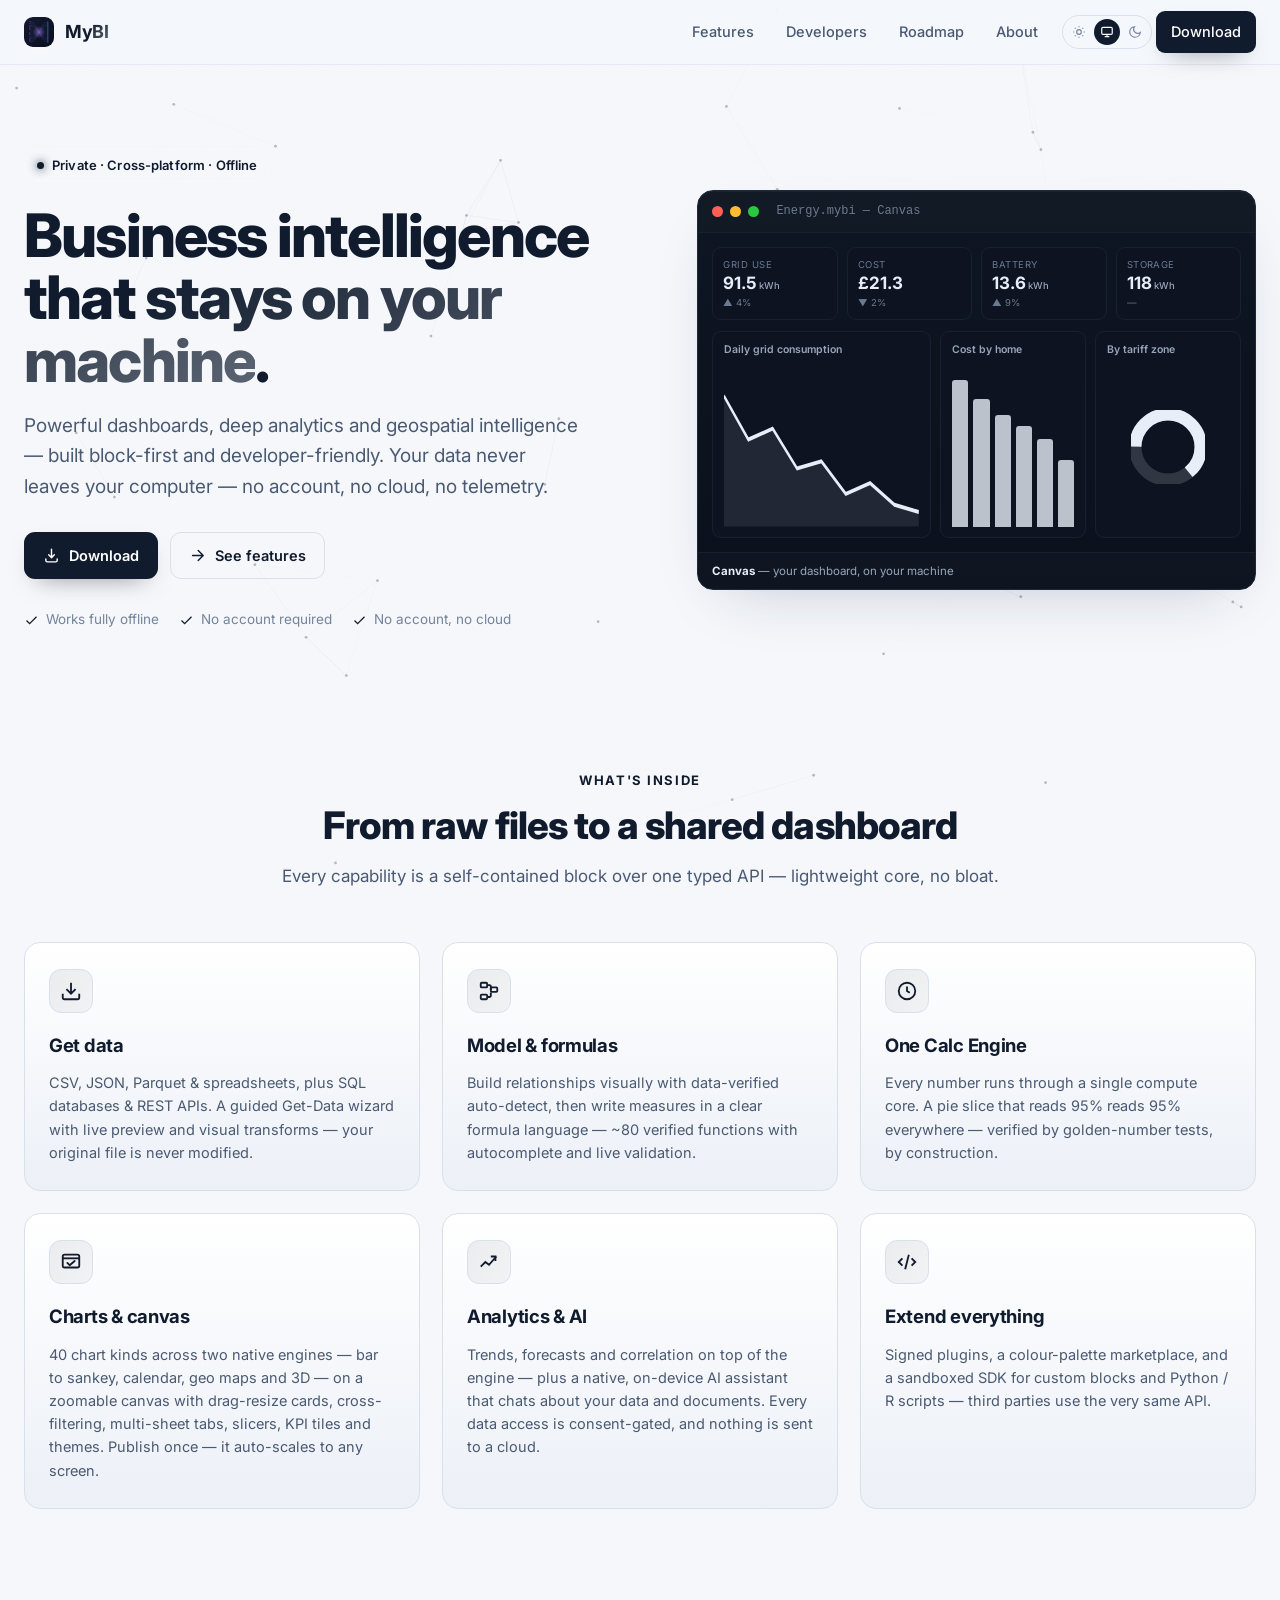
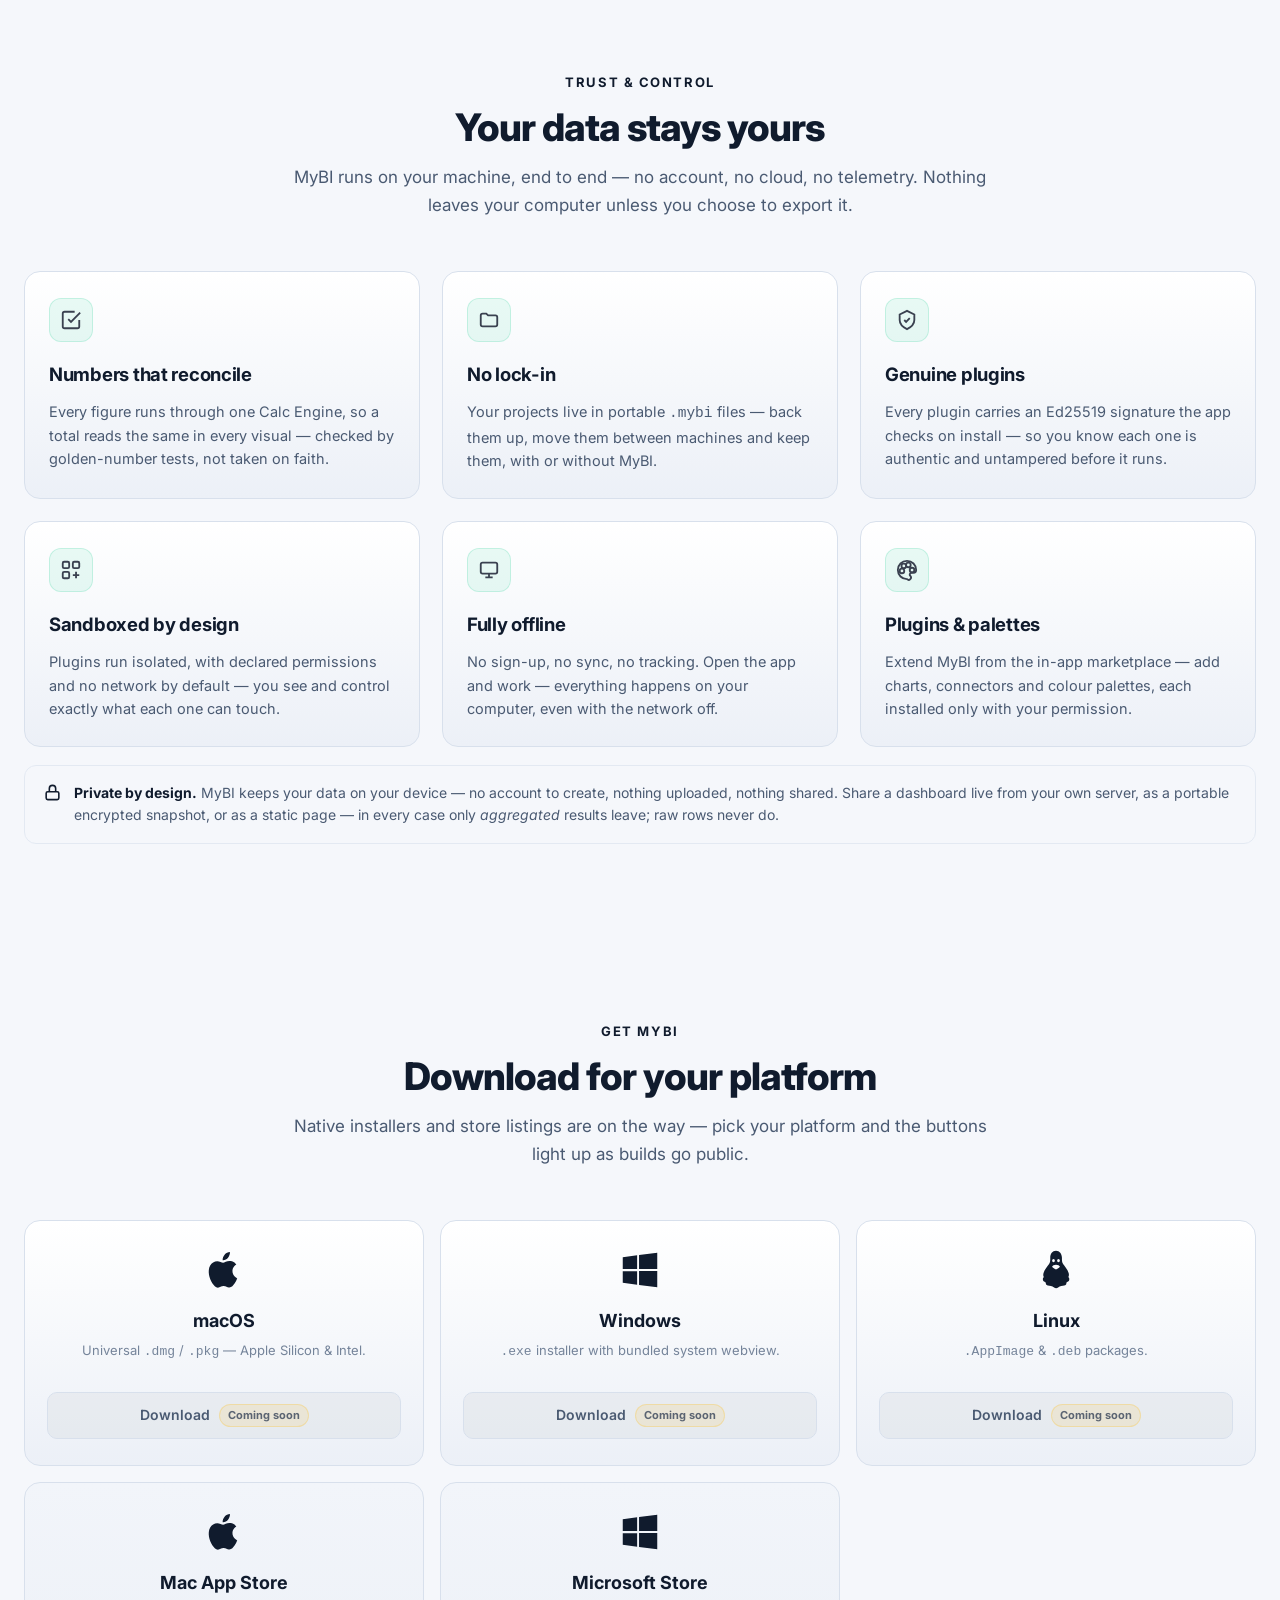
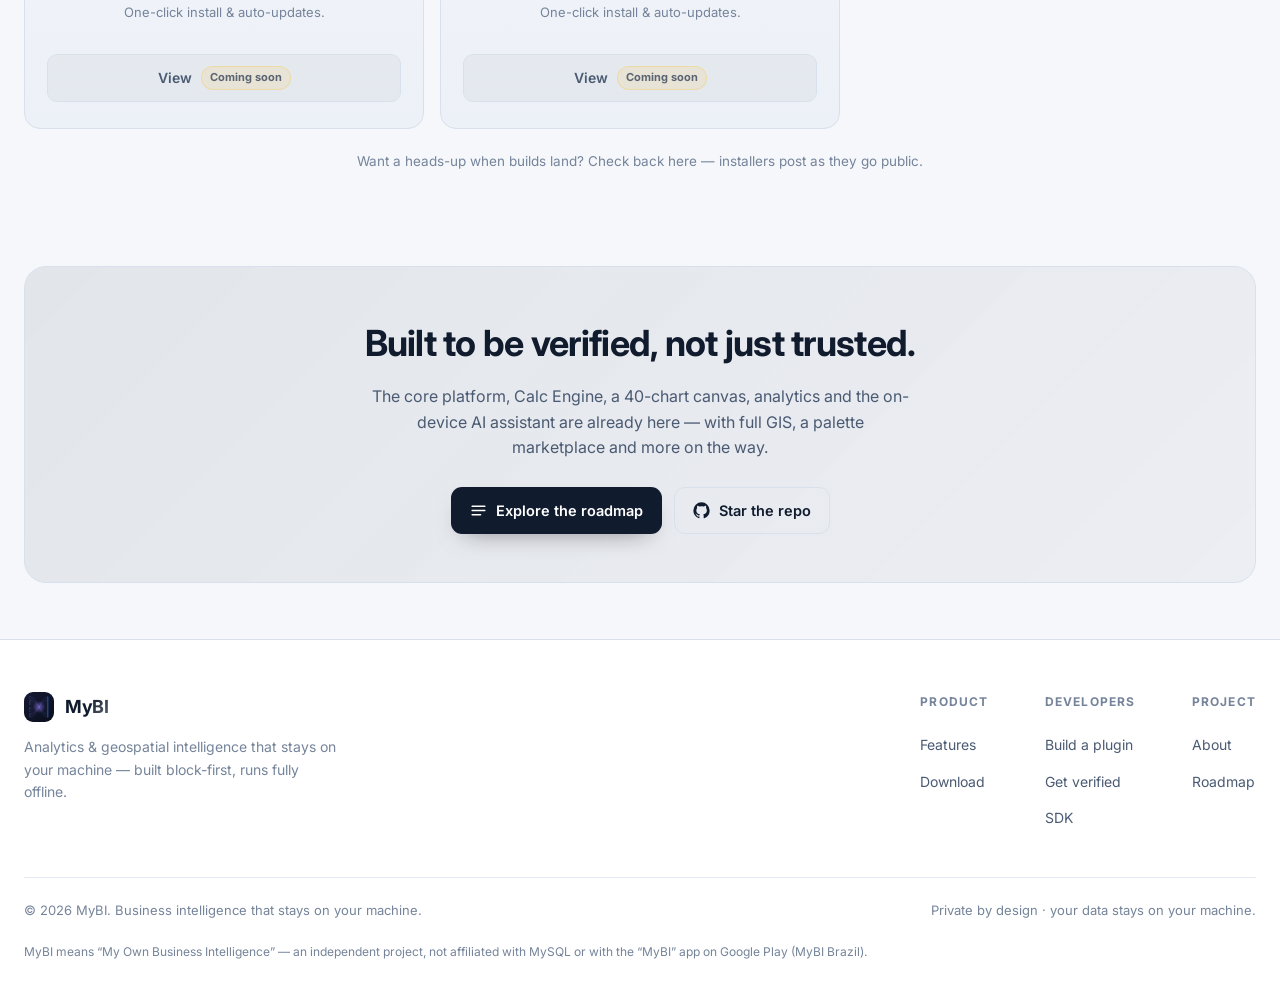
==== index.html @ be6c8d57 "Site: hero mockup → monochrome dashboard skeleton (KPIs + line/bar/donut, like a real MyBI canvas)" ====
<!DOCTYPE html>
<html lang="en">
<head>
<meta charset="UTF-8" />
<meta name="viewport" content="width=device-width, initial-scale=1" />
<title>MyBI — Business intelligence that stays on your machine</title>
<meta name="description" content="MyBI is a business intelligence platform for macOS, Windows & Linux. Powerful dashboards, deep analytics and geospatial intelligence — your data stays on your machine and runs fully offline, with no account and no cloud." />
<meta name="theme-color" content="#0a0e17" />
<link rel="preconnect" href="https://fonts.googleapis.com" />
<link rel="preconnect" href="https://fonts.gstatic.com" crossorigin />
<link href="https://fonts.googleapis.com/css2?family=Inter:wght@400;500;600;700;800&display=swap" rel="stylesheet" />
<link rel="icon" type="image/svg+xml" href="assets/logo.svg" />
<meta property="og:title" content="MyBI — Business intelligence that stays on your machine" />
<meta property="og:description" content="BI for macOS, Windows & Linux. Your data stays on your machine and runs fully offline — no account, no cloud." />
<meta property="og:type" content="website" />
<link rel="stylesheet" href="assets/styles.css" />
<script>/* pre-apply the saved theme so the page never flashes the wrong one */
try{var m=localStorage.getItem("mybi-theme")||"system";document.documentElement.dataset.theme=m==="system"?(matchMedia("(prefers-color-scheme: dark)").matches?"dark":"light"):m;}catch(e){}</script>
</head>
<body>

<!-- ===================== NAV ===================== -->
<header class="nav">
  <div class="wrap nav-inner">
    <a class="brand" href="index.html" aria-label="MyBI home">
      <img class="logo" src="assets/logo.svg" alt="" aria-hidden="true" />
      <span>My<b>BI</b></span>
    </a>
    <nav class="nav-links">
      <a href="#features">Features</a>
      <a href="build-plugin.html">Developers</a>
      <a href="roadmap.html">Roadmap</a>
      <a href="about.html">About</a>
      <span class="theme-seg" role="group" aria-label="Colour theme">
        <button type="button" data-mode="light" title="Light" aria-label="Light theme"><svg viewBox="0 0 24 24" fill="none" stroke="currentColor" stroke-width="2"><circle cx="12" cy="12" r="4"/><path d="M12 2v2M12 20v2M4.9 4.9l1.4 1.4M17.7 17.7l1.4 1.4M2 12h2M20 12h2M4.9 19.1l1.4-1.4M17.7 6.3l1.4-1.4"/></svg></button>
        <button type="button" data-mode="system" title="System" aria-label="Follow the system theme"><svg viewBox="0 0 24 24" fill="none" stroke="currentColor" stroke-width="2"><rect x="3" y="4" width="18" height="12" rx="2"/><path d="M8 20h8M12 16v4"/></svg></button>
        <button type="button" data-mode="dark" title="Dark" aria-label="Dark theme"><svg viewBox="0 0 24 24" fill="none" stroke="currentColor" stroke-width="2"><path d="M21 12.8A9 9 0 1 1 11.2 3 7 7 0 0 0 21 12.8Z"/></svg></button>
      </span>
      <a class="btn btn-primary btn-sm" href="#download">Download</a>
    </nav>
  </div>
</header>

<main>

<!-- ===================== HERO ===================== -->
<section class="hero">
  <div class="wrap hero-grid">
    <div>
      <span class="eyebrow"><span class="dot"></span> Private · Cross-platform · Offline</span>
      <h1 class="hero-title">Business intelligence that <span class="g">stays on your machine</span>.</h1>
      <p class="hero-sub">Powerful dashboards, deep analytics and geospatial intelligence — built block-first and developer-friendly. Your data never leaves your computer — no account, no cloud, no telemetry.</p>
      <div class="hero-cta">
        <a class="btn btn-primary" href="#download">
          <svg viewBox="0 0 24 24" fill="none" stroke="currentColor" stroke-width="2" stroke-linecap="round" stroke-linejoin="round" aria-hidden="true"><path d="M12 3v12m0 0 4-4m-4 4-4-4M4 17v2a2 2 0 0 0 2 2h12a2 2 0 0 0 2-2v-2"/></svg>
          Download
        </a>
        <a class="btn btn-ghost" href="#features">
          <svg viewBox="0 0 24 24" fill="none" stroke="currentColor" stroke-width="2" stroke-linecap="round" stroke-linejoin="round" aria-hidden="true"><path d="M5 12h14M13 5l7 7-7 7"/></svg>
          See features
        </a>
      </div>
      <div class="hero-meta">
        <span><svg viewBox="0 0 24 24" fill="none" stroke="currentColor" stroke-width="2"><path d="M20 6 9 17l-5-5"/></svg> Works fully offline</span>
        <span><svg viewBox="0 0 24 24" fill="none" stroke="currentColor" stroke-width="2"><path d="M20 6 9 17l-5-5"/></svg> No account required</span>
        <span><svg viewBox="0 0 24 24" fill="none" stroke="currentColor" stroke-width="2"><path d="M20 6 9 17l-5-5"/></svg> No account, no cloud</span>
      </div>
    </div>

    <!-- Auto-playing app showcase: cycles Data → Canvas → Semantic → Plugins → Palettes -->
    <div class="mock" id="hero-mock" aria-hidden="true">
      <div class="mock-bar"><i></i><i></i><i></i><span class="tt">Energy.mybi — Canvas</span></div>
      <div class="mock-dash">
        <div class="dk-kpis">
          <div class="dk-kpi"><span class="dk-k-t">Grid use</span><span class="dk-k-v">91.5<small>kWh</small></span><span class="dk-k-d">▲ 4%</span></div>
          <div class="dk-kpi"><span class="dk-k-t">Cost</span><span class="dk-k-v">£21.3</span><span class="dk-k-d">▼ 2%</span></div>
          <div class="dk-kpi"><span class="dk-k-t">Battery</span><span class="dk-k-v">13.6<small>kWh</small></span><span class="dk-k-d">▲ 9%</span></div>
          <div class="dk-kpi"><span class="dk-k-t">Storage</span><span class="dk-k-v">118<small>kWh</small></span><span class="dk-k-d">—</span></div>
        </div>
        <div class="dk-charts">
          <div class="dk-card dk-wide">
            <span class="dk-c-t">Daily grid consumption</span>
            <svg class="dk-line" viewBox="0 0 240 88" preserveAspectRatio="none">
              <polyline points="0,16 30,40 60,34 90,56 120,52 150,70 180,64 210,76 240,80 240,88 0,88" fill="currentColor" opacity=".09" stroke="none"/>
              <polyline points="0,16 30,40 60,34 90,56 120,52 150,70 180,64 210,76 240,80" fill="none" stroke="currentColor" stroke-width="2.2"/>
            </svg>
          </div>
          <div class="dk-card">
            <span class="dk-c-t">Cost by home</span>
            <div class="dk-bars"><i style="height:92%"></i><i style="height:80%"></i><i style="height:70%"></i><i style="height:63%"></i><i style="height:55%"></i><i style="height:42%"></i></div>
          </div>
          <div class="dk-card">
            <span class="dk-c-t">By tariff zone</span>
            <svg class="dk-pie" viewBox="0 0 36 36">
              <circle cx="18" cy="18" r="15.9" fill="none" stroke="currentColor" stroke-width="6" opacity=".16"/>
              <circle cx="18" cy="18" r="15.9" fill="none" stroke="currentColor" stroke-width="6" stroke-dasharray="64 36" stroke-dashoffset="25"/>
            </svg>
          </div>
        </div>
      </div>
      <div class="mock-cap"><span class="cap-txt"><b>Canvas</b> — your dashboard, on your machine</span></div>
    </div>
  </div>
</section>

<!-- ===================== FEATURES ===================== -->
<section id="features">
  <div class="wrap">
    <div class="sec-head">
      <span class="kicker">What's inside</span>
      <h2 class="sec-title">From raw files to a shared dashboard</h2>
      <p class="sec-sub">Every capability is a self-contained block over one typed API — lightweight core, no bloat.</p>
    </div>
    <div class="features">

      <div class="feature">
        <div class="ic"><svg viewBox="0 0 24 24" fill="none" stroke="currentColor" stroke-width="2"><path d="M21 15v4a2 2 0 0 1-2 2H5a2 2 0 0 1-2-2v-4"/><path d="M7 10l5 5 5-5"/><path d="M12 15V3"/></svg></div>
        <h3>Get data</h3>
        <p>CSV, JSON, Parquet &amp; spreadsheets, plus SQL databases &amp; REST APIs. A guided Get-Data wizard with live preview and visual transforms — your original file is never modified.</p>
      </div>

      <div class="feature">
        <div class="ic"><svg viewBox="0 0 24 24" fill="none" stroke="currentColor" stroke-width="2"><rect x="3" y="3" width="7" height="5" rx="1"/><rect x="14" y="8" width="7" height="5" rx="1"/><rect x="3" y="16" width="7" height="5" rx="1"/><path d="M10 5.5h2.5a1.5 1.5 0 0 1 1.5 1.5v3.5M10 18.5h2.5a1.5 1.5 0 0 0 1.5-1.5v-3.5"/></svg></div>
        <h3>Model &amp; formulas</h3>
        <p>Build relationships visually with data-verified auto-detect, then write measures in a clear formula language — ~80 verified functions with autocomplete and live validation.</p>
      </div>

      <div class="feature">
        <div class="ic"><svg viewBox="0 0 24 24" fill="none" stroke="currentColor" stroke-width="2"><circle cx="12" cy="12" r="9"/><path d="M12 7v5l3 2"/></svg></div>
        <h3>One Calc Engine</h3>
        <p>Every number runs through a single compute core. A pie slice that reads 95% reads 95% everywhere — verified by golden-number tests, by construction.</p>
      </div>

      <div class="feature">
        <div class="ic"><svg viewBox="0 0 24 24" fill="none" stroke="currentColor" stroke-width="2"><rect x="3" y="4" width="18" height="14" rx="2"/><path d="M3 8h18"/><path d="M8 13l2.5 2.5L16 11" stroke-linecap="round" stroke-linejoin="round"/></svg></div>
        <h3>Charts &amp; canvas</h3>
        <p>40 chart kinds across two native engines — bar to sankey, calendar, geo maps and 3D — on a zoomable canvas with drag-resize cards, cross-filtering, multi-sheet tabs, slicers, KPI tiles and themes. Publish once — it auto-scales to any screen.</p>
      </div>

      <div class="feature">
        <div class="ic"><svg viewBox="0 0 24 24" fill="none" stroke="currentColor" stroke-width="2"><path d="M3 17l5-5 4 3 8-9"/><path d="M14 6h5v5"/></svg></div>
        <h3>Analytics &amp; AI</h3>
        <p>Trends, forecasts and correlation on top of the engine — plus a native, on-device AI assistant that chats about your data and documents. Every data access is consent-gated, and nothing is sent to a cloud.</p>
      </div>

      <div class="feature">
        <div class="ic"><svg viewBox="0 0 24 24" fill="none" stroke="currentColor" stroke-width="2"><path d="m7 8-4 4 4 4"/><path d="m17 8 4 4-4 4"/><path d="m14 4-4 16"/></svg></div>
        <h3>Extend everything</h3>
        <p>Signed plugins, a colour-palette marketplace, and a sandboxed SDK for custom blocks and Python / R scripts — third parties use the very same API.</p>
      </div>

    </div>
  </div>
</section>

<!-- ===================== TRUST & CONTROL ===================== -->
<section id="trust">
  <div class="wrap">
    <div class="sec-head">
      <span class="kicker">Trust &amp; control</span>
      <h2 class="sec-title">Your data stays yours</h2>
      <p class="sec-sub">MyBI runs on your machine, end to end — no account, no cloud, no telemetry. Nothing leaves your computer unless you choose to export it.</p>
    </div>

    <div class="features">

      <div class="feature feature--open">
        <div class="ic"><svg viewBox="0 0 24 24" fill="none" stroke="currentColor" stroke-width="2"><path d="M9 11l3 3L22 4"/><path d="M21 12v7a2 2 0 0 1-2 2H5a2 2 0 0 1-2-2V5a2 2 0 0 1 2-2h11"/></svg></div>
        <h3>Numbers that reconcile</h3>
        <p>Every figure runs through one Calc Engine, so a total reads the same in every visual — checked by golden-number tests, not taken on faith.</p>
      </div>

      <div class="feature feature--open">
        <div class="ic"><svg viewBox="0 0 24 24" fill="none" stroke="currentColor" stroke-width="2"><path d="M3 7a2 2 0 0 1 2-2h4l2 2h8a2 2 0 0 1 2 2v8a2 2 0 0 1-2 2H5a2 2 0 0 1-2-2Z"/></svg></div>
        <h3>No lock-in</h3>
        <p>Your projects live in portable <code>.mybi</code> files — back them up, move them between machines and keep them, with or without MyBI.</p>
      </div>

      <div class="feature feature--open">
        <div class="ic"><svg viewBox="0 0 24 24" fill="none" stroke="currentColor" stroke-width="2"><path d="M12 2 4 6v6c0 5 3.4 7.7 8 10 4.6-2.3 8-5 8-10V6Z"/><path d="m9 12 2 2 4-4"/></svg></div>
        <h3>Genuine plugins</h3>
        <p>Every plugin carries an Ed25519 signature the app checks on install — so you know each one is authentic and untampered before it runs.</p>
      </div>

      <div class="feature feature--open">
        <div class="ic"><svg viewBox="0 0 24 24" fill="none" stroke="currentColor" stroke-width="2"><rect x="3" y="3" width="7" height="7" rx="1.5"/><rect x="14" y="3" width="7" height="7" rx="1.5"/><rect x="3" y="14" width="7" height="7" rx="1.5"/><path d="M17.5 14v7M14 17.5h7"/></svg></div>
        <h3>Sandboxed by design</h3>
        <p>Plugins run isolated, with declared permissions and no network by default — you see and control exactly what each one can touch.</p>
      </div>

      <div class="feature feature--open">
        <div class="ic"><svg viewBox="0 0 24 24" fill="none" stroke="currentColor" stroke-width="2"><rect x="3" y="4" width="18" height="12" rx="2"/><path d="M8 20h8M12 16v4"/></svg></div>
        <h3>Fully offline</h3>
        <p>No sign-up, no sync, no tracking. Open the app and work — everything happens on your computer, even with the network off.</p>
      </div>

      <div class="feature feature--open">
        <div class="ic"><svg viewBox="0 0 24 24" fill="none" stroke="currentColor" stroke-width="2"><circle cx="13.5" cy="6.5" r="2.5"/><circle cx="17.5" cy="12" r="2.5"/><circle cx="8.5" cy="7.5" r="2.5"/><circle cx="6.5" cy="13" r="2.5"/><path d="M12 22a10 10 0 1 1 10-10c0 2-1.5 3-3 3h-2a2 2 0 0 0-1.5 3.3A2 2 0 0 1 12 22Z"/></svg></div>
        <h3>Plugins &amp; palettes</h3>
        <p>Extend MyBI from the in-app marketplace — add charts, connectors and colour palettes, each installed only with your permission.</p>
      </div>

    </div>

    <p class="trust-note">
      <svg viewBox="0 0 24 24" fill="none" stroke="currentColor" stroke-width="2"><rect x="4" y="11" width="16" height="10" rx="2"/><path d="M8 11V7a4 4 0 0 1 8 0v4"/></svg>
      <span><b>Private by design.</b> MyBI keeps your data on your device — no account to create, nothing uploaded, nothing shared. Share a dashboard live from your own server, as a portable encrypted snapshot, or as a static page — in every case only <em>aggregated</em> results leave; raw rows never do.</span>
    </p>
  </div>
</section>

<!-- ===================== DOWNLOAD ===================== -->
<section id="download" class="download">
  <div class="wrap">
    <div class="sec-head">
      <span class="kicker">Get MyBI</span>
      <h2 class="sec-title">Download for your platform</h2>
      <p class="sec-sub">Native installers and store listings are on the way — pick your platform and the buttons light up as builds go public.</p>
    </div>

    <div class="dl-grid">
      <!-- macOS -->
      <div class="dl-card">
        <div class="os"><svg viewBox="0 0 24 24" fill="currentColor"><path d="M16.4 12.6c0-2.3 1.9-3.4 2-3.5-1.1-1.6-2.8-1.8-3.4-1.8-1.4-.1-2.8.9-3.5.9-.7 0-1.8-.8-3-.8-1.5 0-3 .9-3.7 2.3-1.6 2.8-.4 6.9 1.1 9.2.8 1.1 1.7 2.3 2.9 2.3 1.2-.1 1.6-.8 3-.8s1.8.8 3 .7c1.2 0 2-1.1 2.8-2.2.9-1.3 1.2-2.5 1.3-2.6-.1 0-2.5-1-2.5-3.9ZM14.1 5.6c.6-.8 1.1-1.9 1-3-1 0-2.1.6-2.8 1.4-.6.7-1.1 1.8-1 2.9 1.1.1 2.2-.5 2.8-1.3Z"/></svg></div>
        <h3>macOS</h3>
        <p class="desc">Universal <code>.dmg</code> / <code>.pkg</code> — Apple Silicon &amp; Intel.</p>
        <span class="dl-btn">Download <span class="soon">Coming soon</span></span>
      </div>

      <!-- Windows -->
      <div class="dl-card">
        <div class="os"><svg viewBox="0 0 24 24" fill="currentColor"><path d="M3 5.4 10.5 4.3v7.2H3V5.4Zm0 13.2 7.5 1.1v-7.1H3v6Zm8.5 1.2L21 21V12.5h-9.5v7.3Zm0-15.6V11.5H21V3l-9.5 1.2Z"/></svg></div>
        <h3>Windows</h3>
        <p class="desc"><code>.exe</code> installer with bundled system webview.</p>
        <span class="dl-btn">Download <span class="soon">Coming soon</span></span>
      </div>

      <!-- Linux -->
      <div class="dl-card">
        <div class="os"><svg viewBox="0 0 24 24" fill="currentColor"><path d="M12 2c-1.9 0-3 1.7-3 3.6 0 1.2.1 2.2-.6 3.3-.8 1.2-2.3 2.7-2.9 4.7-.3 1-.1 1.8.2 2.1-.4.3-.7.8-.5 1.5.1.5.5.8 1 1 .4.2.5.4.5.8 0 .5.4.9 1.1 1.1.9.2 2.2.2 3.2 1 .6.5 1.5.5 2.1 0 1-.8 2.3-.8 3.2-1 .7-.2 1.1-.6 1.1-1.1 0-.4.1-.6.5-.8.5-.2.9-.5 1-1 .2-.7-.1-1.2-.5-1.5.3-.3.5-1.1.2-2.1-.6-2-2.1-3.5-2.9-4.7-.7-1.1-.6-2.1-.6-3.3C15 3.7 13.9 2 12 2Zm-1.3 4.2c.4 0 .7.4.7.9s-.3.9-.7.9-.7-.4-.7-.9.3-.9.7-.9Zm2.6 0c.4 0 .7.4.7.9s-.3.9-.7.9-.7-.4-.7-.9.3-.9.7-.9ZM12 9.3c.9 0 1.9.5 2 .9.1.3-.6.7-1 1-.4.2-.6.5-1 .5s-.6-.3-1-.5c-.4-.3-1.1-.7-1-1 .1-.4 1.1-.9 2-.9Z"/></svg></div>
        <h3>Linux</h3>
        <p class="desc"><code>.AppImage</code> &amp; <code>.deb</code> packages.</p>
        <span class="dl-btn">Download <span class="soon">Coming soon</span></span>
      </div>

      <!-- Mac App Store -->
      <div class="dl-card store">
        <div class="os"><svg viewBox="0 0 24 24" fill="currentColor"><path d="M16.4 12.6c0-2.3 1.9-3.4 2-3.5-1.1-1.6-2.8-1.8-3.4-1.8-1.4-.1-2.8.9-3.5.9-.7 0-1.8-.8-3-.8-1.5 0-3 .9-3.7 2.3-1.6 2.8-.4 6.9 1.1 9.2.8 1.1 1.7 2.3 2.9 2.3 1.2-.1 1.6-.8 3-.8s1.8.8 3 .7c1.2 0 2-1.1 2.8-2.2.9-1.3 1.2-2.5 1.3-2.6-.1 0-2.5-1-2.5-3.9ZM14.1 5.6c.6-.8 1.1-1.9 1-3-1 0-2.1.6-2.8 1.4-.6.7-1.1 1.8-1 2.9 1.1.1 2.2-.5 2.8-1.3Z"/></svg></div>
        <h3>Mac App Store</h3>
        <p class="desc">One-click install &amp; auto-updates.</p>
        <span class="dl-btn">View <span class="soon">Coming soon</span></span>
      </div>

      <!-- Microsoft Store -->
      <div class="dl-card store">
        <div class="os"><svg viewBox="0 0 24 24" fill="currentColor"><path d="M3 5.4 10.5 4.3v7.2H3V5.4Zm0 13.2 7.5 1.1v-7.1H3v6Zm8.5 1.2L21 21V12.5h-9.5v7.3Zm0-15.6V11.5H21V3l-9.5 1.2Z"/></svg></div>
        <h3>Microsoft Store</h3>
        <p class="desc">One-click install &amp; auto-updates.</p>
        <span class="dl-btn">View <span class="soon">Coming soon</span></span>
      </div>

    </div>

    <p class="dl-note">Want a heads-up when builds land? Check back here — installers post as they go public.</p>
  </div>
</section>

<!-- ===================== CTA BAND ===================== -->
<section class="wrap">
  <div class="cta-band">
    <h2>Built to be verified, not just trusted.</h2>
    <p>The core platform, Calc Engine, a 40-chart canvas, analytics and the on-device AI assistant are already here — with full GIS, a palette marketplace and more on the way.</p>
    <div class="hero-cta">
      <a class="btn btn-primary" href="roadmap.html">
        <svg viewBox="0 0 24 24" fill="none" stroke="currentColor" stroke-width="2" stroke-linecap="round" stroke-linejoin="round"><path d="M3 12h18M3 6h18M3 18h12"/></svg>
        Explore the roadmap
      </a>
      <a class="btn btn-ghost" href="https://github.com/My-BI" target="_blank" rel="noopener">
        <svg viewBox="0 0 24 24" fill="currentColor"><path d="M12 .5A11.5 11.5 0 0 0 .5 12a11.5 11.5 0 0 0 7.86 10.92c.58.1.79-.25.79-.56v-2c-3.2.7-3.87-1.37-3.87-1.37-.53-1.34-1.3-1.7-1.3-1.7-1.05-.72.08-.71.08-.71 1.17.08 1.78 1.2 1.78 1.2 1.04 1.78 2.73 1.27 3.4.97.1-.75.4-1.27.73-1.56-2.55-.29-5.24-1.28-5.24-5.7 0-1.26.45-2.29 1.2-3.1-.13-.29-.52-1.46.1-3.05 0 0 .97-.31 3.2 1.18a11 11 0 0 1 5.82 0c2.22-1.5 3.19-1.18 3.19-1.18.63 1.59.24 2.76.12 3.05.74.81 1.19 1.84 1.19 3.1 0 4.43-2.69 5.4-5.25 5.69.41.36.78 1.05.78 2.13v3.16c0 .31.2.67.8.56A11.5 11.5 0 0 0 23.5 12 11.5 11.5 0 0 0 12 .5Z"/></svg>
        Star the repo
      </a>
    </div>
  </div>
</section>

</main>

<!-- ===================== FOOTER ===================== -->
<footer>
  <div class="wrap">
    <div class="foot-grid">
      <div class="foot-brand">
        <a class="brand" href="index.html">
          <img class="logo" src="assets/logo.svg" alt="" aria-hidden="true" />
          <span>My<b>BI</b></span>
        </a>
        <p>Analytics &amp; geospatial intelligence that stays on your machine — built block-first, runs fully offline.</p>
      </div>
      <div class="foot-cols">
        <div class="foot-col">
          <h4>Product</h4>
          <a href="#features">Features</a>
          <a href="#download">Download</a>
        </div>
        <div class="foot-col">
          <h4>Developers</h4>
          <a href="build-plugin.html">Build a plugin</a>
          <a href="verify.html">Get verified</a>
          <a href="build-plugin.html">SDK</a>
        </div>
        <div class="foot-col">
          <h4>Project</h4>
          <a href="about.html">About</a>
          <a href="roadmap.html">Roadmap</a>
        </div>
      </div>
    </div>
    <div class="foot-bottom">
      <span>© <span id="year">2026</span> MyBI. Business intelligence that stays on your machine.</span>
      <span>Private by design · your data stays on your machine.</span>
    </div>
  </div>
</footer>

<script src="assets/main.js"></script>
</body>
</html>
---- assets/styles.css ----
/* MyBI — customer-facing site
   Pure static CSS, dark-first, responsive. No build step. */

:root {
  --bg: #0a0e17;
  --bg-soft: #0d1320;
  --panel: #111827;
  --panel-2: #141c2b;
  --border: #1e2838;
  --border-soft: #18212f;
  --text: #e7eef7;
  --muted: #97a6bb;
  --faint: #6b7a90;
  /* Monochrome: brand accents are greys/near-white (no hue) so the whole site reads
     black-and-white; the neural-net background carries the motion. */
  --brand: #aab2c0;
  --brand-2: #e7eef7;
  --brand-3: #828b9c;
  --good: #d6dde8;
  --warn: #b9c2d0;
  --idle: #5b6b82;
  --grad: linear-gradient(135deg, #ffffff 0%, #aeb6c5 100%);
  --grad-soft: linear-gradient(135deg, rgba(255,255,255,.10), rgba(255,255,255,.045));
  --shadow: 0 24px 60px -20px rgba(0,0,0,.7);
  --radius: 16px;
  --radius-sm: 10px;
  --maxw: 1320px;
  --font: "Inter", system-ui, -apple-system, "Segoe UI", Roboto, Helvetica, Arial, sans-serif;
  --mono: ui-monospace, SFMono-Regular, "SF Mono", Menlo, Consolas, monospace;
  /* monochrome buttons: white-on-dark (dark theme) / black-on-light (light theme) */
  --btn-bg: #e7eef7;
  --btn-bg-hover: #ffffff;
  --btn-fg: #0a0e17;
  --ghost-hover: rgba(255,255,255,.06);
  color-scheme: dark;
}

/* ---------- Light theme (html[data-theme="light"]; default is dark) ---------- */
html[data-theme="light"] {
  --bg: #f5f7fb;
  --bg-soft: #ecf0f7;
  --panel: #ffffff;
  --panel-2: #f2f5fa;
  --border: #d8e0ec;
  --border-soft: #e3e9f2;
  --text: #101b2d;
  --muted: #4a5a72;
  --faint: #75849a;
  --idle: #9aa9bf;
  --brand: #5b6472;
  --brand-2: #101b2d;
  --brand-3: #6b7585;
  --good: #3a4150;
  --warn: #5b6472;
  --grad: linear-gradient(135deg, #101b2d 0%, #5b6472 100%);
  --grad-soft: linear-gradient(135deg, rgba(16,27,45,.08), rgba(16,27,45,.04));
  --shadow: 0 24px 60px -28px rgba(23,34,61,.22);
  --btn-bg: #101b2d;
  --btn-bg-hover: #1d2c46;
  --btn-fg: #ffffff;
  --ghost-hover: rgba(16,27,45,.06);
  color-scheme: light;
}

* { box-sizing: border-box; }

html { scroll-behavior: smooth; scroll-padding-top: 90px; }

body {
  margin: 0;
  font-family: var(--font);
  background: var(--bg);
  color: var(--text);
  line-height: 1.6;
  -webkit-font-smoothing: antialiased;
  text-rendering: optimizeLegibility;
  overflow-x: hidden;
}

/* ambient background glow — monochrome (subtle light pools, no hue) */
body::before {
  content: "";
  position: fixed;
  inset: 0;
  z-index: -2;
  background:
    radial-gradient(900px 500px at 78% -8%, rgba(255,255,255,.05), transparent 60%),
    radial-gradient(800px 520px at 8% 8%, rgba(255,255,255,.035), transparent 55%),
    radial-gradient(700px 700px at 50% 120%, rgba(255,255,255,.03), transparent 60%);
}
html[data-theme="light"] body::before {
  background:
    radial-gradient(900px 500px at 78% -8%, rgba(16,27,45,.05), transparent 60%),
    radial-gradient(800px 520px at 8% 8%, rgba(16,27,45,.035), transparent 55%),
    radial-gradient(700px 700px at 50% 120%, rgba(16,27,45,.03), transparent 60%);
}
/* Animated monochrome neural-network background (added by main.js; sits behind content,
   above the ambient pools). Pure greyscale — the site's one moving element. */
.neural-bg { position: fixed; inset: 0; z-index: -1; pointer-events: none; opacity: .55; }
@media (prefers-reduced-motion: reduce) { .neural-bg { display: none; } }
/* Brand disclaimer line injected into every footer. */
.foot-disclaimer { display: block; width: 100%; margin-top: 6px; color: var(--faint); font-size: 12px; }

a { color: inherit; text-decoration: none; }
img { max-width: 100%; display: block; }

.wrap { width: 100%; max-width: var(--maxw); margin: 0 auto; padding: 0 24px; }

/* ---------- Nav ---------- */
.nav {
  position: sticky;
  top: 0;
  z-index: 50;
  backdrop-filter: saturate(140%) blur(14px);
  background: rgba(10,14,23,.72);
  border-bottom: 1px solid var(--border-soft);
}
.nav-inner {
  display: flex;
  align-items: center;
  gap: 28px;
  height: 64px;
}
.brand { display: flex; align-items: center; gap: 11px; font-weight: 700; letter-spacing: -.02em; font-size: 18px; }
.brand .logo { width: 30px; height: 30px; border-radius: 9px; flex: 0 0 auto; box-shadow: 0 6px 18px -6px rgba(255,255,255,.7); }
.brand b { background: var(--grad); -webkit-background-clip: text; background-clip: text; color: transparent; }
.nav-links { display: flex; gap: 4px; margin-left: auto; align-items: center; }
.nav-links a {
  padding: 8px 14px; border-radius: 9px; color: var(--muted);
  font-size: 14.5px; font-weight: 500; transition: color .15s, background .15s;
}
.nav-links a:hover { color: var(--text); background: rgba(255,255,255,.04); }
.nav-links a.active { color: var(--text); }

/* ---------- Buttons ---------- */
.btn {
  display: inline-flex; align-items: center; gap: 9px;
  padding: 11px 18px; border-radius: 11px; font-weight: 600; font-size: 14.5px;
  border: 1px solid transparent; cursor: pointer; transition: transform .12s, box-shadow .18s, background .18s, border-color .18s;
  white-space: nowrap;
}
.btn svg { width: 17px; height: 17px; }
.btn-primary { background: var(--btn-bg); color: var(--btn-fg); box-shadow: 0 10px 26px -14px rgba(0,0,0,.55); }
.btn-primary:hover { transform: translateY(-1px); background: var(--btn-bg-hover); box-shadow: 0 14px 32px -16px rgba(0,0,0,.6); }
.btn-ghost { background: transparent; border-color: var(--border); color: var(--text); }
.btn-ghost:hover { background: var(--ghost-hover); border-color: var(--faint); }
.btn-sm { padding: 8px 14px; font-size: 13.5px; border-radius: 9px; }
/* the nav's Download is a .btn-primary inside .nav-links — keep its own colours
   from being washed out by the generic nav-link colour/hover rules */
.nav-links a.btn-primary { color: var(--btn-fg); background: var(--btn-bg); }
.nav-links a.btn-primary:hover { color: var(--btn-fg); background: var(--btn-bg-hover); }

/* ---------- Hero ---------- */
.hero { padding: 84px 0 56px; position: relative; }
.hero-grid { display: grid; grid-template-columns: 1.05fr .95fr; gap: 56px; align-items: center; }
.eyebrow {
  display: inline-flex; align-items: center; gap: 8px; font-size: 13px; font-weight: 600;
  color: var(--brand-2); background: rgba(255,255,255,.08); border: 1px solid rgba(255,255,255,.2);
  padding: 5px 12px; border-radius: 999px; margin-bottom: 22px; letter-spacing: .01em;
}
.eyebrow .dot { width: 7px; height: 7px; border-radius: 50%; background: var(--brand-2); box-shadow: 0 0 10px var(--brand-2); }
h1.hero-title {
  font-size: clamp(38px, 5.4vw, 60px); line-height: 1.04; letter-spacing: -.03em;
  margin: 0 0 20px; font-weight: 800;
}
h1.hero-title .g { background: var(--grad); -webkit-background-clip: text; background-clip: text; color: transparent; }
.hero-sub { font-size: clamp(16px, 1.5vw, 19px); color: var(--muted); max-width: 560px; margin: 0 0 30px; }
.hero-cta { display: flex; gap: 12px; flex-wrap: wrap; align-items: center; }
.hero-meta { display: flex; gap: 20px; flex-wrap: wrap; margin-top: 30px; color: var(--faint); font-size: 13.5px; }
.hero-meta span { display: inline-flex; align-items: center; gap: 7px; }
.hero-meta svg { width: 15px; height: 15px; color: var(--brand-2); }

/* ---------- App mockup ---------- */
.mock {
  height: 400px; display: flex; flex-direction: column;
  border: 1px solid var(--border); border-radius: 16px; overflow: hidden;
  background: linear-gradient(180deg, #0e1623, #0b111c);
  box-shadow: var(--shadow); position: relative;
}
.mock::after { content:""; position:absolute; inset:0; pointer-events:none; box-shadow: inset 0 1px 0 rgba(255,255,255,.04); border-radius:16px; }
.mock-bar { flex: 0 0 auto; display: flex; align-items: center; gap: 7px; padding: 11px 14px; border-bottom: 1px solid var(--border-soft); background: rgba(255,255,255,.015); }
.mock-bar i { width: 11px; height: 11px; border-radius: 50%; display: inline-block; }
.mock-bar i:nth-child(1){ background:#ff5f57; } .mock-bar i:nth-child(2){ background:#febc2e; } .mock-bar i:nth-child(3){ background:#28c840; }
.mock-bar .tt { margin-left: 10px; font-size: 12px; color: var(--faint); font-family: var(--mono); }
.mock-body { display: grid; grid-template-columns: 46px 1fr; flex: 1; min-height: 0; }
.mock-rail { position: relative; border-right: 1px solid var(--border-soft); padding: 8px 0; display: flex; flex-direction: column; gap: 8px; align-items: center; }
.rail-pill { position: absolute; left: 8px; top: 8px; width: 30px; height: 30px; border-radius: 9px; background: var(--grad); box-shadow: 0 6px 16px -8px rgba(255,255,255,.85); transition: transform .45s cubic-bezier(.4,0,.2,1); z-index: 0; }
.mr-ic { position: relative; z-index: 1; width: 30px; height: 30px; border-radius: 9px; display: grid; place-items: center; color: var(--muted); transition: color .3s; }
.mr-ic svg { width: 16px; height: 16px; }
.mr-ic.on { color: #fff; }
.mock-canvas { padding: 16px; display: grid; grid-template-columns: 1fr 1fr; grid-auto-rows: minmax(78px, auto); gap: 12px; }
.card-mini { border: 1px solid var(--border-soft); border-radius: 10px; background: rgba(255,255,255,.02); padding: 12px; display:flex; flex-direction:column; gap:9px; }
.card-mini .lbl { font-size: 10.5px; color: var(--faint); text-transform: uppercase; letter-spacing: .08em; }
.kpi .num { font-size: 24px; font-weight: 800; letter-spacing: -.02em; }
.kpi .num.g { background: var(--grad); -webkit-background-clip:text; background-clip:text; color:transparent; }
.bars { display: flex; align-items: flex-end; gap: 7px; height: 62px; }
.bars span { flex: 1; border-radius: 4px 4px 0 0; background: linear-gradient(180deg, var(--brand), rgba(255,255,255,.25)); }
.bars span:nth-child(2){ background: linear-gradient(180deg, var(--brand-3), rgba(255,255,255,.25)); }
.bars span:nth-child(3){ background: linear-gradient(180deg, var(--brand-2), rgba(255,255,255,.25)); }
.spark { height: 62px; width: 100%; }
.donut { width: 60px; height: 60px; border-radius: 50%; margin: 2px auto; background:
  conic-gradient(var(--brand) 0 38%, var(--brand-3) 38% 67%, var(--brand-2) 67% 100%); position: relative; }
.donut::after { content:""; position:absolute; inset:14px; border-radius:50%; background:#0c1320; }
.span-2 { grid-column: span 2; }

/* hero auto-playing showcase (carousel of areas) */
.mock-progress { flex: 0 0 auto; height: 2px; background: rgba(255,255,255,.06); }
.mock-progress > i { display: block; height: 100%; width: 0; background: var(--grad); }
.mock-stage { position: relative; flex: 1; min-height: 0; overflow: hidden; }
.mock-slide { position: absolute; inset: 0; opacity: 0; transform: translateY(10px); transition: opacity .5s ease, transform .5s ease; pointer-events: none; }
.mock-slide.on { opacity: 1; transform: none; }
.mock-pad { padding: 14px 16px; height: 100%; box-sizing: border-box; display: flex; flex-direction: column; }
.mock-pad.mid { justify-content: center; }
.mock-pad.mock-center { display: grid; place-items: center; }
.mock-pad .side-title { font-size: 10px; text-transform: uppercase; letter-spacing: .08em; color: var(--faint); margin: 0 0 10px; }
.mini-tbl { width: 100%; border-collapse: collapse; font-size: 11.5px; }
.mini-tbl th { text-align: left; color: var(--faint); font-weight: 600; text-transform: uppercase; font-size: 9px; letter-spacing: .04em; padding: 6px 10px; background: rgba(255,255,255,.03); border-bottom: 1px solid var(--border-soft); }
.mini-tbl td { color: var(--muted); padding: 7px 10px; border-bottom: 1px solid var(--border-soft); }
.mini-tbl td:nth-child(n+2) { text-align: right; font-variant-numeric: tabular-nums; color: var(--text); }
.mini-tbl tr:hover td { background: rgba(255,255,255,.02); }
.mini-model { width: 100%; height: auto; max-height: 100%; }
.mock-pad .plug { padding: 8px; border: 1px solid var(--border-soft); border-radius: 9px; margin-bottom: 8px; background: rgba(255,255,255,.02); }
.mock-pad .prow { padding: 8px; border: 1px solid var(--border-soft); border-radius: 9px; margin-bottom: 8px; background: rgba(255,255,255,.02); }
.mock-cap { flex: 0 0 auto; display: flex; align-items: center; justify-content: space-between; gap: 10px; padding: 9px 14px; border-top: 1px solid var(--border-soft); background: rgba(255,255,255,.015); }
.mock-cap .cap-txt { font-size: 11.5px; color: var(--muted); }
.mock-cap .cap-txt b { color: var(--text); }
.mock-cap .cap-dots { display: flex; gap: 5px; align-items: center; }
.mock-cap .cap-dots i { width: 6px; height: 6px; border-radius: 50%; background: rgba(255,255,255,.16); transition: background .3s, width .3s; }
.mock-cap .cap-dots i.on { width: 16px; border-radius: 3px; background: var(--grad); }

/* Hero dashboard skeleton (the right-side mockup) — monochrome KPIs + line/bar/donut,
   mirroring a real MyBI canvas. */
.mock-dash { flex: 1; min-height: 0; padding: 14px; display: flex; flex-direction: column; gap: 11px; }
.dk-kpis { display: grid; grid-template-columns: repeat(4, 1fr); gap: 9px; }
.dk-kpi { background: var(--bg-soft); border: 1px solid var(--border-soft); border-radius: 9px; padding: 9px 10px; display: flex; flex-direction: column; gap: 2px; min-width: 0; }
.dk-k-t { font-size: 9.5px; color: var(--faint); text-transform: uppercase; letter-spacing: .05em; white-space: nowrap; overflow: hidden; text-overflow: ellipsis; }
.dk-k-v { font-size: 17px; font-weight: 700; color: var(--text); line-height: 1.1; }
.dk-k-v small { font-size: 9.5px; font-weight: 500; color: var(--muted); margin-left: 2px; }
.dk-k-d { font-size: 9.5px; color: var(--faint); }
.dk-charts { display: grid; grid-template-columns: 1.5fr 1fr 1fr; gap: 9px; flex: 1; min-height: 0; }
.dk-card { background: var(--bg-soft); border: 1px solid var(--border-soft); border-radius: 9px; padding: 10px 11px; display: flex; flex-direction: column; gap: 8px; min-height: 0; }
.dk-c-t { font-size: 10.5px; color: var(--muted); font-weight: 600; white-space: nowrap; overflow: hidden; text-overflow: ellipsis; }
.dk-line { width: 100%; flex: 1; min-height: 0; color: var(--text); }
.dk-bars { display: flex; align-items: flex-end; gap: 5px; flex: 1; min-height: 0; }
.dk-bars i { flex: 1; background: var(--text); border-radius: 3px 3px 0 0; opacity: .8; }
.dk-pie { width: 74px; height: 74px; align-self: center; margin: auto; color: var(--text); transform: rotate(-90deg); }

/* ---------- Section scaffolding ---------- */
section { padding: 80px 0; }
.sec-head { max-width: 720px; margin: 0 auto 52px; text-align: center; }
.sec-head.left { text-align: left; margin-left: 0; }
.kicker { display: inline-block; color: var(--brand-2); font-weight: 700; font-size: 13px; letter-spacing: .12em; text-transform: uppercase; margin-bottom: 6px; }
h2.sec-title { font-size: clamp(27px, 3.4vw, 38px); letter-spacing: -.025em; margin: 8px 0 16px; font-weight: 800; line-height: 1.1; }
.sec-sub { color: var(--muted); font-size: 17px; margin: 0; }

/* ---------- Principles strip ---------- */
.principles { display: grid; grid-template-columns: repeat(4, 1fr); gap: 1px; background: var(--border-soft); border: 1px solid var(--border-soft); border-radius: var(--radius); overflow: hidden; }
.principles .p { background: var(--bg-soft); padding: 24px 22px; }
.principles .p .ic { width: 36px; height: 36px; border-radius: 10px; background: var(--grad-soft); display: grid; place-items: center; margin-bottom: 14px; color: var(--brand-2); }
.principles .p .ic svg { width: 19px; height: 19px; }
.principles .p h3 { font-size: 16px; margin: 0 0 6px; letter-spacing: -.01em; }
.principles .p p { margin: 0; color: var(--muted); font-size: 14px; }

/* ---------- Feature grid ---------- */
.features { display: grid; grid-template-columns: repeat(3, 1fr); gap: 22px; }
.feature {
  border: 1px solid var(--border); border-radius: var(--radius); background: linear-gradient(180deg, var(--panel), var(--bg-soft));
  padding: 26px 24px; transition: transform .16s, border-color .16s, box-shadow .16s; position: relative;
}
.feature:hover { transform: translateY(-3px); border-color: #2b3a54; box-shadow: 0 20px 40px -24px rgba(0,0,0,.8); }
.feature .ic { width: 44px; height: 44px; border-radius: 12px; background: var(--grad-soft); border: 1px solid var(--border); display: grid; place-items: center; color: var(--brand-2); margin-bottom: 18px; }
.feature .ic svg { width: 22px; height: 22px; }
.feature h3 { margin: 0 0 11px; font-size: 18.5px; letter-spacing: -.015em; }
.feature p { margin: 0; color: var(--muted); font-size: 14.5px; }
.feature .tag { position: absolute; top: 20px; right: 20px; font-size: 11px; font-weight: 700; color: var(--warn); background: rgba(251,191,36,.1); border: 1px solid rgba(251,191,36,.25); padding: 3px 9px; border-radius: 999px; }

/* ---------- Split highlight ---------- */
.split { display: grid; grid-template-columns: 1fr 1fr; gap: 48px; align-items: center; }
.split.rev .split-media { order: -1; }
.split-media {
  border: 1px solid var(--border); border-radius: var(--radius); padding: 26px; background: linear-gradient(180deg, var(--panel-2), var(--bg-soft));
  box-shadow: var(--shadow);
}
.bullet-list { list-style: none; padding: 0; margin: 22px 0 0; display: grid; gap: 14px; }
.bullet-list li { display: flex; gap: 12px; color: var(--muted); font-size: 15px; }
.bullet-list li svg { width: 20px; height: 20px; color: var(--good); flex: 0 0 auto; margin-top: 2px; }
.bullet-list li b { color: var(--text); font-weight: 600; }

/* flow diagram (one source of truth) */
.flow { display: grid; gap: 12px; }
.flow .node { border: 1px solid var(--border-soft); border-radius: 12px; padding: 13px 16px; background: rgba(255,255,255,.02); display: flex; align-items: center; gap: 12px; font-size: 14px; }
.flow .node .b { width: 30px; height: 30px; border-radius: 8px; background: var(--grad-soft); display:grid; place-items:center; color: var(--brand-2); flex:0 0 auto; }
.flow .node .b svg { width: 16px; height: 16px; }
.flow .core { background: var(--grad); color: #0a0e17; border-color: transparent; font-weight: 700; }
.flow .core .b { background: rgba(10,14,23,.18); color: #0a0e17; }
.flow .arrow { text-align: center; color: var(--faint); font-size: 18px; line-height: 1; }
.flow .row { display: grid; grid-template-columns: 1fr 1fr; gap: 12px; }

/* ai chips */
.ai-chips { display: flex; flex-wrap: wrap; gap: 10px; margin-top: 6px; }
.ai-chip { border: 1px solid var(--border); background: rgba(255,255,255,.03); border-radius: 999px; padding: 8px 15px; font-size: 13.5px; color: var(--muted); display:inline-flex; align-items:center; gap:8px; }
.ai-chip .dot { width: 8px; height: 8px; border-radius: 50%; background: var(--brand-2); }

/* ---------- Open source / trust ---------- */
.trust-lead {
  border: 1px solid var(--border); border-radius: var(--radius); padding: 30px 32px;
  background: var(--grad-soft); display: grid; grid-template-columns: 1fr auto; gap: 26px;
  align-items: center; margin-bottom: 18px; position: relative; overflow: hidden;
}
.trust-lead::before { content:""; position:absolute; inset:0; background: radial-gradient(520px 180px at 12% -30%, rgba(255,255,255,.22), transparent 70%); pointer-events:none; }
.trust-lead .tl-txt { position: relative; }
.trust-lead h3 { margin: 0 0 8px; font-size: 21px; letter-spacing: -.02em; }
.trust-lead p { margin: 0; color: var(--muted); font-size: 15px; max-width: 620px; }
.trust-lead .tl-cta { position: relative; display: flex; gap: 10px; flex-wrap: wrap; }
.feature--open .ic { color: var(--good); background: rgba(54,211,153,.1); border-color: rgba(54,211,153,.22); }
.trust-note {
  display: flex; gap: 12px; align-items: flex-start; margin-top: 18px; padding: 16px 18px;
  border: 1px solid var(--border-soft); border-radius: 12px; background: rgba(255,255,255,.02);
  color: var(--muted); font-size: 14px;
}
.trust-note svg { width: 19px; height: 19px; color: var(--brand-2); flex: 0 0 auto; margin-top: 1px; }
.trust-note b { color: var(--text); }

/* ---------- Tech strip ---------- */
.tech { display: grid; grid-template-columns: repeat(4,1fr); gap: 16px; }
.tech .t { border: 1px solid var(--border); border-radius: 12px; padding: 20px; background: var(--bg-soft); }
.tech .t .k { font-family: var(--mono); font-size: 12px; color: var(--brand-2); letter-spacing: .02em; }
.tech .t .v { font-weight: 700; margin-top: 6px; font-size: 15.5px; letter-spacing: -.01em; }
.tech .t p { margin: 6px 0 0; color: var(--faint); font-size: 13px; }

/* ---------- Download ---------- */
.download { position: relative; }
.dl-grid { display: grid; grid-template-columns: repeat(3, 1fr); gap: 16px; margin-top: 8px; }
.dl-card {
  border: 1px solid var(--border); border-radius: var(--radius); padding: 26px 22px; text-align: center;
  background: linear-gradient(180deg, var(--panel), var(--bg-soft)); position: relative; overflow: hidden;
}
.dl-card .os { width: 46px; height: 46px; margin: 0 auto 14px; color: var(--text); }
.dl-card .os svg { width: 100%; height: 100%; }
.dl-card h3 { margin: 0 0 4px; font-size: 18px; }
.dl-card .desc { color: var(--faint); font-size: 13px; margin: 0 0 18px; min-height: 34px; }
.dl-btn {
  width: 100%; display: inline-flex; align-items: center; justify-content: center; gap: 9px;
  padding: 11px 16px; border-radius: 10px; font-weight: 600; font-size: 14px;
  background: rgba(255,255,255,.04); border: 1px solid var(--border); color: var(--muted); cursor: not-allowed;
}
.dl-btn .soon { font-size: 11px; font-weight: 700; color: var(--warn); background: rgba(251,191,36,.12); border: 1px solid rgba(251,191,36,.28); padding: 2px 8px; border-radius: 999px; }
.dl-card.store { background: linear-gradient(180deg, var(--panel-2), var(--bg-soft)); }
.dl-note { text-align: center; color: var(--faint); font-size: 13.5px; margin-top: 22px; }
.dl-note a { color: var(--brand-2); border-bottom: 1px dotted rgba(255,255,255,.4); }

/* ---------- CTA banner ---------- */
.cta-band {
  border: 1px solid var(--border); border-radius: 22px; padding: 48px; text-align: center;
  background: var(--grad-soft); position: relative; overflow: hidden;
}
.cta-band::before { content:""; position:absolute; inset:0; background: radial-gradient(600px 200px at 50% -40%, rgba(255,255,255,.25), transparent 70%); }
.cta-band h2 { font-size: clamp(26px, 3.4vw, 36px); margin: 0 0 12px; letter-spacing: -.02em; position: relative; }
.cta-band p { color: var(--muted); margin: 0 auto 26px; max-width: 540px; position: relative; }
.cta-band .hero-cta { justify-content: center; position: relative; }

/* ---------- Footer ---------- */
/* Opaque coloured footer band — sits ABOVE the fixed neural background (which must not
   show through it or appear to scroll behind it). */
footer { position: relative; z-index: 1; background: var(--panel); border-top: 1px solid var(--border); padding: 52px 0 40px; margin-top: 56px; }
.foot-grid { display: flex; justify-content: space-between; align-items: flex-start; gap: 40px; flex-wrap: wrap; }
.foot-brand { max-width: 320px; }
.foot-brand p { color: var(--faint); font-size: 14px; margin: 14px 0 0; }
.foot-cols { display: flex; gap: 56px; flex-wrap: wrap; }
.foot-col h4 { font-size: 12px; text-transform: uppercase; letter-spacing: .1em; color: var(--faint); margin: 0 0 16px; }
.foot-col a { display: block; color: var(--muted); font-size: 14px; padding: 7px 0; }
.foot-col a:hover { color: var(--text); }
.foot-bottom { display: flex; justify-content: space-between; gap: 16px; flex-wrap: wrap; margin-top: 40px; padding-top: 22px; border-top: 1px solid var(--border-soft); color: var(--faint); font-size: 13px; }
.badge-oss { display:inline-flex; align-items:center; gap:7px; border:1px solid var(--border); border-radius:999px; padding:5px 12px; font-size:12.5px; color:var(--muted); }

/* ---------- Roadmap page ---------- */
.rm-stats { display: grid; grid-template-columns: repeat(4, 1fr); gap: 16px; margin: 8px 0 8px; }
.rm-stat { border: 1px solid var(--border); border-radius: var(--radius); padding: 22px; background: var(--bg-soft); text-align: center; }
.rm-stat .n { font-size: 34px; font-weight: 800; letter-spacing: -.03em; line-height: 1; }
.rm-stat .n.g { background: var(--grad); -webkit-background-clip:text; background-clip:text; color:transparent; }
.rm-stat .l { color: var(--muted); font-size: 13.5px; margin-top: 8px; }
.progress-track { height: 12px; border-radius: 999px; background: var(--panel); border: 1px solid var(--border); overflow: hidden; display: flex; margin: 26px 0 6px; }
.progress-track .seg-done { background: var(--grad); }
.progress-track .seg-prog { background: repeating-linear-gradient(45deg, var(--warn), var(--warn) 6px, rgba(251,191,36,.55) 6px, rgba(251,191,36,.55) 12px); }
.progress-legend { display: flex; gap: 20px; flex-wrap: wrap; color: var(--muted); font-size: 13.5px; justify-content: center; margin-top: 14px; }
.progress-legend span { display: inline-flex; align-items: center; gap: 8px; }
.dotsq { width: 11px; height: 11px; border-radius: 3px; display: inline-block; }
.dotsq.done { background: var(--brand); } .dotsq.prog { background: var(--warn); } .dotsq.idle { background: var(--idle); }

.rm-group { margin-top: 40px; }
.rm-group > h3 { font-size: 14px; text-transform: uppercase; letter-spacing: .1em; color: var(--brand-2); margin: 0 0 4px; }
.rm-group > .gd { color: var(--faint); font-size: 14px; margin: 0 0 18px; }
.timeline { position: relative; padding-left: 28px; }
.timeline::before { content:""; position:absolute; left: 7px; top: 6px; bottom: 6px; width: 2px; background: var(--border); }
.rm-item { position: relative; padding: 0 0 22px; }
.rm-item::before { content:""; position:absolute; left: -28px; top: 5px; width: 16px; height: 16px; border-radius: 50%; background: var(--bg); border: 3px solid var(--idle); }
.rm-item.done::before { border-color: var(--brand); background: var(--brand); box-shadow: 0 0 0 4px rgba(255,255,255,.12); }
.rm-item.prog::before { border-color: var(--warn); box-shadow: 0 0 0 4px rgba(251,191,36,.12); }
.rm-row { border: 1px solid var(--border); border-radius: 12px; padding: 16px 18px; background: var(--bg-soft); transition: border-color .15s, transform .15s; }
.rm-item.done .rm-row { border-color: rgba(255,255,255,.3); }
.rm-row:hover { transform: translateX(2px); border-color: #2b3a54; }
.rm-row .top { display: flex; align-items: center; gap: 12px; flex-wrap: wrap; }
.rm-ph { font-family: var(--mono); font-size: 12px; color: var(--brand-2); background: rgba(255,255,255,.08); border: 1px solid rgba(255,255,255,.2); padding: 2px 9px; border-radius: 7px; }
.rm-row h4 { margin: 0; font-size: 16px; letter-spacing: -.01em; flex: 1 1 auto; min-width: 200px; }
.status { font-size: 11.5px; font-weight: 700; padding: 3px 11px; border-radius: 999px; display:inline-flex; align-items:center; gap:6px; white-space: nowrap; }
.status.done { color: var(--good); background: rgba(54,211,153,.1); border: 1px solid rgba(54,211,153,.28); }
.status.prog { color: var(--warn); background: rgba(251,191,36,.1); border: 1px solid rgba(251,191,36,.28); }
.status.idle { color: var(--faint); background: rgba(91,107,130,.1); border: 1px solid rgba(91,107,130,.3); }
.rm-row p { margin: 9px 0 0; color: var(--muted); font-size: 14px; }

.page-hero { padding: 72px 0 28px; text-align: center; }
.page-hero h1 { font-size: clamp(34px, 5vw, 50px); letter-spacing: -.03em; margin: 8px 0 16px; font-weight: 800; }
.page-hero h1 .g { background: var(--grad); -webkit-background-clip:text; background-clip:text; color:transparent; }
.page-hero p { color: var(--muted); font-size: 18px; max-width: 620px; margin: 0 auto; }

/* ---------- Interactive workspace demo ---------- */
.demo-wrap { overflow-x: auto; -webkit-overflow-scrolling: touch; border-radius: 16px; padding-bottom: 2px; }
.demo-win {
  min-width: 820px; max-width: 1040px; height: 600px; margin: 0 auto;
  display: flex; flex-direction: column;
  border: 1px solid var(--border); border-radius: 16px; overflow: hidden;
  background: linear-gradient(180deg, #0e1623, #0b111c); box-shadow: var(--shadow);
}
.demo-titlebar { display: flex; align-items: center; gap: 7px; padding: 10px 14px; border-bottom: 1px solid var(--border-soft); background: rgba(255,255,255,.015); }
.demo-titlebar i { width: 11px; height: 11px; border-radius: 50%; }
.demo-titlebar i:nth-child(1){ background:#ff5f57; } .demo-titlebar i:nth-child(2){ background:#febc2e; } .demo-titlebar i:nth-child(3){ background:#28c840; }
.demo-titlebar .ttl { margin-left: 10px; font-family: var(--mono); font-size: 12px; color: var(--faint); }

/* app top bar (breadcrumb + actions, like the real app) */
.demo-topbar { flex: 0 0 auto; display: flex; align-items: center; gap: 8px; padding: 9px 14px; border-bottom: 1px solid var(--border-soft); background: rgba(255,255,255,.02); }
.demo-topbar .tl { width: 11px; height: 11px; border-radius: 50%; flex: 0 0 auto; }
.demo-topbar .tl.r { background: #ff5f57; } .demo-topbar .tl.y { background: #febc2e; } .demo-topbar .tl.g { background: #28c840; }
.crumb { display: inline-flex; align-items: center; gap: 6px; font-size: 13px; color: var(--text); padding: 3px 8px; border-radius: 7px; cursor: default; white-space: nowrap; }
.crumb:first-of-type { margin-left: 6px; }
.crumb:hover { background: rgba(255,255,255,.05); }
.crumb svg { width: 14px; height: 14px; color: var(--brand-2); }
.crumb .car { color: var(--faint); font-size: 10px; }
.crumb-sep { color: var(--faint); }
.top-actions { margin-left: auto; display: flex; align-items: center; gap: 3px; }
.tac { font-size: 12.5px; color: var(--muted); padding: 6px 11px; border-radius: 8px; display: inline-flex; align-items: center; gap: 6px; cursor: default; white-space: nowrap; }
.tac:hover { background: rgba(255,255,255,.05); color: var(--text); }
.tac svg { width: 14px; height: 14px; }
.tac.pub { background: var(--grad); color: #0a0e17; font-weight: 600; }
.tac.pub:hover { color: #0a0e17; }
.demo-menu { display: flex; gap: 2px; padding: 5px 10px; border-bottom: 1px solid var(--border-soft); font-size: 12.5px; color: var(--muted); flex-wrap: wrap; }
.demo-menu span { padding: 3px 9px; border-radius: 6px; cursor: default; }
.demo-menu span:hover { background: rgba(255,255,255,.05); color: var(--text); }

.demo-ribbon { border-bottom: 1px solid var(--border-soft); }
.demo-tabs { display: flex; gap: 2px; padding: 0 10px; border-bottom: 1px solid var(--border-soft); }
.demo-tab { padding: 9px 14px; font-size: 13px; color: var(--muted); cursor: pointer; border-bottom: 2px solid transparent; margin-bottom: -1px; user-select: none; }
.demo-tab:hover { color: var(--text); }
.demo-tab.active { color: var(--text); border-bottom-color: var(--brand); }
.demo-ribbon-row { display: flex; align-items: stretch; gap: 0; padding: 8px 12px 5px; overflow-x: auto; background: rgba(255,255,255,.012); }
.rb-group { display: flex; flex-direction: column; align-items: center; padding: 0 12px; border-right: 1px solid var(--border-soft); }
.rb-group:last-child { border-right: none; }
.rb-btns { display: flex; gap: 2px; flex: 1; align-items: flex-start; }
.rb-glabel { font-size: 10px; color: var(--faint); margin-top: 5px; white-space: nowrap; letter-spacing: .02em; }
.rb-btn { display: flex; flex-direction: column; align-items: center; gap: 6px; padding: 6px 8px; border-radius: 8px; border: 1px solid transparent; min-width: 50px; cursor: pointer; color: var(--muted); user-select: none; }
.rb-btn:hover { background: rgba(255,255,255,.05); border-color: var(--border-soft); color: var(--text); }
.rb-btn:active { transform: translateY(1px); }
.rb-btn svg { width: 18px; height: 18px; color: var(--brand-2); }
.rb-btn span { font-size: 11px; }
.rb-sep { width: 1px; align-self: stretch; background: var(--border-soft); margin: 4px 4px; }

/* body = left rail | middle | right rail (rails run full height; ribbon lives in the middle, not over the rails) */
.demo-body { display: grid; grid-template-columns: 46px 1fr 46px; flex: 1; min-height: 0; }
.demo-body.no-rb { grid-template-columns: 46px 1fr; }
.demo-mid { display: flex; flex-direction: column; min-width: 0; min-height: 0; }
.demo-content { display: grid; flex: 1; min-height: 0; }
.demo-content.c-lcr { grid-template-columns: 196px 1fr 200px; }   /* side · centre · right */
.demo-content.c-cr  { grid-template-columns: 1fr 200px; }          /* centre · right (no side) */
.demo-content.c-lc  { grid-template-columns: 196px 1fr; }          /* side · centre (no right) */
.demo-actbar, .demo-rightbar { display: flex; flex-direction: column; align-items: center; gap: 6px; padding: 10px 0; }
.demo-actbar { border-right: 1px solid var(--border-soft); }
.demo-rightbar { border-left: 1px solid var(--border-soft); }
.demo-actbar .rail-ver { margin-top: auto; font-size: 9px; color: var(--faint); font-family: var(--mono); }
.act-ic { width: 32px; height: 32px; border-radius: 9px; display: grid; place-items: center; color: var(--muted); cursor: pointer; }
.act-ic:hover { background: rgba(255,255,255,.06); color: var(--text); }
.act-ic.active { color: #fff; background: var(--grad); box-shadow: 0 6px 16px -8px rgba(255,255,255,.8); }
.act-ic svg { width: 18px; height: 18px; }

.demo-side { border-right: 1px solid var(--border-soft); padding: 14px 12px; overflow: auto; }
.demo-right { border-left: 1px solid var(--border-soft); padding: 14px 12px; overflow: auto; }
.side-title { font-size: 11px; text-transform: uppercase; letter-spacing: .08em; color: var(--faint); margin: 0 0 12px; }
.tree-item, .field-item { display: flex; align-items: center; gap: 8px; padding: 5px 7px; border-radius: 7px; font-size: 13px; color: var(--muted); cursor: pointer; }
.tree-item:hover, .field-item:hover { background: rgba(255,255,255,.04); color: var(--text); }
.tree-item svg, .field-item svg { width: 15px; height: 15px; color: var(--brand-2); flex: 0 0 auto; }
.tree-item.indent { padding-left: 22px; }
.field-item .chk { width: 14px; height: 14px; border-radius: 4px; border: 1px solid var(--border); flex: 0 0 auto; }
.field-item.on .chk { background: var(--grad); border-color: transparent; }
.chip-grid { display: grid; grid-template-columns: 1fr 1fr; gap: 7px; }
.ctype { display: flex; flex-direction: column; align-items: center; gap: 5px; padding: 9px 4px; border: 1px solid var(--border-soft); border-radius: 9px; font-size: 11px; color: var(--muted); cursor: pointer; }
.ctype:hover { border-color: #2b3a54; color: var(--text); background: rgba(255,255,255,.03); }
.ctype svg { width: 18px; height: 18px; color: var(--brand-2); }
.rel { display: flex; align-items: center; gap: 8px; font-size: 12.5px; color: var(--muted); padding: 7px; border: 1px solid var(--border-soft); border-radius: 8px; margin-bottom: 7px; }
.rel .pill { margin-left: auto; font-size: 10px; color: var(--brand-2); }

.demo-canvas {
  padding: 16px;
  background:
    linear-gradient(rgba(255,255,255,.022) 1px, transparent 1px) 0 0/100% 28px,
    linear-gradient(90deg, rgba(255,255,255,.022) 1px, transparent 1px) 0 0/28px 100%;
  display: grid; grid-template-columns: 1fr 1fr; grid-auto-rows: minmax(88px, auto); gap: 12px; align-content: start;
}
.dcard { border: 1px solid var(--border-soft); border-radius: 10px; background: rgba(12,19,32,.88); padding: 12px; cursor: pointer; display: flex; flex-direction: column; gap: 8px; transition: border-color .15s, box-shadow .15s; }
.dcard:hover { border-color: #2b3a54; }
.dcard.sel { border-color: var(--brand); box-shadow: 0 0 0 3px rgba(255,255,255,.18); }
.dcard .lbl { font-size: 10.5px; text-transform: uppercase; letter-spacing: .07em; color: var(--faint); }
.dcard.span2 { grid-column: span 2; }

.drop { border: 1px dashed var(--border); border-radius: 8px; padding: 8px 10px; font-size: 12px; color: var(--faint); margin-bottom: 8px; }
.drop b { display: block; font-size: 10px; text-transform: uppercase; letter-spacing: .06em; color: var(--muted); margin-bottom: 4px; }
.drop .ftag { display: inline-block; background: var(--grad-soft); border: 1px solid var(--border); color: var(--text); border-radius: 6px; padding: 2px 8px; font-size: 11.5px; margin: 2px 3px 0 0; }
.toggle-row { display: flex; align-items: center; justify-content: space-between; font-size: 13px; color: var(--muted); padding: 7px 2px; }
.sw { width: 32px; height: 18px; border-radius: 999px; background: var(--border); position: relative; flex: 0 0 auto; cursor: pointer; transition: background .15s; }
.sw::after { content: ""; position: absolute; top: 2px; left: 2px; width: 14px; height: 14px; border-radius: 50%; background: #fff; transition: left .15s; }
.sw.on { background: var(--brand); } .sw.on::after { left: 16px; }
.swatches { display: flex; gap: 6px; margin-top: 6px; }
.swatches i { width: 18px; height: 18px; border-radius: 5px; cursor: pointer; }
.chat { display: flex; flex-direction: column; gap: 8px; }
.bubble { font-size: 12.5px; border-radius: 10px; padding: 8px 10px; max-width: 92%; }
.bubble.me { align-self: flex-end; background: var(--grad); color: #0a0e17; }
.bubble.ai { align-self: flex-start; background: rgba(255,255,255,.04); border: 1px solid var(--border-soft); color: var(--muted); }
.chat-input { display: flex; gap: 6px; align-items: center; border: 1px solid var(--border); border-radius: 9px; padding: 6px 10px; color: var(--faint); font-size: 12.5px; margin-top: 2px; }

.demo-status { flex: 0 0 auto; display: flex; align-items: center; gap: 10px; padding: 7px 14px; border-top: 1px solid var(--border-soft); font-size: 11.5px; color: var(--faint); background: rgba(255,255,255,.012); }
.demo-status .sheet { padding: 2px 10px; border-radius: 6px; background: rgba(255,255,255,.05); color: var(--muted); cursor: pointer; }
.demo-status .sheet.active { background: var(--grad); color: #0a0e17; font-weight: 600; }
.demo-status .sp { margin-left: auto; }
.demo-hint { text-align: center; color: var(--faint); font-size: 13.5px; margin-top: 16px; }
.demo-hint b { color: var(--brand-2); }

/* plugin / palette rows in the side panel */
.prow { display: flex; align-items: center; gap: 9px; padding: 6px 7px; border-radius: 7px; font-size: 13px; color: var(--muted); cursor: pointer; }
.prow:hover { background: rgba(255,255,255,.04); color: var(--text); }
.prow svg { width: 15px; height: 15px; color: var(--brand-2); flex: 0 0 auto; }
.prow .tier { margin-left: auto; font-size: 10px; padding: 2px 8px; border-radius: 999px; border: 1px solid var(--border); color: var(--faint); }
.prow .tier.mybi { color: var(--brand-2); border-color: rgba(255,255,255,.3); background: rgba(255,255,255,.08); }
.prow .tier.trusted { color: var(--good); border-color: rgba(54,211,153,.3); background: rgba(54,211,153,.08); }
.prow .mini { margin-left: auto; display: flex; gap: 4px; }
.prow .mini i { width: 12px; height: 12px; border-radius: 3px; }

/* per-area views: ribbon / center / right / footer all swap together */
.ribview { display: block; }
.demo-center { overflow: auto; position: relative; }
.cview { padding: 16px; min-height: 100%; }
.cview.canvas-view {
  background:
    linear-gradient(rgba(255,255,255,.022) 1px, transparent 1px) 0 0/100% 28px,
    linear-gradient(90deg, rgba(255,255,255,.022) 1px, transparent 1px) 0 0/28px 100%;
  display: grid; grid-template-columns: 1fr 1fr; grid-auto-rows: minmax(88px, auto); gap: 12px; align-content: start;
}
.footview { display: flex; align-items: center; gap: 10px; flex: 1; }
.footview .sp { margin-left: auto; }
.demo-rightbar.dim .act-ic { opacity: .4; }

/* data grid (Data area centre) */
.grid-tbl { width: 100%; border-collapse: collapse; font-size: 12.5px; }
.grid-tbl th, .grid-tbl td { text-align: left; padding: 7px 11px; border-bottom: 1px solid var(--border-soft); white-space: nowrap; }
.grid-tbl th { color: var(--faint); font-weight: 600; text-transform: uppercase; font-size: 10px; letter-spacing: .05em; position: sticky; top: 0; background: #0c1320; }
.grid-tbl td { color: var(--muted); }
.grid-tbl tr:hover td { background: rgba(255,255,255,.02); }
.grid-tbl td.num { text-align: right; font-variant-numeric: tabular-nums; color: var(--text); }
.grid-tbl .rownum { color: var(--faint); width: 24px; text-align: right; }

/* model diagram (Semantic area centre) */
.model { position: relative; min-height: 300px; height: 100%; }
.model .links { position: absolute; inset: 0; width: 100%; height: 100%; pointer-events: none; }
.mbox { position: absolute; width: 132px; border: 1px solid var(--border); border-radius: 10px; background: #0e1726; box-shadow: var(--shadow); }
.mbox.sel { border-color: var(--brand); box-shadow: 0 0 0 3px rgba(255,255,255,.18); }
.mbox h5 { margin: 0; padding: 8px 11px; font-size: 12px; border-bottom: 1px solid var(--border-soft); display: flex; align-items: center; gap: 7px; }
.mbox h5 svg { width: 14px; height: 14px; color: var(--brand-2); }
.mbox ul { list-style: none; margin: 0; padding: 7px 11px; font-size: 11.5px; color: var(--muted); }
.mbox li { padding: 2px 0; display: flex; justify-content: space-between; gap: 8px; }
.mbox li .k { color: var(--faint); font-size: 10px; }

/* gallery cards (Plugins / Palettes area centre) */
.gallery { display: grid; grid-template-columns: 1fr 1fr; gap: 12px; align-content: start; }
.gcard { border: 1px solid var(--border-soft); border-radius: 10px; background: rgba(12,19,32,.85); padding: 14px; cursor: pointer; transition: border-color .15s, box-shadow .15s; }
.gcard:hover { border-color: #2b3a54; }
.gcard.sel { border-color: var(--brand); box-shadow: 0 0 0 3px rgba(255,255,255,.18); }
.gcard .gh { display: flex; align-items: center; gap: 8px; font-weight: 600; font-size: 14px; }
.gcard .gh svg { width: 18px; height: 18px; color: var(--brand-2); flex: 0 0 auto; }
.gcard .gh .tier { margin-left: auto; font-size: 10px; padding: 2px 8px; border-radius: 999px; border: 1px solid var(--border); color: var(--faint); }
.gcard .gh .tier.mybi { color: var(--brand-2); border-color: rgba(255,255,255,.3); background: rgba(255,255,255,.08); }
.gcard .gh .tier.trusted { color: var(--good); border-color: rgba(54,211,153,.3); background: rgba(54,211,153,.08); }
.gcard p { margin: 9px 0 11px; font-size: 12px; color: var(--muted); }
.gcard .pal { display: flex; gap: 4px; margin: 10px 0 11px; }
.gcard .pal i { height: 18px; border-radius: 4px; flex: 1; }
.gcard .gbtn { font-size: 12px; font-weight: 600; color: var(--brand-2); }
.gcard .gbtn.done { color: var(--faint); }

/* settings form (Settings area centre) */
.set-form { display: flex; flex-direction: column; gap: 16px; max-width: 520px; }
.set-group h5 { margin: 0 0 2px; font-size: 13.5px; }
.set-group .sg-sub { color: var(--faint); font-size: 11.5px; margin: 0 0 10px; }
.set-row { display: flex; align-items: center; justify-content: space-between; gap: 12px; padding: 10px 13px; border: 1px solid var(--border-soft); border-radius: 9px; font-size: 13px; color: var(--muted); margin-bottom: 8px; }
.set-row .val { color: var(--text); font-size: 12.5px; }

/* right-panel: applied steps / properties rows */
.step { display: flex; align-items: center; gap: 9px; font-size: 12.5px; color: var(--muted); padding: 6px 7px; border-radius: 7px; }
.step:hover { background: rgba(255,255,255,.04); color: var(--text); }
.step .n { width: 16px; height: 16px; border-radius: 50%; background: var(--grad-soft); color: var(--brand-2); display: grid; place-items: center; font-size: 10px; flex: 0 0 auto; }
.prop { display: flex; justify-content: space-between; gap: 10px; font-size: 12.5px; padding: 7px 2px; border-bottom: 1px solid var(--border-soft); }
.prop .k { color: var(--faint); }
.prop .v { color: var(--text); }
.perm { font-family: var(--mono); font-size: 11px; color: var(--muted); background: rgba(255,255,255,.03); border: 1px solid var(--border-soft); border-radius: 6px; padding: 4px 8px; margin: 4px 4px 0 0; display: inline-block; }

/* activity panel (Semantic right) */
.act-sec { margin-bottom: 16px; }
.act-sec .h { font-size: 10px; text-transform: uppercase; letter-spacing: .08em; color: var(--faint); margin: 0 0 5px; display: flex; align-items: center; gap: 8px; }
.act-sec .h .pill { font-size: 9px; color: var(--brand-2); background: rgba(255,255,255,.1); border: 1px solid rgba(255,255,255,.25); border-radius: 999px; padding: 1px 7px; text-transform: none; letter-spacing: 0; }
.act-sec p { margin: 0; font-size: 12px; color: var(--muted); }

/* Model heading + auto-detect (Semantic centre) */
.model-head { display: flex; align-items: flex-start; justify-content: space-between; gap: 12px; margin-bottom: 14px; }
.model-head h4 { margin: 0 0 4px; font-size: 17px; letter-spacing: -.01em; }
.model-head p { margin: 0; font-size: 12.5px; color: var(--muted); max-width: 360px; }
.btn-detect { font-size: 12px; color: var(--muted); border: 1px solid var(--border); border-radius: 8px; padding: 7px 12px; white-space: nowrap; cursor: pointer; background: rgba(255,255,255,.03); }
.btn-detect:hover { color: var(--text); border-color: #2b3a54; }
.model-canvas { border: 1px solid var(--border-soft); border-radius: 12px; min-height: 250px; position: relative; background-image: radial-gradient(rgba(255,255,255,.06) 1px, transparent 1px); background-size: 16px 16px; }

/* side-panel tabs + plugin rows (Plugins / Palettes) */
.side-tabs { display: flex; gap: 16px; border-bottom: 1px solid var(--border-soft); margin: 0 0 12px; }
.side-tab { font-size: 12.5px; color: var(--muted); padding: 6px 0; border-bottom: 2px solid transparent; margin-bottom: -1px; cursor: pointer; }
.side-tab.active { color: var(--text); border-bottom-color: var(--brand); }
.plug { display: flex; align-items: flex-start; gap: 9px; padding: 8px 7px; border-radius: 8px; cursor: pointer; }
.plug:hover { background: rgba(255,255,255,.04); }
.plug .pi { width: 26px; height: 26px; border-radius: 7px; display: grid; place-items: center; background: var(--grad-soft); color: var(--brand-2); flex: 0 0 auto; }
.plug .pi svg { width: 15px; height: 15px; }
.plug .pn { font-size: 13px; color: var(--text); display: flex; align-items: center; gap: 6px; }
.plug .pd { font-size: 11px; color: var(--faint); margin-top: 1px; }
.badge-en { font-size: 9px; color: var(--good); border: 1px solid rgba(54,211,153,.3); background: rgba(54,211,153,.1); border-radius: 999px; padding: 1px 6px; }
.badge-cm { font-size: 9px; color: var(--faint); border: 1px solid var(--border); border-radius: 999px; padding: 1px 6px; }

/* empty state (Plugins centre) */
.empty { display: grid; place-items: center; height: 100%; min-height: 220px; color: var(--faint); font-size: 13px; text-align: center; }

/* palette detail (Palettes centre) */
.pal-detail h4 { margin: 0 0 8px; font-size: 20px; letter-spacing: -.02em; }
.pal-badges { display: flex; align-items: center; gap: 10px; margin-bottom: 10px; flex-wrap: wrap; }
.pal-badge { font-size: 11px; color: var(--muted); border: 1px solid var(--border); border-radius: 999px; padding: 3px 10px; }
.pd-desc { font-size: 13px; color: var(--muted); max-width: 520px; margin: 0 0 16px; }
.pal-tabs { display: flex; gap: 18px; border-bottom: 1px solid var(--border-soft); margin-bottom: 14px; }
.pal-tab { font-size: 11.5px; color: var(--muted); padding: 8px 0; border-bottom: 2px solid transparent; margin-bottom: -1px; cursor: pointer; text-transform: uppercase; letter-spacing: .04em; }
.pal-tab.active { color: var(--text); border-bottom-color: var(--brand); }
.pal-swatches { display: flex; gap: 10px; }
.pal-swatches i { width: 40px; height: 40px; border-radius: 8px; }
.pal-use { font-size: 12px; font-weight: 600; color: #0a0e17; background: var(--grad); border-radius: 8px; padding: 8px 14px; cursor: pointer; white-space: nowrap; }

/* ---------- Developer pages ---------- */
/* code blocks */
.codeblock { background: #0c1320; border: 1px solid var(--border); border-radius: 12px; padding: 16px 18px; overflow-x: auto; font-family: var(--mono); font-size: 12.5px; color: var(--muted); line-height: 1.75; white-space: pre; tab-size: 2; }
.codeblock .k { color: var(--brand-2); } /* keys / keywords */
.codeblock .s { color: #8bd5a0; }         /* strings */
.codeblock .c { color: var(--faint); }    /* comments */

/* numbered steps */
.steps { counter-reset: s; display: grid; gap: 16px; margin: 0; padding: 0; list-style: none; }
.steps li { counter-increment: s; display: flex; gap: 14px; }
.steps li::before { content: counter(s); flex: 0 0 auto; width: 28px; height: 28px; border-radius: 50%; background: var(--grad); color: #0a0e17; font-weight: 800; font-size: 13px; display: grid; place-items: center; }
.steps li b { color: var(--text); display: block; font-size: 15px; margin-bottom: 2px; }
.steps li span { color: var(--muted); font-size: 14px; }

/* trust tiers */
.tiers { display: grid; grid-template-columns: repeat(3, 1fr); gap: 20px; }
.tier-card { border: 1px solid var(--border); border-radius: var(--radius); padding: 24px; background: var(--bg-soft); }
.tier-card h3 { margin: 0 0 4px; font-size: 16px; display: flex; align-items: center; gap: 8px; }
.tier-card .badge { font-size: 10px; font-weight: 700; padding: 2px 9px; border-radius: 999px; border: 1px solid var(--border); color: var(--faint); }
.tier-card .badge.mybi { color: var(--brand-2); border-color: rgba(255,255,255,.3); background: rgba(255,255,255,.08); }
.tier-card .badge.trusted { color: var(--good); border-color: rgba(54,211,153,.3); background: rgba(54,211,153,.08); }
.tier-card p { margin: 8px 0 0; color: var(--muted); font-size: 14px; }

/* cross-sign studio skeleton */
.studio-flow { display: grid; grid-template-columns: 1fr auto 1fr; gap: 16px; align-items: center; }
.studio-win { border: 1px solid var(--border); border-radius: 14px; background: linear-gradient(180deg, #0e1623, #0b111c); box-shadow: var(--shadow); overflow: hidden; }
.studio-win .sw-bar { display: flex; align-items: center; gap: 7px; padding: 9px 12px; border-bottom: 1px solid var(--border-soft); font-size: 12px; color: var(--text); }
.studio-win .sw-bar i { width: 9px; height: 9px; border-radius: 50%; background: rgba(255,255,255,.12); }
.studio-win .sw-bar i:first-child { background: #ff5f57; }
.studio-win .sw-body { padding: 14px; display: grid; gap: 9px; }
.sw-row { display: flex; align-items: center; gap: 9px; font-size: 12.5px; color: var(--muted); border: 1px solid var(--border-soft); border-radius: 8px; padding: 9px 10px; }
.sw-row .ic { width: 24px; height: 24px; border-radius: 6px; background: var(--grad-soft); color: var(--brand-2); display: grid; place-items: center; flex: 0 0 auto; }
.sw-row .ic svg { width: 14px; height: 14px; }
.sw-row.key { color: var(--good); font-family: var(--mono); font-size: 11px; }
.studio-arrow { display: grid; place-items: center; gap: 6px; text-align: center; color: var(--brand-2); font-size: 11px; padding: 0 4px; }
.studio-arrow svg { width: 28px; height: 28px; }
.studio-arrow span { color: var(--faint); max-width: 90px; }

/* "coming soon" pill — usable anywhere (headings, cards) */
.badge-soon { display: inline-block; font-size: 12px; font-weight: 700; color: var(--warn); background: rgba(251,191,36,.1); border: 1px solid rgba(251,191,36,.25); padding: 3px 10px; border-radius: 999px; vertical-align: middle; }

@media (max-width: 860px) {
  .tiers, .tiers.cols-2 { grid-template-columns: 1fr; }
  .studio-flow { grid-template-columns: 1fr; }
  .studio-arrow { transform: rotate(90deg); padding: 8px 0; }
  .studio-arrow span { transform: rotate(-90deg); }
}

/* ---------- Theme switcher (Light / System / Dark) ---------- */
.theme-seg { display: inline-flex; align-items: center; gap: 2px; padding: 3px; margin-left: 6px; border: 1px solid var(--border); border-radius: 999px; background: transparent; }
.theme-seg button { width: 26px; height: 26px; border-radius: 999px; border: none; background: transparent; color: var(--faint); display: grid; place-items: center; cursor: pointer; padding: 0; transition: color .15s, background .15s; }
.theme-seg button:hover { color: var(--text); background: var(--ghost-hover); }
.theme-seg button.on { background: var(--btn-bg); color: var(--btn-fg); }
.theme-seg svg { width: 14px; height: 14px; }

/* ---------- Light-mode page chrome (app windows & code stay dark below) ---------- */
html[data-theme="light"] body::before {
  background:
    radial-gradient(900px 500px at 78% -8%, rgba(255,255,255,.10), transparent 60%),
    radial-gradient(800px 520px at 8% 8%, rgba(255,255,255,.07), transparent 55%),
    radial-gradient(700px 700px at 50% 120%, rgba(255,255,255,.07), transparent 60%);
}
html[data-theme="light"] .nav { background: rgba(245,247,251,.82); }
html[data-theme="light"] .nav-links a:hover { background: rgba(16,27,45,.06); }
html[data-theme="light"] :is(.flow .node, .ai-chip, .dl-btn) { background: rgba(16,27,45,.04); }
/* App mockups, demo windows, studio skeletons and code blocks DEPICT the (dark) app —
   they keep the dark surface in light mode, so re-pin the dark tokens inside them. */
html[data-theme="light"] :is(.mock, .demo-win, .studio-win, .codeblock) {
  --text: #e7eef7; --muted: #97a6bb; --faint: #6b7a90;
  --border: #1e2838; --border-soft: #18212f;
  --panel: #111827; --panel-2: #141c2b; --bg-soft: #0d1320;
  color: var(--text); color-scheme: dark;
}

/* The about-page family grid: four cards read best 2×2 */
.tiers.cols-2 { grid-template-columns: repeat(2, 1fr); }

/* ---------- Overview: per-product sections + "more" links ---------- */
.sec-more { text-align: center; margin-top: 28px; }
.page-hero .badge-soon { margin-left: 10px; }

/* ---------- Comparison table (overview) ---------- */
.cmp-wrap { overflow-x: auto; border: 1px solid var(--border); border-radius: var(--radius); background: var(--panel); }
.cmp { width: 100%; border-collapse: collapse; font-size: 13.5px; min-width: 820px; }
.cmp th, .cmp td { padding: 13px 16px; text-align: left; border-bottom: 1px solid var(--border-soft); vertical-align: top; }
.cmp thead th { font-size: 11.5px; font-weight: 700; text-transform: uppercase; letter-spacing: .07em; color: var(--faint); background: var(--panel-2); }
.cmp tbody th { color: var(--text); font-weight: 600; white-space: nowrap; font-size: 13.5px; }
.cmp td { color: var(--muted); }
.cmp .col-us { background: rgba(255,255,255,.07); color: var(--text); }
.cmp thead th.col-us { color: var(--brand-2); }
.cmp tbody tr:last-child th, .cmp tbody tr:last-child td { border-bottom: none; }
.cmp-note { color: var(--faint); font-size: 12.5px; margin-top: 14px; }
.cmp b.y { color: var(--good); font-weight: 700; }

/* ---------- Forensic page: the checks table ---------- */
.checks { width: 100%; border-collapse: collapse; font-size: 14px; }
.checks th, .checks td { padding: 13px 16px; text-align: left; border-bottom: 1px solid var(--border-soft); vertical-align: top; }
.checks thead th { font-size: 11.5px; text-transform: uppercase; letter-spacing: .07em; color: var(--faint); }
.checks td:first-child { color: var(--text); }
.checks td:last-child { color: var(--muted); }
.checks tr:last-child td { border-bottom: none; }
.checks-wrap { border: 1px solid var(--border); border-radius: var(--radius); background: var(--panel); overflow: hidden; }

/* the hidden attribute must always win, even over flex/grid panels */
[hidden] { display: none !important; }

/* ---------- Responsive ---------- */
@media (max-width: 960px) {
  .hero-grid { grid-template-columns: 1fr; gap: 40px; }
  .hero { padding: 56px 0 40px; }
  .principles, .features, .tech, .dl-grid, .rm-stats { grid-template-columns: repeat(2, 1fr); }
  .split { grid-template-columns: 1fr; gap: 32px; }
  .split.rev .split-media { order: 0; }
}
@media (max-width: 620px) {
  .nav-links a:not(.btn) { display: none; }
  .principles, .features, .tech, .dl-grid, .rm-stats { grid-template-columns: 1fr; }
  .flow .row { grid-template-columns: 1fr; }
  .cta-band { padding: 34px 22px; }
  section { padding: 48px 0; }
  .foot-cols { gap: 32px; }
}

/* reduce motion */
@media (prefers-reduced-motion: reduce) {
  * { scroll-behavior: auto !important; transition: none !important; }
}
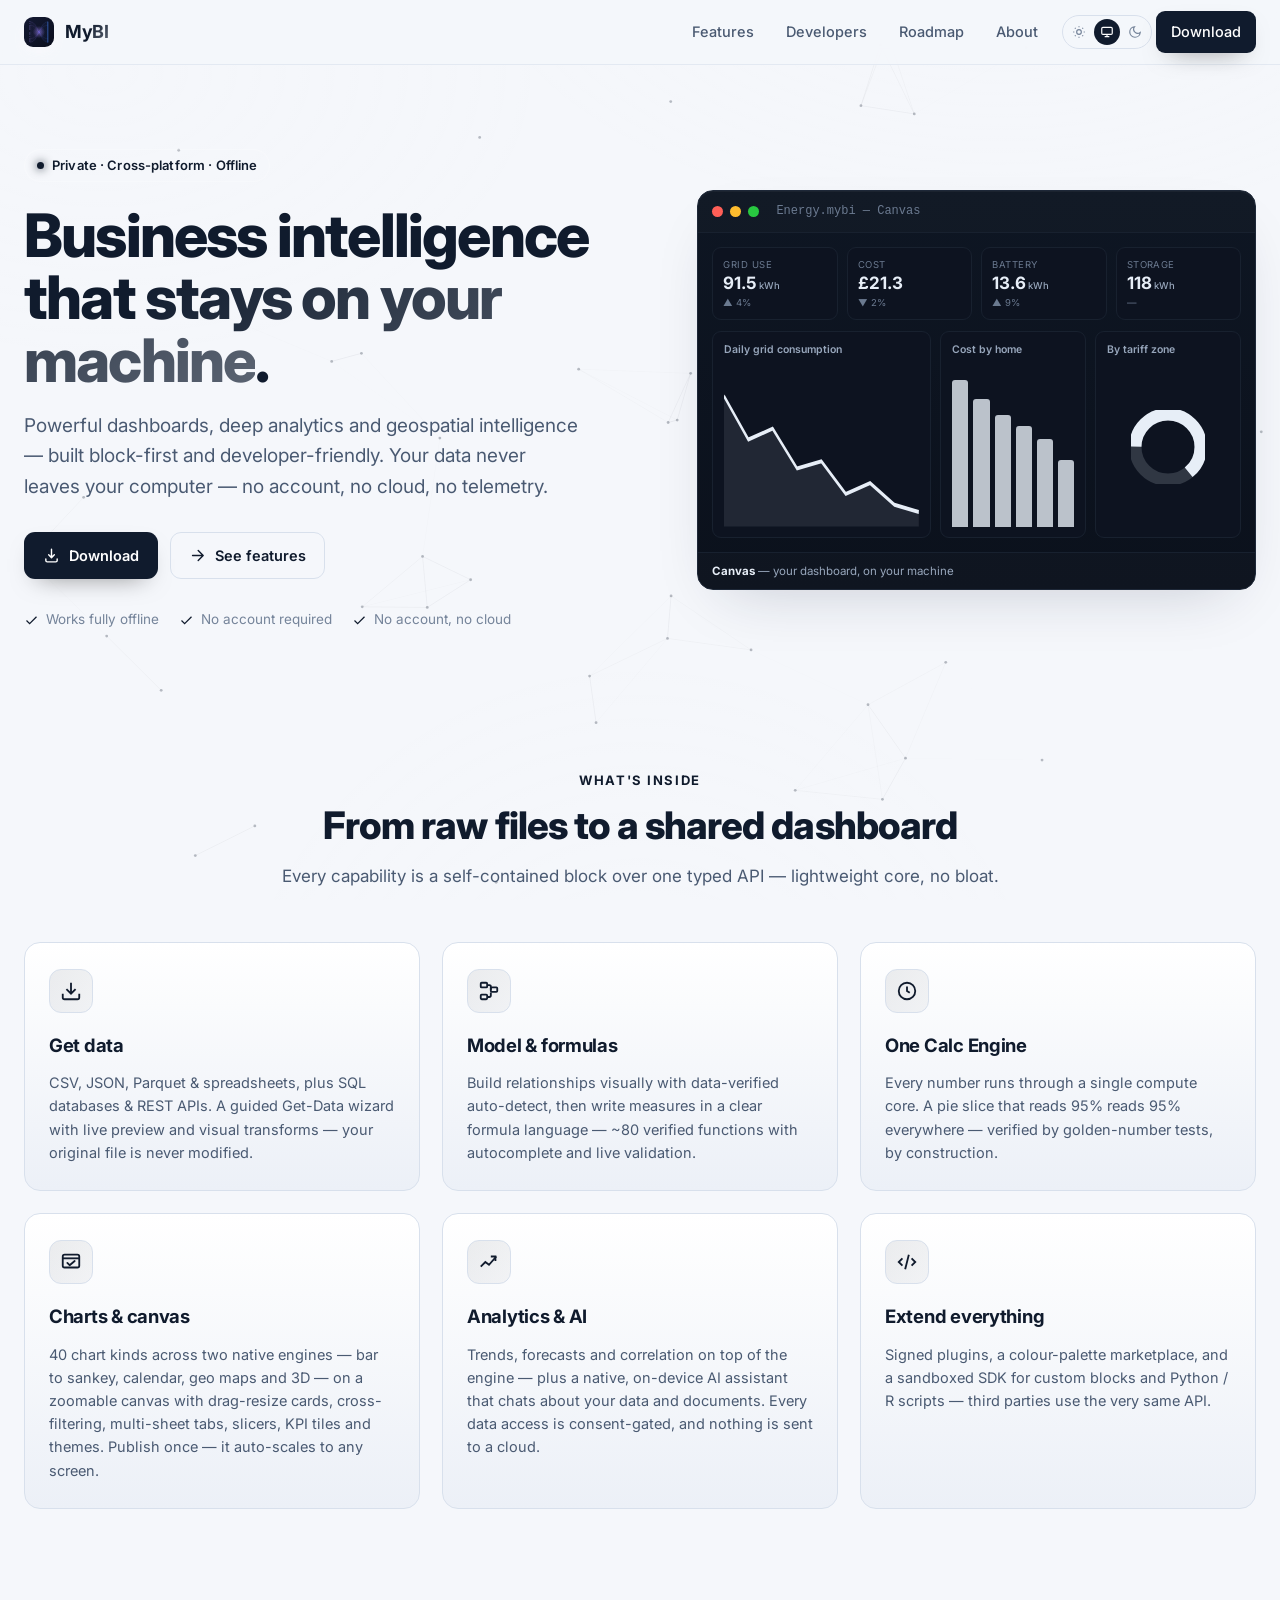
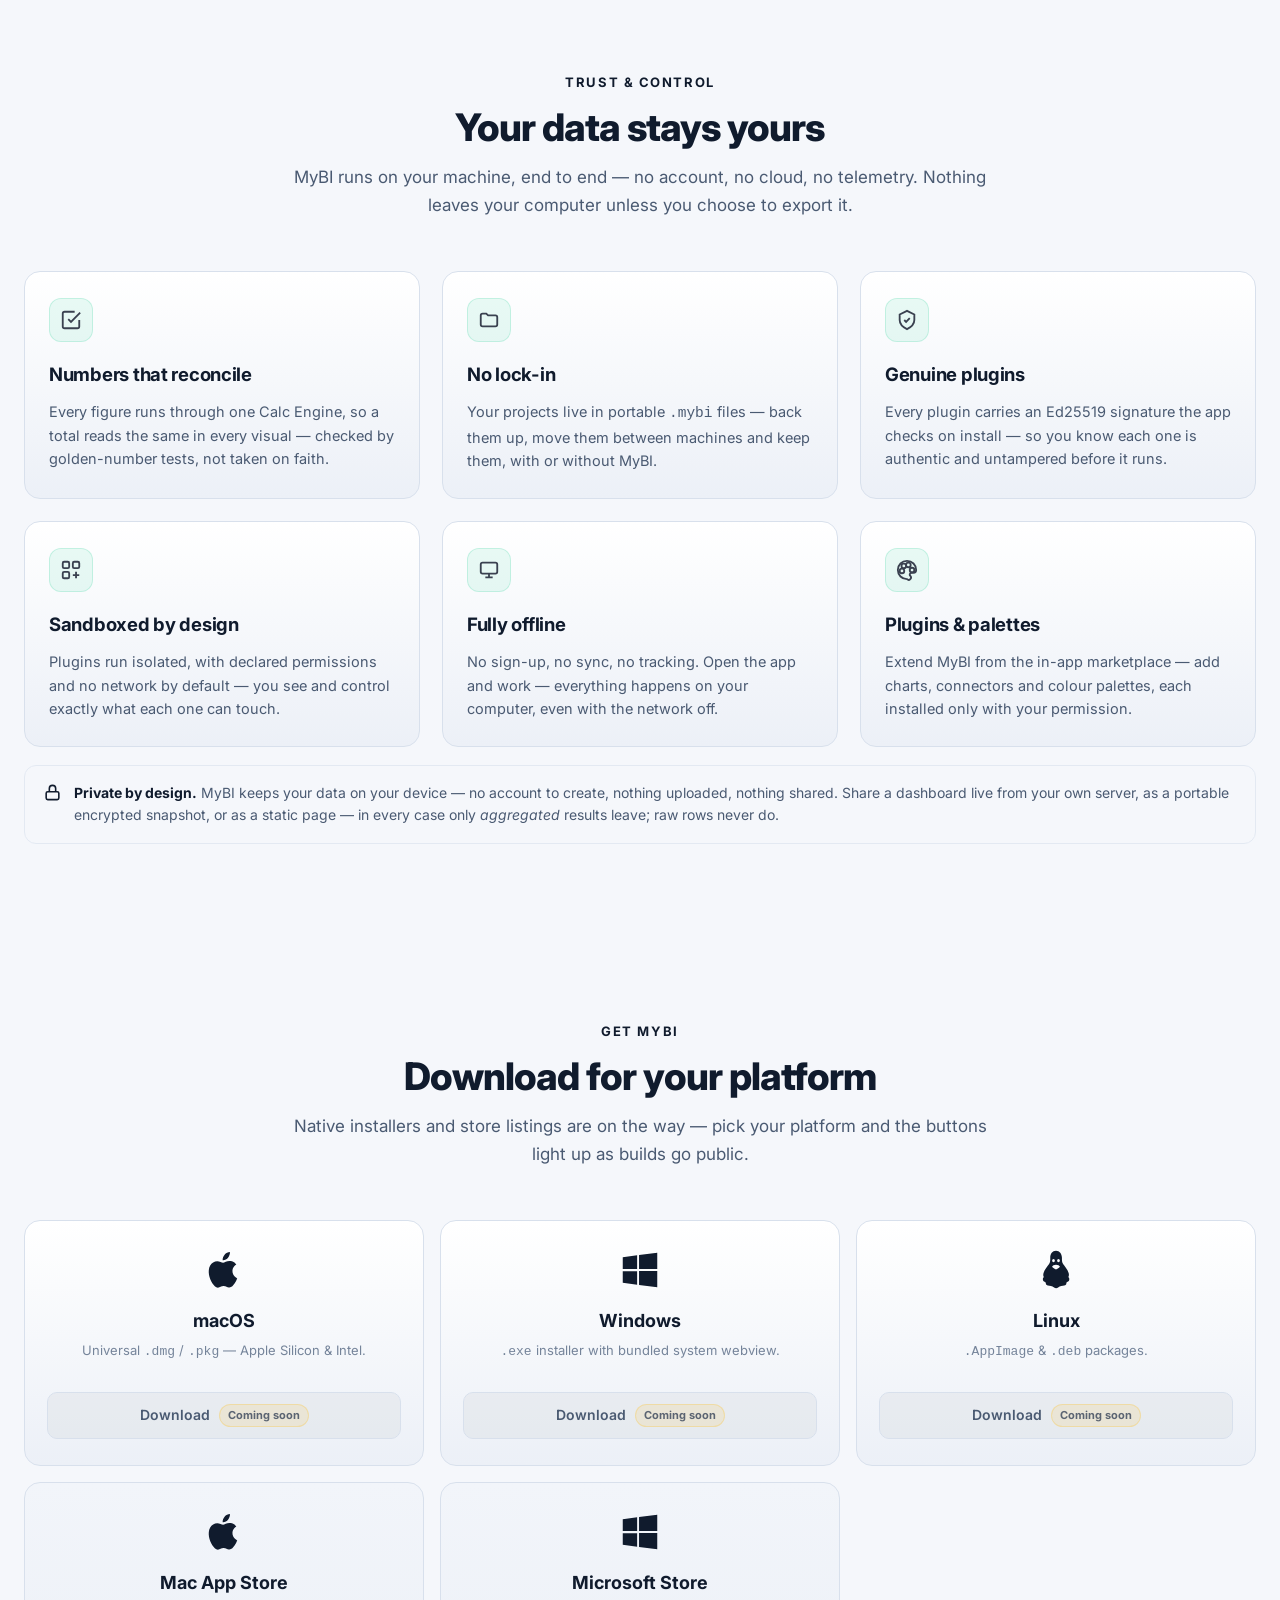
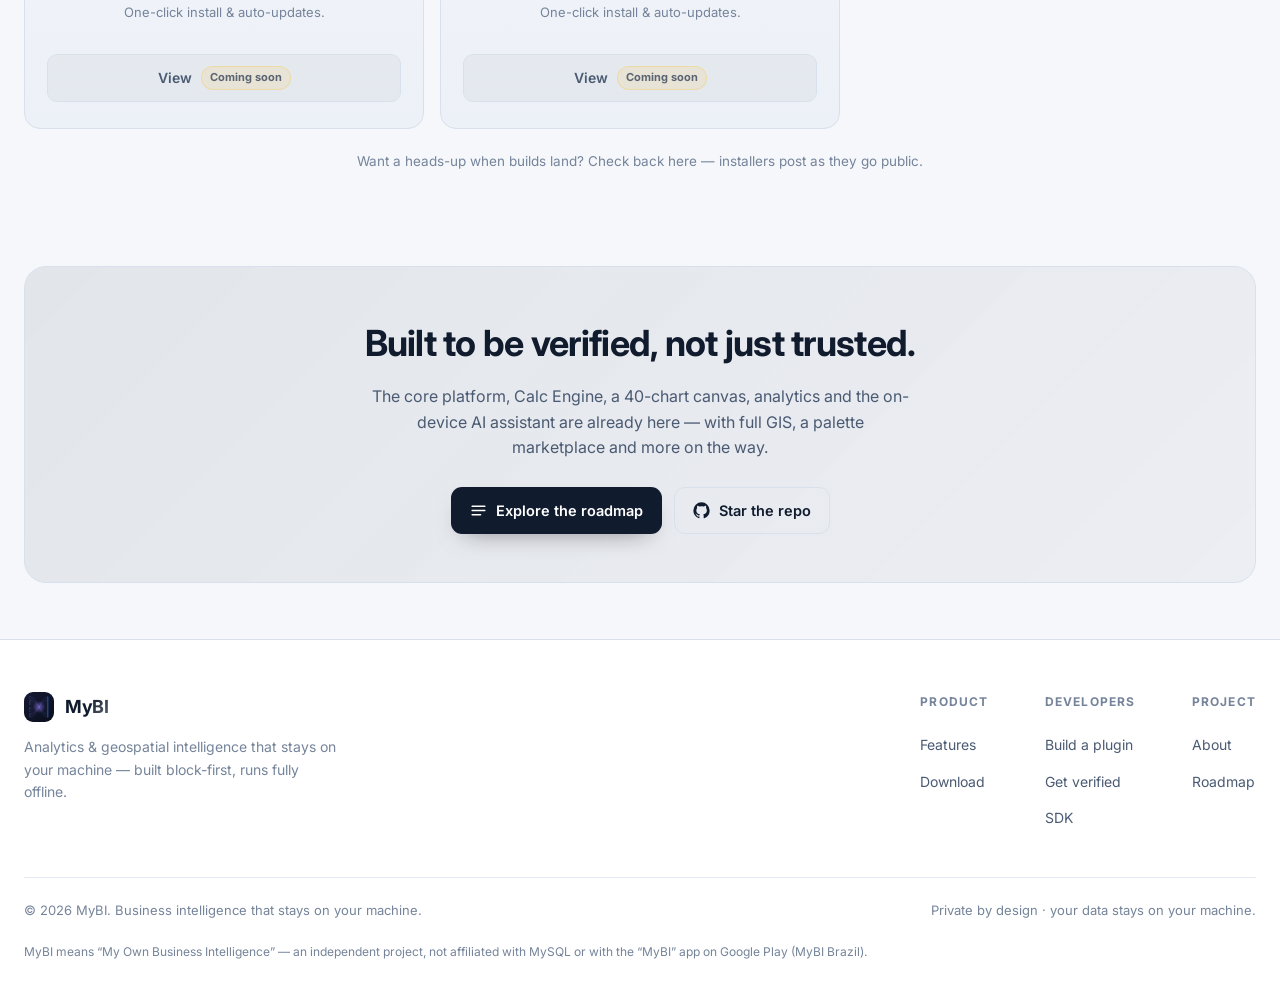
==== commit dde9bc31: "Site: cache-bust styles.css/main.js (?v=3) so the dashboard-skeleton styles load fresh" ====
--- a/index.html
+++ b/index.html
@@ -13,7 +13,7 @@
 <meta property="og:title" content="MyBI — Business intelligence that stays on your machine" />
 <meta property="og:description" content="BI for macOS, Windows & Linux. Your data stays on your machine and runs fully offline — no account, no cloud." />
 <meta property="og:type" content="website" />
-<link rel="stylesheet" href="assets/styles.css" />
+<link rel="stylesheet" href="assets/styles.css?v=3" />
 <script>/* pre-apply the saved theme so the page never flashes the wrong one */
 try{var m=localStorage.getItem("mybi-theme")||"system";document.documentElement.dataset.theme=m==="system"?(matchMedia("(prefers-color-scheme: dark)").matches?"dark":"light"):m;}catch(e){}</script>
 </head>
@@ -322,6 +322,6 @@
   </div>
 </footer>
 
-<script src="assets/main.js"></script>
+<script src="assets/main.js?v=3"></script>
 </body>
 </html>
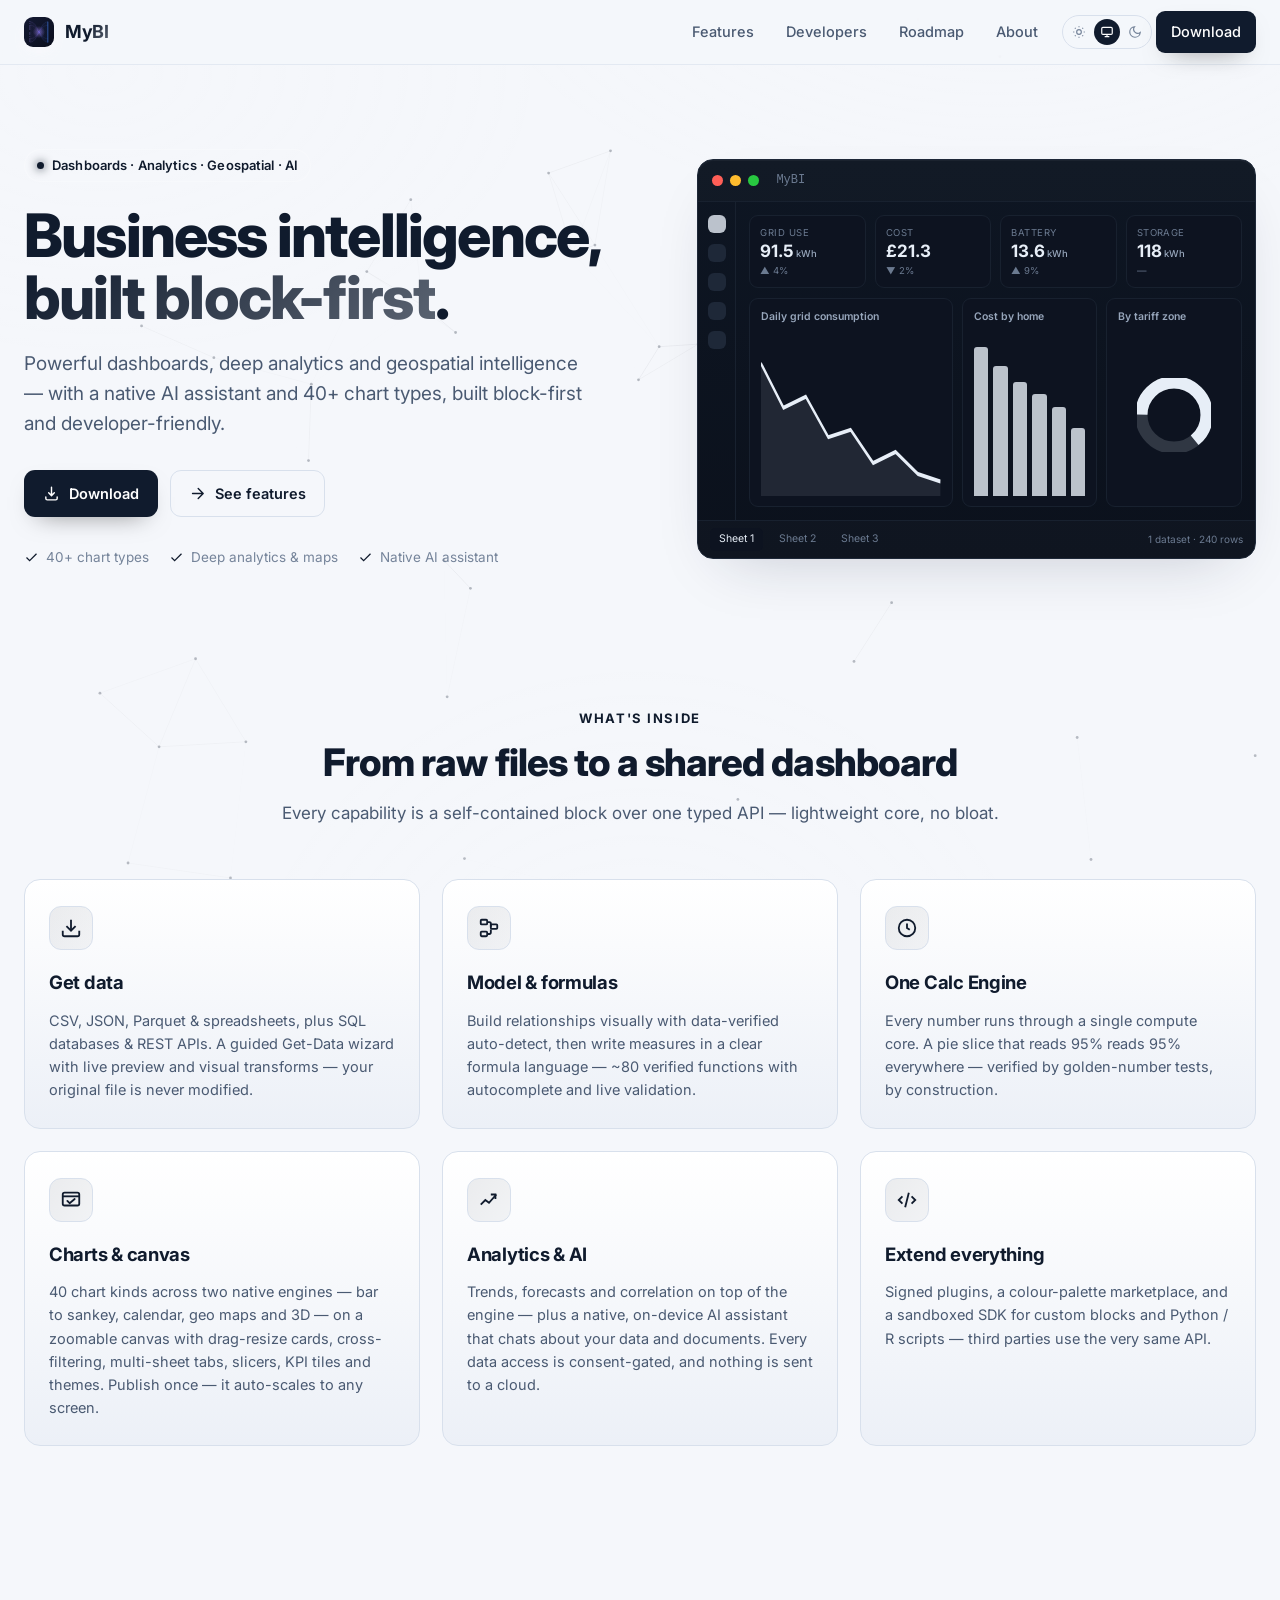
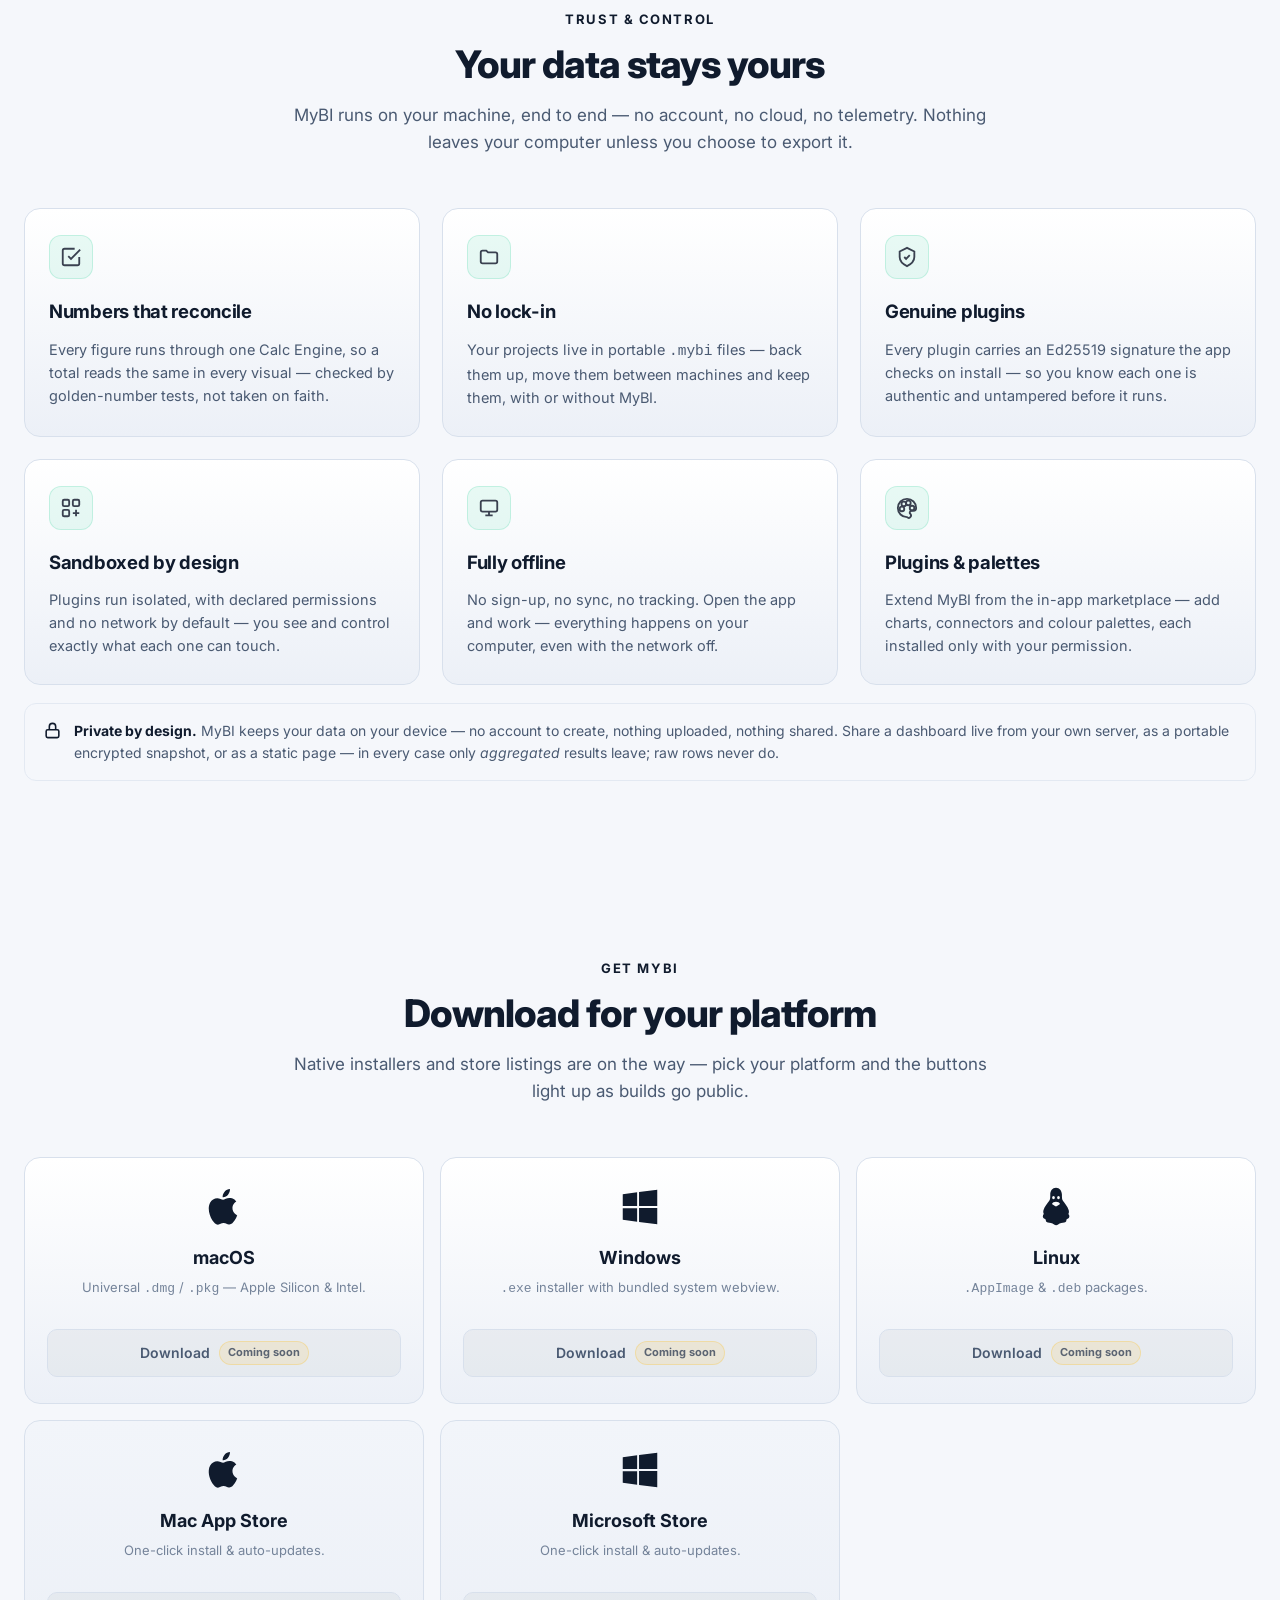
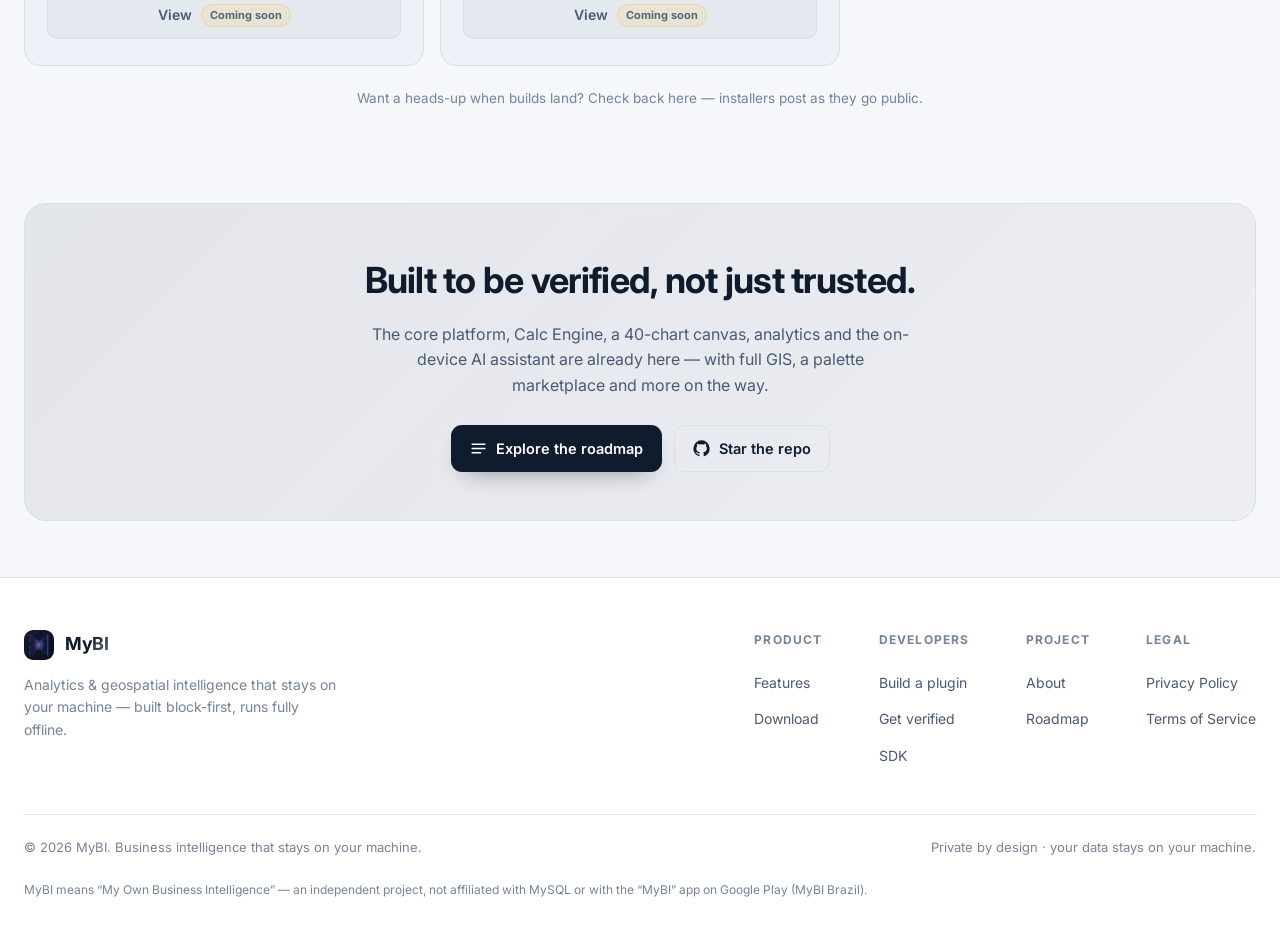
==== commit 263828c2: "Site: app-focused hero copy (drop private/offline/cloud), fuller dashboard mockup (side rail + foote" ====
--- a/index.html
+++ b/index.html
@@ -13,7 +13,7 @@
 <meta property="og:title" content="MyBI — Business intelligence that stays on your machine" />
 <meta property="og:description" content="BI for macOS, Windows & Linux. Your data stays on your machine and runs fully offline — no account, no cloud." />
 <meta property="og:type" content="website" />
-<link rel="stylesheet" href="assets/styles.css?v=3" />
+<link rel="stylesheet" href="assets/styles.css?v=4" />
 <script>/* pre-apply the saved theme so the page never flashes the wrong one */
 try{var m=localStorage.getItem("mybi-theme")||"system";document.documentElement.dataset.theme=m==="system"?(matchMedia("(prefers-color-scheme: dark)").matches?"dark":"light"):m;}catch(e){}</script>
 </head>
@@ -47,9 +47,9 @@
 <section class="hero">
   <div class="wrap hero-grid">
     <div>
-      <span class="eyebrow"><span class="dot"></span> Private · Cross-platform · Offline</span>
-      <h1 class="hero-title">Business intelligence that <span class="g">stays on your machine</span>.</h1>
-      <p class="hero-sub">Powerful dashboards, deep analytics and geospatial intelligence — built block-first and developer-friendly. Your data never leaves your computer — no account, no cloud, no telemetry.</p>
+      <span class="eyebrow"><span class="dot"></span> Dashboards · Analytics · Geospatial · AI</span>
+      <h1 class="hero-title">Business intelligence, <span class="g">built block-first</span>.</h1>
+      <p class="hero-sub">Powerful dashboards, deep analytics and geospatial intelligence — with a native AI assistant and 40+ chart types, built block-first and developer-friendly.</p>
       <div class="hero-cta">
         <a class="btn btn-primary" href="#download">
           <svg viewBox="0 0 24 24" fill="none" stroke="currentColor" stroke-width="2" stroke-linecap="round" stroke-linejoin="round" aria-hidden="true"><path d="M12 3v12m0 0 4-4m-4 4-4-4M4 17v2a2 2 0 0 0 2 2h12a2 2 0 0 0 2-2v-2"/></svg>
@@ -61,44 +61,32 @@
         </a>
       </div>
       <div class="hero-meta">
-        <span><svg viewBox="0 0 24 24" fill="none" stroke="currentColor" stroke-width="2"><path d="M20 6 9 17l-5-5"/></svg> Works fully offline</span>
-        <span><svg viewBox="0 0 24 24" fill="none" stroke="currentColor" stroke-width="2"><path d="M20 6 9 17l-5-5"/></svg> No account required</span>
-        <span><svg viewBox="0 0 24 24" fill="none" stroke="currentColor" stroke-width="2"><path d="M20 6 9 17l-5-5"/></svg> No account, no cloud</span>
+        <span><svg viewBox="0 0 24 24" fill="none" stroke="currentColor" stroke-width="2"><path d="M20 6 9 17l-5-5"/></svg> 40+ chart types</span>
+        <span><svg viewBox="0 0 24 24" fill="none" stroke="currentColor" stroke-width="2"><path d="M20 6 9 17l-5-5"/></svg> Deep analytics &amp; maps</span>
+        <span><svg viewBox="0 0 24 24" fill="none" stroke="currentColor" stroke-width="2"><path d="M20 6 9 17l-5-5"/></svg> Native AI assistant</span>
       </div>
     </div>
 
     <!-- Auto-playing app showcase: cycles Data → Canvas → Semantic → Plugins → Palettes -->
     <div class="mock" id="hero-mock" aria-hidden="true">
-      <div class="mock-bar"><i></i><i></i><i></i><span class="tt">Energy.mybi — Canvas</span></div>
-      <div class="mock-dash">
-        <div class="dk-kpis">
-          <div class="dk-kpi"><span class="dk-k-t">Grid use</span><span class="dk-k-v">91.5<small>kWh</small></span><span class="dk-k-d">▲ 4%</span></div>
-          <div class="dk-kpi"><span class="dk-k-t">Cost</span><span class="dk-k-v">£21.3</span><span class="dk-k-d">▼ 2%</span></div>
-          <div class="dk-kpi"><span class="dk-k-t">Battery</span><span class="dk-k-v">13.6<small>kWh</small></span><span class="dk-k-d">▲ 9%</span></div>
-          <div class="dk-kpi"><span class="dk-k-t">Storage</span><span class="dk-k-v">118<small>kWh</small></span><span class="dk-k-d">—</span></div>
-        </div>
-        <div class="dk-charts">
-          <div class="dk-card dk-wide">
-            <span class="dk-c-t">Daily grid consumption</span>
-            <svg class="dk-line" viewBox="0 0 240 88" preserveAspectRatio="none">
-              <polyline points="0,16 30,40 60,34 90,56 120,52 150,70 180,64 210,76 240,80 240,88 0,88" fill="currentColor" opacity=".09" stroke="none"/>
-              <polyline points="0,16 30,40 60,34 90,56 120,52 150,70 180,64 210,76 240,80" fill="none" stroke="currentColor" stroke-width="2.2"/>
-            </svg>
+      <div class="mock-bar"><i></i><i></i><i></i><span class="tt">MyBI</span></div>
+      <div class="mock-app">
+        <div class="mock-side"><span class="ms-ic on"></span><span class="ms-ic"></span><span class="ms-ic"></span><span class="ms-ic"></span><span class="ms-ic"></span></div>
+        <div class="mock-main">
+          <div class="dk-kpis">
+            <div class="dk-kpi"><span class="dk-k-t">Grid use</span><span class="dk-k-v">91.5<small>kWh</small></span><span class="dk-k-d">▲ 4%</span></div>
+            <div class="dk-kpi"><span class="dk-k-t">Cost</span><span class="dk-k-v">£21.3</span><span class="dk-k-d">▼ 2%</span></div>
+            <div class="dk-kpi"><span class="dk-k-t">Battery</span><span class="dk-k-v">13.6<small>kWh</small></span><span class="dk-k-d">▲ 9%</span></div>
+            <div class="dk-kpi"><span class="dk-k-t">Storage</span><span class="dk-k-v">118<small>kWh</small></span><span class="dk-k-d">—</span></div>
           </div>
-          <div class="dk-card">
-            <span class="dk-c-t">Cost by home</span>
-            <div class="dk-bars"><i style="height:92%"></i><i style="height:80%"></i><i style="height:70%"></i><i style="height:63%"></i><i style="height:55%"></i><i style="height:42%"></i></div>
-          </div>
-          <div class="dk-card">
-            <span class="dk-c-t">By tariff zone</span>
-            <svg class="dk-pie" viewBox="0 0 36 36">
-              <circle cx="18" cy="18" r="15.9" fill="none" stroke="currentColor" stroke-width="6" opacity=".16"/>
-              <circle cx="18" cy="18" r="15.9" fill="none" stroke="currentColor" stroke-width="6" stroke-dasharray="64 36" stroke-dashoffset="25"/>
-            </svg>
+          <div class="dk-charts">
+            <div class="dk-card dk-wide"><span class="dk-c-t">Daily grid consumption</span><svg class="dk-line" viewBox="0 0 240 88" preserveAspectRatio="none"><polyline points="0,16 30,40 60,34 90,56 120,52 150,70 180,64 210,76 240,80 240,88 0,88" fill="currentColor" opacity=".09" stroke="none"/><polyline points="0,16 30,40 60,34 90,56 120,52 150,70 180,64 210,76 240,80" fill="none" stroke="currentColor" stroke-width="2.2"/></svg></div>
+            <div class="dk-card"><span class="dk-c-t">Cost by home</span><div class="dk-bars"><i style="height:92%"></i><i style="height:80%"></i><i style="height:70%"></i><i style="height:63%"></i><i style="height:55%"></i><i style="height:42%"></i></div></div>
+            <div class="dk-card"><span class="dk-c-t">By tariff zone</span><svg class="dk-pie" viewBox="0 0 36 36"><circle cx="18" cy="18" r="15.9" fill="none" stroke="currentColor" stroke-width="6" opacity=".16"/><circle cx="18" cy="18" r="15.9" fill="none" stroke="currentColor" stroke-width="6" stroke-dasharray="64 36" stroke-dashoffset="25"/></svg></div>
           </div>
         </div>
       </div>
-      <div class="mock-cap"><span class="cap-txt"><b>Canvas</b> — your dashboard, on your machine</span></div>
+      <div class="mock-foot"><span class="mf-tab on">Sheet 1</span><span class="mf-tab">Sheet 2</span><span class="mf-tab">Sheet 3</span><span class="mf-status">1 dataset · 240 rows</span></div>
     </div>
   </div>
 </section>
@@ -322,6 +310,6 @@
   </div>
 </footer>
 
-<script src="assets/main.js?v=3"></script>
+<script src="assets/main.js?v=4"></script>
 </body>
 </html>
--- a/assets/styles.css
+++ b/assets/styles.css
@@ -230,7 +230,15 @@
 
 /* Hero dashboard skeleton (the right-side mockup) — monochrome KPIs + line/bar/donut,
    mirroring a real MyBI canvas. */
-.mock-dash { flex: 1; min-height: 0; padding: 14px; display: flex; flex-direction: column; gap: 11px; }
+.mock-app { flex: 1; min-height: 0; display: flex; }
+.mock-side { flex: 0 0 38px; border-right: 1px solid var(--border-soft); display: flex; flex-direction: column; align-items: center; gap: 11px; padding: 13px 0; }
+.ms-ic { width: 18px; height: 18px; border-radius: 6px; background: var(--border); }
+.ms-ic.on { background: var(--text); opacity: .8; }
+.mock-main { flex: 1; min-width: 0; min-height: 0; padding: 13px; display: flex; flex-direction: column; gap: 10px; }
+.mock-foot { flex: 0 0 auto; display: flex; align-items: center; gap: 7px; padding: 7px 12px; border-top: 1px solid var(--border-soft); background: rgba(255,255,255,.015); }
+.mf-tab { font-size: 10.5px; color: var(--faint); padding: 3px 9px; border-radius: 5px; }
+.mf-tab.on { color: var(--text); background: var(--bg-soft); }
+.mf-status { margin-left: auto; font-size: 10px; color: var(--faint); }
 .dk-kpis { display: grid; grid-template-columns: repeat(4, 1fr); gap: 9px; }
 .dk-kpi { background: var(--bg-soft); border: 1px solid var(--border-soft); border-radius: 9px; padding: 9px 10px; display: flex; flex-direction: column; gap: 2px; min-width: 0; }
 .dk-k-t { font-size: 9.5px; color: var(--faint); text-transform: uppercase; letter-spacing: .05em; white-space: nowrap; overflow: hidden; text-overflow: ellipsis; }
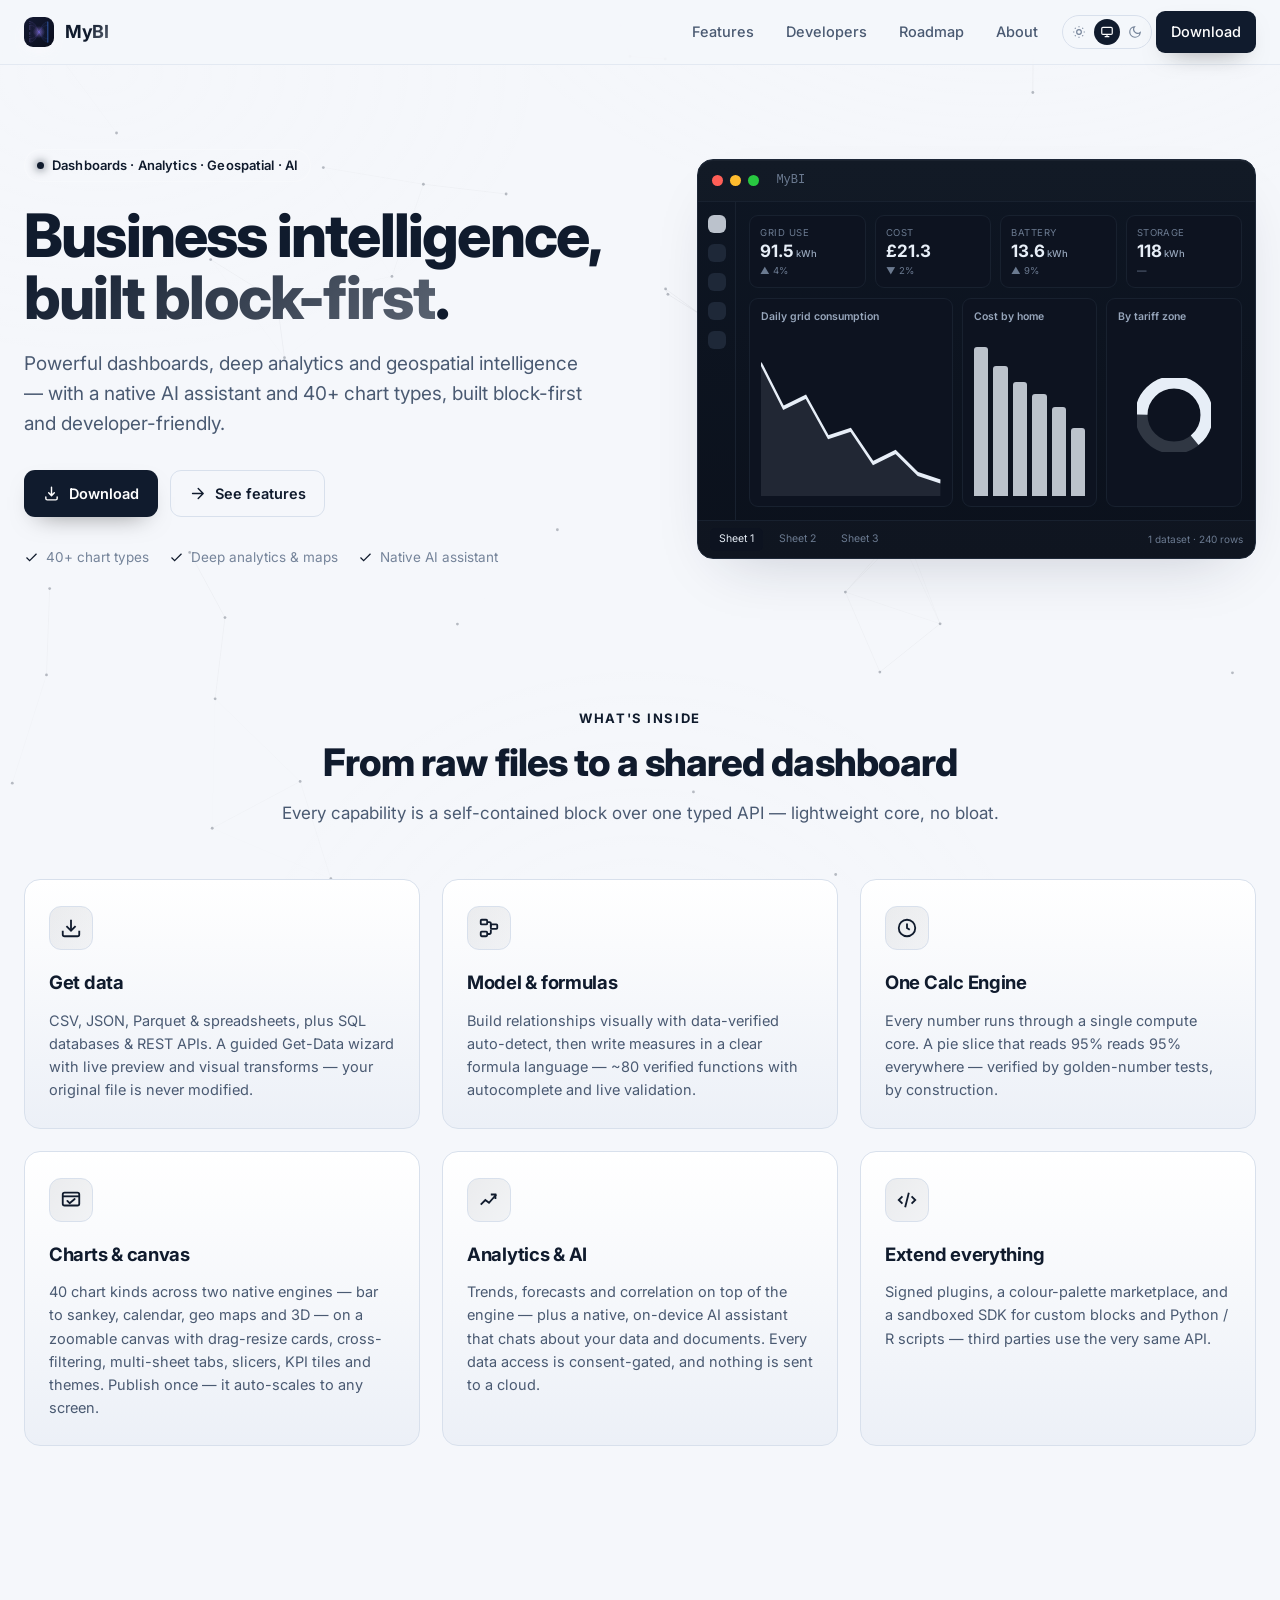
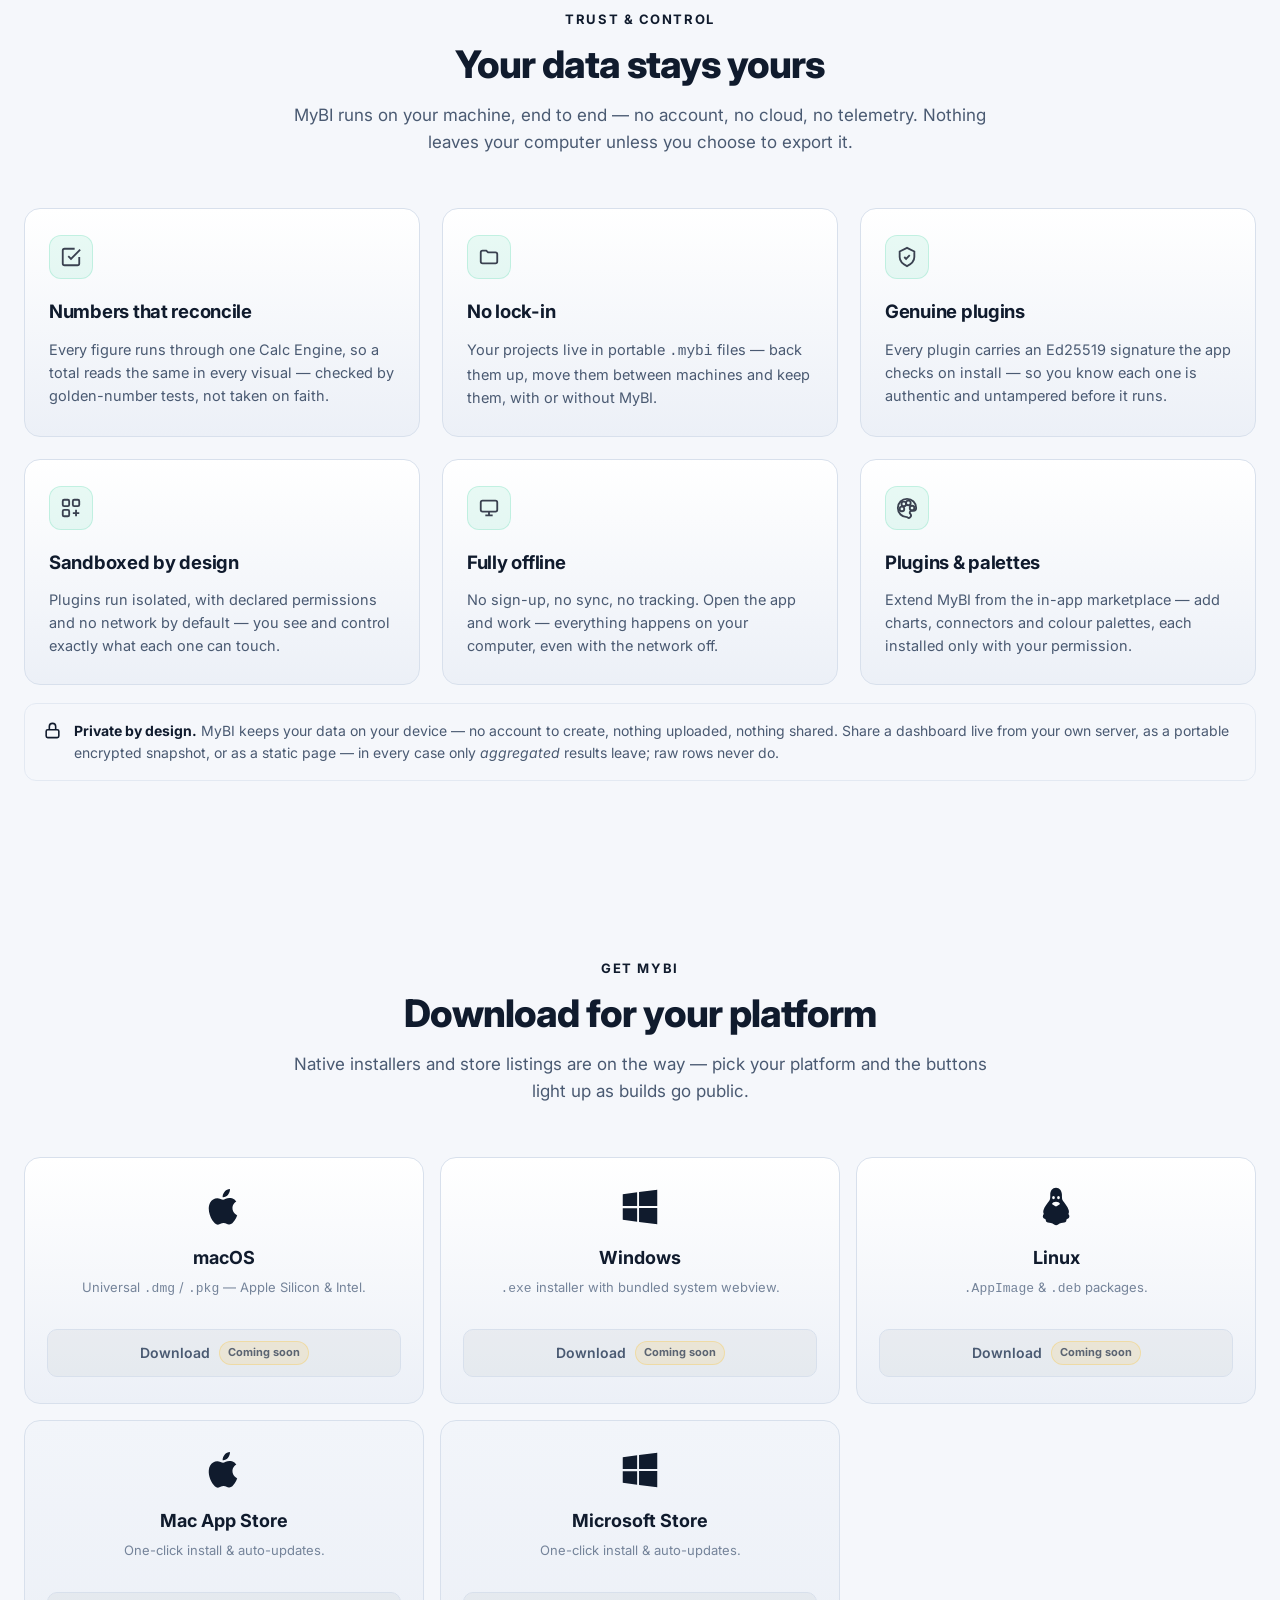
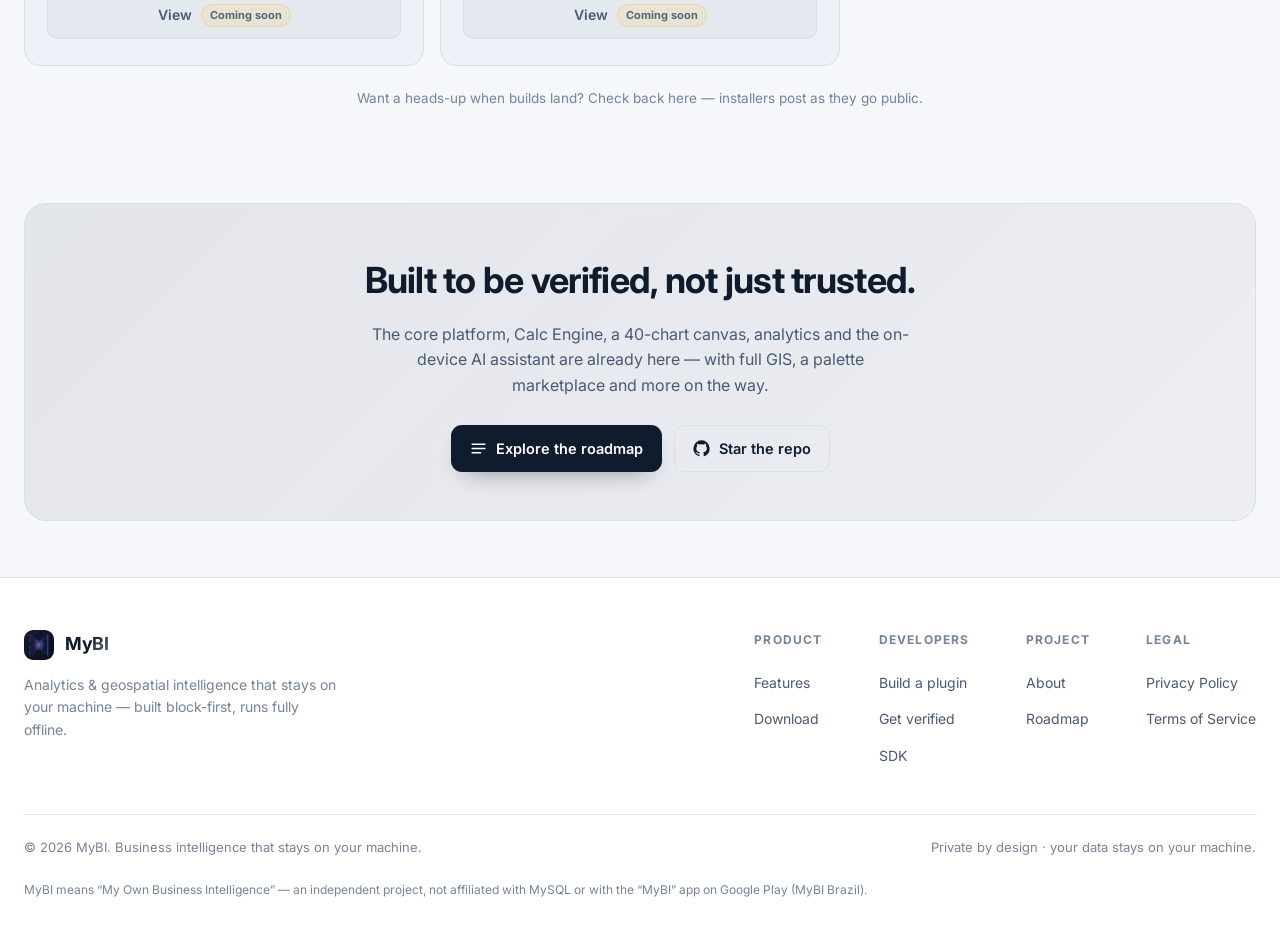
==== commit b61fe0ea: "Site: cache-bust logo.svg (?v=4) so the updated pie+bars mark loads fresh" ====
--- a/index.html
+++ b/index.html
@@ -9,7 +9,7 @@
 <link rel="preconnect" href="https://fonts.googleapis.com" />
 <link rel="preconnect" href="https://fonts.gstatic.com" crossorigin />
 <link href="https://fonts.googleapis.com/css2?family=Inter:wght@400;500;600;700;800&display=swap" rel="stylesheet" />
-<link rel="icon" type="image/svg+xml" href="assets/logo.svg" />
+<link rel="icon" type="image/svg+xml" href="assets/logo.svg?v=4" />
 <meta property="og:title" content="MyBI — Business intelligence that stays on your machine" />
 <meta property="og:description" content="BI for macOS, Windows & Linux. Your data stays on your machine and runs fully offline — no account, no cloud." />
 <meta property="og:type" content="website" />
@@ -23,7 +23,7 @@
 <header class="nav">
   <div class="wrap nav-inner">
     <a class="brand" href="index.html" aria-label="MyBI home">
-      <img class="logo" src="assets/logo.svg" alt="" aria-hidden="true" />
+      <img class="logo" src="assets/logo.svg?v=4" alt="" aria-hidden="true" />
       <span>My<b>BI</b></span>
     </a>
     <nav class="nav-links">
@@ -279,7 +279,7 @@
     <div class="foot-grid">
       <div class="foot-brand">
         <a class="brand" href="index.html">
-          <img class="logo" src="assets/logo.svg" alt="" aria-hidden="true" />
+          <img class="logo" src="assets/logo.svg?v=4" alt="" aria-hidden="true" />
           <span>My<b>BI</b></span>
         </a>
         <p>Analytics &amp; geospatial intelligence that stays on your machine — built block-first, runs fully offline.</p>
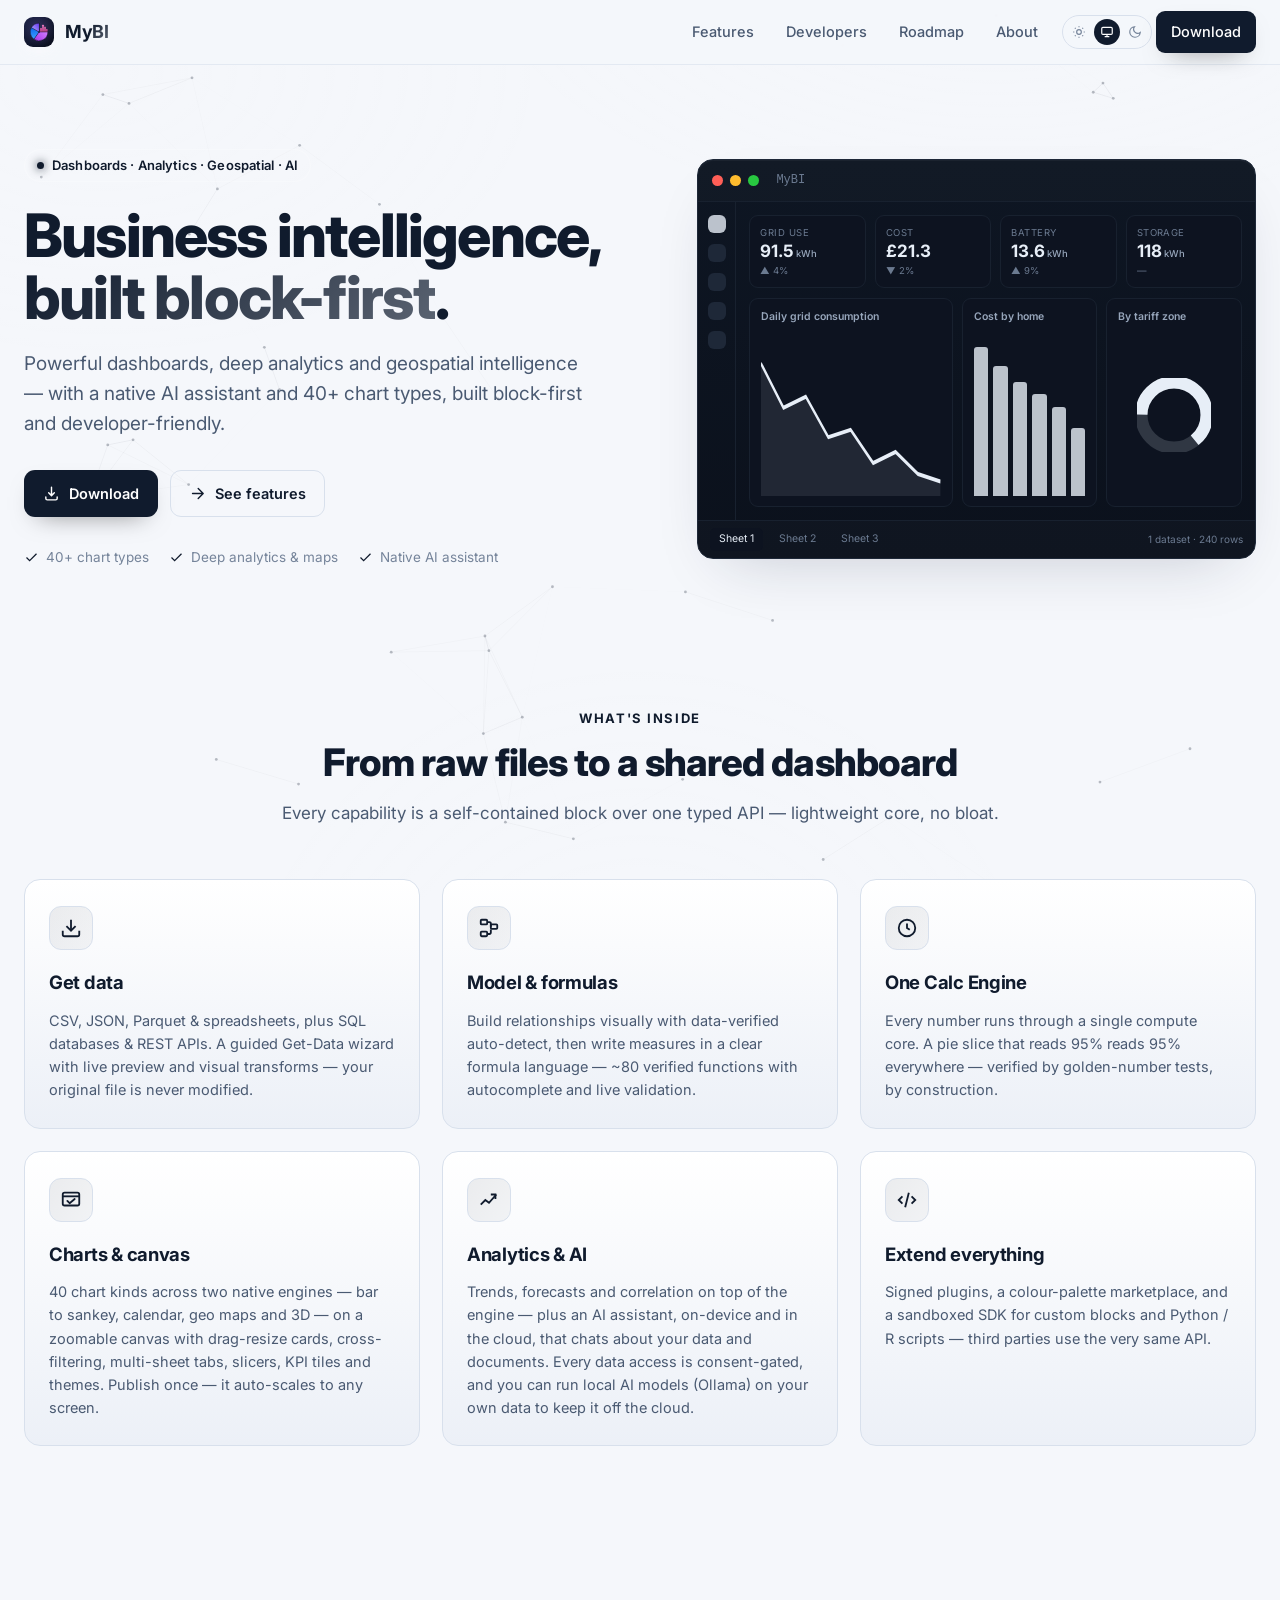
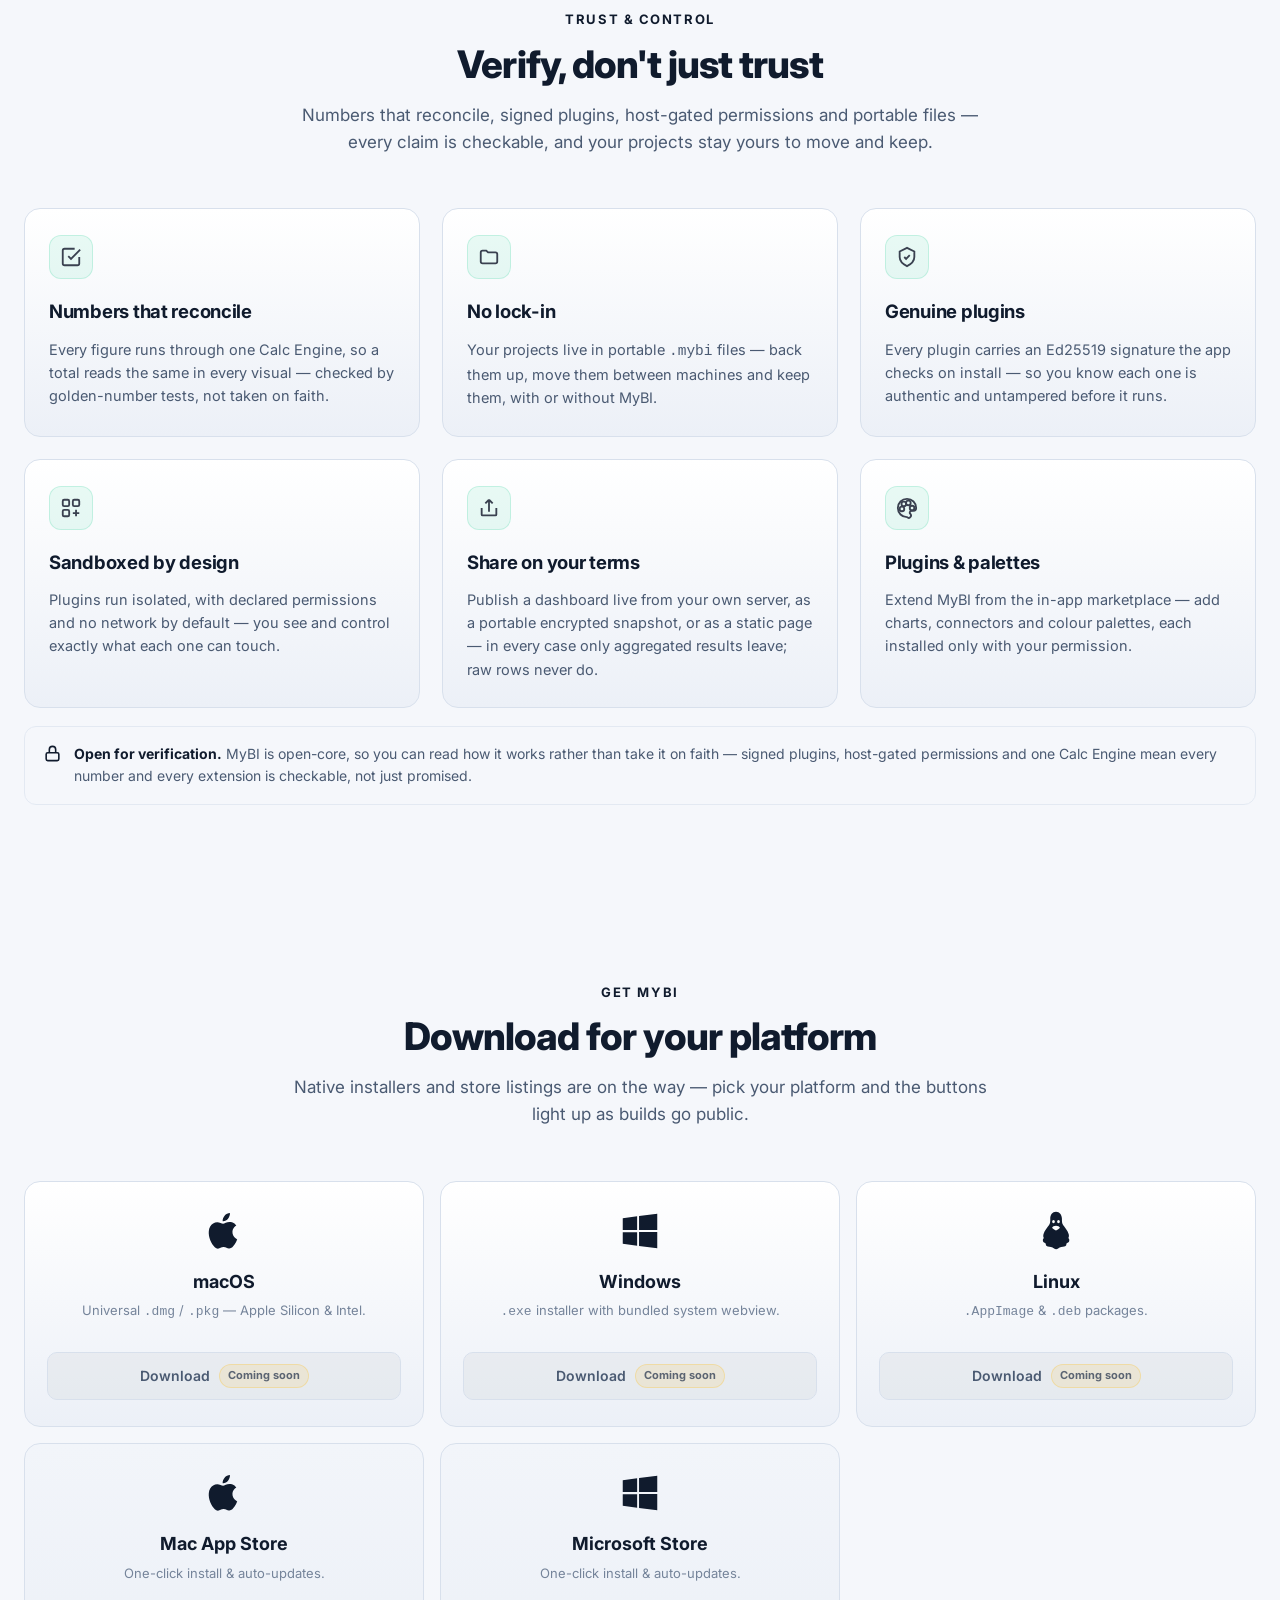
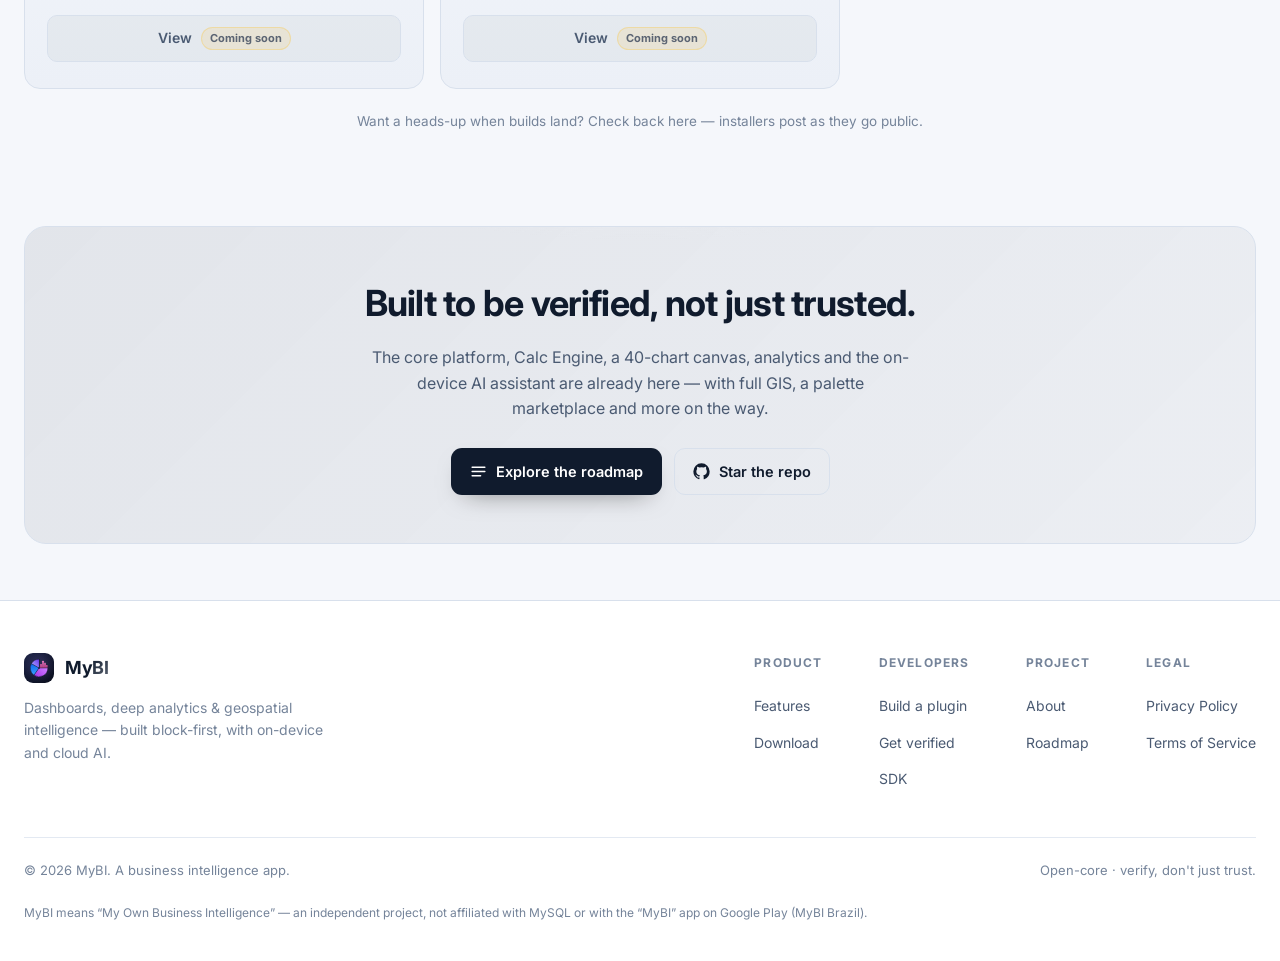
==== commit 3655b779: "site: reposition copy (remove private/local-first + no-account claims), new pie-chart logo, account-" ====
--- a/index.html
+++ b/index.html
@@ -3,15 +3,15 @@
 <head>
 <meta charset="UTF-8" />
 <meta name="viewport" content="width=device-width, initial-scale=1" />
-<title>MyBI — Business intelligence that stays on your machine</title>
-<meta name="description" content="MyBI is a business intelligence platform for macOS, Windows & Linux. Powerful dashboards, deep analytics and geospatial intelligence — your data stays on your machine and runs fully offline, with no account and no cloud." />
+<title>MyBI — A business intelligence app</title>
+<meta name="description" content="MyBI is a business intelligence app for macOS, Windows & Linux. Dashboards, deep analytics and geospatial intelligence, with on-device and cloud AI." />
 <meta name="theme-color" content="#0a0e17" />
 <link rel="preconnect" href="https://fonts.googleapis.com" />
 <link rel="preconnect" href="https://fonts.gstatic.com" crossorigin />
 <link href="https://fonts.googleapis.com/css2?family=Inter:wght@400;500;600;700;800&display=swap" rel="stylesheet" />
-<link rel="icon" type="image/svg+xml" href="assets/logo.svg?v=4" />
-<meta property="og:title" content="MyBI — Business intelligence that stays on your machine" />
-<meta property="og:description" content="BI for macOS, Windows & Linux. Your data stays on your machine and runs fully offline — no account, no cloud." />
+<link rel="icon" type="image/svg+xml" href="assets/logo.svg?v=5" />
+<meta property="og:title" content="MyBI — A business intelligence app" />
+<meta property="og:description" content="BI for macOS, Windows & Linux. Dashboards, deep analytics and geospatial intelligence, with on-device and cloud AI." />
 <meta property="og:type" content="website" />
 <link rel="stylesheet" href="assets/styles.css?v=4" />
 <script>/* pre-apply the saved theme so the page never flashes the wrong one */
@@ -23,7 +23,7 @@
 <header class="nav">
   <div class="wrap nav-inner">
     <a class="brand" href="index.html" aria-label="MyBI home">
-      <img class="logo" src="assets/logo.svg?v=4" alt="" aria-hidden="true" />
+      <img class="logo" src="assets/logo.svg?v=5" alt="" aria-hidden="true" />
       <span>My<b>BI</b></span>
     </a>
     <nav class="nav-links">
@@ -128,7 +128,7 @@
       <div class="feature">
         <div class="ic"><svg viewBox="0 0 24 24" fill="none" stroke="currentColor" stroke-width="2"><path d="M3 17l5-5 4 3 8-9"/><path d="M14 6h5v5"/></svg></div>
         <h3>Analytics &amp; AI</h3>
-        <p>Trends, forecasts and correlation on top of the engine — plus a native, on-device AI assistant that chats about your data and documents. Every data access is consent-gated, and nothing is sent to a cloud.</p>
+        <p>Trends, forecasts and correlation on top of the engine — plus an AI assistant, on-device and in the cloud, that chats about your data and documents. Every data access is consent-gated, and you can run local AI models (Ollama) on your own data to keep it off the cloud.</p>
       </div>
 
       <div class="feature">
@@ -146,8 +146,8 @@
   <div class="wrap">
     <div class="sec-head">
       <span class="kicker">Trust &amp; control</span>
-      <h2 class="sec-title">Your data stays yours</h2>
-      <p class="sec-sub">MyBI runs on your machine, end to end — no account, no cloud, no telemetry. Nothing leaves your computer unless you choose to export it.</p>
+      <h2 class="sec-title">Verify, don't just trust</h2>
+      <p class="sec-sub">Numbers that reconcile, signed plugins, host-gated permissions and portable files — every claim is checkable, and your projects stay yours to move and keep.</p>
     </div>
 
     <div class="features">
@@ -177,9 +177,9 @@
       </div>
 
       <div class="feature feature--open">
-        <div class="ic"><svg viewBox="0 0 24 24" fill="none" stroke="currentColor" stroke-width="2"><rect x="3" y="4" width="18" height="12" rx="2"/><path d="M8 20h8M12 16v4"/></svg></div>
-        <h3>Fully offline</h3>
-        <p>No sign-up, no sync, no tracking. Open the app and work — everything happens on your computer, even with the network off.</p>
+        <div class="ic"><svg viewBox="0 0 24 24" fill="none" stroke="currentColor" stroke-width="2"><path d="M4 12v7a1 1 0 0 0 1 1h14a1 1 0 0 0 1-1v-7"/><path d="M12 3v13m0-13 4 4m-4-4-4 4"/></svg></div>
+        <h3>Share on your terms</h3>
+        <p>Publish a dashboard live from your own server, as a portable encrypted snapshot, or as a static page — in every case only aggregated results leave; raw rows never do.</p>
       </div>
 
       <div class="feature feature--open">
@@ -192,7 +192,7 @@
 
     <p class="trust-note">
       <svg viewBox="0 0 24 24" fill="none" stroke="currentColor" stroke-width="2"><rect x="4" y="11" width="16" height="10" rx="2"/><path d="M8 11V7a4 4 0 0 1 8 0v4"/></svg>
-      <span><b>Private by design.</b> MyBI keeps your data on your device — no account to create, nothing uploaded, nothing shared. Share a dashboard live from your own server, as a portable encrypted snapshot, or as a static page — in every case only <em>aggregated</em> results leave; raw rows never do.</span>
+      <span><b>Open for verification.</b> MyBI is open-core, so you can read how it works rather than take it on faith — signed plugins, host-gated permissions and one Calc Engine mean every number and every extension is checkable, not just promised.</span>
     </p>
   </div>
 </section>
@@ -279,10 +279,10 @@
     <div class="foot-grid">
       <div class="foot-brand">
         <a class="brand" href="index.html">
-          <img class="logo" src="assets/logo.svg?v=4" alt="" aria-hidden="true" />
+          <img class="logo" src="assets/logo.svg?v=5" alt="" aria-hidden="true" />
           <span>My<b>BI</b></span>
         </a>
-        <p>Analytics &amp; geospatial intelligence that stays on your machine — built block-first, runs fully offline.</p>
+        <p>Dashboards, deep analytics &amp; geospatial intelligence — built block-first, with on-device and cloud AI.</p>
       </div>
       <div class="foot-cols">
         <div class="foot-col">
@@ -304,8 +304,8 @@
       </div>
     </div>
     <div class="foot-bottom">
-      <span>© <span id="year">2026</span> MyBI. Business intelligence that stays on your machine.</span>
-      <span>Private by design · your data stays on your machine.</span>
+      <span>© <span id="year">2026</span> MyBI. A business intelligence app.</span>
+      <span>Open-core · verify, don't just trust.</span>
     </div>
   </div>
 </footer>
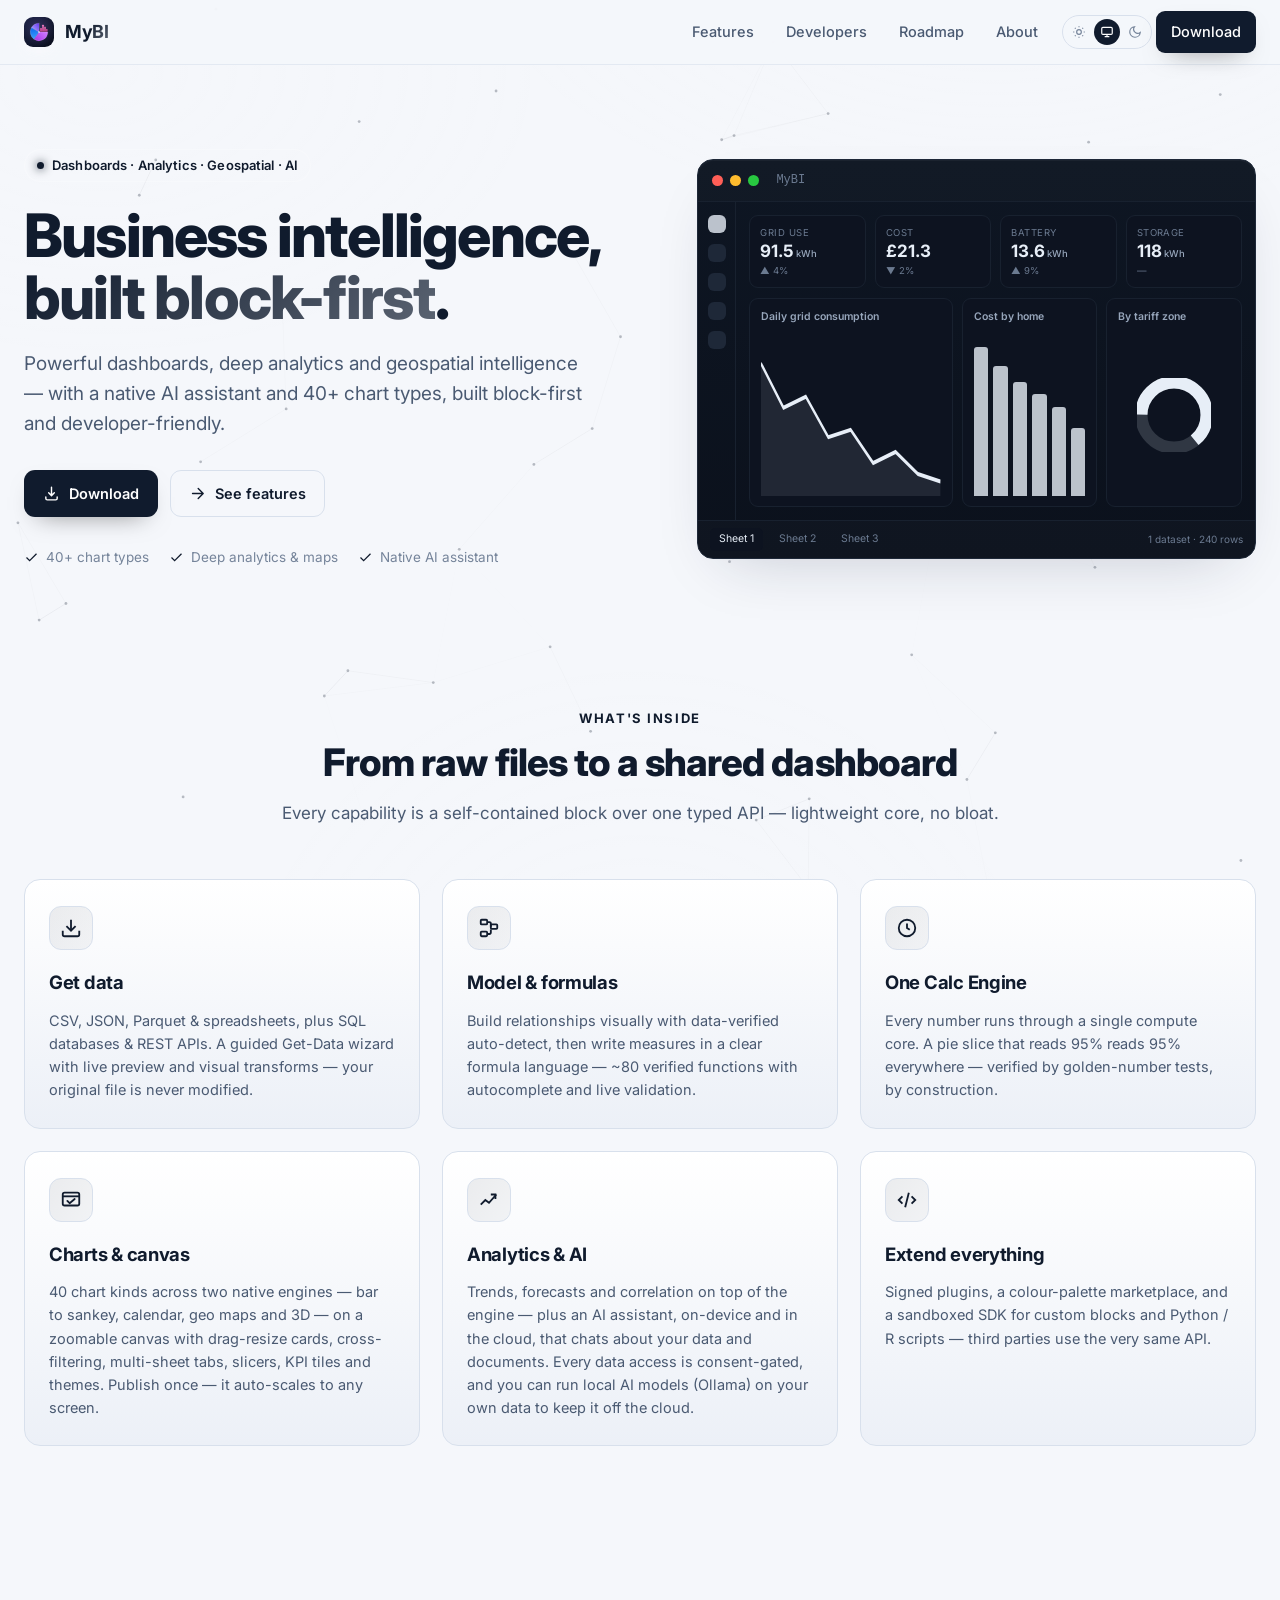
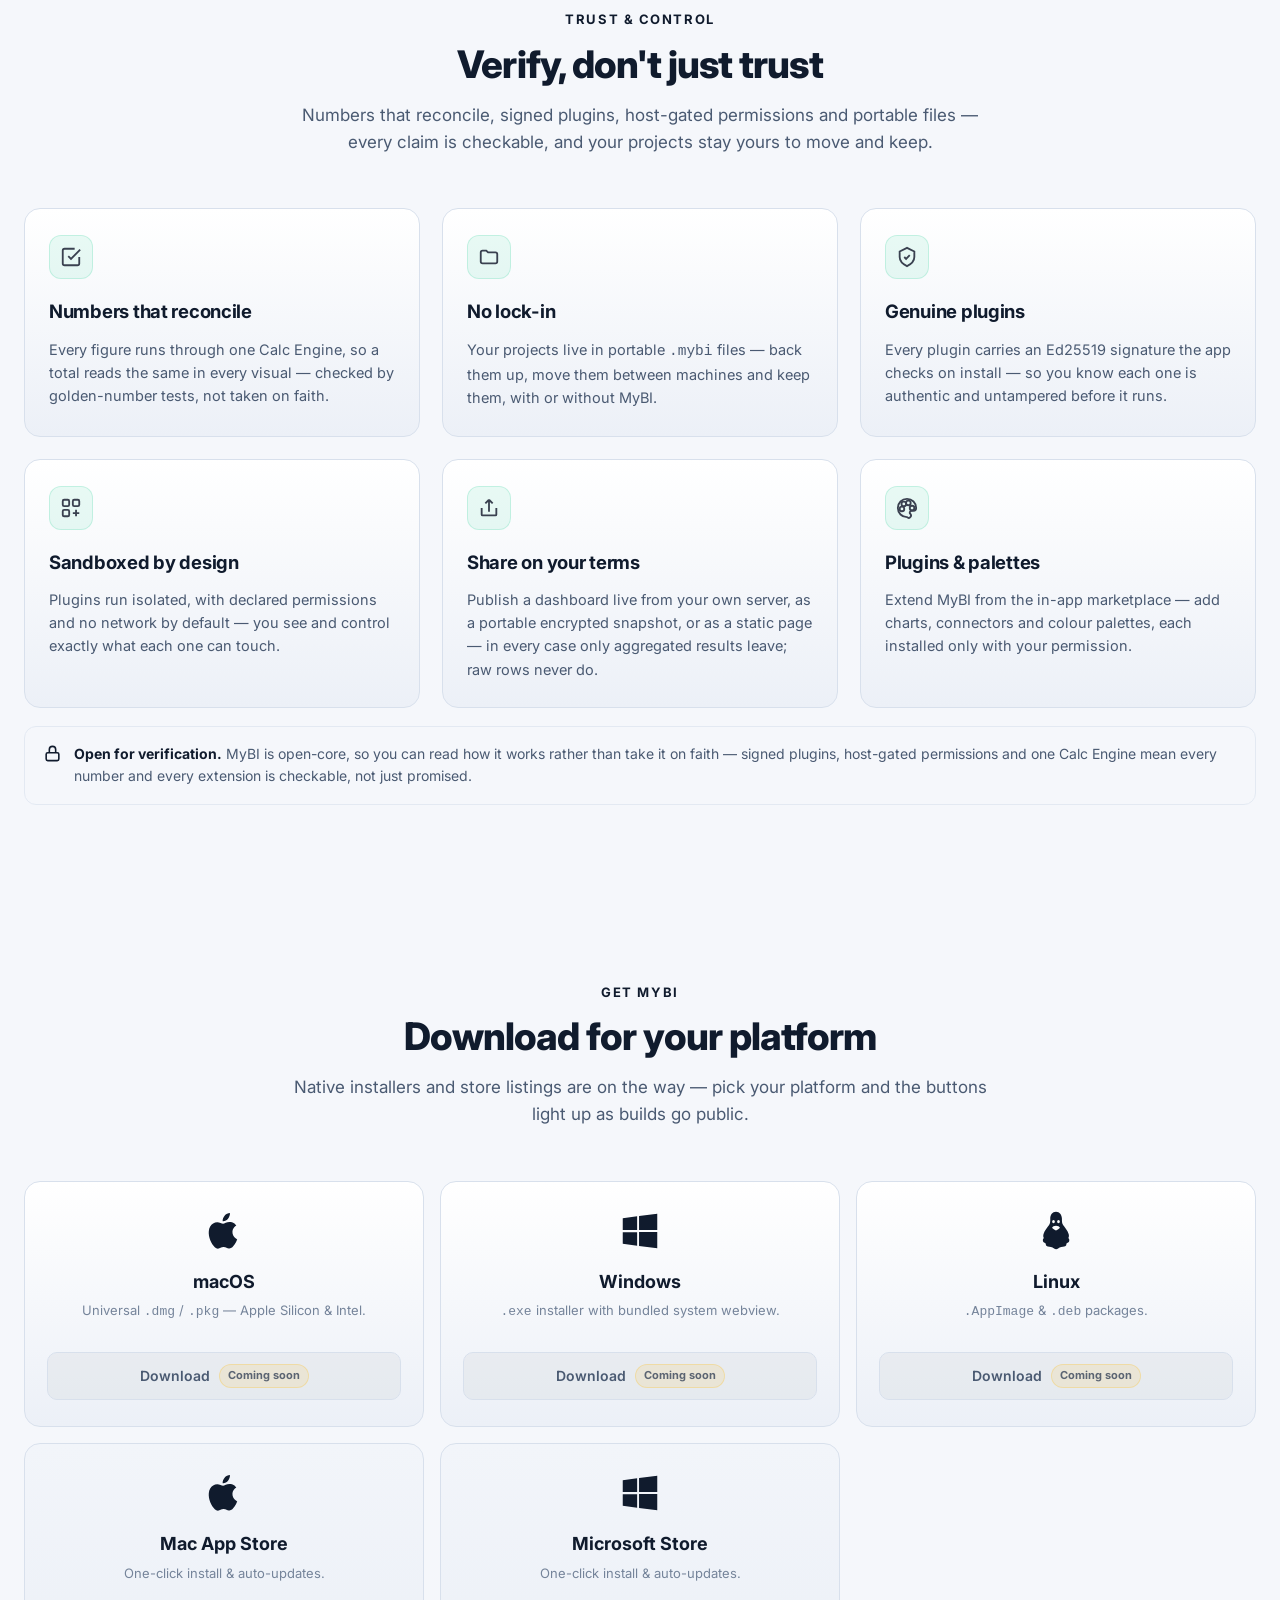
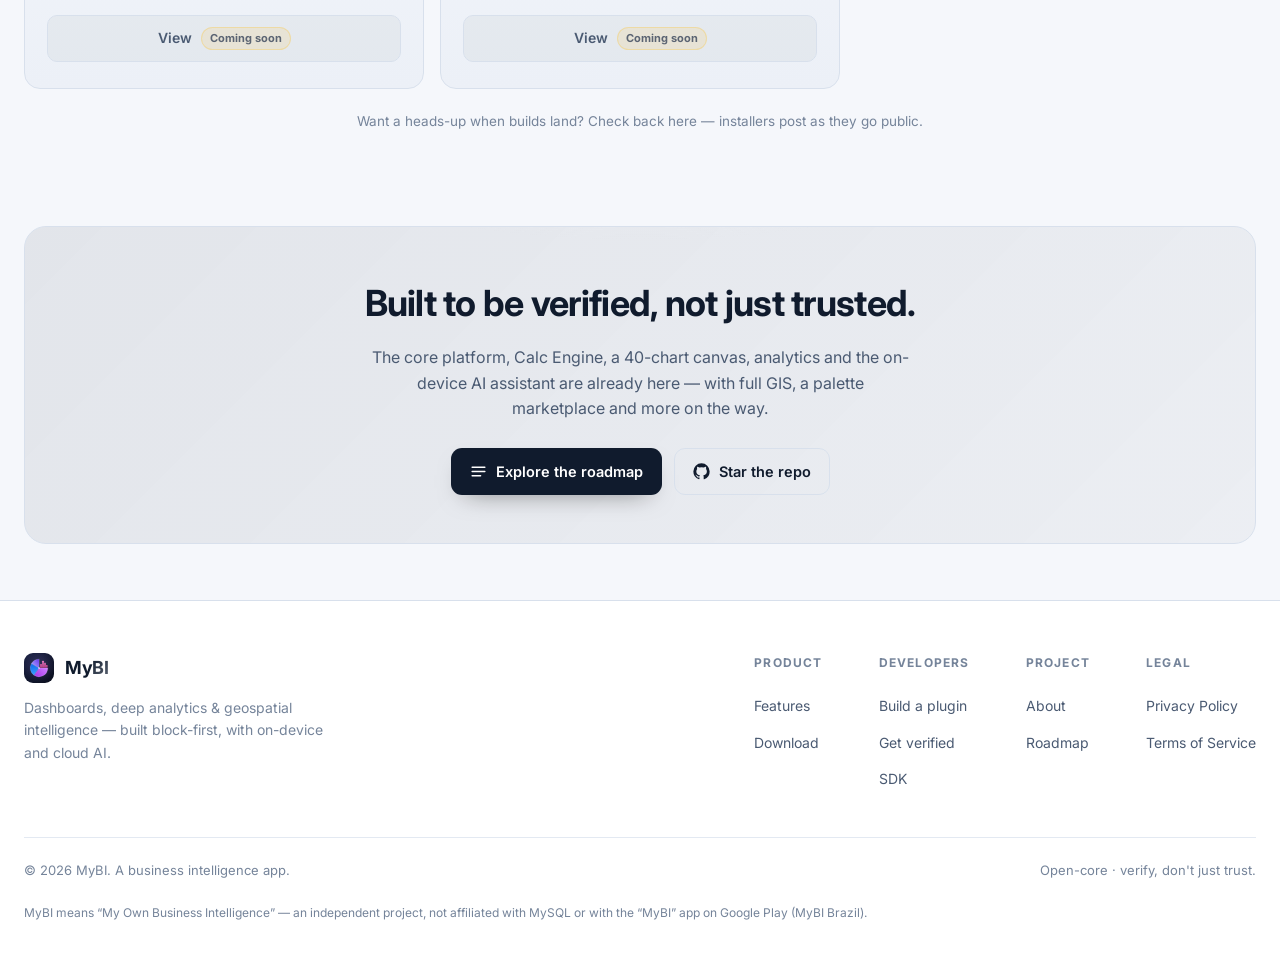
==== commit 15d51d22: "logo: use official app-icon foreground glyph (white seams + centre) on the dark tile; bump cache-bus" ====
--- a/index.html
+++ b/index.html
@@ -9,7 +9,7 @@
 <link rel="preconnect" href="https://fonts.googleapis.com" />
 <link rel="preconnect" href="https://fonts.gstatic.com" crossorigin />
 <link href="https://fonts.googleapis.com/css2?family=Inter:wght@400;500;600;700;800&display=swap" rel="stylesheet" />
-<link rel="icon" type="image/svg+xml" href="assets/logo.svg?v=5" />
+<link rel="icon" type="image/svg+xml" href="assets/logo.svg?v=6" />
 <meta property="og:title" content="MyBI — A business intelligence app" />
 <meta property="og:description" content="BI for macOS, Windows & Linux. Dashboards, deep analytics and geospatial intelligence, with on-device and cloud AI." />
 <meta property="og:type" content="website" />
@@ -23,7 +23,7 @@
 <header class="nav">
   <div class="wrap nav-inner">
     <a class="brand" href="index.html" aria-label="MyBI home">
-      <img class="logo" src="assets/logo.svg?v=5" alt="" aria-hidden="true" />
+      <img class="logo" src="assets/logo.svg?v=6" alt="" aria-hidden="true" />
       <span>My<b>BI</b></span>
     </a>
     <nav class="nav-links">
@@ -279,7 +279,7 @@
     <div class="foot-grid">
       <div class="foot-brand">
         <a class="brand" href="index.html">
-          <img class="logo" src="assets/logo.svg?v=5" alt="" aria-hidden="true" />
+          <img class="logo" src="assets/logo.svg?v=6" alt="" aria-hidden="true" />
           <span>My<b>BI</b></span>
         </a>
         <p>Dashboards, deep analytics &amp; geospatial intelligence — built block-first, with on-device and cloud AI.</p>
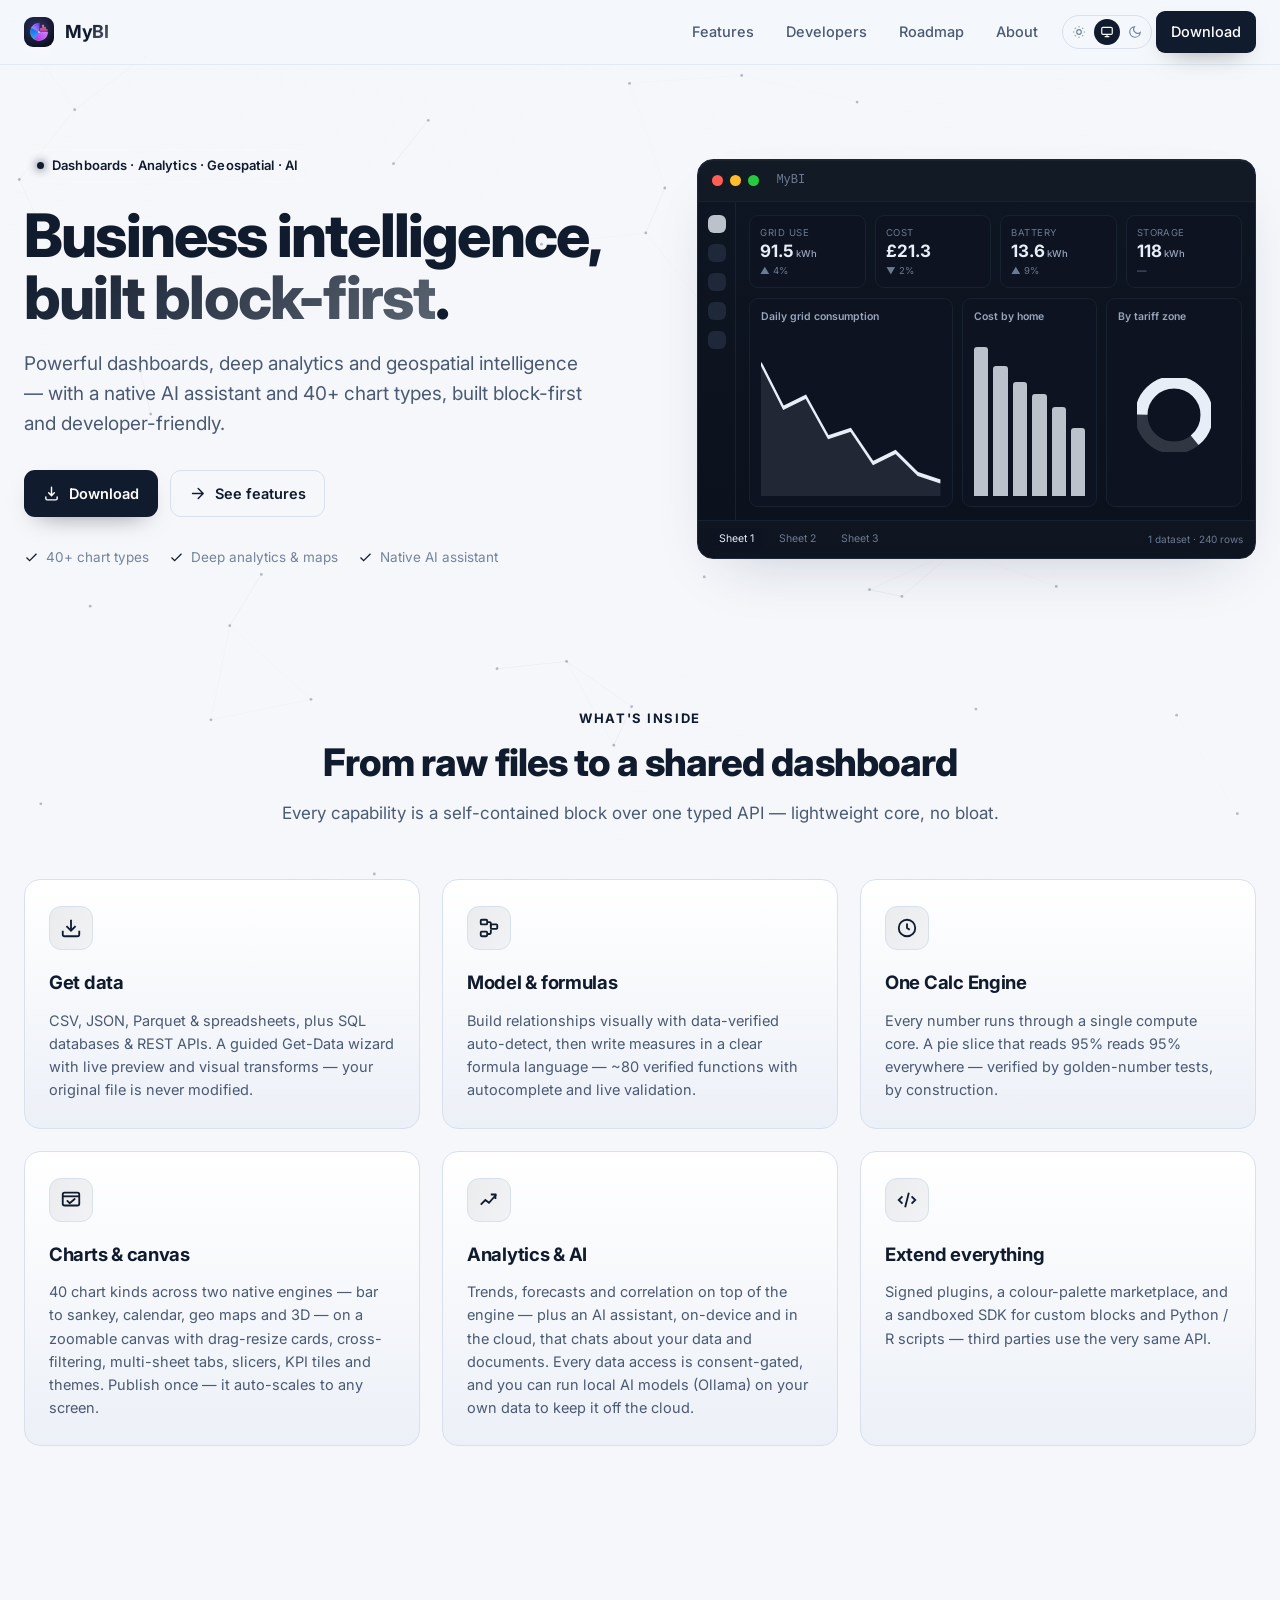
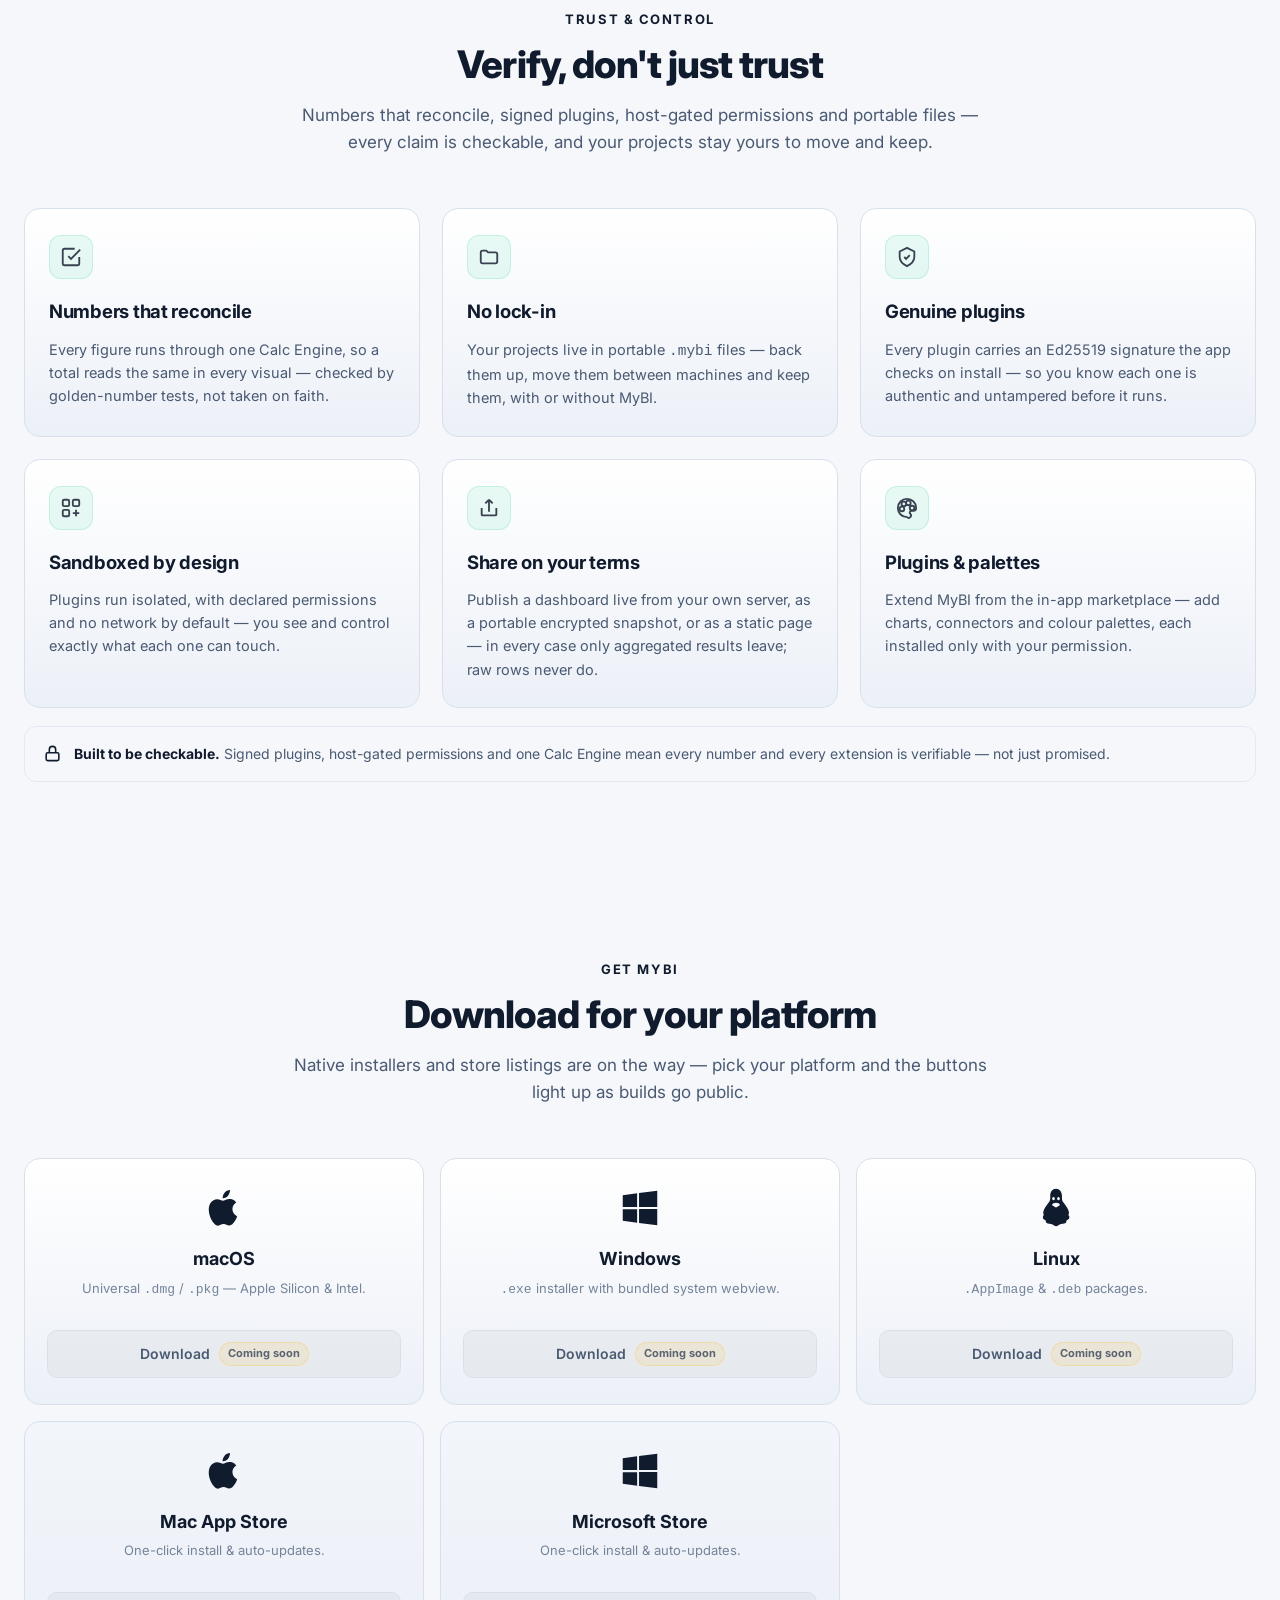
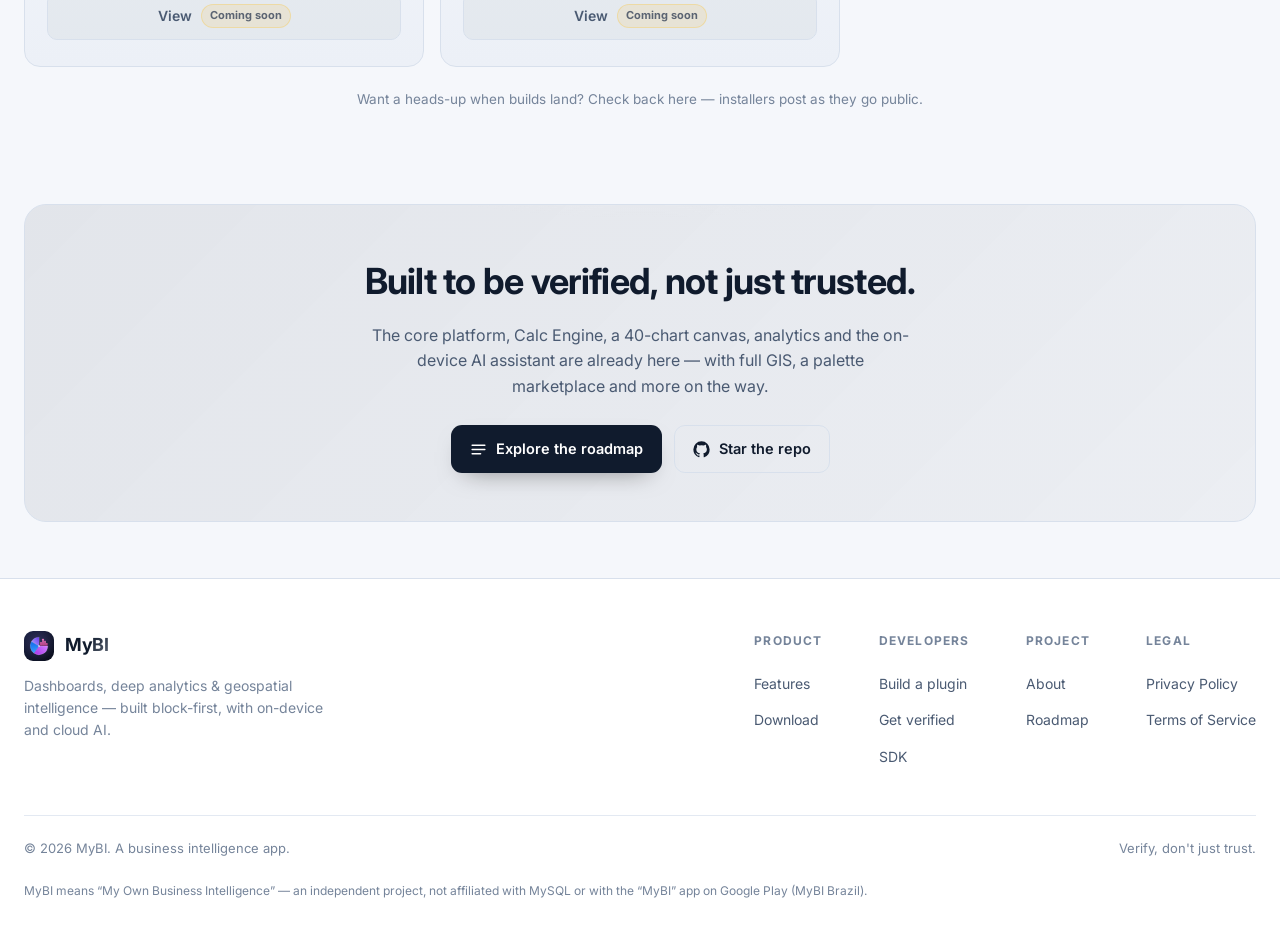
==== commit 36edb19e: "content: drop open-core / open-source / Apache-2.0 wording — MyBI is proprietary (reframe trust copy" ====
--- a/index.html
+++ b/index.html
@@ -192,7 +192,7 @@
 
     <p class="trust-note">
       <svg viewBox="0 0 24 24" fill="none" stroke="currentColor" stroke-width="2"><rect x="4" y="11" width="16" height="10" rx="2"/><path d="M8 11V7a4 4 0 0 1 8 0v4"/></svg>
-      <span><b>Open for verification.</b> MyBI is open-core, so you can read how it works rather than take it on faith — signed plugins, host-gated permissions and one Calc Engine mean every number and every extension is checkable, not just promised.</span>
+      <span><b>Built to be checkable.</b> Signed plugins, host-gated permissions and one Calc Engine mean every number and every extension is verifiable — not just promised.</span>
     </p>
   </div>
 </section>
@@ -305,7 +305,7 @@
     </div>
     <div class="foot-bottom">
       <span>© <span id="year">2026</span> MyBI. A business intelligence app.</span>
-      <span>Open-core · verify, don't just trust.</span>
+      <span>Verify, don't just trust.</span>
     </div>
   </div>
 </footer>
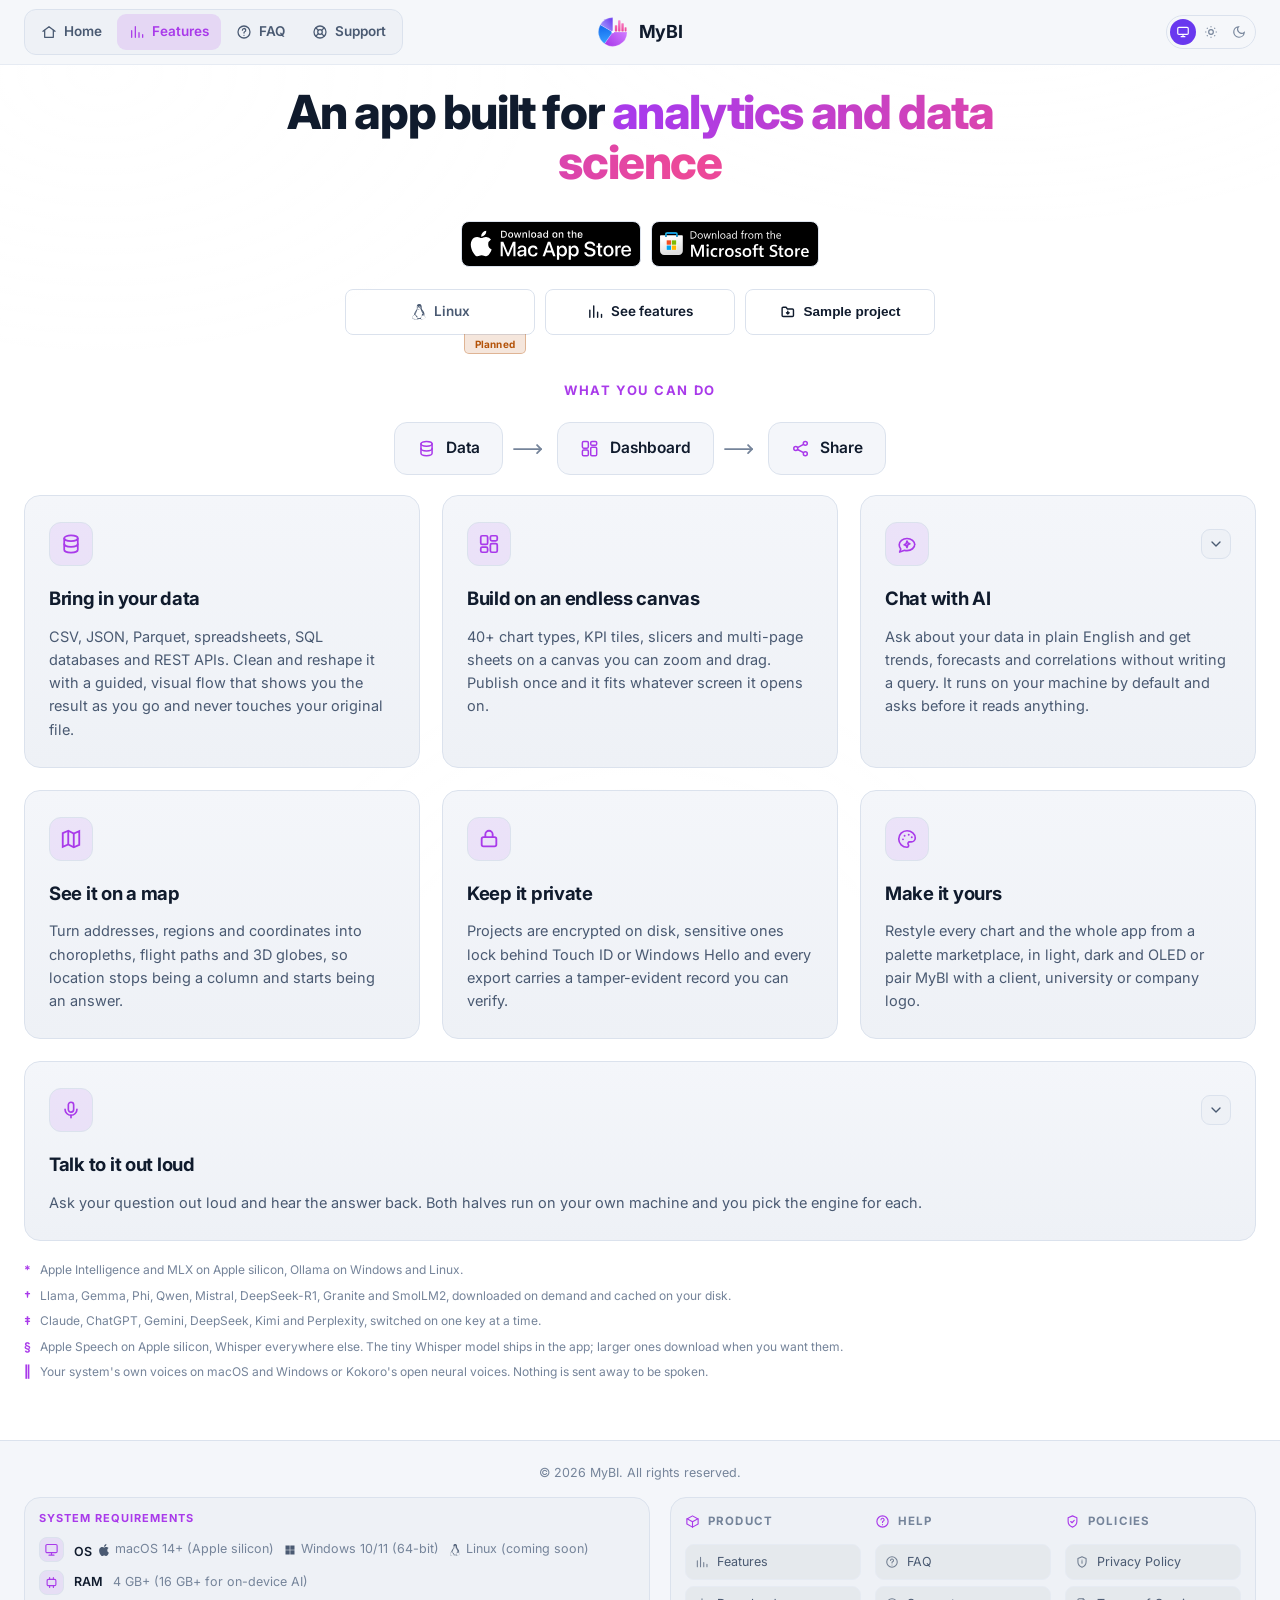
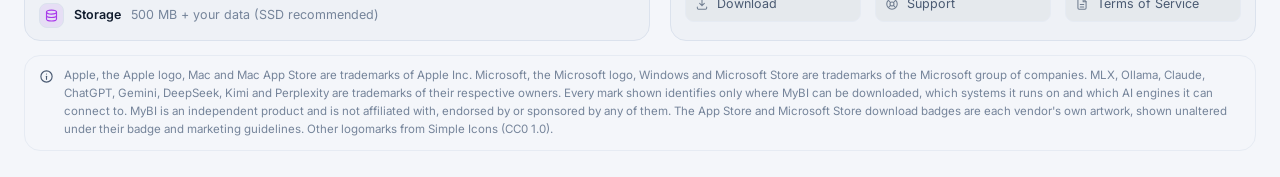
==== commit c9fc6035: "MyBI website The marketing site for MyBI: a static, dependency-free set of pages served from GitHub " ====
--- a/index.html
+++ b/index.html
@@ -3,17 +3,23 @@
 <head>
 <meta charset="UTF-8" />
 <meta name="viewport" content="width=device-width, initial-scale=1" />
-<title>MyBI — A business intelligence app</title>
-<meta name="description" content="MyBI is a business intelligence app for macOS, Windows & Linux. Dashboards, deep analytics and geospatial intelligence, with on-device and cloud AI." />
+<title>MyBI</title>
+<meta name="description" content="MyBI is a business intelligence app for macOS. Dashboards, deep analytics and geospatial intelligence, with on-device and cloud AI." />
 <meta name="theme-color" content="#0a0e17" />
 <link rel="preconnect" href="https://fonts.googleapis.com" />
 <link rel="preconnect" href="https://fonts.gstatic.com" crossorigin />
 <link href="https://fonts.googleapis.com/css2?family=Inter:wght@400;500;600;700;800&display=swap" rel="stylesheet" />
-<link rel="icon" type="image/svg+xml" href="assets/logo.svg?v=6" />
-<meta property="og:title" content="MyBI — A business intelligence app" />
-<meta property="og:description" content="BI for macOS, Windows & Linux. Dashboards, deep analytics and geospatial intelligence, with on-device and cloud AI." />
+<!-- All three are the same mark at the same crop. They were not: the touch icon pointed at the
+     Icon Composer FOREGROUND layer, which carries 20% of safe-area padding on every side because
+     macOS supplies the tile behind it. Standing alone in a tab it read as a small logo adrift in a
+     box, so whichever icon the browser reached for decided what the site looked like. -->
+<link rel="icon" type="image/svg+xml" href="assets/logo-foreground.svg?v=4" />
+<link rel="icon" href="/favicon.ico?v=4" sizes="16x16 32x32 48x48 64x64" />
+<link rel="apple-touch-icon" href="assets/apple-touch-icon.png?v=4" />
+<meta property="og:title" content="MyBI" />
+<meta property="og:description" content="BI for macOS. Dashboards, deep analytics and geospatial intelligence, with on-device and cloud AI." />
 <meta property="og:type" content="website" />
-<link rel="stylesheet" href="assets/styles.css?v=4" />
+<link rel="stylesheet" href="assets/styles.css?v=50" />
 <script>/* pre-apply the saved theme so the page never flashes the wrong one */
 try{var m=localStorage.getItem("mybi-theme")||"system";document.documentElement.dataset.theme=m==="system"?(matchMedia("(prefers-color-scheme: dark)").matches?"dark":"light"):m;}catch(e){}</script>
 </head>
@@ -22,256 +28,299 @@
 <!-- ===================== NAV ===================== -->
 <header class="nav">
   <div class="wrap nav-inner">
+    <!-- LEFT: page tabs. Mirrors MyBI's own Settings sub-tab bar: pill row, icon plus label,
+         active tab in the accent. Folds into the burger panel on phones. -->
+    <nav class="nav-tabs" aria-label="Sections">
+        <a class="nav-tab on" href="index.html"><svg class="nav-tab-ic" viewBox="0 0 24 24" fill="none" stroke="currentColor" stroke-width="1.9" stroke-linecap="round" stroke-linejoin="round"><path d="M3 11l9-7 9 7"/><path d="M5.5 9.5V20h13V9.5"/></svg><span>Home</span></a>
+        <a class="nav-tab" href="#features"><svg class="nav-tab-ic" viewBox="0 0 24 24" fill="none" stroke="currentColor" stroke-width="1.9" stroke-linecap="round" stroke-linejoin="round"><path d="M4 20V10M9.5 20V4M15 20v-7M20.5 20v-4"/></svg><span>Features</span></a>
+        <a class="nav-tab" href="faq.html"><svg class="nav-tab-ic" viewBox="0 0 24 24" fill="none" stroke="currentColor" stroke-width="1.9" stroke-linecap="round" stroke-linejoin="round"><circle cx="12" cy="12" r="9"/><path d="M9.6 9.3a2.5 2.5 0 1 1 3.4 2.3c-.6.3-1 .9-1 1.6v.3"/><path d="M12 17v.01"/></svg><span>FAQ</span></a>
+        <a class="nav-tab" href="support.html"><svg class="nav-tab-ic" viewBox="0 0 24 24" fill="none" stroke="currentColor" stroke-width="1.9" stroke-linecap="round" stroke-linejoin="round"><circle cx="12" cy="12" r="9"/><circle cx="12" cy="12" r="3.4"/><path d="M14.4 9.6 18 6M6 18l3.6-3.6M14.4 14.4 18 18M6 6l3.6 3.6"/></svg><span>Support</span></a>
+    </nav>
+
+    <!-- CENTRE: the mark, positioned against the BAR rather than the space left between the
+         side zones, so it stays put as those zones change width from page to page. -->
     <a class="brand" href="index.html" aria-label="MyBI home">
-      <img class="logo" src="assets/logo.svg?v=6" alt="" aria-hidden="true" />
+      <img class="logo" src="assets/logo-foreground.svg?v=2" alt="" aria-hidden="true" />
       <span>My<b>BI</b></span>
     </a>
-    <nav class="nav-links">
-      <a href="#features">Features</a>
-      <a href="build-plugin.html">Developers</a>
-      <a href="roadmap.html">Roadmap</a>
-      <a href="about.html">About</a>
+
+    <!-- RIGHT: theme plus the one call to action. -->
+    <div class="nav-actions">
       <span class="theme-seg" role="group" aria-label="Colour theme">
+        <button type="button" data-mode="system" title="System" aria-label="Follow the system theme"><svg viewBox="0 0 24 24" fill="none" stroke="currentColor" stroke-width="2"><rect x="3" y="4" width="18" height="12" rx="2"/><path d="M8 20h8M12 16v4"/></svg></button>
         <button type="button" data-mode="light" title="Light" aria-label="Light theme"><svg viewBox="0 0 24 24" fill="none" stroke="currentColor" stroke-width="2"><circle cx="12" cy="12" r="4"/><path d="M12 2v2M12 20v2M4.9 4.9l1.4 1.4M17.7 17.7l1.4 1.4M2 12h2M20 12h2M4.9 19.1l1.4-1.4M17.7 6.3l1.4-1.4"/></svg></button>
-        <button type="button" data-mode="system" title="System" aria-label="Follow the system theme"><svg viewBox="0 0 24 24" fill="none" stroke="currentColor" stroke-width="2"><rect x="3" y="4" width="18" height="12" rx="2"/><path d="M8 20h8M12 16v4"/></svg></button>
         <button type="button" data-mode="dark" title="Dark" aria-label="Dark theme"><svg viewBox="0 0 24 24" fill="none" stroke="currentColor" stroke-width="2"><path d="M21 12.8A9 9 0 1 1 11.2 3 7 7 0 0 0 21 12.8Z"/></svg></button>
       </span>
-      <a class="btn btn-primary btn-sm" href="#download">Download</a>
-    </nav>
+      <a class="btn btn-primary btn-sm" href="#download"><svg viewBox="0 0 24 24" fill="none" stroke="currentColor" stroke-width="2" stroke-linecap="round" stroke-linejoin="round" aria-hidden="true"><path d="M12 3v12m0 0 4-4m-4 4-4-4M4 17v2a2 2 0 0 0 2 2h12a2 2 0 0 0 2-2v-2"/></svg>Download</a>
+    </div>
+
+    <button class="nav-burger" type="button" aria-label="Menu" aria-expanded="false">
+      <svg viewBox="0 0 24 24" fill="none" stroke="currentColor" stroke-width="2" stroke-linecap="round"><path d="M4 7h16M4 12h16M4 17h16"/></svg>
+    </button>
   </div>
 </header>
 
 <main>
 
 <!-- ===================== HERO ===================== -->
-<section class="hero">
+<section class="hero" id="download">
   <div class="wrap hero-grid">
     <div>
-      <span class="eyebrow"><span class="dot"></span> Dashboards · Analytics · Geospatial · AI</span>
-      <h1 class="hero-title">Business intelligence, <span class="g">built block-first</span>.</h1>
-      <p class="hero-sub">Powerful dashboards, deep analytics and geospatial intelligence — with a native AI assistant and 40+ chart types, built block-first and developer-friendly.</p>
-      <div class="hero-cta">
-        <a class="btn btn-primary" href="#download">
-          <svg viewBox="0 0 24 24" fill="none" stroke="currentColor" stroke-width="2" stroke-linecap="round" stroke-linejoin="round" aria-hidden="true"><path d="M12 3v12m0 0 4-4m-4 4-4-4M4 17v2a2 2 0 0 0 2 2h12a2 2 0 0 0 2-2v-2"/></svg>
-          Download
+      <h1 class="hero-title">
+        <!-- Two headlines in one grid cell, cross-faded on a timer. Stacked rather than swapped
+             in place so the cell is always as tall as the taller line and nothing below it moves
+             when they change. JS adds .on; with JS off or reduced motion on, the first line is
+             the one that shows and it simply never changes. -->
+        <span class="rot">
+          <span class="rot-line on">An app built for <span class="g">analytics and data science</span></span>
+          <span class="rot-line" aria-hidden="true">From dataset, to a <span class="g">dashboard you can share</span></span>
+        </span>
+      </h1>
+      <!-- Two rows, because two different kinds of thing are being sized. The stores ship each
+           vendor's own badge artwork — Apple's per the App Store Marketing Guidelines, Microsoft's
+           per its Store badge guidance — and a badge is a fixed-ratio plate that may not be
+           stretched, retinted or reframed, so it cannot take a flex basis the way the buttons below
+           it do. Giving them their own row is what lets both be correct: the badges keep their
+           ratios at a shared height, and the three remaining buttons keep the equal-boxes rule.
+           The dark plate is the one that ships in both themes; what the theme changes is the rule
+           around its edge, and it is keyed to the resolved data-theme rather than to
+           prefers-color-scheme, so the site's own Light / System / Dark control drives it instead
+           of the OS overruling a visitor who chose otherwise. -->
+      <div class="hero-cta hero-cta-split">
+        <div class="cta-stores">
+        <!-- Wrapped, so the tip below has something to be positioned against. -->
+        <span class="tip-wrap">
+        <a class="store-badge sb-apple" href="https://apps.apple.com/in/app/mybi/id6791545656?mt=12"
+           target="_blank" rel="noopener" aria-describedby="as-tip">
+          <!-- The badge carries its own wordmark as artwork, so the accessible name has to be text.
+               Real text rather than aria-label: it is also what shows if the artwork fails. -->
+          <span class="vh">Download MyBI on the Mac App Store</span>
         </a>
+        <!-- Not a title attribute: it carries a link, and a native tooltip cannot be clicked into.
+             role="note" rather than a live region, since it is descriptive rather than an alert. -->
+        <span class="btn-tip" id="as-tip" role="note" hidden>
+          <span class="btn-tip-t">MyBI is compliant with Apple's policies and guidelines
+            &amp; is approved to be on App Store</span>
+          <a class="btn-tip-a" href="https://developer.apple.com/app-store/review/guidelines/" data-external>
+            Read Apple's Policies &amp; Guidelines
+            <svg viewBox="0 0 24 24" fill="none" stroke="currentColor" stroke-width="2.2" stroke-linecap="round" stroke-linejoin="round" aria-hidden="true"><path d="M7 17 17 7M9 7h8v8"/></svg>
+          </a>
+        </span>
+        </span>
+        <!-- The listing is live. href is the web PDP, which is the one URL that resolves on every
+             OS; on Windows the script swaps it for ms-windows-store://, which hands the same page
+             straight to the Store app. Shipping the web URL in the markup means a visitor with JS
+             off still gets a link that works. -->
+        <span class="tip-wrap">
+        <a class="store-badge sb-ms" id="ms-store" href="https://apps.microsoft.com/detail/9PC422FHPHLJ"
+           target="_blank" rel="noopener" aria-describedby="ms-tip">
+          <span class="vh">Download MyBI from the Microsoft Store</span>
+        </a>
+        <span class="btn-tip" id="ms-tip" role="note" hidden>
+          <span class="btn-tip-t">MyBI is compliant with Microsoft's policies and guidelines
+            &amp; is approved to be on Microsoft Store</span>
+          <a class="btn-tip-a" href="https://learn.microsoft.com/en-us/windows/apps/publish/store-policies" data-external>
+            Read Microsoft's Policies &amp; Guidelines
+            <svg viewBox="0 0 24 24" fill="none" stroke="currentColor" stroke-width="2.2" stroke-linecap="round" stroke-linejoin="round" aria-hidden="true"><path d="M7 17 17 7M9 7h8v8"/></svg>
+          </a>
+        </span>
+        </span>
+        </div>
+        <div class="cta-more">
+        <span class="btn btn-ghost btn-soon">
+          <svg class="lx-logo" viewBox="0 0 24 24" aria-hidden="true"><path fill="currentColor" d="M12.504 0c-.155 0-.315.008-.48.021-4.226.333-3.105 4.807-3.17 6.298-.076 1.092-.3 1.953-1.05 3.02-.885 1.051-2.127 2.75-2.716 4.521-.278.832-.41 1.684-.287 2.489a.424.424 0 00-.11.135c-.26.268-.45.6-.663.839-.199.199-.485.267-.797.4-.313.136-.658.269-.864.68-.09.189-.136.394-.132.602 0 .199.027.4.055.536.058.399.116.728.04.97-.249.68-.28 1.145-.106 1.484.174.334.535.47.94.601.81.2 1.91.135 2.774.6.926.466 1.866.67 2.616.47.526-.116.97-.464 1.208-.946.587-.003 1.23-.269 2.26-.334.699-.058 1.574.267 2.577.2.025.134.063.198.114.333l.003.003c.391.778 1.113 1.132 1.884 1.071.771-.06 1.592-.536 2.257-1.306.631-.765 1.683-1.084 2.378-1.503.348-.199.629-.469.649-.853.023-.4-.2-.811-.714-1.376v-.097l-.003-.003c-.17-.2-.25-.535-.338-.926-.085-.401-.182-.786-.492-1.046h-.003c-.059-.054-.123-.067-.188-.135a.357.357 0 00-.19-.064c.431-1.278.264-2.55-.173-3.694-.533-1.41-1.465-2.638-2.175-3.483-.796-1.005-1.576-1.957-1.56-3.368.026-2.152.236-6.133-3.544-6.139zm.529 3.405h.013c.213 0 .396.062.584.198.19.135.33.332.438.533.105.259.158.459.166.724 0-.02.006-.04.006-.06v.105a.086.086 0 01-.004-.021l-.004-.024a1.807 1.807 0 01-.15.706.953.953 0 01-.213.335.71.71 0 00-.088-.042c-.104-.045-.198-.064-.284-.133a1.312 1.312 0 00-.22-.066c.05-.06.146-.133.183-.198.053-.128.082-.264.088-.402v-.02a1.21 1.21 0 00-.061-.4c-.045-.134-.101-.2-.183-.333-.084-.066-.167-.132-.267-.132h-.016c-.093 0-.176.03-.262.132a.8.8 0 00-.205.334 1.18 1.18 0 00-.09.4v.019c.002.089.008.179.02.267-.193-.067-.438-.135-.607-.202a1.635 1.635 0 01-.018-.2v-.02a1.772 1.772 0 01.15-.768c.082-.22.232-.406.43-.533a.985.985 0 01.594-.2zm-2.962.059h.036c.142 0 .27.048.399.135.146.129.264.288.344.465.09.199.14.4.153.667v.004c.007.134.006.2-.002.266v.08c-.03.007-.056.018-.083.024-.152.055-.274.135-.393.2.012-.09.013-.18.003-.267v-.015c-.012-.133-.04-.2-.082-.333a.613.613 0 00-.166-.267.248.248 0 00-.183-.064h-.021c-.071.006-.13.04-.186.132a.552.552 0 00-.12.27.944.944 0 00-.023.33v.015c.012.135.037.2.08.334.046.134.098.2.166.268.01.009.02.018.034.024-.07.057-.117.07-.176.136a.304.304 0 01-.131.068 2.62 2.62 0 01-.275-.402 1.772 1.772 0 01-.155-.667 1.759 1.759 0 01.08-.668 1.43 1.43 0 01.283-.535c.128-.133.26-.2.418-.2zm1.37 1.706c.332 0 .733.065 1.216.399.293.2.523.269 1.052.468h.003c.255.136.405.266.478.399v-.131a.571.571 0 01.016.47c-.123.31-.516.643-1.063.842v.002c-.268.135-.501.333-.775.465-.276.135-.588.292-1.012.267a1.139 1.139 0 01-.448-.067 3.566 3.566 0 01-.322-.198c-.195-.135-.363-.332-.612-.465v-.005h-.005c-.4-.246-.616-.512-.686-.71-.07-.268-.005-.47.193-.6.224-.135.38-.271.483-.336.104-.074.143-.102.176-.131h.002v-.003c.169-.202.436-.47.839-.601.139-.036.294-.065.466-.065zm2.8 2.142c.358 1.417 1.196 3.475 1.735 4.473.286.534.855 1.659 1.102 3.024.156-.005.33.018.513.064.646-1.671-.546-3.467-1.089-3.966-.22-.2-.232-.335-.123-.335.59.534 1.365 1.572 1.646 2.757.13.535.16 1.104.021 1.67.067.028.135.06.205.067 1.032.534 1.413.938 1.23 1.537v-.043c-.06-.003-.12 0-.18 0h-.016c.151-.467-.182-.825-1.065-1.224-.915-.4-1.646-.336-1.77.465-.008.043-.013.066-.018.135-.068.023-.139.053-.209.064-.43.268-.662.669-.793 1.187-.13.533-.17 1.156-.205 1.869v.003c-.02.334-.17.838-.319 1.35-1.5 1.072-3.58 1.538-5.348.334a2.645 2.645 0 00-.402-.533 1.45 1.45 0 00-.275-.333c.182 0 .338-.03.465-.067a.615.615 0 00.314-.334c.108-.267 0-.697-.345-1.163-.345-.467-.931-.995-1.788-1.521-.63-.4-.986-.87-1.15-1.396-.165-.534-.143-1.085-.015-1.645.245-1.07.873-2.11 1.274-2.763.107-.065.037.135-.408.974-.396.751-1.14 2.497-.122 3.854a8.123 8.123 0 01.647-2.876c.564-1.278 1.743-3.504 1.836-5.268.048.036.217.135.289.202.218.133.38.333.59.465.21.201.477.335.876.335.039.003.075.006.11.006.412 0 .73-.134.997-.268.29-.134.52-.334.74-.4h.005c.467-.135.835-.402 1.044-.7zm2.185 8.958c.037.6.343 1.245.882 1.377.588.134 1.434-.333 1.791-.765l.211-.01c.315-.007.577.01.847.268l.003.003c.208.199.305.53.391.876.085.4.154.78.409 1.066.486.527.645.906.636 1.14l.003-.007v.018l-.003-.012c-.015.262-.185.396-.498.595-.63.401-1.746.712-2.457 1.57-.618.737-1.37 1.14-2.036 1.191-.664.053-1.237-.2-1.574-.898l-.005-.003c-.21-.4-.12-1.025.056-1.69.176-.668.428-1.344.463-1.897.037-.714.076-1.335.195-1.814.12-.465.308-.797.641-.984l.045-.022zm-10.814.049h.01c.053 0 .105.005.157.014.376.055.706.333 1.023.752l.91 1.664.003.003c.243.533.754 1.064 1.189 1.637.434.598.77 1.131.729 1.57v.006c-.057.744-.48 1.148-1.125 1.294-.645.135-1.52.002-2.395-.464-.968-.536-2.118-.469-2.857-.602-.369-.066-.61-.2-.723-.4-.11-.2-.113-.602.123-1.23v-.004l.002-.003c.117-.334.03-.752-.027-1.118-.055-.401-.083-.71.043-.94.16-.334.396-.4.69-.533.294-.135.64-.202.915-.47h.002v-.002c.256-.268.445-.601.668-.838.19-.201.38-.336.663-.336zm7.159-9.074c-.435.201-.945.535-1.488.535-.542 0-.97-.267-1.28-.466-.154-.134-.28-.268-.373-.335-.164-.134-.144-.333-.074-.333.109.016.129.134.199.2.096.066.215.2.36.333.292.2.68.467 1.167.467.485 0 1.053-.267 1.398-.466.195-.135.445-.334.648-.467.156-.136.149-.267.279-.267.128.016.034.134-.147.332a8.097 8.097 0 01-.69.468zm-1.082-1.583V5.64c-.006-.02.013-.042.029-.05.074-.043.18-.027.26.004.063 0 .16.067.15.135-.006.049-.085.066-.135.066-.055 0-.092-.043-.141-.068-.052-.018-.146-.008-.163-.065zm-.551 0c-.02.058-.113.049-.166.066-.047.025-.086.068-.14.068-.05 0-.13-.02-.136-.068-.01-.066.088-.133.15-.133.08-.031.184-.047.259-.005.019.009.036.03.03.05v.02h.003z"/></svg>
+          Linux <span class="soon">Planned</span>
+        </span>
         <a class="btn btn-ghost" href="#features">
-          <svg viewBox="0 0 24 24" fill="none" stroke="currentColor" stroke-width="2" stroke-linecap="round" stroke-linejoin="round" aria-hidden="true"><path d="M5 12h14M13 5l7 7-7 7"/></svg>
+          <svg viewBox="0 0 24 24" fill="none" stroke="currentColor" stroke-width="2" stroke-linecap="round" stroke-linejoin="round" aria-hidden="true"><path d="M4 20V10M9.5 20V4M15 20v-7M20.5 20v-4"/></svg>
           See features
         </a>
-      </div>
-      <div class="hero-meta">
-        <span><svg viewBox="0 0 24 24" fill="none" stroke="currentColor" stroke-width="2"><path d="M20 6 9 17l-5-5"/></svg> 40+ chart types</span>
-        <span><svg viewBox="0 0 24 24" fill="none" stroke="currentColor" stroke-width="2"><path d="M20 6 9 17l-5-5"/></svg> Deep analytics &amp; maps</span>
-        <span><svg viewBox="0 0 24 24" fill="none" stroke="currentColor" stroke-width="2"><path d="M20 6 9 17l-5-5"/></svg> Native AI assistant</span>
-      </div>
-    </div>
-
-    <!-- Auto-playing app showcase: cycles Data → Canvas → Semantic → Plugins → Palettes -->
-    <div class="mock" id="hero-mock" aria-hidden="true">
-      <div class="mock-bar"><i></i><i></i><i></i><span class="tt">MyBI</span></div>
-      <div class="mock-app">
-        <div class="mock-side"><span class="ms-ic on"></span><span class="ms-ic"></span><span class="ms-ic"></span><span class="ms-ic"></span><span class="ms-ic"></span></div>
-        <div class="mock-main">
-          <div class="dk-kpis">
-            <div class="dk-kpi"><span class="dk-k-t">Grid use</span><span class="dk-k-v">91.5<small>kWh</small></span><span class="dk-k-d">▲ 4%</span></div>
-            <div class="dk-kpi"><span class="dk-k-t">Cost</span><span class="dk-k-v">£21.3</span><span class="dk-k-d">▼ 2%</span></div>
-            <div class="dk-kpi"><span class="dk-k-t">Battery</span><span class="dk-k-v">13.6<small>kWh</small></span><span class="dk-k-d">▲ 9%</span></div>
-            <div class="dk-kpi"><span class="dk-k-t">Storage</span><span class="dk-k-v">118<small>kWh</small></span><span class="dk-k-d">—</span></div>
-          </div>
-          <div class="dk-charts">
-            <div class="dk-card dk-wide"><span class="dk-c-t">Daily grid consumption</span><svg class="dk-line" viewBox="0 0 240 88" preserveAspectRatio="none"><polyline points="0,16 30,40 60,34 90,56 120,52 150,70 180,64 210,76 240,80 240,88 0,88" fill="currentColor" opacity=".09" stroke="none"/><polyline points="0,16 30,40 60,34 90,56 120,52 150,70 180,64 210,76 240,80" fill="none" stroke="currentColor" stroke-width="2.2"/></svg></div>
-            <div class="dk-card"><span class="dk-c-t">Cost by home</span><div class="dk-bars"><i style="height:92%"></i><i style="height:80%"></i><i style="height:70%"></i><i style="height:63%"></i><i style="height:55%"></i><i style="height:42%"></i></div></div>
-            <div class="dk-card"><span class="dk-c-t">By tariff zone</span><svg class="dk-pie" viewBox="0 0 36 36"><circle cx="18" cy="18" r="15.9" fill="none" stroke="currentColor" stroke-width="6" opacity=".16"/><circle cx="18" cy="18" r="15.9" fill="none" stroke="currentColor" stroke-width="6" stroke-dasharray="64 36" stroke-dashoffset="25"/></svg></div>
-          </div>
-        </div>
-      </div>
-      <div class="mock-foot"><span class="mf-tab on">Sheet 1</span><span class="mf-tab">Sheet 2</span><span class="mf-tab">Sheet 3</span><span class="mf-status">1 dataset · 240 rows</span></div>
+        <button class="btn btn-ghost" type="button" id="sample-open">
+          <svg viewBox="0 0 24 24" fill="none" stroke="currentColor" stroke-width="2" stroke-linecap="round" stroke-linejoin="round" aria-hidden="true"><path d="M3 7.5A1.5 1.5 0 0 1 4.5 6h4l2 2.4h7A1.5 1.5 0 0 1 19 9.9v7.6A1.5 1.5 0 0 1 17.5 19h-13A1.5 1.5 0 0 1 3 17.5Z"/><path d="M11 11.5v4m0 0 1.8-1.8M11 15.5 9.2 13.7"/></svg>
+          Sample project
+        </button>
+        </div>
+      </div>
     </div>
   </div>
 </section>
 
 <!-- ===================== FEATURES ===================== -->
+<!-- Written for someone deciding whether to use MyBI, not for someone reading the architecture.
+     The Calc Engine, the block API and the typed core are real and they are why the numbers agree , 
+     but "one typed API over self-contained blocks" is a fact about the code, not a reason to try
+     the app. Where an internal guarantees something a user cares about, the guarantee is the
+     headline and the mechanism is the aside. -->
 <section id="features">
   <div class="wrap">
     <div class="sec-head">
-      <span class="kicker">What's inside</span>
-      <h2 class="sec-title">From raw files to a shared dashboard</h2>
-      <p class="sec-sub">Every capability is a self-contained block over one typed API — lightweight core, no bloat.</p>
+      <span class="kicker">What you can do</span>
+      <div class="flowline" role="img" aria-label="Data, then dashboard, then share">
+        <span class="fl-node"><svg viewBox="0 0 24 24" fill="none" stroke="currentColor" stroke-width="1.9" stroke-linecap="round" stroke-linejoin="round" aria-hidden="true"><ellipse cx="12" cy="6" rx="7" ry="3"/><path d="M5 6v12c0 1.66 3.13 3 7 3s7-1.34 7-3V6"/><path d="M5 12c0 1.66 3.13 3 7 3s7-1.34 7-3"/></svg><b>Data</b></span><span class="fl-arrow" aria-hidden="true"><svg viewBox="0 0 34 12" fill="none" stroke="currentColor" stroke-width="1.8" stroke-linecap="round" stroke-linejoin="round"><path class="fl-line" d="M1 6h27"/><path class="fl-head" d="m24 2 4 4-4 4"/></svg></span><span class="fl-node"><svg viewBox="0 0 24 24" fill="none" stroke="currentColor" stroke-width="1.9" stroke-linecap="round" stroke-linejoin="round" aria-hidden="true"><rect x="3" y="3" width="7.5" height="8.5" rx="1.6"/><rect x="13.5" y="3" width="7.5" height="5" rx="1.6"/><rect x="13.5" y="10.5" width="7.5" height="10.5" rx="1.6"/><rect x="3" y="14" width="7.5" height="7" rx="1.6"/></svg><b>Dashboard</b></span><span class="fl-arrow fl-arrow-2" aria-hidden="true"><svg class="fl-straight" viewBox="0 0 34 12" fill="none" stroke="currentColor" stroke-width="1.8" stroke-linecap="round" stroke-linejoin="round"><path class="fl-line" d="M1 6h27"/><path class="fl-head" d="m24 2 4 4-4 4"/></svg><!--
+        A second drawing of the same arrow, for the width where the row breaks in two. There the
+        straight one pointed at Share out of empty space, having left Dashboard behind on the line
+        above; this one leaves Dashboard's right edge, drops, and comes back into Share's right side,
+        so the break reads as one continuous flow. Its box is a grid cell spanning exactly those two
+        edges, which is what keeps the ends on the corners without measuring anything.
+     --><svg class="fl-curve" viewBox="0 0 155 64" preserveAspectRatio="none" fill="none" stroke="currentColor" stroke-width="1.8" stroke-linecap="round" stroke-linejoin="round"><path class="fl-line" vector-effect="non-scaling-stroke" d="M147 0v26c0 8-6 14-14 14H6"/><path class="fl-head" vector-effect="non-scaling-stroke" d="m10 36-4 4 4 4"/></svg></span><span class="fl-node"><svg viewBox="0 0 24 24" fill="none" stroke="currentColor" stroke-width="1.9" stroke-linecap="round" stroke-linejoin="round" aria-hidden="true"><circle cx="18" cy="5.5" r="2.5"/><circle cx="6" cy="12" r="2.5"/><circle cx="18" cy="18.5" r="2.5"/><path d="m8.2 10.8 7.6-4M8.2 13.2l7.6 4"/></svg><b>Share</b></span>
+      </div>
     </div>
     <div class="features">
 
       <div class="feature">
-        <div class="ic"><svg viewBox="0 0 24 24" fill="none" stroke="currentColor" stroke-width="2"><path d="M21 15v4a2 2 0 0 1-2 2H5a2 2 0 0 1-2-2v-4"/><path d="M7 10l5 5 5-5"/><path d="M12 15V3"/></svg></div>
-        <h3>Get data</h3>
-        <p>CSV, JSON, Parquet &amp; spreadsheets, plus SQL databases &amp; REST APIs. A guided Get-Data wizard with live preview and visual transforms — your original file is never modified.</p>
-      </div>
-
-      <div class="feature">
-        <div class="ic"><svg viewBox="0 0 24 24" fill="none" stroke="currentColor" stroke-width="2"><rect x="3" y="3" width="7" height="5" rx="1"/><rect x="14" y="8" width="7" height="5" rx="1"/><rect x="3" y="16" width="7" height="5" rx="1"/><path d="M10 5.5h2.5a1.5 1.5 0 0 1 1.5 1.5v3.5M10 18.5h2.5a1.5 1.5 0 0 0 1.5-1.5v-3.5"/></svg></div>
-        <h3>Model &amp; formulas</h3>
-        <p>Build relationships visually with data-verified auto-detect, then write measures in a clear formula language — ~80 verified functions with autocomplete and live validation.</p>
-      </div>
-
-      <div class="feature">
-        <div class="ic"><svg viewBox="0 0 24 24" fill="none" stroke="currentColor" stroke-width="2"><circle cx="12" cy="12" r="9"/><path d="M12 7v5l3 2"/></svg></div>
-        <h3>One Calc Engine</h3>
-        <p>Every number runs through a single compute core. A pie slice that reads 95% reads 95% everywhere — verified by golden-number tests, by construction.</p>
-      </div>
-
-      <div class="feature">
-        <div class="ic"><svg viewBox="0 0 24 24" fill="none" stroke="currentColor" stroke-width="2"><rect x="3" y="4" width="18" height="14" rx="2"/><path d="M3 8h18"/><path d="M8 13l2.5 2.5L16 11" stroke-linecap="round" stroke-linejoin="round"/></svg></div>
-        <h3>Charts &amp; canvas</h3>
-        <p>40 chart kinds across two native engines — bar to sankey, calendar, geo maps and 3D — on a zoomable canvas with drag-resize cards, cross-filtering, multi-sheet tabs, slicers, KPI tiles and themes. Publish once — it auto-scales to any screen.</p>
-      </div>
-
-      <div class="feature">
-        <div class="ic"><svg viewBox="0 0 24 24" fill="none" stroke="currentColor" stroke-width="2"><path d="M3 17l5-5 4 3 8-9"/><path d="M14 6h5v5"/></svg></div>
-        <h3>Analytics &amp; AI</h3>
-        <p>Trends, forecasts and correlation on top of the engine — plus an AI assistant, on-device and in the cloud, that chats about your data and documents. Every data access is consent-gated, and you can run local AI models (Ollama) on your own data to keep it off the cloud.</p>
-      </div>
-
-      <div class="feature">
-        <div class="ic"><svg viewBox="0 0 24 24" fill="none" stroke="currentColor" stroke-width="2"><path d="m7 8-4 4 4 4"/><path d="m17 8 4 4-4 4"/><path d="m14 4-4 16"/></svg></div>
-        <h3>Extend everything</h3>
-        <p>Signed plugins, a colour-palette marketplace, and a sandboxed SDK for custom blocks and Python / R scripts — third parties use the very same API.</p>
-      </div>
-
-    </div>
+        <div class="ic"><svg viewBox="0 0 24 24" fill="none" stroke="currentColor" stroke-width="1.9" stroke-linecap="round" stroke-linejoin="round"><ellipse cx="12" cy="5.8" rx="7.4" ry="3.1"/><path d="M4.6 5.8v12.4c0 1.71 3.31 3.1 7.4 3.1s7.4-1.39 7.4-3.1V5.8"/><path d="M4.6 12c0 1.71 3.31 3.1 7.4 3.1s7.4-1.39 7.4-3.1"/></svg></div>
+        <h3>Bring in your data</h3>
+        <p>CSV, JSON, Parquet, spreadsheets, SQL databases and REST APIs. Clean and reshape it with a guided, visual flow that shows you the result as you go and never touches your original file.</p>
+      </div>
+
+      <div class="feature">
+        <div class="ic"><svg viewBox="0 0 24 24" fill="none" stroke="currentColor" stroke-width="1.9" stroke-linejoin="round"><rect x="3" y="3" width="7.5" height="9.5" rx="1.6"/><rect x="13.5" y="3" width="7.5" height="5.5" rx="1.6"/><rect x="13.5" y="11.5" width="7.5" height="9.5" rx="1.6"/><rect x="3" y="15.5" width="7.5" height="5.5" rx="1.6"/></svg></div>
+        <h3>Build on an endless canvas</h3>
+        <p>40+ chart types, KPI tiles, slicers and multi-page sheets on a canvas you can zoom and drag. Publish once and it fits whatever screen it opens on.</p>
+      </div>
+
+      <!-- The engine marks are each vendor's own logomark, drawn from Simple Icons (CC0-1.0) and
+           shown only to say which engines MyBI can drive. Attribution is in the footer note.
+           Local is deliberately first and on the left: on-device is the default, cloud is opt-in
+           and needs a key you bring yourself. -->
+      <div class="feature">
+        <div class="ic"><svg viewBox="0 0 24 24" fill="none" stroke="currentColor" stroke-width="1.8" stroke-linecap="round" stroke-linejoin="round"><path d="M20.5 12.3c0 3.8-3.8 6.9-8.5 6.9-.9 0-1.8-.1-2.6-.3L4 20.8l1.2-3.3c-1.1-1.3-1.7-2.9-1.7-4.6 0-3.8 3.8-6.9 8.5-6.9s8.5 3.1 8.5 6.9Z"/><path d="m12 8.7.95 2.15 2.15.95-2.15.95L12 15.9l-.95-2.15-2.15-.95 2.15-.95Z"/></svg></div>
+        <h3>Chat with AI</h3>
+        <p>Ask about your data in plain English and get trends, forecasts and correlations without writing a query. It runs on your machine by default and asks before it reads anything.</p>
+        <!-- The engine list is the answer to a second question ("which ones?"), so it opens on
+             demand. A details element rather than a scripted panel: it works before main.js loads, it is
+             keyboard-operable for free, and while closed the strip is not in the DOM box at all,
+             so its top rule cannot leave a stray divider behind. -->
+        <details class="eng-wrap">
+          <summary class="eng-toggle" aria-label="Show which AI engines MyBI supports" title="Which engines?"><svg viewBox="0 0 24 24" fill="none" stroke="currentColor" stroke-width="2" stroke-linecap="round" stroke-linejoin="round" aria-hidden="true"><path d="m6 9 6 6 6-6"/></svg></summary>
+        <div class="engines">
+          <div class="eng-col">
+            <span class="eng-h">On your device<sup class="eng-star">*</sup></span>
+            <div class="eng-marks eng-marks-engine">
+              <span class="eng-mark" role="img" aria-label="Apple Intelligence" data-tip="Apple's own on-device model. Nothing to download, nothing to install."><svg viewBox="0 0 24 24" aria-hidden="true"><path fill="currentColor" d="M12.152 6.896c-.948 0-2.415-1.078-3.96-1.04-2.04.027-3.91 1.183-4.961 3.014-2.117 3.675-.546 9.103 1.519 12.09 1.013 1.454 2.208 3.09 3.792 3.039 1.52-.065 2.09-.987 3.935-.987 1.831 0 2.35.987 3.96.948 1.637-.026 2.676-1.48 3.676-2.948 1.156-1.688 1.636-3.325 1.662-3.415-.039-.013-3.182-1.221-3.22-4.857-.026-3.04 2.48-4.494 2.597-4.559-1.429-2.09-3.623-2.324-4.39-2.376-2-.156-3.675 1.09-4.61 1.09zM15.53 3.83c.843-1.012 1.4-2.427 1.245-3.83-1.207.052-2.662.805-3.532 1.818-.78.896-1.454 2.338-1.273 3.714 1.338.104 2.715-.688 3.559-1.701"/></svg><span class="eng-name">Apple Intelligence</span></span>
+              <span class="eng-mark" role="img" aria-label="MLX" data-tip="Apple silicon only. 4-bit MLX builds of Llama 3.2, Qwen2.5, Gemma 2, Phi-3.5, Mistral 7B and DeepSeek-R1."><svg viewBox="0 0 24 24" aria-hidden="true"><path fill="currentColor" d="M12.152 6.896c-.948 0-2.415-1.078-3.96-1.04-2.04.027-3.91 1.183-4.961 3.014-2.117 3.675-.546 9.103 1.519 12.09 1.013 1.454 2.208 3.09 3.792 3.039 1.52-.065 2.09-.987 3.935-.987 1.831 0 2.35.987 3.96.948 1.637-.026 2.676-1.48 3.676-2.948 1.156-1.688 1.636-3.325 1.662-3.415-.039-.013-3.182-1.221-3.22-4.857-.026-3.04 2.48-4.494 2.597-4.559-1.429-2.09-3.623-2.324-4.39-2.376-2-.156-3.675 1.09-4.61 1.09zM15.53 3.83c.843-1.012 1.4-2.427 1.245-3.83-1.207.052-2.662.805-3.532 1.818-.78.896-1.454 2.338-1.273 3.714 1.338.104 2.715-.688 3.559-1.701"/></svg><span class="eng-name">MLX</span></span>
+              <span class="eng-mark" role="img" aria-label="Ollama" data-tip="Runs GGUF models on Windows, Linux and macOS — every model in the catalogue below."><svg viewBox="0 0 24 24" aria-hidden="true"><path fill="currentColor" d="M16.361 10.26a.894.894 0 0 0-.558.47l-.072.148.001.207c0 .193.004.217.059.353.076.193.152.312.291.448.24.238.51.3.872.205a.86.86 0 0 0 .517-.436.752.752 0 0 0 .08-.498c-.064-.453-.33-.782-.724-.897a1.06 1.06 0 0 0-.466 0zm-9.203.005c-.305.096-.533.32-.65.639a1.187 1.187 0 0 0-.06.52c.057.309.31.59.598.667.362.095.632.033.872-.205.14-.136.215-.255.291-.448.055-.136.059-.16.059-.353l.001-.207-.072-.148a.894.894 0 0 0-.565-.472 1.02 1.02 0 0 0-.474.007Zm4.184 2c-.131.071-.223.25-.195.383.031.143.157.288.353.407.105.063.112.072.117.136.004.038-.01.146-.029.243-.02.094-.036.194-.036.222.002.074.07.195.143.253.064.052.076.054.255.059.164.005.198.001.264-.03.169-.082.212-.234.15-.525-.052-.243-.042-.28.087-.355.137-.08.281-.219.324-.314a.365.365 0 0 0-.175-.48.394.394 0 0 0-.181-.033c-.126 0-.207.03-.355.124l-.085.053-.053-.032c-.219-.13-.259-.145-.391-.143a.396.396 0 0 0-.193.032zm.39-2.195c-.373.036-.475.05-.654.086-.291.06-.68.195-.951.328-.94.46-1.589 1.226-1.787 2.114-.04.176-.045.234-.045.53 0 .294.005.357.043.524.264 1.16 1.332 2.017 2.714 2.173.3.033 1.596.033 1.896 0 1.11-.125 2.064-.727 2.493-1.571.114-.226.169-.372.22-.602.039-.167.044-.23.044-.523 0-.297-.005-.355-.045-.531-.288-1.29-1.539-2.304-3.072-2.497a6.873 6.873 0 0 0-.855-.031zm.645.937a3.283 3.283 0 0 1 1.44.514c.223.148.537.458.671.662.166.251.26.508.303.82.02.143.01.251-.043.482-.08.345-.332.705-.672.957a3.115 3.115 0 0 1-.689.348c-.382.122-.632.144-1.525.138-.582-.006-.686-.01-.853-.042-.57-.107-1.022-.334-1.35-.68-.264-.28-.385-.535-.45-.946-.03-.192.025-.509.137-.776.136-.326.488-.73.836-.963.403-.269.934-.46 1.422-.512.187-.02.586-.02.773-.002zm-5.503-11a1.653 1.653 0 0 0-.683.298C5.617.74 5.173 1.666 4.985 2.819c-.07.436-.119 1.04-.119 1.503 0 .544.064 1.24.155 1.721.02.107.031.202.023.208a8.12 8.12 0 0 1-.187.152 5.324 5.324 0 0 0-.949 1.02 5.49 5.49 0 0 0-.94 2.339 6.625 6.625 0 0 0-.023 1.357c.091.78.325 1.438.727 2.04l.13.195-.037.064c-.269.452-.498 1.105-.605 1.732-.084.496-.095.629-.095 1.294 0 .67.009.803.088 1.266.095.555.288 1.143.503 1.534.071.128.243.393.264.407.007.003-.014.067-.046.141a7.405 7.405 0 0 0-.548 1.873c-.062.417-.071.552-.071.991 0 .56.031.832.148 1.279L3.42 24h1.478l-.05-.091c-.297-.552-.325-1.575-.068-2.597.117-.472.25-.819.498-1.296l.148-.29v-.177c0-.165-.003-.184-.057-.293a.915.915 0 0 0-.194-.25 1.74 1.74 0 0 1-.385-.543c-.424-.92-.506-2.286-.208-3.451.124-.486.329-.918.544-1.154a.787.787 0 0 0 .223-.531c0-.195-.07-.355-.224-.522a3.136 3.136 0 0 1-.817-1.729c-.14-.96.114-2.005.69-2.834.563-.814 1.353-1.336 2.237-1.475.199-.033.57-.028.776.01.226.04.367.028.512-.041.179-.085.268-.19.374-.431.093-.215.165-.333.36-.576.234-.29.46-.489.822-.729.413-.27.884-.467 1.352-.561.17-.035.25-.04.569-.04.319 0 .398.005.569.04a4.07 4.07 0 0 1 1.914.997c.117.109.398.457.488.602.034.057.095.177.132.267.105.241.195.346.374.43.14.068.286.082.503.045.343-.058.607-.053.943.016 1.144.23 2.14 1.173 2.581 2.437.385 1.108.276 2.267-.296 3.153-.097.15-.193.27-.333.419-.301.322-.301.722-.001 1.053.493.539.801 1.866.708 3.036-.062.772-.26 1.463-.533 1.854a2.096 2.096 0 0 1-.224.258.916.916 0 0 0-.194.25c-.054.109-.057.128-.057.293v.178l.148.29c.248.476.38.823.498 1.295.253 1.008.231 2.01-.059 2.581a.845.845 0 0 0-.044.098c0 .006.329.009.732.009h.73l.02-.074.036-.134c.019-.076.057-.3.088-.516.029-.217.029-1.016 0-1.258-.11-.875-.295-1.57-.597-2.226-.032-.074-.053-.138-.046-.141.008-.005.057-.074.108-.152.376-.569.607-1.284.724-2.228.031-.26.031-1.378 0-1.628-.083-.645-.182-1.082-.348-1.525a6.083 6.083 0 0 0-.329-.7l-.038-.064.131-.194c.402-.604.636-1.262.727-2.04a6.625 6.625 0 0 0-.024-1.358 5.512 5.512 0 0 0-.939-2.339 5.325 5.325 0 0 0-.95-1.02 8.097 8.097 0 0 1-.186-.152.692.692 0 0 1 .023-.208c.208-1.087.201-2.443-.017-3.503-.19-.924-.535-1.658-.98-2.082-.354-.338-.716-.482-1.15-.455-.996.059-1.8 1.205-2.116 3.01a6.805 6.805 0 0 0-.097.726c0 .036-.007.066-.015.066a.96.96 0 0 1-.149-.078A4.857 4.857 0 0 0 12 3.03c-.832 0-1.687.243-2.456.698a.958.958 0 0 1-.148.078c-.008 0-.015-.03-.015-.066a6.71 6.71 0 0 0-.097-.725C8.997 1.392 8.337.319 7.46.048a2.096 2.096 0 0 0-.585-.041Zm.293 1.402c.248.197.523.759.682 1.388.03.113.06.244.069.292.007.047.026.152.041.233.067.365.098.76.102 1.24l.002.475-.12.175-.118.178h-.278c-.324 0-.646.041-.954.124l-.238.06c-.033.007-.038-.003-.057-.144a8.438 8.438 0 0 1 .016-2.323c.124-.788.413-1.501.696-1.711.067-.05.079-.049.157.013zm9.825-.012c.17.126.358.46.498.888.28.854.36 2.028.212 3.145-.019.14-.024.151-.057.144l-.238-.06a3.693 3.693 0 0 0-.954-.124h-.278l-.119-.178-.119-.175.002-.474c.004-.669.066-1.19.214-1.772.157-.623.434-1.185.68-1.382.078-.062.09-.063.159-.012z"/></svg><span class="eng-name">Ollama</span></span>
+            </div>
+            <span class="eng-h eng-h-sub">Models you can run<sup class="eng-star">†</sup></span>
+            <div class="eng-marks">
+              <span class="eng-mark mark-only" role="img" aria-label="Meta" data-tip="Llama 3.1 8B, Llama 3.2 1B and 3B, Llama 3.3 70B."><svg viewBox="0 0 24 24" aria-hidden="true"><path fill="currentColor" d="M6.915 4.03c-1.968 0-3.683 1.28-4.871 3.113C.704 9.208 0 11.883 0 14.449c0 .706.07 1.369.21 1.973a6.624 6.624 0 0 0 .265.86 5.297 5.297 0 0 0 .371.761c.696 1.159 1.818 1.927 3.593 1.927 1.497 0 2.633-.671 3.965-2.444.76-1.012 1.144-1.626 2.663-4.32l.756-1.339.186-.325c.061.1.121.196.183.3l2.152 3.595c.724 1.21 1.665 2.556 2.47 3.314 1.046.987 1.992 1.22 3.06 1.22 1.075 0 1.876-.355 2.455-.843a3.743 3.743 0 0 0 .81-.973c.542-.939.861-2.127.861-3.745 0-2.72-.681-5.357-2.084-7.45-1.282-1.912-2.957-2.93-4.716-2.93-1.047 0-2.088.467-3.053 1.308-.652.57-1.257 1.29-1.82 2.05-.69-.875-1.335-1.547-1.958-2.056-1.182-.966-2.315-1.303-3.454-1.303zm10.16 2.053c1.147 0 2.188.758 2.992 1.999 1.132 1.748 1.647 4.195 1.647 6.4 0 1.548-.368 2.9-1.839 2.9-.58 0-1.027-.23-1.664-1.004-.496-.601-1.343-1.878-2.832-4.358l-.617-1.028a44.908 44.908 0 0 0-1.255-1.98c.07-.109.141-.224.211-.327 1.12-1.667 2.118-2.602 3.358-2.602zm-10.201.553c1.265 0 2.058.791 2.675 1.446.307.327.737.871 1.234 1.579l-1.02 1.566c-.757 1.163-1.882 3.017-2.837 4.338-1.191 1.649-1.81 1.817-2.486 1.817-.524 0-1.038-.237-1.383-.794-.263-.426-.464-1.13-.464-2.046 0-2.221.63-4.535 1.66-6.088.454-.687.964-1.226 1.533-1.533a2.264 2.264 0 0 1 1.088-.285z"/></svg></span>
+              <span class="eng-mark mark-only" role="img" aria-label="Google" data-tip="Gemma 2 in 2B, 9B and 27B."><svg viewBox="0 0 24 24" aria-hidden="true"><path fill="currentColor" d="M12.48 10.92v3.28h7.84c-.24 1.84-.853 3.187-1.787 4.133-1.147 1.147-2.933 2.4-6.053 2.4-4.827 0-8.6-3.893-8.6-8.72s3.773-8.72 8.6-8.72c2.6 0 4.507 1.027 5.907 2.347l2.307-2.307C18.747 1.44 16.133 0 12.48 0 5.867 0 .307 5.387.307 12s5.56 12 12.173 12c3.573 0 6.267-1.173 8.373-3.36 2.16-2.16 2.84-5.213 2.84-7.667 0-.76-.053-1.467-.173-2.053H12.48z"/></svg></span>
+              <span class="eng-mark mark-only" role="img" aria-label="Microsoft" data-tip="Phi-3.5 Mini, Phi-3 Medium 14B and Phi-4 14B."><svg viewBox="0 0 24 24" aria-hidden="true"><path fill="currentColor" d="M3 3h8.4v8.4H3zM12.6 3H21v8.4h-8.4zM3 12.6h8.4V21H3zM12.6 12.6H21V21h-8.4z"/></svg></span>
+              <span class="eng-mark mark-only" role="img" aria-label="Alibaba" data-tip="Qwen2.5 from 0.5B to 72B, plus Qwen2.5 Coder 1.5B and 7B."><svg viewBox="0 0 24 24" aria-hidden="true"><path fill="currentColor" d="M23.919 14.545 20.817 9.17l1.47-2.544a.56.56 0 0 0 0-.566l-1.633-2.83a.57.57 0 0 0-.49-.283h-6.207L12.487.402a.57.57 0 0 0-.49-.284H8.732a.56.56 0 0 0-.49.284L5.139 5.775h-2.94a.56.56 0 0 0-.49.284L.077 8.887a.56.56 0 0 0 0 .567L3.18 14.83l-1.47 2.545a.56.56 0 0 0 0 .566l1.634 2.83a.57.57 0 0 0 .49.283h6.205l1.47 2.545a.57.57 0 0 0 .49.284h3.266a.57.57 0 0 0 .49-.284l3.104-5.375h2.94a.57.57 0 0 0 .49-.283l1.634-2.828a.55.55 0 0 0-.004-.568M8.733.686l1.634 2.828-1.634 2.828H21.8L20.164 9.17H7.425L5.63 6.06Zm1.306 19.801-6.205-.002 1.634-2.83h3.265L2.201 6.344h3.267q3.182 5.517 6.367 11.032zm10.124-5.66L18.53 12l-6.532 11.315-1.634-2.83c2.129-3.673 4.25-7.351 6.373-11.028h3.592l3.102 5.374z"/></svg></span>
+              <span class="eng-mark mark-only" role="img" aria-label="Mistral AI" data-tip="Mistral 7B, Mistral Nemo 12B, Mistral Small 3 24B and Mixtral 8x7B."><svg viewBox="0 0 24 24" aria-hidden="true"><path fill="currentColor" d="M17.143 3.429v3.428h-3.429v3.429h-3.428V6.857H6.857V3.43H3.43v13.714H0v3.428h10.286v-3.428H6.857v-3.429h3.429v3.429h3.429v-3.429h3.428v3.429h-3.428v3.428H24v-3.428h-3.43V3.429z"/></svg></span>
+              <span class="eng-mark mark-only" role="img" aria-label="DeepSeek" data-tip="DeepSeek-R1 distills at 1.5B, 7B, 8B, 14B, 32B and 70B — all of them reason step by step."><svg viewBox="0 0 24 24" aria-hidden="true"><path fill="currentColor" d="M23.748 4.651c-.254-.124-.364.113-.512.233-.051.04-.094.09-.137.137-.372.397-.806.657-1.373.626-.829-.046-1.537.214-2.163.848-.133-.782-.575-1.248-1.247-1.548-.352-.155-.708-.311-.955-.65-.172-.24-.219-.509-.305-.774-.055-.16-.11-.323-.293-.35-.2-.031-.278.136-.356.276-.313.572-.434 1.202-.422 1.84.027 1.436.633 2.58 1.838 3.393.137.094.172.187.129.323-.082.28-.18.553-.266.833-.055.179-.137.218-.328.14a5.5 5.5 0 0 1-1.737-1.179c-.857-.828-1.631-1.743-2.597-2.46a12 12 0 0 0-.689-.47c-.985-.957.13-1.743.387-1.836.27-.098.094-.433-.778-.428-.872.003-1.67.295-2.687.685a3 3 0 0 1-.465.136 9.6 9.6 0 0 0-2.883-.101c-1.885.21-3.39 1.1-4.497 2.622C.082 8.776-.231 10.854.152 13.02c.403 2.284 1.568 4.175 3.36 5.653 1.857 1.533 3.997 2.284 6.438 2.14 1.482-.085 3.132-.284 4.994-1.86.47.234.962.328 1.78.398.629.058 1.235-.031 1.705-.129.735-.155.684-.836.418-.961-2.155-1.004-1.682-.595-2.112-.926 1.095-1.295 2.768-3.598 3.284-6.733.05-.346.115-.834.108-1.114-.004-.171.035-.238.23-.257a4.2 4.2 0 0 0 1.545-.475c1.397-.763 1.96-2.016 2.093-3.517.02-.23-.004-.467-.247-.588M11.58 18.168c-2.088-1.642-3.101-2.183-3.52-2.16-.39.024-.32.472-.234.763.09.288.207.487.371.74.114.167.192.416-.113.603-.673.416-1.842-.14-1.897-.168-1.361-.801-2.5-1.86-3.301-3.306-.775-1.393-1.225-2.888-1.299-4.482-.02-.385.094-.522.477-.592a4.7 4.7 0 0 1 1.53-.038c2.131.311 3.946 1.264 5.467 2.774.868.86 1.525 1.887 2.202 2.89.72 1.066 1.494 2.082 2.48 2.915.348.291.626.513.892.677-.802.09-2.14.109-3.055-.615zm1.001-6.44a.306.306 0 0 1 .415-.287.3.3 0 0 1 .113.074.3.3 0 0 1 .086.214c0 .17-.136.307-.308.307a.303.303 0 0 1-.306-.307m3.11 1.596c-.2.081-.4.151-.591.16a1.25 1.25 0 0 1-.798-.254c-.274-.23-.47-.358-.551-.758a1.7 1.7 0 0 1 .015-.588c.07-.327-.007-.537-.238-.727-.188-.156-.426-.199-.689-.199a.6.6 0 0 1-.254-.078.253.253 0 0 1-.114-.358 1 1 0 0 1 .192-.21c.356-.202.767-.136 1.146.016.352.144.618.408 1.001.782.392.451.462.576.685.915.176.264.336.536.446.848.066.194-.02.353-.25.45"/></svg></span>
+              <span class="eng-mark mark-only" role="img" aria-label="Hugging Face" data-tip="SmolLM2 1.7B and the repository every MLX and GGUF build downloads from."><svg viewBox="0 0 24 24" aria-hidden="true"><path fill="currentColor" d="M12.025 1.13c-5.77 0-10.449 4.647-10.449 10.378 0 1.112.178 2.181.503 3.185.064-.222.203-.444.416-.577a.96.96 0 0 1 .524-.15c.293 0 .584.124.84.284.278.173.48.408.71.694.226.282.458.611.684.951v-.014c.017-.324.106-.622.264-.874s.403-.487.762-.543c.3-.047.596.06.787.203s.31.313.4.467c.15.257.212.468.233.542.01.026.653 1.552 1.657 2.54.616.605 1.01 1.223 1.082 1.912.055.537-.096 1.059-.38 1.572.637.121 1.294.187 1.967.187.657 0 1.298-.063 1.921-.178-.287-.517-.44-1.041-.384-1.581.07-.69.465-1.307 1.081-1.913 1.004-.987 1.647-2.513 1.657-2.539.021-.074.083-.285.233-.542.09-.154.208-.323.4-.467a1.08 1.08 0 0 1 .787-.203c.359.056.604.29.762.543s.247.55.265.874v.015c.225-.34.457-.67.683-.952.23-.286.432-.52.71-.694.257-.16.547-.284.84-.285a.97.97 0 0 1 .524.151c.228.143.373.388.43.625l.006.04a10.3 10.3 0 0 0 .534-3.273c0-5.731-4.678-10.378-10.449-10.378M8.327 6.583a1.5 1.5 0 0 1 .713.174 1.487 1.487 0 0 1 .617 2.013c-.183.343-.762-.214-1.102-.094-.38.134-.532.914-.917.71a1.487 1.487 0 0 1 .69-2.803m7.486 0a1.487 1.487 0 0 1 .689 2.803c-.385.204-.536-.576-.916-.71-.34-.12-.92.437-1.103.094a1.487 1.487 0 0 1 .617-2.013 1.5 1.5 0 0 1 .713-.174m-10.68 1.55a.96.96 0 1 1 0 1.921.96.96 0 0 1 0-1.92m13.838 0a.96.96 0 1 1 0 1.92.96.96 0 0 1 0-1.92M8.489 11.458c.588.01 1.965 1.157 3.572 1.164 1.607-.007 2.984-1.155 3.572-1.164.196-.003.305.12.305.454 0 .886-.424 2.328-1.563 3.202-.22-.756-1.396-1.366-1.63-1.32q-.011.001-.02.006l-.044.026-.01.008-.03.024q-.018.017-.035.036l-.032.04a1 1 0 0 0-.058.09l-.014.025q-.049.088-.11.19a1 1 0 0 1-.083.116 1.2 1.2 0 0 1-.173.18q-.035.029-.075.058a1.3 1.3 0 0 1-.251-.243 1 1 0 0 1-.076-.107c-.124-.193-.177-.363-.337-.444-.034-.016-.104-.008-.2.022q-.094.03-.216.087-.06.028-.125.063l-.13.074q-.067.04-.136.086a3 3 0 0 0-.135.096 3 3 0 0 0-.26.219 2 2 0 0 0-.12.121 2 2 0 0 0-.106.128l-.002.002a2 2 0 0 0-.09.132l-.001.001a1.2 1.2 0 0 0-.105.212q-.013.036-.024.073c-1.139-.875-1.563-2.317-1.563-3.203 0-.334.109-.457.305-.454m.836 10.354c.824-1.19.766-2.082-.365-3.194-1.13-1.112-1.789-2.738-1.789-2.738s-.246-.945-.806-.858-.97 1.499.202 2.362c1.173.864-.233 1.45-.685.64-.45-.812-1.683-2.896-2.322-3.295s-1.089-.175-.938.647 2.822 2.813 2.562 3.244-1.176-.506-1.176-.506-2.866-2.567-3.49-1.898.473 1.23 2.037 2.16c1.564.932 1.686 1.178 1.464 1.53s-3.675-2.511-4-1.297c-.323 1.214 3.524 1.567 3.287 2.405-.238.839-2.71-1.587-3.216-.642-.506.946 3.49 2.056 3.522 2.064 1.29.33 4.568 1.028 5.713-.624m5.349 0c-.824-1.19-.766-2.082.365-3.194 1.13-1.112 1.789-2.738 1.789-2.738s.246-.945.806-.858.97 1.499-.202 2.362c-1.173.864.233 1.45.685.64.451-.812 1.683-2.896 2.322-3.295s1.089-.175.938.647-2.822 2.813-2.562 3.244 1.176-.506 1.176-.506 2.866-2.567 3.49-1.898-.473 1.23-2.037 2.16c-1.564.932-1.686 1.178-1.464 1.53s3.675-2.511 4-1.297c.323 1.214-3.524 1.567-3.287 2.405.238.839 2.71-1.587 3.216-.642.506.946-3.49 2.056-3.522 2.064-1.29.33-4.568 1.028-5.713-.624"/></svg></span>
+            </div>
+          </div>
+          <div class="eng-col">
+            <span class="eng-h">Cloud, your own key<sup class="eng-star">‡</sup></span>
+            <div class="eng-marks">
+              <span class="eng-mark mark-only" role="img" aria-label="Claude" data-tip="Anthropic's models, on your own API key."><svg viewBox="0 0 24 24" aria-hidden="true"><path fill="#D97757" d="m4.7144 15.9555 4.7174-2.6471.079-.2307-.079-.1275h-.2307l-.7893-.0486-2.6956-.0729-2.3375-.0971-2.2646-.1214-.5707-.1215-.5343-.7042.0546-.3522.4797-.3218.686.0608 1.5179.1032 2.2767.1578 1.6514.0972 2.4468.255h.3886l.0546-.1579-.1336-.0971-.1032-.0972L6.973 9.8356l-2.55-1.6879-1.3356-.9714-.7225-.4918-.3643-.4614-.1578-1.0078.6557-.7225.8803.0607.2246.0607.8925.686 1.9064 1.4754 2.4893 1.8336.3643.3035.1457-.1032.0182-.0728-.164-.2733-1.3539-2.4467-1.445-2.4893-.6435-1.032-.17-.6194c-.0607-.255-.1032-.4674-.1032-.7285L6.287.1335 6.6997 0l.9957.1336.419.3642.6192 1.4147 1.0018 2.2282 1.5543 3.0296.4553.8985.2429.8318.091.255h.1579v-.1457l.1275-1.706.2368-2.0947.2307-2.6957.0789-.7589.3764-.9107.7468-.4918.5828.2793.4797.686-.0668.4433-.2853 1.8517-.5586 2.9021-.3643 1.9429h.2125l.2429-.2429.9835-1.3053 1.6514-2.0643.7286-.8196.85-.9046.5464-.4311h1.0321l.759 1.1293-.34 1.1657-1.0625 1.3478-.8804 1.1414-1.2628 1.7-.7893 1.36.0729.1093.1882-.0183 2.8535-.607 1.5421-.2794 1.8396-.3157.8318.3886.091.3946-.3278.8075-1.967.4857-2.3072.4614-3.4364.8136-.0425.0304.0486.0607 1.5482.1457.6618.0364h1.621l3.0175.2247.7892.522.4736.6376-.079.4857-1.2142.6193-1.6393-.3886-3.825-.9107-1.3113-.3279h-.1822v.1093l1.0929 1.0686 2.0035 1.8092 2.5075 2.3314.1275.5768-.3218.4554-.34-.0486-2.2039-1.6575-.85-.7468-1.9246-1.621h-.1275v.17l.4432.6496 2.3436 3.5214.1214 1.0807-.17.3521-.6071.2125-.6679-.1214-1.3721-1.9246L14.38 17.959l-1.1414-1.9428-.1397.079-.674 7.2552-.3156.3703-.7286.2793-.6071-.4614-.3218-.7468.3218-1.4753.3886-1.9246.3157-1.53.2853-1.9004.17-.6314-.0121-.0425-.1397.0182-1.4328 1.9672-2.1796 2.9446-1.7243 1.8456-.4128.164-.7164-.3704.0667-.6618.4008-.5889 2.386-3.0357 1.4389-1.882.929-1.0868-.0062-.1579h-.0546l-6.3385 4.1164-1.1293.1457-.4857-.4554.0608-.7467.2307-.2429 1.9064-1.3114Z"/></svg></span>
+              <span class="eng-mark mark-only" role="img" aria-label="ChatGPT" data-tip="OpenAI's models, on your own API key."><svg viewBox="0 0 24 24" aria-hidden="true"><path fill="currentColor" d="M22.2819 9.8211a5.9847 5.9847 0 0 0-.5157-4.9108 6.0462 6.0462 0 0 0-6.5098-2.9A6.0651 6.0651 0 0 0 4.9807 4.1818a5.9847 5.9847 0 0 0-3.9977 2.9 6.0462 6.0462 0 0 0 .7427 7.0966 5.98 5.98 0 0 0 .511 4.9107 6.051 6.051 0 0 0 6.5146 2.9001A5.9847 5.9847 0 0 0 13.2599 24a6.0557 6.0557 0 0 0 5.7718-4.2058 5.9894 5.9894 0 0 0 3.9977-2.9001 6.0557 6.0557 0 0 0-.7475-7.0729zm-9.022 12.6081a4.4755 4.4755 0 0 1-2.8764-1.0408l.1419-.0804 4.7783-2.7582a.7948.7948 0 0 0 .3927-.6813v-6.7369l2.02 1.1686a.071.071 0 0 1 .038.052v5.5826a4.504 4.504 0 0 1-4.4945 4.4944zm-9.6607-4.1254a4.4708 4.4708 0 0 1-.5346-3.0137l.142.0852 4.783 2.7582a.7712.7712 0 0 0 .7806 0l5.8428-3.3685v2.3324a.0804.0804 0 0 1-.0332.0615L9.74 19.9502a4.4992 4.4992 0 0 1-6.1408-1.6464zM2.3408 7.8956a4.485 4.485 0 0 1 2.3655-1.9728V11.6a.7664.7664 0 0 0 .3879.6765l5.8144 3.3543-2.0201 1.1685a.0757.0757 0 0 1-.071 0l-4.8303-2.7865A4.504 4.504 0 0 1 2.3408 7.872zm16.5963 3.8558L13.1038 8.364 15.1192 7.2a.0757.0757 0 0 1 .071 0l4.8303 2.7913a4.4944 4.4944 0 0 1-.6765 8.1042v-5.6772a.79.79 0 0 0-.407-.667zm2.0107-3.0231l-.142-.0852-4.7735-2.7818a.7759.7759 0 0 0-.7854 0L9.409 9.2297V6.8974a.0662.0662 0 0 1 .0284-.0615l4.8303-2.7866a4.4992 4.4992 0 0 1 6.6802 4.66zM8.3065 12.863l-2.02-1.1638a.0804.0804 0 0 1-.038-.0567V6.0742a4.4992 4.4992 0 0 1 7.3757-3.4537l-.142.0805L8.704 5.459a.7948.7948 0 0 0-.3927.6813zm1.0976-2.3654l2.602-1.4998 2.6069 1.4998v2.9994l-2.5974 1.4997-2.6067-1.4997Z"/></svg></span>
+              <!-- Gemini's spark carries its brand gradient, the same one the app's provider list
+                   draws, rather than the flat fallback colour. -->
+              <span class="eng-mark mark-only" role="img" aria-label="Gemini" data-tip="Google's models, on your own API key."><svg viewBox="0 0 24 24" aria-hidden="true"><defs><linearGradient id="site-gemini" x1="0" y1="0" x2="24" y2="24" gradientUnits="userSpaceOnUse"><stop offset="0" stop-color="#4285F4"/><stop offset=".5" stop-color="#9B72CB"/><stop offset="1" stop-color="#D96570"/></linearGradient></defs><path fill="url(#site-gemini)" d="M11.04 19.32Q12 21.51 12 24q0-2.49.93-4.68.96-2.19 2.58-3.81t3.81-2.55Q21.51 12 24 12q-2.49 0-4.68-.93a12.3 12.3 0 0 1-3.81-2.58 12.3 12.3 0 0 1-2.58-3.81Q12 2.49 12 0q0 2.49-.96 4.68-.93 2.19-2.55 3.81a12.3 12.3 0 0 1-3.81 2.58Q2.49 12 0 12q2.49 0 4.68.96 2.19.93 3.81 2.55t2.55 3.81"/></svg></span>
+              <span class="eng-mark mark-only" role="img" aria-label="DeepSeek" data-tip="DeepSeek's hosted models, on your own API key."><svg viewBox="0 0 24 24" aria-hidden="true"><path fill="#5786FE" d="M23.748 4.651c-.254-.124-.364.113-.512.233-.051.04-.094.09-.137.137-.372.397-.806.657-1.373.626-.829-.046-1.537.214-2.163.848-.133-.782-.575-1.248-1.247-1.548-.352-.155-.708-.311-.955-.65-.172-.24-.219-.509-.305-.774-.055-.16-.11-.323-.293-.35-.2-.031-.278.136-.356.276-.313.572-.434 1.202-.422 1.84.027 1.436.633 2.58 1.838 3.393.137.094.172.187.129.323-.082.28-.18.553-.266.833-.055.179-.137.218-.328.14a5.5 5.5 0 0 1-1.737-1.179c-.857-.828-1.631-1.743-2.597-2.46a12 12 0 0 0-.689-.47c-.985-.957.13-1.743.387-1.836.27-.098.094-.433-.778-.428-.872.003-1.67.295-2.687.685a3 3 0 0 1-.465.136 9.6 9.6 0 0 0-2.883-.101c-1.885.21-3.39 1.1-4.497 2.622C.082 8.776-.231 10.854.152 13.02c.403 2.284 1.568 4.175 3.36 5.653 1.857 1.533 3.997 2.284 6.438 2.14 1.482-.085 3.132-.284 4.994-1.86.47.234.962.328 1.78.398.629.058 1.235-.031 1.705-.129.735-.155.684-.836.418-.961-2.155-1.004-1.682-.595-2.112-.926 1.095-1.295 2.768-3.598 3.284-6.733.05-.346.115-.834.108-1.114-.004-.171.035-.238.23-.257a4.2 4.2 0 0 0 1.545-.475c1.397-.763 1.96-2.016 2.093-3.517.02-.23-.004-.467-.247-.588M11.58 18.168c-2.088-1.642-3.101-2.183-3.52-2.16-.39.024-.32.472-.234.763.09.288.207.487.371.74.114.167.192.416-.113.603-.673.416-1.842-.14-1.897-.168-1.361-.801-2.5-1.86-3.301-3.306-.775-1.393-1.225-2.888-1.299-4.482-.02-.385.094-.522.477-.592a4.7 4.7 0 0 1 1.53-.038c2.131.311 3.946 1.264 5.467 2.774.868.86 1.525 1.887 2.202 2.89.72 1.066 1.494 2.082 2.48 2.915.348.291.626.513.892.677-.802.09-2.14.109-3.055-.615zm1.001-6.44a.306.306 0 0 1 .415-.287.3.3 0 0 1 .113.074.3.3 0 0 1 .086.214c0 .17-.136.307-.308.307a.303.303 0 0 1-.306-.307m3.11 1.596c-.2.081-.4.151-.591.16a1.25 1.25 0 0 1-.798-.254c-.274-.23-.47-.358-.551-.758a1.7 1.7 0 0 1 .015-.588c.07-.327-.007-.537-.238-.727-.188-.156-.426-.199-.689-.199a.6.6 0 0 1-.254-.078.253.253 0 0 1-.114-.358 1 1 0 0 1 .192-.21c.356-.202.767-.136 1.146.016.352.144.618.408 1.001.782.392.451.462.576.685.915.176.264.336.536.446.848.066.194-.02.353-.25.45"/></svg></span>
+              <span class="eng-mark mark-only" role="img" aria-label="Kimi" data-tip="Moonshot AI's models, on your own API key."><svg viewBox="0 0 24 24" aria-hidden="true"><path fill="currentColor" d="M21.765.351C22.998.351 24 1.353 24 2.586S22.998 4.82 21.765 4.82h-1.974c-.15 0-.26-.12-.26-.26V2.586A2.237 2.237 0 0 1 21.765.35M9.41 13.388l8.447-8.377c.16-.16.07-.471-.14-.471h-4.55s-.1.02-.14.06l-9.099 9.029c-.14.14-.35.02-.35-.21V4.81c0-.15-.1-.27-.221-.27H.22c-.12 0-.22.12-.22.27v18.57c0 .15.1.27.22.27h3.137c.12 0 .22-.12.22-.27v-3.79c0-.08.03-.16.08-.21l2.826-2.796c.07-.07.16-.08.241-.03l7.546 5.551a8.9 8.9 0 0 0 4.018 1.493c.12.01.23-.11.23-.27V19.76c0-.14-.08-.25-.19-.26a5.8 5.8 0 0 1-2.355-.942l-6.533-4.73c-.14-.09-.15-.32-.03-.441"/></svg></span>
+              <span class="eng-mark mark-only" role="img" aria-label="Perplexity" data-tip="Perplexity's answer engine, on your own API key."><svg viewBox="0 0 24 24" aria-hidden="true"><path fill="#1FB8CD" d="M22.3977 7.0896h-2.3106V.0676l-7.5094 6.3542V.1577h-1.1554v6.1966L4.4904 0v7.0896H1.6023v10.3976h2.8882V24l6.932-6.3591v6.2005h1.1554v-6.0469l6.9318 6.1807v-6.4879h2.8882V7.0896zm-3.4657-4.531v4.531h-5.355l5.355-4.531zm-13.2862.0676 4.8691 4.4634H5.6458V2.6262zM2.7576 16.332V8.245h7.8476l-6.1149 6.1147v1.9723H2.7576zm2.8882 5.0404v-3.8852h.0001v-2.6488l5.7763-5.7764v7.0111l-5.7764 5.2993zm12.7086.0248-5.7766-5.1509V9.0618l5.7766 5.7766v6.5588zm2.8882-5.0652h-1.733v-1.9723L13.3948 8.245h7.8478v8.087z"/></svg></span>
+            </div>
+          </div>
+        </div>
+        </details>
+      </div>
+
+      <div class="feature">
+        <div class="ic"><svg viewBox="0 0 24 24" fill="none" stroke="currentColor" stroke-width="2"><path d="M9 3 3 5.5v15L9 18l6 3 6-2.5v-15L15 6 9 3Z"/><path d="M9 3v15M15 6v15"/></svg></div>
+        <h3>See it on a map</h3>
+        <p>Turn addresses, regions and coordinates into choropleths, flight paths and 3D globes, so location stops being a column and starts being an answer.</p>
+      </div>
+
+      <div class="feature">
+        <div class="ic"><svg viewBox="0 0 24 24" fill="none" stroke="currentColor" stroke-width="2"><rect x="4" y="10" width="16" height="10" rx="2"/><path d="M8 10V7a4 4 0 0 1 8 0v3"/></svg></div>
+        <h3>Keep it private</h3>
+        <p>Projects are encrypted on disk, sensitive ones lock behind Touch ID or Windows Hello and every export carries a tamper-evident record you can verify.</p>
+      </div>
+
+      <div class="feature">
+        <div class="ic"><svg viewBox="0 0 24 24" fill="none" stroke="currentColor" stroke-width="1.8" stroke-linejoin="round"><path d="M12 3a9 9 0 0 0 0 18 1.8 1.8 0 0 0 1.4-2.9 1.8 1.8 0 0 1 1.4-2.9h1.9A4.3 4.3 0 0 0 21 10.9C21 6.5 16.9 3 12 3Z"/><circle cx="7.6" cy="12.4" r="1.05" fill="currentColor" stroke="none"/><circle cx="9.4" cy="8.4" r="1.05" fill="currentColor" stroke="none"/><circle cx="13.9" cy="7.3" r="1.05" fill="currentColor" stroke="none"/><circle cx="17.2" cy="10" r="1.05" fill="currentColor" stroke="none"/></svg></div>
+        <h3>Make it yours</h3>
+        <p>Restyle every chart and the whole app from a palette marketplace, in light, dark and OLED or pair MyBI with a client, university or company logo.</p>
+      </div>
+
+      <!-- Voice is the same pluggable seam as the text engines: one provider per row, chosen per
+           platform, all of it on-device. Full width because two columns of labelled engines do not
+           fit a third of a row, and because a 7th card would otherwise leave a hole in the grid. -->
+      <div class="feature feature-wide">
+        <div class="ic"><svg viewBox="0 0 24 24" fill="none" stroke="currentColor" stroke-width="1.8" stroke-linecap="round" stroke-linejoin="round"><path d="M12 3.5a2.9 2.9 0 0 0-2.9 2.9v5a2.9 2.9 0 0 0 5.8 0v-5A2.9 2.9 0 0 0 12 3.5Z"/><path d="M5.5 11.2a6.5 6.5 0 0 0 13 0"/><path d="M12 17.7v2.8"/></svg></div>
+        <h3>Talk to it out loud</h3>
+        <p>Ask your question out loud and hear the answer back. Both halves run on your own machine and you pick the engine for each.</p>
+        <details class="eng-wrap">
+          <summary class="eng-toggle" aria-label="Show which speech engines MyBI supports" title="Which engines?"><svg viewBox="0 0 24 24" fill="none" stroke="currentColor" stroke-width="2" stroke-linecap="round" stroke-linejoin="round" aria-hidden="true"><path d="m6 9 6 6 6-6"/></svg></summary>
+        <div class="engines">
+          <div class="eng-col">
+            <span class="eng-h">It hears you<sup class="eng-star">§</sup></span>
+            <div class="eng-marks eng-marks-engine">
+              <span class="eng-mark" role="img" aria-label="Apple native speech recognition" data-tip="On-device Apple Speech. Needs Apple silicon and macOS 14."><svg viewBox="0 0 24 24" aria-hidden="true"><path fill="currentColor" d="M12.152 6.896c-.948 0-2.415-1.078-3.96-1.04-2.04.027-3.91 1.183-4.961 3.014-2.117 3.675-.546 9.103 1.519 12.09 1.013 1.454 2.208 3.09 3.792 3.039 1.52-.065 2.09-.987 3.935-.987 1.831 0 2.35.987 3.96.948 1.637-.026 2.676-1.48 3.676-2.948 1.156-1.688 1.636-3.325 1.662-3.415-.039-.013-3.182-1.221-3.22-4.857-.026-3.04 2.48-4.494 2.597-4.559-1.429-2.09-3.623-2.324-4.39-2.376-2-.156-3.675 1.09-4.61 1.09zM15.53 3.83c.843-1.012 1.4-2.427 1.245-3.83-1.207.052-2.662.805-3.532 1.818-.78.896-1.454 2.338-1.273 3.714 1.338.104 2.715-.688 3.559-1.701"/></svg><span class="eng-name">Apple native</span></span>
+              <span class="eng-mark" role="img" aria-label="Whisper" data-tip="OpenAI's open model, run on-device by whisper.cpp — not the ChatGPT service. The recognition engine on Windows and Linux."><svg viewBox="0 0 24 24" fill="none" stroke="currentColor" stroke-width="2" stroke-linecap="round" aria-hidden="true"><path d="M3 12h1.6M7.4 8.2v7.6M11.6 4.6v14.8M15.8 8.2v7.6M20 10.4v3.2M22.6 12H24"/></svg><span class="eng-name">Whisper</span></span>
+            </div>
+          </div>
+          <div class="eng-col">
+            <span class="eng-h">Its voice<sup class="eng-star">‖</sup></span>
+            <div class="eng-marks eng-marks-engine">
+              <span class="eng-mark" role="img" aria-label="macOS voices" data-tip="Apple's own on-device voices, the ones your Mac already speaks with."><svg viewBox="0 0 24 24" aria-hidden="true"><path fill="currentColor" d="M12.152 6.896c-.948 0-2.415-1.078-3.96-1.04-2.04.027-3.91 1.183-4.961 3.014-2.117 3.675-.546 9.103 1.519 12.09 1.013 1.454 2.208 3.09 3.792 3.039 1.52-.065 2.09-.987 3.935-.987 1.831 0 2.35.987 3.96.948 1.637-.026 2.676-1.48 3.676-2.948 1.156-1.688 1.636-3.325 1.662-3.415-.039-.013-3.182-1.221-3.22-4.857-.026-3.04 2.48-4.494 2.597-4.559-1.429-2.09-3.623-2.324-4.39-2.376-2-.156-3.675 1.09-4.61 1.09zM15.53 3.83c.843-1.012 1.4-2.427 1.245-3.83-1.207.052-2.662.805-3.532 1.818-.78.896-1.454 2.338-1.273 3.714 1.338.104 2.715-.688 3.559-1.701"/></svg><span class="eng-name">macOS voices</span></span>
+              <span class="eng-mark" role="img" aria-label="Windows voices" data-tip="The system voices already installed on your PC."><svg viewBox="0 0 24 24" aria-hidden="true"><path fill="currentColor" d="M3 3h8.4v8.4H3zM12.6 3H21v8.4h-8.4zM3 12.6h8.4V21H3zM12.6 12.6H21V21h-8.4z"/></svg><span class="eng-name">Windows voices</span></span>
+              <span class="eng-mark" role="img" aria-label="Kokoro" data-tip="Open-source neural text-to-speech, synthesised on your device."><svg viewBox="0 0 24 24" fill="none" stroke="currentColor" stroke-width="2" stroke-linecap="round" aria-hidden="true"><path d="M3 12h1.6M7.4 8.2v7.6M11.6 4.6v14.8M15.8 8.2v7.6M20 10.4v3.2M22.6 12H24"/></svg><span class="eng-name">Kokoro</span></span>
+            </div>
+          </div>
+        </div>
+        </details>
+      </div>
+
+
+    </div>
+      <p class="feat-notes">
+        <span><b>*</b>Apple Intelligence and MLX on Apple silicon, Ollama on Windows and Linux.</span>
+        <span><b>†</b>Llama, Gemma, Phi, Qwen, Mistral, DeepSeek-R1, Granite and SmolLM2, downloaded on demand and cached on your disk.</span>
+        <span><b>‡</b>Claude, ChatGPT, Gemini, DeepSeek, Kimi and Perplexity, switched on one key at a time.</span>
+        <span><b>§</b>Apple Speech on Apple silicon, Whisper everywhere else. The tiny Whisper model ships in the app; larger ones download when you want them.</span>
+        <span><b>‖</b>Your system's own voices on macOS and Windows or Kokoro's open neural voices. Nothing is sent away to be spoken.</span>
+      </p>
   </div>
 </section>
 
-<!-- ===================== TRUST & CONTROL ===================== -->
-<section id="trust">
-  <div class="wrap">
-    <div class="sec-head">
-      <span class="kicker">Trust &amp; control</span>
-      <h2 class="sec-title">Verify, don't just trust</h2>
-      <p class="sec-sub">Numbers that reconcile, signed plugins, host-gated permissions and portable files — every claim is checkable, and your projects stay yours to move and keep.</p>
-    </div>
-
-    <div class="features">
-
-      <div class="feature feature--open">
-        <div class="ic"><svg viewBox="0 0 24 24" fill="none" stroke="currentColor" stroke-width="2"><path d="M9 11l3 3L22 4"/><path d="M21 12v7a2 2 0 0 1-2 2H5a2 2 0 0 1-2-2V5a2 2 0 0 1 2-2h11"/></svg></div>
-        <h3>Numbers that reconcile</h3>
-        <p>Every figure runs through one Calc Engine, so a total reads the same in every visual — checked by golden-number tests, not taken on faith.</p>
-      </div>
-
-      <div class="feature feature--open">
-        <div class="ic"><svg viewBox="0 0 24 24" fill="none" stroke="currentColor" stroke-width="2"><path d="M3 7a2 2 0 0 1 2-2h4l2 2h8a2 2 0 0 1 2 2v8a2 2 0 0 1-2 2H5a2 2 0 0 1-2-2Z"/></svg></div>
-        <h3>No lock-in</h3>
-        <p>Your projects live in portable <code>.mybi</code> files — back them up, move them between machines and keep them, with or without MyBI.</p>
-      </div>
-
-      <div class="feature feature--open">
-        <div class="ic"><svg viewBox="0 0 24 24" fill="none" stroke="currentColor" stroke-width="2"><path d="M12 2 4 6v6c0 5 3.4 7.7 8 10 4.6-2.3 8-5 8-10V6Z"/><path d="m9 12 2 2 4-4"/></svg></div>
-        <h3>Genuine plugins</h3>
-        <p>Every plugin carries an Ed25519 signature the app checks on install — so you know each one is authentic and untampered before it runs.</p>
-      </div>
-
-      <div class="feature feature--open">
-        <div class="ic"><svg viewBox="0 0 24 24" fill="none" stroke="currentColor" stroke-width="2"><rect x="3" y="3" width="7" height="7" rx="1.5"/><rect x="14" y="3" width="7" height="7" rx="1.5"/><rect x="3" y="14" width="7" height="7" rx="1.5"/><path d="M17.5 14v7M14 17.5h7"/></svg></div>
-        <h3>Sandboxed by design</h3>
-        <p>Plugins run isolated, with declared permissions and no network by default — you see and control exactly what each one can touch.</p>
-      </div>
-
-      <div class="feature feature--open">
-        <div class="ic"><svg viewBox="0 0 24 24" fill="none" stroke="currentColor" stroke-width="2"><path d="M4 12v7a1 1 0 0 0 1 1h14a1 1 0 0 0 1-1v-7"/><path d="M12 3v13m0-13 4 4m-4-4-4 4"/></svg></div>
-        <h3>Share on your terms</h3>
-        <p>Publish a dashboard live from your own server, as a portable encrypted snapshot, or as a static page — in every case only aggregated results leave; raw rows never do.</p>
-      </div>
-
-      <div class="feature feature--open">
-        <div class="ic"><svg viewBox="0 0 24 24" fill="none" stroke="currentColor" stroke-width="2"><circle cx="13.5" cy="6.5" r="2.5"/><circle cx="17.5" cy="12" r="2.5"/><circle cx="8.5" cy="7.5" r="2.5"/><circle cx="6.5" cy="13" r="2.5"/><path d="M12 22a10 10 0 1 1 10-10c0 2-1.5 3-3 3h-2a2 2 0 0 0-1.5 3.3A2 2 0 0 1 12 22Z"/></svg></div>
-        <h3>Plugins &amp; palettes</h3>
-        <p>Extend MyBI from the in-app marketplace — add charts, connectors and colour palettes, each installed only with your permission.</p>
-      </div>
-
-    </div>
-
-    <p class="trust-note">
-      <svg viewBox="0 0 24 24" fill="none" stroke="currentColor" stroke-width="2"><rect x="4" y="11" width="16" height="10" rx="2"/><path d="M8 11V7a4 4 0 0 1 8 0v4"/></svg>
-      <span><b>Built to be checkable.</b> Signed plugins, host-gated permissions and one Calc Engine mean every number and every extension is verifiable — not just promised.</span>
-    </p>
-  </div>
-</section>
-
-<!-- ===================== DOWNLOAD ===================== -->
-<section id="download" class="download">
-  <div class="wrap">
-    <div class="sec-head">
-      <span class="kicker">Get MyBI</span>
-      <h2 class="sec-title">Download for your platform</h2>
-      <p class="sec-sub">Native installers and store listings are on the way — pick your platform and the buttons light up as builds go public.</p>
-    </div>
-
-    <div class="dl-grid">
-      <!-- macOS -->
-      <div class="dl-card">
-        <div class="os"><svg viewBox="0 0 24 24" fill="currentColor"><path d="M16.4 12.6c0-2.3 1.9-3.4 2-3.5-1.1-1.6-2.8-1.8-3.4-1.8-1.4-.1-2.8.9-3.5.9-.7 0-1.8-.8-3-.8-1.5 0-3 .9-3.7 2.3-1.6 2.8-.4 6.9 1.1 9.2.8 1.1 1.7 2.3 2.9 2.3 1.2-.1 1.6-.8 3-.8s1.8.8 3 .7c1.2 0 2-1.1 2.8-2.2.9-1.3 1.2-2.5 1.3-2.6-.1 0-2.5-1-2.5-3.9ZM14.1 5.6c.6-.8 1.1-1.9 1-3-1 0-2.1.6-2.8 1.4-.6.7-1.1 1.8-1 2.9 1.1.1 2.2-.5 2.8-1.3Z"/></svg></div>
-        <h3>macOS</h3>
-        <p class="desc">Universal <code>.dmg</code> / <code>.pkg</code> — Apple Silicon &amp; Intel.</p>
-        <span class="dl-btn">Download <span class="soon">Coming soon</span></span>
-      </div>
-
-      <!-- Windows -->
-      <div class="dl-card">
-        <div class="os"><svg viewBox="0 0 24 24" fill="currentColor"><path d="M3 5.4 10.5 4.3v7.2H3V5.4Zm0 13.2 7.5 1.1v-7.1H3v6Zm8.5 1.2L21 21V12.5h-9.5v7.3Zm0-15.6V11.5H21V3l-9.5 1.2Z"/></svg></div>
-        <h3>Windows</h3>
-        <p class="desc"><code>.exe</code> installer with bundled system webview.</p>
-        <span class="dl-btn">Download <span class="soon">Coming soon</span></span>
-      </div>
-
-      <!-- Linux -->
-      <div class="dl-card">
-        <div class="os"><svg viewBox="0 0 24 24" fill="currentColor"><path d="M12 2c-1.9 0-3 1.7-3 3.6 0 1.2.1 2.2-.6 3.3-.8 1.2-2.3 2.7-2.9 4.7-.3 1-.1 1.8.2 2.1-.4.3-.7.8-.5 1.5.1.5.5.8 1 1 .4.2.5.4.5.8 0 .5.4.9 1.1 1.1.9.2 2.2.2 3.2 1 .6.5 1.5.5 2.1 0 1-.8 2.3-.8 3.2-1 .7-.2 1.1-.6 1.1-1.1 0-.4.1-.6.5-.8.5-.2.9-.5 1-1 .2-.7-.1-1.2-.5-1.5.3-.3.5-1.1.2-2.1-.6-2-2.1-3.5-2.9-4.7-.7-1.1-.6-2.1-.6-3.3C15 3.7 13.9 2 12 2Zm-1.3 4.2c.4 0 .7.4.7.9s-.3.9-.7.9-.7-.4-.7-.9.3-.9.7-.9Zm2.6 0c.4 0 .7.4.7.9s-.3.9-.7.9-.7-.4-.7-.9.3-.9.7-.9ZM12 9.3c.9 0 1.9.5 2 .9.1.3-.6.7-1 1-.4.2-.6.5-1 .5s-.6-.3-1-.5c-.4-.3-1.1-.7-1-1 .1-.4 1.1-.9 2-.9Z"/></svg></div>
-        <h3>Linux</h3>
-        <p class="desc"><code>.AppImage</code> &amp; <code>.deb</code> packages.</p>
-        <span class="dl-btn">Download <span class="soon">Coming soon</span></span>
-      </div>
-
-      <!-- Mac App Store -->
-      <div class="dl-card store">
-        <div class="os"><svg viewBox="0 0 24 24" fill="currentColor"><path d="M16.4 12.6c0-2.3 1.9-3.4 2-3.5-1.1-1.6-2.8-1.8-3.4-1.8-1.4-.1-2.8.9-3.5.9-.7 0-1.8-.8-3-.8-1.5 0-3 .9-3.7 2.3-1.6 2.8-.4 6.9 1.1 9.2.8 1.1 1.7 2.3 2.9 2.3 1.2-.1 1.6-.8 3-.8s1.8.8 3 .7c1.2 0 2-1.1 2.8-2.2.9-1.3 1.2-2.5 1.3-2.6-.1 0-2.5-1-2.5-3.9ZM14.1 5.6c.6-.8 1.1-1.9 1-3-1 0-2.1.6-2.8 1.4-.6.7-1.1 1.8-1 2.9 1.1.1 2.2-.5 2.8-1.3Z"/></svg></div>
-        <h3>Mac App Store</h3>
-        <p class="desc">One-click install &amp; auto-updates.</p>
-        <span class="dl-btn">View <span class="soon">Coming soon</span></span>
-      </div>
-
-      <!-- Microsoft Store -->
-      <div class="dl-card store">
-        <div class="os"><svg viewBox="0 0 24 24" fill="currentColor"><path d="M3 5.4 10.5 4.3v7.2H3V5.4Zm0 13.2 7.5 1.1v-7.1H3v6Zm8.5 1.2L21 21V12.5h-9.5v7.3Zm0-15.6V11.5H21V3l-9.5 1.2Z"/></svg></div>
-        <h3>Microsoft Store</h3>
-        <p class="desc">One-click install &amp; auto-updates.</p>
-        <span class="dl-btn">View <span class="soon">Coming soon</span></span>
-      </div>
-
-    </div>
-
-    <p class="dl-note">Want a heads-up when builds land? Check back here — installers post as they go public.</p>
-  </div>
-</section>
-
-<!-- ===================== CTA BAND ===================== -->
-<section class="wrap">
-  <div class="cta-band">
-    <h2>Built to be verified, not just trusted.</h2>
-    <p>The core platform, Calc Engine, a 40-chart canvas, analytics and the on-device AI assistant are already here — with full GIS, a palette marketplace and more on the way.</p>
-    <div class="hero-cta">
-      <a class="btn btn-primary" href="roadmap.html">
-        <svg viewBox="0 0 24 24" fill="none" stroke="currentColor" stroke-width="2" stroke-linecap="round" stroke-linejoin="round"><path d="M3 12h18M3 6h18M3 18h12"/></svg>
-        Explore the roadmap
-      </a>
-      <a class="btn btn-ghost" href="https://github.com/My-BI" target="_blank" rel="noopener">
-        <svg viewBox="0 0 24 24" fill="currentColor"><path d="M12 .5A11.5 11.5 0 0 0 .5 12a11.5 11.5 0 0 0 7.86 10.92c.58.1.79-.25.79-.56v-2c-3.2.7-3.87-1.37-3.87-1.37-.53-1.34-1.3-1.7-1.3-1.7-1.05-.72.08-.71.08-.71 1.17.08 1.78 1.2 1.78 1.2 1.04 1.78 2.73 1.27 3.4.97.1-.75.4-1.27.73-1.56-2.55-.29-5.24-1.28-5.24-5.7 0-1.26.45-2.29 1.2-3.1-.13-.29-.52-1.46.1-3.05 0 0 .97-.31 3.2 1.18a11 11 0 0 1 5.82 0c2.22-1.5 3.19-1.18 3.19-1.18.63 1.59.24 2.76.12 3.05.74.81 1.19 1.84 1.19 3.1 0 4.43-2.69 5.4-5.25 5.69.41.36.78 1.05.78 2.13v3.16c0 .31.2.67.8.56A11.5 11.5 0 0 0 23.5 12 11.5 11.5 0 0 0 12 .5Z"/></svg>
-        Star the repo
-      </a>
-    </div>
-  </div>
-</section>
 
 </main>
+
+<!-- Sample-project dialog. A native <dialog>, so Escape, focus trapping and the backdrop all come
+     from the browser rather than from hand-rolled JS. -->
+<!-- Every link that leaves the site goes through here first, so nobody lands on another company's
+     domain without having been told they were about to. -->
+<dialog class="sample-dlg" id="ext-dlg" tabindex="-1" aria-labelledby="ext-dlg-title">
+  <button class="sample-dlg-x" type="button" data-close aria-label="Close">&times;</button>
+  <h2 id="ext-dlg-title">You are leaving MyBI</h2>
+  <p>This link opens <strong id="ext-dlg-host">another site</strong> in a new tab. It is not run by
+    us and its own terms and privacy policy apply there.</p>
+  <a class="btn btn-primary" id="ext-dlg-go" href="#" target="_blank" rel="noopener">
+    <svg viewBox="0 0 24 24" fill="none" stroke="currentColor" stroke-width="2" stroke-linecap="round" stroke-linejoin="round" aria-hidden="true"><path d="M7 17 17 7M9 7h8v8"/></svg>
+    Continue
+  </a>
+</dialog>
+
+<dialog class="sample-dlg" id="sample-dlg" tabindex="-1" aria-labelledby="sample-dlg-title">
+  <button class="sample-dlg-x" type="button" data-close aria-label="Close">&times;</button>
+  <h2 id="sample-dlg-title">Try MyBI with a sample project</h2>
+  <p>A multi-page dashboard with data already modelled, so you can look around before building anything of your own.</p>
+  <a class="btn btn-primary" href="https://github.com/My-BI/project-sample/releases/latest"
+     target="_blank" rel="noopener">
+    <svg viewBox="0 0 24 24" fill="none" stroke="currentColor" stroke-width="2" stroke-linecap="round" stroke-linejoin="round" aria-hidden="true"><path d="M12 3v12m0 0 4-4m-4 4-4-4M4 17v2a2 2 0 0 0 2 2h12a2 2 0 0 0 2-2v-2"/></svg>
+    Download the sample project
+  </a>
+  <ol class="sample-steps">
+    <li>Download the <code>.mbipj</code> file above.</li>
+    <li>Open MyBI and go to <strong>Projects</strong>.</li>
+    <li>Choose <strong>Import project</strong> and pick the file you downloaded.</li>
+  </ol>
+</dialog>
 
 <!-- ===================== FOOTER ===================== -->
 <footer>
@@ -279,10 +328,10 @@
     <div class="foot-grid">
       <div class="foot-brand">
         <a class="brand" href="index.html">
-          <img class="logo" src="assets/logo.svg?v=6" alt="" aria-hidden="true" />
+          <img class="logo" src="assets/logo-foreground.svg?v=2" alt="" aria-hidden="true" />
           <span>My<b>BI</b></span>
         </a>
-        <p>Dashboards, deep analytics &amp; geospatial intelligence — built block-first, with on-device and cloud AI.</p>
+        <p>Dashboards, deep analytics &amp; geospatial intelligence, built block-first, with on-device and cloud AI.</p>
       </div>
       <div class="foot-cols">
         <div class="foot-col">
@@ -291,25 +340,19 @@
           <a href="#download">Download</a>
         </div>
         <div class="foot-col">
-          <h4>Developers</h4>
-          <a href="build-plugin.html">Build a plugin</a>
-          <a href="verify.html">Get verified</a>
-          <a href="build-plugin.html">SDK</a>
-        </div>
-        <div class="foot-col">
           <h4>Project</h4>
-          <a href="about.html">About</a>
-          <a href="roadmap.html">Roadmap</a>
+          <a href="faq.html">FAQ</a>
+          <a href="support.html">Support</a>
         </div>
       </div>
     </div>
     <div class="foot-bottom">
       <span>© <span id="year">2026</span> MyBI. A business intelligence app.</span>
-      <span>Verify, don't just trust.</span>
+      <span>Dashboards, deep analytics and geospatial intelligence · on-device and cloud AI.</span>
     </div>
   </div>
 </footer>
 
-<script src="assets/main.js?v=4"></script>
+<script src="assets/main.js?v=50"></script>
 </body>
 </html>
--- a/assets/styles.css
+++ b/assets/styles.css
@@ -11,52 +11,64 @@
   --text: #e7eef7;
   --muted: #97a6bb;
   --faint: #6b7a90;
-  /* Monochrome: brand accents are greys/near-white (no hue) so the whole site reads
-     black-and-white; the neural-net background carries the motion. */
-  --brand: #aab2c0;
-  --brand-2: #e7eef7;
-  --brand-3: #828b9c;
-  --good: #d6dde8;
-  --warn: #b9c2d0;
+  /* Brand accents taken straight from the logomark's own gradients (src-tauri/icons/
+     logo-foreground.svg): blue #1570ef→#3aa0ff, violet #6938ef→#9b8afb, purple #a93aea→#cf7bff,
+     pink #ec4899→#ff8fd6. The site used to be deliberately monochrome, which made it read like a
+     generic template rather than like MyBI — the product's own colours now carry it. Surfaces stay
+     the same near-black so the palette is an accent, not a wash. */
+  --brand: #9b8afb;
+  --brand-2: #cf7bff;
+  --brand-3: #3aa0ff;
+  --good: #3ddc84;
+  --warn: #e0a23a;
   --idle: #5b6b82;
-  --grad: linear-gradient(135deg, #ffffff 0%, #aeb6c5 100%);
-  --grad-soft: linear-gradient(135deg, rgba(255,255,255,.10), rgba(255,255,255,.045));
+  /* Flat by design: no gradients anywhere in the site. Kept as a token so the few rules that
+     still reference it stay one-line edits. */
+  --grad: #7c4ddb;
+  /* Flat tint, not a ramp — this backs the small icon chips. */
+  --grad-soft: rgba(169,58,234,.16);
   --shadow: 0 24px 60px -20px rgba(0,0,0,.7);
   --radius: 16px;
   --radius-sm: 10px;
   --maxw: 1320px;
   --font: "Inter", system-ui, -apple-system, "Segoe UI", Roboto, Helvetica, Arial, sans-serif;
   --mono: ui-monospace, SFMono-Regular, "SF Mono", Menlo, Consolas, monospace;
-  /* monochrome buttons: white-on-dark (dark theme) / black-on-light (light theme) */
-  --btn-bg: #e7eef7;
-  --btn-bg-hover: #ffffff;
-  --btn-fg: #0a0e17;
+  /* Primary buttons are a SOLID brand violet — no gradient. A flat fill keeps the label contrast
+     constant across the whole button instead of shifting with the ramp. */
+  --btn-bg: #7c4ddb;
+  --btn-bg-hover: #6a3bc9;
+  --btn-fg: #ffffff;
   --ghost-hover: rgba(255,255,255,.06);
   color-scheme: dark;
 }
 
 /* ---------- Light theme (html[data-theme="light"]; default is dark) ---------- */
 html[data-theme="light"] {
-  --bg: #f5f7fb;
-  --bg-soft: #ecf0f7;
-  --panel: #ffffff;
-  --panel-2: #f2f5fa;
-  --border: #d8e0ec;
-  --border-soft: #e3e9f2;
+  /* Inverted from the usual light-theme arrangement: the page is plain white and every surface
+     laid on it — cards, the footer band, the drawer, the note boxes — is the grey. A white card on
+     a grey page reads as a sheet of paper; a grey card on a white page reads as a control, which is
+     what these are. */
+  --bg: #ffffff;
+  --bg-soft: #eef1f6;
+  --panel: #f4f6fa;
+  --panel-2: #e9edf4;
+  --border: #dbe2ed;
+  --border-soft: #e6ebf3;
   --text: #101b2d;
   --muted: #4a5a72;
   --faint: #75849a;
   --idle: #9aa9bf;
-  --brand: #5b6472;
-  --brand-2: #101b2d;
-  --brand-3: #6b7585;
-  --good: #3a4150;
-  --warn: #5b6472;
-  --grad: linear-gradient(135deg, #101b2d 0%, #5b6472 100%);
-  --grad-soft: linear-gradient(135deg, rgba(16,27,45,.08), rgba(16,27,45,.04));
+  /* Light theme takes the SAME brand hues, darkened so they hold contrast on white. */
+  --brand: #6938ef;
+  --brand-2: #a93aea;
+  --brand-3: #1570ef;
+  --good: #047857;
+  --warn: #b45309;
+  --grad: #6938ef;
+  --grad-soft: rgba(169,58,234,.10);
   --shadow: 0 24px 60px -28px rgba(23,34,61,.22);
-  --btn-bg: #101b2d;
-  --btn-bg-hover: #1d2c46;
+  --btn-bg: #6938ef;
+  --btn-bg-hover: #5629d4;
   --btn-fg: #ffffff;
   --ghost-hover: rgba(16,27,45,.06);
   color-scheme: light;
@@ -65,6 +77,14 @@
 * { box-sizing: border-box; }
 
 html { scroll-behavior: smooth; scroll-padding-top: 90px; }
+/* Nothing is allowed to make the page wider than the phone: one overflowing element and the whole
+   layout pans sideways, every section broken off at the left edge. The overflow stays on the BODY,
+   not the root — the root's own overflow is what took the sticky bar off the screen once before
+   (see the drawer note further down) — and body's value propagates to the viewport just the same.
+   clip over hidden because hidden still permits a pan once something has overflowed; overscroll
+   stops the sideways rubber-band that shows the same emptiness. Anything too old for either keeps
+   the plain hidden above it. */
+html { overscroll-behavior-x: none; }
 
 body {
   margin: 0;
@@ -75,6 +95,8 @@
   -webkit-font-smoothing: antialiased;
   text-rendering: optimizeLegibility;
   overflow-x: hidden;
+  overflow-x: clip;
+  overscroll-behavior-x: none;
 }
 
 /* ambient background glow — monochrome (subtle light pools, no hue) */
@@ -94,77 +116,175 @@
     radial-gradient(800px 520px at 8% 8%, rgba(16,27,45,.035), transparent 55%),
     radial-gradient(700px 700px at 50% 120%, rgba(16,27,45,.03), transparent 60%);
 }
-/* Animated monochrome neural-network background (added by main.js; sits behind content,
-   above the ambient pools). Pure greyscale — the site's one moving element. */
-.neural-bg { position: fixed; inset: 0; z-index: -1; pointer-events: none; opacity: .55; }
-@media (prefers-reduced-motion: reduce) { .neural-bg { display: none; } }
-/* Brand disclaimer line injected into every footer. */
-.foot-disclaimer { display: block; width: 100%; margin-top: 6px; color: var(--faint); font-size: 12px; }
+/* Footer (assembled in main.js): a big brand mark on the left, the note box on the right, then the
+   link columns spread across the full width beneath them. */
+.foot-note {
+  max-width: none;
+  border: 1px solid var(--border); border-radius: var(--radius);
+  background: var(--bg-soft);
+  padding: 12px 14px; display: grid; gap: 8px;
+}
+.foot-note-head {
+  font-size: 11px; font-weight: 700; letter-spacing: .09em; text-transform: uppercase;
+  color: var(--brand-2); margin-bottom: 2px;
+}
+.foot-note-row { display: flex; align-items: flex-start; gap: 10px; }
+.foot-note-txt b { color: var(--text); font-weight: 600; margin-right: 6px; }
+.foot-note-ic {
+  flex: 0 0 auto; width: 25px; height: 25px; border-radius: 8px; background: var(--grad-soft);
+  border: 1px solid var(--border); display: grid; place-items: center; color: var(--brand-2);
+}
+.foot-note-ic svg { width: 15px; height: 15px; }
+.foot-note-txt { color: var(--faint); font-size: 12.5px; line-height: 1.5; padding-top: 3px; }
 
 a { color: inherit; text-decoration: none; }
 img { max-width: 100%; display: block; }
 
 .wrap { width: 100%; max-width: var(--maxw); margin: 0 auto; padding: 0 24px; }
+
+/* Read by a screen reader, invisible on screen. Not display:none, which would take it out of the
+   accessibility tree along with the layout. Used where the visible thing is artwork carrying its own
+   words — the store badges — so the accessible name is real text rather than an attribute. */
+.vh {
+  position: absolute; width: 1px; height: 1px; margin: -1px; padding: 0;
+  overflow: hidden; clip-path: inset(50%); white-space: nowrap; border: 0;
+}
 
 /* ---------- Nav ---------- */
 .nav {
   position: sticky;
   top: 0;
   z-index: 50;
+  border-bottom: 1px solid var(--border-soft);
+}
+/* The blur and the tint sit on a PSEUDO-ELEMENT, not on .nav itself. backdrop-filter makes the
+   element carrying it the containing block for its fixed descendants, so with the filter on .nav
+   the drawer's top/left/bottom resolved against the 64px bar: it painted a strip inside the bar and
+   nothing below it. The pseudo has no descendants, so the drawer measures against the viewport. */
+.nav::before {
+  content: ""; position: absolute; inset: 0; z-index: -1;
   backdrop-filter: saturate(140%) blur(14px);
-  background: rgba(10,14,23,.72);
-  border-bottom: 1px solid var(--border-soft);
-}
+  -webkit-backdrop-filter: saturate(140%) blur(14px);
+  background: rgba(17,24,39,.82);
+}
+/* Three zones: tabs left, mark centre, actions right. The mark is positioned against the BAR
+   rather than laid out between the two side zones, so it stays optically centred even though the
+   left and right zones are different widths (and differ page to page). */
 .nav-inner {
   display: flex;
   align-items: center;
-  gap: 28px;
+  justify-content: space-between;
+  gap: 18px;
   height: 64px;
-}
-.brand { display: flex; align-items: center; gap: 11px; font-weight: 700; letter-spacing: -.02em; font-size: 18px; }
-.brand .logo { width: 30px; height: 30px; border-radius: 9px; flex: 0 0 auto; box-shadow: 0 6px 18px -6px rgba(255,255,255,.7); }
-.brand b { background: var(--grad); -webkit-background-clip: text; background-clip: text; color: transparent; }
-.nav-links { display: flex; gap: 4px; margin-left: auto; align-items: center; }
-.nav-links a {
-  padding: 8px 14px; border-radius: 9px; color: var(--muted);
-  font-size: 14.5px; font-weight: 500; transition: color .15s, background .15s;
-}
-.nav-links a:hover { color: var(--text); background: rgba(255,255,255,.04); }
-.nav-links a.active { color: var(--text); }
+  position: relative;
+}
+.brand {
+  display: flex; align-items: center; gap: 11px; font-weight: 700; letter-spacing: -.02em; font-size: 18px;
+  position: absolute; left: 50%; top: 50%; transform: translate(-50%, -50%); white-space: nowrap;
+}
+.brand .logo { width: 30px; height: 30px; border-radius: 9px; flex: 0 0 auto; }
+/* One word, one colour: no gradient and no accent on the BI. */
+.brand b { color: inherit; }
+
+/* Page tabs, mirroring MyBI's own Settings sub-tab bar: a bordered pill row, icon + label per tab,
+   the active one in the accent rather than merely brighter. */
+.nav-tabs {
+  display: flex; gap: 3px; padding: 4px; align-items: center;
+  border: 1px solid var(--border); border-radius: 12px; background: var(--bg-soft);
+}
+.nav-tab {
+  display: inline-flex; align-items: center; gap: 7px; white-space: nowrap;
+  border-radius: 9px; padding: 7px 12px; color: var(--muted);
+  font-size: 13.5px; font-weight: 600;
+  transition: background .12s ease, color .12s ease, transform .16s ease;
+}
+/* Same hover language as the feature cards: the tile lifts and its icon springs. */
+.nav-tab-ic { width: 16px; height: 16px; flex: 0 0 auto; transition: transform .32s cubic-bezier(.34,1.56,.64,1); }
+.nav-tab:hover { color: var(--text); background: var(--ghost-hover); transform: translateY(-2px); }
+.nav-tab:hover .nav-tab-ic { transform: scale(1.14) rotate(-4deg); }
+/* In the drawer the tabs are full-width rows; lifting them looks like a wobble, so only the icon
+   moves there. */
+.nav-compact .nav-tab:hover { transform: none; }
+@media (prefers-reduced-motion: reduce) {
+  .nav-tab, .nav-tab-ic, .nav-tab:hover, .nav-tab:hover .nav-tab-ic { transition: none; transform: none; }
+}
+.nav-tab.on { color: var(--brand-2); background: color-mix(in srgb, var(--brand-2) 14%, transparent); }
+
+.nav-actions { display: flex; align-items: center; gap: 10px; }
+
+/* Burger: hidden until the bar can no longer hold both side zones. */
+.nav-burger {
+  display: none; width: 38px; height: 38px; padding: 0; cursor: pointer;
+  align-items: center; justify-content: center;
+  background: transparent; border: 1px solid var(--border); border-radius: 10px; color: var(--text);
+}
+.nav-burger svg { width: 20px; height: 20px; }
+.nav-burger:hover { background: var(--ghost-hover); }
 
 /* ---------- Buttons ---------- */
 .btn {
   display: inline-flex; align-items: center; gap: 9px;
+  user-select: none; -webkit-user-select: none;
   padding: 11px 18px; border-radius: 11px; font-weight: 600; font-size: 14.5px;
   border: 1px solid transparent; cursor: pointer; transition: transform .12s, box-shadow .18s, background .18s, border-color .18s;
   white-space: nowrap;
 }
-.btn svg { width: 17px; height: 17px; }
-.btn-primary { background: var(--btn-bg); color: var(--btn-fg); box-shadow: 0 10px 26px -14px rgba(0,0,0,.55); }
-.btn-primary:hover { transform: translateY(-1px); background: var(--btn-bg-hover); box-shadow: 0 14px 32px -16px rgba(0,0,0,.6); }
+.btn svg { width: 17px; height: 17px; flex: 0 0 auto; }
+/* HOVER MUST STAY DARKER THAN THE TEXT. The hover violet was lighter than the resting one, so the
+   button got paler exactly when the pointer was on it and the white label lost contrast. Hover now
+   DEEPENS, which is also the direction a pressed control is expected to move. */
+.btn-primary { background: var(--btn-bg); color: var(--btn-fg); box-shadow: 0 8px 22px -14px rgba(105,56,239,.55); }
+.btn-primary:hover { transform: translateY(-1px); background: var(--btn-bg-hover); box-shadow: 0 12px 28px -14px rgba(105,56,239,.6); }
+.btn-primary:active { transform: translateY(0); }
+.btn-sm svg { width: 15px; height: 15px; }
 .btn-ghost { background: transparent; border-color: var(--border); color: var(--text); }
 .btn-ghost:hover { background: var(--ghost-hover); border-color: var(--faint); }
 .btn-sm { padding: 8px 14px; font-size: 13.5px; border-radius: 9px; }
-/* the nav's Download is a .btn-primary inside .nav-links — keep its own colours
-   from being washed out by the generic nav-link colour/hover rules */
-.nav-links a.btn-primary { color: var(--btn-fg); background: var(--btn-bg); }
-.nav-links a.btn-primary:hover { color: var(--btn-fg); background: var(--btn-bg-hover); }
 
 /* ---------- Hero ---------- */
-.hero { padding: 84px 0 56px; position: relative; }
+/* Tight at the bottom: the CTA row already carries 22px of its own for the tabs that hang below
+   it, and the features section adds its own lead-in, so the hero contributes almost nothing. */
+.hero { padding: 22px 0 6px; position: relative; }
+/* Two columns only when there is something to put in the second one. The hero used to pair the copy
+   with the screenshot slider; with the slider gone it is a single centred column rather than a
+   half-empty grid. Kept as :has() so re-adding a slider restores the two-up layout by itself. */
 .hero-grid { display: grid; grid-template-columns: 1.05fr .95fr; gap: 56px; align-items: center; }
+/* Wider than the copy needs, because the five store buttons do: at 760px they could only sit two to
+   a row. The headline keeps the narrower measure so widening the column did not turn a two-line
+   headline into a one-and-a-bit one. */
+.hero-grid:not(:has(.shot-slider)) { grid-template-columns: 1fr; max-width: 940px; text-align: center; }
+.hero-grid:not(:has(.shot-slider)) h1.hero-title { max-width: 760px; margin-inline: auto; }
+.hero-grid:not(:has(.shot-slider)) .hero-cta,
+.hero-grid:not(:has(.shot-slider)) .hero-meta { justify-content: center; }
 .eyebrow {
   display: inline-flex; align-items: center; gap: 8px; font-size: 13px; font-weight: 600;
   color: var(--brand-2); background: rgba(255,255,255,.08); border: 1px solid rgba(255,255,255,.2);
-  padding: 5px 12px; border-radius: 999px; margin-bottom: 22px; letter-spacing: .01em;
+  padding: 5px 12px; border-radius: 999px; margin-bottom: 16px; letter-spacing: .01em;
 }
 .eyebrow .dot { width: 7px; height: 7px; border-radius: 50%; background: var(--brand-2); box-shadow: 0 0 10px var(--brand-2); }
+/* One step down from the old 38–60px: at laptop widths the headline filled two full lines and read
+   as a poster rather than a page. */
 h1.hero-title {
-  font-size: clamp(38px, 5.4vw, 60px); line-height: 1.04; letter-spacing: -.03em;
-  margin: 0 0 20px; font-weight: 800;
-}
-h1.hero-title .g { background: var(--grad); -webkit-background-clip: text; background-clip: text; color: transparent; }
-.hero-sub { font-size: clamp(16px, 1.5vw, 19px); color: var(--muted); max-width: 560px; margin: 0 0 30px; }
+  font-size: clamp(30px, 4.4vw, 47px); line-height: 1.06; letter-spacing: -.03em;
+  margin: 0 0 34px; font-weight: 800;
+}
+/* Purple running into the logo's pink rather than flat violet — the mark itself carries both hues,
+   so the highlighted words read as brand instead of as a tinted word. */
+h1.hero-title .g {
+  background-image: linear-gradient(100deg, var(--brand-2) 8%, #ff8fd6 92%);
+  -webkit-background-clip: text; background-clip: text;
+  color: transparent;
+}
+html[data-theme="light"] h1.hero-title .g { background-image: linear-gradient(100deg, var(--brand-2) 8%, #ec4899 92%); }
+/* Two headlines sharing one grid cell: the cell is as tall as the taller line, so the cross-fade
+   moves nothing below it. Without JS the first line keeps .on and the hero is simply static. */
+.rot { display: grid; }
+.rot-line {
+  grid-area: 1 / 1; opacity: 0; transform: translateY(.22em);
+  transition: opacity .55s ease, transform .55s ease;
+}
+.rot-line.on { opacity: 1; transform: none; }
+@media (prefers-reduced-motion: reduce) { .rot-line { transition: none; } }
 .hero-cta { display: flex; gap: 12px; flex-wrap: wrap; align-items: center; }
 .hero-meta { display: flex; gap: 20px; flex-wrap: wrap; margin-top: 30px; color: var(--faint); font-size: 13.5px; }
 .hero-meta span { display: inline-flex; align-items: center; gap: 7px; }
@@ -184,7 +304,7 @@
 .mock-bar .tt { margin-left: 10px; font-size: 12px; color: var(--faint); font-family: var(--mono); }
 .mock-body { display: grid; grid-template-columns: 46px 1fr; flex: 1; min-height: 0; }
 .mock-rail { position: relative; border-right: 1px solid var(--border-soft); padding: 8px 0; display: flex; flex-direction: column; gap: 8px; align-items: center; }
-.rail-pill { position: absolute; left: 8px; top: 8px; width: 30px; height: 30px; border-radius: 9px; background: var(--grad); box-shadow: 0 6px 16px -8px rgba(255,255,255,.85); transition: transform .45s cubic-bezier(.4,0,.2,1); z-index: 0; }
+.rail-pill { position: absolute; left: 8px; top: 8px; width: 30px; height: 30px; border-radius: 9px; background: var(--btn-bg); box-shadow: 0 6px 16px -8px rgba(255,255,255,.85); transition: transform .45s cubic-bezier(.4,0,.2,1); z-index: 0; }
 .mr-ic { position: relative; z-index: 1; width: 30px; height: 30px; border-radius: 9px; display: grid; place-items: center; color: var(--muted); transition: color .3s; }
 .mr-ic svg { width: 16px; height: 16px; }
 .mr-ic.on { color: #fff; }
@@ -192,7 +312,7 @@
 .card-mini { border: 1px solid var(--border-soft); border-radius: 10px; background: rgba(255,255,255,.02); padding: 12px; display:flex; flex-direction:column; gap:9px; }
 .card-mini .lbl { font-size: 10.5px; color: var(--faint); text-transform: uppercase; letter-spacing: .08em; }
 .kpi .num { font-size: 24px; font-weight: 800; letter-spacing: -.02em; }
-.kpi .num.g { background: var(--grad); -webkit-background-clip:text; background-clip:text; color:transparent; }
+.kpi .num.g { color: var(--brand-2); }
 .bars { display: flex; align-items: flex-end; gap: 7px; height: 62px; }
 .bars span { flex: 1; border-radius: 4px 4px 0 0; background: linear-gradient(180deg, var(--brand), rgba(255,255,255,.25)); }
 .bars span:nth-child(2){ background: linear-gradient(180deg, var(--brand-3), rgba(255,255,255,.25)); }
@@ -205,7 +325,7 @@
 
 /* hero auto-playing showcase (carousel of areas) */
 .mock-progress { flex: 0 0 auto; height: 2px; background: rgba(255,255,255,.06); }
-.mock-progress > i { display: block; height: 100%; width: 0; background: var(--grad); }
+.mock-progress > i { display: block; height: 100%; width: 0; background: var(--btn-bg); }
 .mock-stage { position: relative; flex: 1; min-height: 0; overflow: hidden; }
 .mock-slide { position: absolute; inset: 0; opacity: 0; transform: translateY(10px); transition: opacity .5s ease, transform .5s ease; pointer-events: none; }
 .mock-slide.on { opacity: 1; transform: none; }
@@ -226,7 +346,7 @@
 .mock-cap .cap-txt b { color: var(--text); }
 .mock-cap .cap-dots { display: flex; gap: 5px; align-items: center; }
 .mock-cap .cap-dots i { width: 6px; height: 6px; border-radius: 50%; background: rgba(255,255,255,.16); transition: background .3s, width .3s; }
-.mock-cap .cap-dots i.on { width: 16px; border-radius: 3px; background: var(--grad); }
+.mock-cap .cap-dots i.on { width: 16px; border-radius: 3px; background: var(--btn-bg); }
 
 /* Hero dashboard skeleton (the right-side mockup) — monochrome KPIs + line/bar/donut,
    mirroring a real MyBI canvas. */
@@ -254,12 +374,17 @@
 .dk-pie { width: 74px; height: 74px; align-self: center; margin: auto; color: var(--text); transform: rotate(-90deg); }
 
 /* ---------- Section scaffolding ---------- */
-section { padding: 80px 0; }
-.sec-head { max-width: 720px; margin: 0 auto 52px; text-align: center; }
+/* Tightened from 80px: with the slider and CTA band gone the page is short, and the old
+   rhythm left large empty bands between the little content that remains. */
+section { padding: 34px 0; }
+/* Scoped, not a change to section: the features block follows the hero's buttons directly, and
+   a full section's worth of lead-in there read as a gap rather than as a break. */
+#features { padding-top: 14px; }
+.sec-head { max-width: 720px; margin: 0 auto 20px; text-align: center; }
 .sec-head.left { text-align: left; margin-left: 0; }
 .kicker { display: inline-block; color: var(--brand-2); font-weight: 700; font-size: 13px; letter-spacing: .12em; text-transform: uppercase; margin-bottom: 6px; }
-h2.sec-title { font-size: clamp(27px, 3.4vw, 38px); letter-spacing: -.025em; margin: 8px 0 16px; font-weight: 800; line-height: 1.1; }
-.sec-sub { color: var(--muted); font-size: 17px; margin: 0; }
+h2.sec-title { font-size: clamp(22px, 2.8vw, 31px); letter-spacing: -.025em; margin: 8px 0 14px; font-weight: 800; line-height: 1.12; }
+.sec-sub { color: var(--muted); font-size: 15.5px; margin: 0; }
 
 /* ---------- Principles strip ---------- */
 .principles { display: grid; grid-template-columns: repeat(4, 1fr); gap: 1px; background: var(--border-soft); border: 1px solid var(--border-soft); border-radius: var(--radius); overflow: hidden; }
@@ -269,6 +394,109 @@
 .principles .p h3 { font-size: 16px; margin: 0 0 6px; letter-spacing: -.01em; }
 .principles .p p { margin: 0; color: var(--muted); font-size: 14px; }
 
+
+/* Linux's own mark, sized with the other button glyphs. The Apple and Microsoft ones that used to
+   sit beside it are gone: both stores now show their vendor's badge artwork, which carries its own
+   mark. */
+.btn .lx-logo { width: 16px; height: 16px; }
+
+/* Platform marks on the System requirements OS line. */
+.os-item { display: inline-flex; align-items: center; gap: 5px; margin-right: 10px; white-space: nowrap; }
+.os-mark { width: 12px; height: 12px; flex: 0 0 auto; color: var(--muted); }
+
+/* ---------- "Data → Dashboard → Share" ---------- */
+/* The section title says the whole product in seven words; this draws the same sentence. It runs
+   ONCE, the first time it is scrolled into view — a loop would turn a full stop into a fidget. */
+/* One font-size drives the diagram and every measurement under it is in em, so the chips, their
+   icons and the arrows shrink together as the screen narrows rather than holding desktop sizes and
+   pushing the row off the side. From 517px up the clamp sits on its ceiling, which is the 15.5px
+   the diagram has always been — the em values below are that layout, converted. */
+.flowline {
+  display: flex; align-items: center; justify-content: center; flex-wrap: wrap;
+  font-size: clamp(11px, 3vw, 15.5px);
+  gap: .65em; margin-top: 16px;
+}
+/* Rounded rectangles, not pills, and sized up: these three are the hero's one diagram, so they read
+   as the cards the rest of the page is built from rather than as tags. */
+.fl-node {
+  display: inline-flex; align-items: center; gap: .65em;
+  padding: .84em 1.42em; border: 1px solid var(--border); border-radius: .84em;
+  background: var(--panel); color: var(--muted); font-weight: 600;
+  opacity: 0; transform: translateY(6px);
+}
+.fl-node svg { width: 1.23em; height: 1.23em; color: var(--brand-2); }
+.fl-node b { color: var(--text); font-weight: 600; }
+.fl-arrow { display: inline-flex; color: var(--faint); opacity: 0; }
+.fl-arrow svg { width: 2.2em; height: .78em; }
+.fl-arrow .fl-line, .fl-arrow .fl-head { stroke-dasharray: 30; stroke-dashoffset: 30; }
+.flowline.go .fl-node { animation: fl-in .42s cubic-bezier(.34,1.4,.64,1) forwards; }
+.flowline.go .fl-arrow { animation: fl-fade .3s ease forwards; }
+.flowline.go .fl-arrow .fl-line,
+.flowline.go .fl-arrow .fl-head { animation: fl-draw .45s ease forwards; }
+/* Each step waits for the one before it, so it reads left to right like the sentence above it. */
+.flowline.go > :nth-child(1) { animation-delay: .05s; }
+.flowline.go > :nth-child(2), .flowline.go > :nth-child(2) path { animation-delay: .35s; }
+.flowline.go > :nth-child(3) { animation-delay: .6s; }
+.flowline.go > :nth-child(4), .flowline.go > :nth-child(4) path { animation-delay: .9s; }
+.flowline.go > :nth-child(5) { animation-delay: 1.15s; }
+/* The one flourish: a light sweeps across each chip as it lands. */
+.flowline.go .fl-node::after {
+  content: ""; position: absolute; inset: 0; border-radius: inherit; pointer-events: none;
+  background: linear-gradient(100deg, transparent 30%, color-mix(in srgb, var(--brand-2) 22%, transparent) 50%, transparent 70%);
+  animation: fl-sheen .9s ease-out forwards; animation-delay: inherit;
+}
+.fl-node { position: relative; overflow: hidden; }
+@keyframes fl-in { to { opacity: 1; transform: none; } }
+@keyframes fl-fade { to { opacity: 1; } }
+@keyframes fl-draw { to { stroke-dashoffset: 0; } }
+@keyframes fl-sheen { from { transform: translateX(-120%); } to { transform: translateX(120%); } }
+/* The curved connector is for the wrapped row only; the dash has to be the length of the longer
+   path or it would finish drawing halfway along. */
+.fl-curve { display: none; }
+.fl-curve .fl-line { stroke-dasharray: 190; stroke-dashoffset: 190; }
+@media (prefers-reduced-motion: reduce) {
+  .fl-node, .fl-arrow { opacity: 1; transform: none; }
+  .fl-arrow .fl-line, .fl-arrow .fl-head { stroke-dashoffset: 0; }
+  .flowline.go .fl-node, .flowline.go .fl-arrow, .flowline.go .fl-node::after { animation: none; }
+}
+/* Phone. Scaling the type alone does not buy enough room: at 11px the desktop's 22px of side
+   padding is wider than the word it surrounds, so the chips give up padding and the arrows shorten
+   as well. Proportions, not just size — that is what fits Data → Dashboard → Share on one line all
+   the way down to 360px, which is the whole point of not breaking the row. */
+@media (max-width: 560px) {
+  .flowline { gap: .4em; }
+  .fl-node { padding: .8em .95em; gap: .5em; border-radius: .75em; }
+  .fl-arrow svg { width: 1.6em; }
+}
+/* Narrower than that, one line would mean type too small to read, so the row breaks in two.
+   A grid rather than a wrap, because the grid is what anchors the curve: the connector's cell is the
+   column the Dashboard chip defines, so the cell's right edge IS Dashboard's right edge, and Share —
+   sent to the end of the two columns beside it — finishes where that cell starts. The curve then only
+   has to run corner to corner of its own box, with nothing measured at runtime.
+   (Wrapping instead left the second arrow stranded on the row below, pointing at Share out of empty
+   space with Dashboard nowhere near it.) */
+@media (max-width: 359px) {
+  .flowline {
+    display: grid; width: max-content; margin-inline: auto;
+    grid-template-columns: auto auto auto; align-items: center;
+    column-gap: .4em; row-gap: 16px;
+  }
+  .flowline > :nth-child(1) { grid-area: 1 / 1; }
+  .flowline > :nth-child(2) { grid-area: 1 / 2; }
+  .flowline > :nth-child(3) { grid-area: 1 / 3; }
+  .flowline > :nth-child(5) { grid-area: 2 / 1 / 3 / 3; justify-self: end; }
+  /* The negative margin is the row gap, so the curve starts on Dashboard's bottom edge rather than
+     below it — align-self: stretch turns that back into height. */
+  .fl-arrow-2 {
+    grid-area: 2 / 3; align-self: stretch; display: block; position: relative; margin-top: -16px;
+  }
+  .fl-arrow-2 .fl-straight { display: none; }
+  /* Out of flow deliberately. The curve carries a viewBox and no width, so in flow it would hand the
+     column it shares with the Dashboard chip a replaced element's default 300px — and the chip,
+     stretching to the column it no longer sized, would run off the side of the screen. */
+  .fl-arrow-2 .fl-curve { display: block; position: absolute; inset: 0; width: 100%; height: 100%; }
+}
+
 /* ---------- Feature grid ---------- */
 .features { display: grid; grid-template-columns: repeat(3, 1fr); gap: 22px; }
 .feature {
@@ -277,13 +505,118 @@
 }
 .feature:hover { transform: translateY(-3px); border-color: #2b3a54; box-shadow: 0 20px 40px -24px rgba(0,0,0,.8); }
 .feature .ic { width: 44px; height: 44px; border-radius: 12px; background: var(--grad-soft); border: 1px solid var(--border); display: grid; place-items: center; color: var(--brand-2); margin-bottom: 18px; }
-.feature .ic svg { width: 22px; height: 22px; }
+.feature .ic svg { width: 22px; height: 22px; transition: transform .32s cubic-bezier(.34,1.56,.64,1); }
+.feature .ic { transition: transform .32s cubic-bezier(.34,1.56,.64,1), background .3s ease, border-color .3s ease; }
+.feature:hover .ic { transform: translateY(-2px) rotate(-4deg); border-color: var(--brand-2); }
+.feature:hover .ic svg { transform: scale(1.12); }
+@media (prefers-reduced-motion: reduce) {
+  .feature .ic, .feature .ic svg, .feature:hover .ic, .feature:hover .ic svg { transition: none; transform: none; }
+}
+/* Engine marks inside the AI card: local on the left because on-device is the default, cloud on
+   the right because it is opt-in and needs a key. Local marks carry their name (two of them, and
+   which one you get depends on your OS); the six cloud marks would not fit as labelled chips, so
+   they are logo tiles with the names spelled out underneath. */
+.engines {
+  display: grid; grid-template-columns: 1fr 1fr; gap: 0 16px;
+  margin-top: 18px; padding-top: 16px; border-top: 1px solid var(--border-soft);
+}
+.eng-col + .eng-col { border-left: 1px solid var(--border-soft); padding-left: 16px; }
+.eng-h {
+  display: block; font-size: 10.5px; font-weight: 700; text-transform: uppercase;
+  letter-spacing: .09em; color: var(--faint); margin-bottom: 10px;
+}
+/* Second heading inside the local column: the engines run the models, the models come from these. */
+.eng-h-sub { margin-top: 16px; }
+/* auto-fit rather than a fixed column count: the tiles work out how many fit the space they are
+   given, so the same markup is a 3-wide block inside a third-width card and one clean row once the
+   card goes full width. minmax's floor is the narrowest a tile may be, not its size — the 1fr
+   stretches them to share the row evenly, which is what stops the ragged last line. */
+.eng-marks { display: grid; gap: 7px; grid-template-columns: repeat(auto-fit, minmax(40px, 1fr)); }
+/* Only the engine row carries labels, so only it needs tracks wide enough to hold one. */
+.eng-marks-engine { grid-template-columns: repeat(auto-fit, minmax(104px, 1fr)); }
+/* The chevron sits against the card's icon, at the far right of that first line. The strip below
+   it is a <details> body, so while closed neither it NOR its top rule exists to leave a stray
+   divider across the card. */
+.eng-wrap > summary {
+  position: absolute; top: 33px; right: 24px; list-style: none; cursor: pointer;
+  width: 30px; height: 30px; border-radius: 9px; border: 1px solid var(--border);
+  display: grid; place-items: center; color: var(--muted); background: var(--bg-soft);
+  transition: color .14s ease, border-color .14s ease, background .14s ease;
+}
+.eng-wrap > summary::-webkit-details-marker { display: none; }
+.eng-wrap > summary::marker { content: ""; }
+.eng-wrap > summary svg { width: 16px; height: 16px; transition: transform .2s ease; }
+.eng-wrap > summary:hover { color: var(--text); border-color: var(--faint); background: var(--ghost-hover); }
+.eng-wrap[open] > summary { color: var(--brand-2); border-color: var(--brand-2); }
+.eng-wrap[open] > summary svg { transform: rotate(180deg); }
+.eng-mark {
+  display: flex; align-items: center; justify-content: center; gap: 7px; padding: 6px 9px;
+  border: 1px solid var(--border); border-radius: 9px; background: var(--bg-soft);
+  font-size: 12px; font-weight: 600; color: var(--muted); min-width: 0; text-align: center;
+  line-height: 1.3;
+}
+/* Marks whose owners publish them as monochrome (Apple, Ollama, OpenAI, Kimi) are drawn in
+   currentColor, so they take the text colour the way each owner intends. Give them the full text
+   colour rather than the chip's muted label colour, or they read as disabled. */
+.eng-mark svg { width: 15px; height: 15px; flex: 0 0 auto; color: var(--text); }
+.eng-mark.mark-only { padding: 7px; }
+/* Hover popup: what a vendor actually gives you. A styled ::after rather than the browser's own
+   title tip, which waits a second, cannot wrap a model list legibly and is invisible on touch.
+   The card is lifted while one is open so the popup is not painted over by the card after it. */
+.eng-mark[data-tip] { position: relative; }
+.eng-mark[data-tip]::after {
+  content: attr(data-tip);
+  position: absolute; bottom: calc(100% + 9px); left: 50%;
+  transform: translateX(-50%) translateY(4px);
+  width: max-content; max-width: min(220px, 62vw); padding: 9px 11px;
+  background: var(--panel); border: 1px solid var(--border); border-radius: 10px;
+  box-shadow: var(--shadow); color: var(--muted);
+  font-size: 11.5px; font-weight: 500; line-height: 1.5; text-align: left; white-space: normal;
+  opacity: 0; pointer-events: none; transition: opacity .14s ease, transform .14s ease; z-index: 4;
+}
+.eng-mark[data-tip]:hover::after { opacity: 1; transform: translateX(-50%) translateY(0); }
+.eng-marks > .eng-mark:first-child[data-tip]::after { left: 0; transform: translateX(0) translateY(4px); }
+.eng-marks > .eng-mark:first-child[data-tip]:hover::after { transform: translateX(0) translateY(0); }
+.eng-marks > .eng-mark:last-child[data-tip]::after { left: auto; right: 0; transform: translateX(0) translateY(4px); }
+.eng-marks > .eng-mark:last-child[data-tip]:hover::after { transform: translateX(0) translateY(0); }
+.feature:has(.eng-mark[data-tip]:hover) { z-index: 3; }
+/* Scoped to .feature so they beat `.feature p`, which would otherwise set them back to body size. */
+.feature .eng-names { margin: 10px 0 0; font-size: 11.5px; line-height: 1.5; color: var(--faint); }
+/* Below the width where the feature grid itself is a single column, the two groups stop being
+   columns too: side by side they would each get half of a phone screen. Stacked, each group gets
+   the full card width, which is what turns both sets of marks into one row apiece. */
+@media (max-width: 620px) {
+  .engines { grid-template-columns: 1fr; gap: 16px; }
+  .eng-col + .eng-col { border-left: 0; padding-left: 0; border-top: 1px solid var(--border-soft); padding-top: 16px; }
+}
+/* A card that takes the whole row. Two columns of labelled engines do not fit a third of one, and
+   a seventh card at normal width would leave a hole in a three-track grid. */
+.feature-wide { grid-column: 1 / -1; }
+/* Footnote keys on the group headings. The detail they point at lives under the grid: inside the
+   box it competed with the marks for the same glance. */
+.eng-star { color: var(--brand-2); font-weight: 700; margin-left: 3px; }
+.feat-notes {
+  display: grid; gap: 7px; margin: 20px 0 0;
+  color: var(--faint); font-size: 12px; line-height: 1.55;
+}
+/* Keys are the printer's sequence — * † ‡ § ‖ — rather than a growing run of asterisks, which by
+   the fifth note was five characters wide and had to be counted to be matched to its mark. They are
+   single glyphs of differing widths, so the key gets a fixed column and every note's text starts on
+   the same edge. */
+.feat-notes b { color: var(--brand-2); font-weight: 700; margin-right: 7px; display: inline-block; min-width: 9px; }
 .feature h3 { margin: 0 0 11px; font-size: 18.5px; letter-spacing: -.015em; }
 .feature p { margin: 0; color: var(--muted); font-size: 14.5px; }
 .feature .tag { position: absolute; top: 20px; right: 20px; font-size: 11px; font-weight: 700; color: var(--warn); background: rgba(251,191,36,.1); border: 1px solid rgba(251,191,36,.25); padding: 3px 9px; border-radius: 999px; }
 
 /* ---------- Split highlight ---------- */
-.split { display: grid; grid-template-columns: 1fr 1fr; gap: 48px; align-items: center; }
+/* minmax(0, 1fr) rather than a bare 1fr, with min-width: 0 on the items to go with it. A 1fr track
+   is minmax(auto, 1fr), and that auto floor is the content's min-content width — which for the code
+   block in the media half is a whole line, since it is white-space: pre. So on a phone the track
+   sized itself to the longest command and carried the entire page sideways with it. Floored at
+   zero, the track is simply the column width and the block scrolls inside its own box, which is
+   what its overflow-x was there for all along. */
+.split { display: grid; grid-template-columns: repeat(2, minmax(0, 1fr)); gap: 48px; align-items: center; }
+.split > * { min-width: 0; }
 .split.rev .split-media { order: -1; }
 .split-media {
   border: 1px solid var(--border); border-radius: var(--radius); padding: 26px; background: linear-gradient(180deg, var(--panel-2), var(--bg-soft));
@@ -299,7 +632,7 @@
 .flow .node { border: 1px solid var(--border-soft); border-radius: 12px; padding: 13px 16px; background: rgba(255,255,255,.02); display: flex; align-items: center; gap: 12px; font-size: 14px; }
 .flow .node .b { width: 30px; height: 30px; border-radius: 8px; background: var(--grad-soft); display:grid; place-items:center; color: var(--brand-2); flex:0 0 auto; }
 .flow .node .b svg { width: 16px; height: 16px; }
-.flow .core { background: var(--grad); color: #0a0e17; border-color: transparent; font-weight: 700; }
+.flow .core { background: var(--btn-bg); color: #0a0e17; border-color: transparent; font-weight: 700; }
 .flow .core .b { background: rgba(10,14,23,.18); color: #0a0e17; }
 .flow .arrow { text-align: center; color: var(--faint); font-size: 18px; line-height: 1; }
 .flow .row { display: grid; grid-template-columns: 1fr 1fr; gap: 12px; }
@@ -338,7 +671,11 @@
 
 /* ---------- Download ---------- */
 .download { position: relative; }
-.dl-grid { display: grid; grid-template-columns: repeat(3, 1fr); gap: 16px; margin-top: 8px; }
+.dl-grid { display: grid; grid-template-columns: repeat(2, minmax(0, 300px)); gap: 16px; margin-top: 0; justify-content: center; }
+/* One store, one card — a single card stretched across a two-column track reads as a layout bug. */
+.dl-grid.dl-grid-one { grid-template-columns: minmax(0, 340px); }
+/* .sec-head reserves space for a title + sub; with only the kicker left it must not leave a gap. */
+.download .sec-head:not(:has(.sec-title)) { margin-bottom: 16px; }
 .dl-card {
   border: 1px solid var(--border); border-radius: var(--radius); padding: 26px 22px; text-align: center;
   background: linear-gradient(180deg, var(--panel), var(--bg-soft)); position: relative; overflow: hidden;
@@ -352,43 +689,301 @@
   padding: 11px 16px; border-radius: 10px; font-weight: 600; font-size: 14px;
   background: rgba(255,255,255,.04); border: 1px solid var(--border); color: var(--muted); cursor: not-allowed;
 }
+.dl-btn-live {
+  background: var(--btn-bg); border-color: transparent; color: var(--btn-fg); cursor: pointer;
+  text-decoration: none; transition: background .15s ease, transform .12s ease;
+}
+.dl-btn-live:hover { background: var(--btn-bg-hover); transform: translateY(-1px); }
+.btn-soon { cursor: default; color: var(--muted); position: relative; }
+.btn-soon:hover { background: transparent; border-color: var(--border); }
+/* The pill is a TAB ON TOP of the button, not a chip inside it. Inline it ate ~80px of the label's
+   room, so the two "coming soon" buttons could never be the same size as the three plain ones.
+   Lifted out of the flow, every button in the row is one box, and the pill reads as an extension of
+   it: rounded on the outer edge, flat and borderless where the two meet. top:100% resolves against
+   the PADDING box, so the tab's first pixel lands on the button's bottom border rather than below
+   it and the seam is a single line instead of two stacked ones. It hangs from the bottom RIGHT,
+   inset by the button's corner radius so its own edge meets the straight run of the border rather
+   than the curve, and its corners are rounded less than the button's so it reads as a tab on the
+   box rather than a second, competing pill. */
+.btn .soon {
+  position: absolute; right: 8px; top: 100%;
+  font-size: 10px; font-weight: 700; letter-spacing: .02em; line-height: 1; color: var(--warn);
+  background: color-mix(in srgb, var(--warn) 14%, transparent);
+  border: 1px solid color-mix(in srgb, var(--warn) 34%, transparent);
+  border-top: 0; padding: 5px 10px 4px; border-radius: 0 0 5px 5px;
+}
+/* Every button the same box, in every row the line wraps into. The basis lets them stretch to fill
+   the width, and the shared cap is what keeps a short trailing row (4+1, 3+2) from finishing wider
+   than a full one — with a fixed width they would have matched but left a gap, and with a pure
+   grow they would have matched only within a row. The row gap is the height of a "coming soon"
+   tab plus clearance, since those sit above their buttons; padding-top is the same headroom at the
+   top of the row, pulled back out with the negative margin so the gap under the sub-heading does
+   not grow by it. */
+/* 590px is exactly three buttons and two gaps at the cap below, so the row breaks 3 + 2 on its own:
+   the three platforms, then the two page links. A width is doing this rather than a break element
+   because a 100%-basis spacer would sit on a line of its own and cost a second row-gap. */
+.hero-cta {
+  display: flex; flex-wrap: wrap; gap: 26px 10px; justify-content: center; align-items: stretch;
+  padding-bottom: 22px; max-width: 590px; margin-inline: auto;
+}
+.hero-cta > * { flex: 1 1 158px; max-width: 190px; justify-content: center; height: 46px; }
+/* 8px corners, matching the 8px the tab is inset by, so the tab's edge lands exactly where the
+   button's top border stops curving. At the button's usual 11px the tab either sat in from the
+   corner with a visible step or overhung the curve. */
+.hero-cta .btn { padding: 0 11px; font-size: 13.5px; gap: 7px; border-radius: 8px; }
+
+/* ---------- Store badges (each vendor's official artwork) ---------- */
+/* The hero's CTA is two rows rather than one because it holds two kinds of thing. A store badge is
+   supplied artwork: fixed ratio, its own plate and corner radius, not ours to stretch or restyle.
+   The buttons under it are the opposite — they exist to be one shared box. Stacking the two lets
+   each keep its own rule instead of one compromising the other. The rest of the site's .hero-cta
+   (the CTA band, the other pages) is untouched; this only applies where .hero-cta-split is set. */
+.hero-cta-split { flex-direction: column; flex-wrap: nowrap; gap: 22px; max-width: 620px; }
+/* .hero-cta > * makes every child an equal 46px box. Its children here are two ROWS, so that has to
+   come back off before either row can size itself. */
+.hero-cta-split > * { flex: 0 0 auto; width: 100%; max-width: none; height: auto; }
+/* 46px, matching .cta-more's buttons exactly. Whole numbers only, at every step: nearly all of the
+   Microsoft mark's detail sits in the middle third of the glyph (a gradient bag with four small
+   squares), so a fractional height — 41.25px, which is what a vw clamp gave a 393px phone — put
+   every one of those edges between pixels and smeared it. Steps rather than a clamp is how that
+   stays guaranteed. Matching heights also keep the App Store badge no smaller than the one beside
+   it, which is Apple's rule.
+   The two belong side by side: stacked, the pair reads as two separate offers rather than a choice
+   of platform, and it pushes the whole hero down a badge's height on the screen that can least
+   afford it. Side by side costs 7.56 badge-heights plus the gap, so below ~430px the height has to
+   come down to buy the width — which is the trade worth making, since a badge two points shorter
+   still reads and a badge on its own line changes what the row means. */
+.cta-stores {
+  --badge-h: 46px;
+  display: flex; flex-wrap: wrap; justify-content: center; align-items: center; gap: 10px;
+}
+@media (max-width: 430px) { .cta-stores { --badge-h: 44px; gap: 8px; } }
+@media (max-width: 384px) { .cta-stores { --badge-h: 40px; gap: 8px; } }
+@media (max-width: 348px) { .cta-stores { --badge-h: 34px; gap: 6px; } }
+.cta-more {
+  display: flex; flex-wrap: wrap; justify-content: center; align-items: stretch;
+  gap: 26px 10px; max-width: 590px; margin-inline: auto;
+}
+.cta-more > * { flex: 1 1 158px; max-width: 190px; justify-content: center; height: 46px; }
+/* The badge is meant to sit in this row as one of the buttons, so it takes the button's box: the
+   same 46px height, the same 8px corner and the same 1px var(--border) rule, in both themes. Only
+   the width is its own, since the artwork's ratio sets that and may not be stretched — and the
+   buttons beside it are flexible between 158 and 190 anyway, so a badge at 179 is inside the range
+   the row already spans.
+   A background rather than an <img>, so the link IS the badge with no second box to keep in step.
+   aspect-ratio against the artwork's own viewBox turns the shared height into the right width
+   without hardcoding one. */
+.store-badge {
+  display: block; height: var(--badge-h); width: auto;
+  border: 1px solid var(--border); border-radius: 8px;
+  background-repeat: no-repeat; background-position: center;
+  /* The plate drawn INTO the artwork has its own corner — rounder than 8px on Apple's, squarer on
+     Microsoft's — so at the corners it would either fall short of this box and leak a sliver of
+     page, or sit inside it as a second, competing curve. Oversizing it by 2px a side pushes that
+     corner out past the box, and the box's own radius clips it: what is left is one 8px curve, the
+     same one the buttons have. The 2px it costs is flat plate on both, well outside the clear space
+     either mark needs. border-box, so the artwork runs under the rule rather than stopping at it. */
+  background-size: calc(100% + 4px) calc(100% + 4px);
+  background-origin: border-box; background-clip: border-box;
+}
+/* The dark plate in both themes: the white-plate artwork read as two bright slabs against the dark
+   page, louder than the headline above them, and against the light page the dark plate is the
+   variant each vendor nominates anyway. */
+.sb-apple { aspect-ratio: 156.10054 / 40; background-image: url("badges/apple-black.svg"); }
+.sb-ms { aspect-ratio: 161 / 44; background-image: url("badges/ms-dark.svg"); }
+/* Focus has to be visible on artwork that carries no border of its own. */
+.store-badge:focus-visible { outline: 2px solid var(--brand-2); outline-offset: 3px; }
+
+/* Sample-project dialog */
+.sample-dlg {
+  border: 1px solid var(--border); border-radius: 18px; background: var(--panel);
+  color: var(--text); padding: 26px 26px 22px; max-width: 460px; width: calc(100% - 32px);
+  box-shadow: var(--shadow); position: relative;
+}
+.sample-dlg::backdrop { background: rgba(3,6,12,.55); }
+.sample-dlg h2 { margin: 0 0 8px; font-size: 20px; letter-spacing: -.02em; }
+.sample-dlg > p { margin: 0 0 18px; color: var(--muted); font-size: 14.5px; line-height: 1.6; }
+.sample-dlg .btn-primary { width: 100%; justify-content: center; }
+/* Close: bordered so it reads as a control, warming to red on hover and filling on press —
+   destructive-ish affordance for the one button that throws the dialog away. */
+.sample-dlg-x {
+  position: absolute; top: 12px; right: 12px; width: 32px; height: 32px; line-height: 1;
+  display: grid; place-items: center;
+  background: transparent; color: var(--faint); font-size: 20px; cursor: pointer;
+  border: 1px solid var(--border); border-radius: 10px;
+  transition: background .14s ease, border-color .14s ease, color .14s ease, transform .1s ease;
+}
+.sample-dlg-x:hover {
+  color: #e5484d; border-color: color-mix(in srgb, #e5484d 45%, transparent);
+  background: color-mix(in srgb, #e5484d 12%, transparent);
+}
+.sample-dlg-x:active {
+  background: #e5484d; border-color: #e5484d; color: #fff; transform: scale(.96);
+}
+.sample-steps { margin: 18px 0 0; padding-left: 20px; color: var(--muted); font-size: 14px; line-height: 1.75; }
+.sample-steps strong { color: var(--text); }
+.sample-steps code { font-family: var(--mono); font-size: 12.5px; }
 .dl-btn .soon { font-size: 11px; font-weight: 700; color: var(--warn); background: rgba(251,191,36,.12); border: 1px solid rgba(251,191,36,.28); padding: 2px 8px; border-radius: 999px; }
 .dl-card.store { background: linear-gradient(180deg, var(--panel-2), var(--bg-soft)); }
 .dl-note { text-align: center; color: var(--faint); font-size: 13.5px; margin-top: 22px; }
 .dl-note a { color: var(--brand-2); border-bottom: 1px dotted rgba(255,255,255,.4); }
 
+/* ---------- Screenshot slider (hero + reused elsewhere) ---------- */
+.shot-slider { position: relative; border-radius: 14px; overflow: hidden; border: 1px solid var(--border); background: var(--panel); box-shadow: 0 30px 80px -42px rgba(0,0,0,.6); }
+.shot-frame { position: relative; aspect-ratio: 3584 / 2264; }
+.shot { position: absolute; inset: 0; margin: 0; opacity: 0; transition: opacity .55s ease; pointer-events: none; }
+.shot.on { opacity: 1; pointer-events: auto; }
+.shot img { display: block; width: 100%; height: 100%; object-fit: cover; object-position: top left; }
+.shot figcaption {
+  position: absolute; left: 12px; bottom: 12px; max-width: 72%;
+  padding: 6px 12px; border-radius: 999px; font-size: 12.5px; font-weight: 600;
+  color: #fff; background: rgba(10,14,23,.62); backdrop-filter: blur(6px);
+  -webkit-backdrop-filter: blur(6px); border: 1px solid rgba(255,255,255,.12);
+}
+.shot-nav {
+  position: absolute; top: 50%; transform: translateY(-50%); z-index: 3;
+  width: 38px; height: 38px; border-radius: 999px; border: 1px solid rgba(255,255,255,.28);
+  background: rgba(10,14,23,.5); color: #fff; display: grid; place-items: center; cursor: pointer;
+  opacity: 0; transition: opacity .2s, background .2s; backdrop-filter: blur(6px); -webkit-backdrop-filter: blur(6px);
+}
+.shot-slider:hover .shot-nav, .shot-slider:focus-within .shot-nav { opacity: 1; }
+.shot-nav:hover { background: rgba(10,14,23,.85); }
+.shot-nav svg { width: 18px; height: 18px; }
+.shot-nav.prev { left: 10px; } .shot-nav.next { right: 10px; }
+.shot-dots { position: absolute; right: 14px; bottom: 14px; z-index: 3; display: flex; gap: 6px; }
+.shot-dots i { width: 6px; height: 6px; border-radius: 999px; background: rgba(255,255,255,.5); cursor: pointer; transition: width .25s, background .25s; }
+.shot-dots i.on { width: 18px; background: #fff; }
+.shot-slider--wide { max-width: 1000px; margin: 40px auto 0; }
+
+@media (max-width: 620px) { .shot-nav { display: none; } .shot figcaption { font-size: 11.5px; max-width: 80%; } }
+
 /* ---------- CTA banner ---------- */
 .cta-band {
   border: 1px solid var(--border); border-radius: 22px; padding: 48px; text-align: center;
   background: var(--grad-soft); position: relative; overflow: hidden;
 }
 .cta-band::before { content:""; position:absolute; inset:0; background: radial-gradient(600px 200px at 50% -40%, rgba(255,255,255,.25), transparent 70%); }
-.cta-band h2 { font-size: clamp(26px, 3.4vw, 36px); margin: 0 0 12px; letter-spacing: -.02em; position: relative; }
+.cta-band h2 { font-size: clamp(22px, 2.8vw, 30px); margin: 0 0 12px; letter-spacing: -.02em; position: relative; }
 .cta-band p { color: var(--muted); margin: 0 auto 26px; max-width: 540px; position: relative; }
 .cta-band .hero-cta { justify-content: center; position: relative; }
 
 /* ---------- Footer ---------- */
-/* Opaque coloured footer band — sits ABOVE the fixed neural background (which must not
-   show through it or appear to scroll behind it). */
-footer { position: relative; z-index: 1; background: var(--panel); border-top: 1px solid var(--border); padding: 52px 0 40px; margin-top: 56px; }
-.foot-grid { display: flex; justify-content: space-between; align-items: flex-start; gap: 40px; flex-wrap: wrap; }
-.foot-brand { max-width: 320px; }
+/* Opaque band, so the page's ambient wash does not carry on through the footer. */
+/* Tighter top padding so the brand mark sits close to the start of the footer rather than floating
+   in the middle of a band of empty space. */
+/* Nav and footer are both --panel: the page's chrome is one tone, the body it frames is --bg, and
+   cards sitting on the body are --panel again. That structure was only true in light mode, where
+   grey chrome around white body reads immediately; dark mode had the nav tinted with --bg and the
+   footer flat --bg, so top, middle and bottom were one undifferentiated field. The nav keeps its
+   tint translucent so the blur still works; the footer takes the colour flat. */
+footer { position: relative; z-index: 1; background: var(--panel); border-top: 1px solid var(--border); padding: 22px 0 26px; margin-top: 24px; }
+/* The brand column carries the note box now, so it must not be so wide that the link columns wrap
+   underneath it and leave the footer a tall single stack at ordinary laptop widths. It shrinks
+   instead, and only genuinely narrow screens (<=620px) stack. */
+.foot-grid { display: flex; align-items: stretch; gap: 20px; flex-wrap: wrap; }
+/* Two columns: a sign-off line over the requirements box on the left, link columns on the right.
+   Both columns are flex COLUMNS so their boxes can grow to a common height rather than one card
+   floating short beside a taller one. */
+/* min() on the floors, not a bare px: the floor exists to stop the two cards sitting side by side
+   once they are too narrow to read, but below ~330px the floor itself was wider than the content
+   box and the whole page picked up a few pixels of sideways scroll. Capping it at 100% keeps the
+   floor everywhere it fits and drops it where it does not. */
+.foot-left { flex: 1 1 420px; min-width: min(300px, 100%); display: flex; flex-direction: column; }
+/* Centred, full width, above BOTH cards — so the two cards start on the same line. */
+.foot-sign { color: var(--faint); font-size: 12.5px; text-align: center; margin: 0 0 14px; }
+.foot-left .foot-note { flex: 1 1 auto; }
 .foot-brand p { color: var(--faint); font-size: 14px; margin: 14px 0 0; }
-.foot-cols { display: flex; gap: 56px; flex-wrap: wrap; }
-.foot-col h4 { font-size: 12px; text-transform: uppercase; letter-spacing: .1em; color: var(--faint); margin: 0 0 16px; }
-.foot-col a { display: block; color: var(--muted); font-size: 14px; padding: 7px 0; }
-.foot-col a:hover { color: var(--text); }
-.foot-bottom { display: flex; justify-content: space-between; gap: 16px; flex-wrap: wrap; margin-top: 40px; padding-top: 22px; border-top: 1px solid var(--border-soft); color: var(--faint); font-size: 13px; }
+/* Right-hand column: the three link groups, boxed to match the requirements box so the two halves
+   of the footer read as one system. */
+.foot-cols {
+  flex: 1 1 380px; min-width: min(280px, 100%); align-self: stretch; align-content: start;
+  display: grid; grid-template-columns: repeat(3, 1fr); gap: 14px;
+  margin-top: 0; padding: 14px 14px;
+  border: 1px solid var(--border); border-radius: var(--radius); background: var(--bg-soft);
+}
+/* Left-aligned, because each link is a button now and a row of centred buttons has no common edge
+   for the eye to run down. */
+.foot-col { display: flex; flex-direction: column; align-items: stretch; text-align: left; gap: 6px; }
+.foot-col h4 { display: flex; align-items: center; gap: 8px; margin: 0 0 2px; }
+.foot-col-ic { width: 15px; height: 15px; flex: 0 0 auto; color: var(--brand-2); }
+.foot-col a { display: inline-flex; align-items: center; gap: 7px; }
+.foot-link-ic { width: 14px; height: 14px; flex: 0 0 auto; opacity: .75; }
+/* Below this the Download label would meet the centred mark, so the button becomes its glyph.
+   gap: 0 goes with it — the label collapses to nothing but .btn's 9px gap does not, which left the
+   button 9px wider than it was tall: a stretched lozenge beside the square theme button. */
+@media (max-width: 560px) {
+  .nav-actions .btn-primary span,
+  .nav-actions .btn-primary { font-size: 0; }
+  .nav-actions .btn-primary { padding: 9px; gap: 0; }
+  .nav-actions .btn-primary svg { width: 17px; height: 17px; }
+  .theme-seg button { width: 24px; height: 24px; }
+}
+@media (max-width: 760px) {
+  .foot-left { align-items: center; text-align: center; }
+  .foot-left .foot-note { width: 100%; }
+  .foot-note-row { justify-content: flex-start; text-align: left; }
+}
+.foot-col a, .foot-col h4 { max-width: 100%; }
+.foot-col a span { overflow-wrap: anywhere; }
+.foot-col h4 { font-size: 11.5px; text-transform: uppercase; letter-spacing: .1em; color: var(--faint); margin: 0 0 8px; }
+/* Buttons, not bare text: icon then label, both hard against the left edge. */
+.foot-col a {
+  display: flex; align-items: center; gap: 8px;
+  color: var(--muted); font-size: 12.5px; padding: 7px 9px;
+  border: 1px solid var(--border-soft); border-radius: 9px; background: rgba(255,255,255,.03);
+  transition: background .14s ease, border-color .14s ease, color .14s ease;
+}
+.foot-col a:hover { color: var(--text); background: var(--ghost-hover); border-color: var(--border); }
+/* Narrow screens: three columns of one-per-line links turned six short words into a card taller
+   than the page section above it. Each group becomes ONE row instead — heading, then its links
+   side by side — so the whole block costs three lines rather than a full screen. */
+/* Narrow: the SAME three columns as the wide layout, scaled down rather than restructured.
+   Stacking them turned six short links into three full-width rows and made the footer the tallest
+   block on the page; three narrow columns hold six words each without breaking a sweat. */
+@media (max-width: 720px) {
+  .foot-cols { grid-template-columns: repeat(3, minmax(0, 1fr)); gap: 10px; padding: 12px 10px; }
+  .foot-col { gap: 5px; }
+  .foot-col h4 { font-size: 10px; letter-spacing: .07em; gap: 6px; margin: 0 0 6px; }
+  .foot-col-ic { width: 13px; height: 13px; }
+  .foot-col a { font-size: 11.5px; padding: 6px 8px; gap: 6px; }
+  .foot-link-ic { width: 12px; height: 12px; }
+}
+/* Trademark note, under both cards: bordered like them but quieter, since it is small print. */
+.foot-legal {
+  display: flex; align-items: flex-start; gap: 10px;
+  margin-top: 14px; padding: 11px 14px;
+  border: 1px solid var(--border-soft); border-radius: var(--radius);
+  color: var(--faint); font-size: 11.5px; line-height: 1.55;
+}
+.foot-legal-ic { width: 15px; height: 15px; flex: 0 0 auto; color: var(--muted); }
+/* Wide: the heading is redundant beside one line of small print, so only its icon shows. */
+.foot-legal-h { flex: 0 0 auto; display: flex; align-items: center; gap: 8px; padding-top: 2px; }
+.foot-legal-h span { display: none; }
+.foot-legal p { margin: 0; }
+
+/* Narrow: a titled block — icon and heading on one line, a rule under them, the small print
+   below. Only here; at full width the note is one line and a heading over it would be three
+   words of chrome above nine of content. */
+@media (max-width: 720px) {
+  .foot-legal { display: block; }
+  .foot-legal-h {
+    padding: 0 0 8px; margin-bottom: 9px; border-bottom: 1px solid var(--border-soft);
+    color: var(--muted); font-size: 11px; font-weight: 700;
+    text-transform: uppercase; letter-spacing: .09em;
+  }
+  .foot-legal-h span { display: inline; }
+}
+.foot-bottom { display: flex; justify-content: space-between; gap: 16px; flex-wrap: wrap; margin-top: 28px; padding-top: 22px; border-top: 1px solid var(--border-soft); color: var(--faint); font-size: 13px; }
 .badge-oss { display:inline-flex; align-items:center; gap:7px; border:1px solid var(--border); border-radius:999px; padding:5px 12px; font-size:12.5px; color:var(--muted); }
 
 /* ---------- Roadmap page ---------- */
 .rm-stats { display: grid; grid-template-columns: repeat(4, 1fr); gap: 16px; margin: 8px 0 8px; }
 .rm-stat { border: 1px solid var(--border); border-radius: var(--radius); padding: 22px; background: var(--bg-soft); text-align: center; }
 .rm-stat .n { font-size: 34px; font-weight: 800; letter-spacing: -.03em; line-height: 1; }
-.rm-stat .n.g { background: var(--grad); -webkit-background-clip:text; background-clip:text; color:transparent; }
+.rm-stat .n.g { color: var(--brand-2); }
 .rm-stat .l { color: var(--muted); font-size: 13.5px; margin-top: 8px; }
 .progress-track { height: 12px; border-radius: 999px; background: var(--panel); border: 1px solid var(--border); overflow: hidden; display: flex; margin: 26px 0 6px; }
-.progress-track .seg-done { background: var(--grad); }
+.progress-track .seg-done { background: var(--btn-bg); }
 .progress-track .seg-prog { background: repeating-linear-gradient(45deg, var(--warn), var(--warn) 6px, rgba(251,191,36,.55) 6px, rgba(251,191,36,.55) 12px); }
 .progress-legend { display: flex; gap: 20px; flex-wrap: wrap; color: var(--muted); font-size: 13.5px; justify-content: center; margin-top: 14px; }
 .progress-legend span { display: inline-flex; align-items: center; gap: 8px; }
@@ -416,10 +1011,18 @@
 .status.idle { color: var(--faint); background: rgba(91,107,130,.1); border: 1px solid rgba(91,107,130,.3); }
 .rm-row p { margin: 9px 0 0; color: var(--muted); font-size: 14px; }
 
-.page-hero { padding: 72px 0 28px; text-align: center; }
-.page-hero h1 { font-size: clamp(34px, 5vw, 50px); letter-spacing: -.03em; margin: 8px 0 16px; font-weight: 800; }
-.page-hero h1 .g { background: var(--grad); -webkit-background-clip:text; background-clip:text; color:transparent; }
-.page-hero p { color: var(--muted); font-size: 18px; max-width: 620px; margin: 0 auto; }
+.page-hero { padding: 40px 0 20px; text-align: center; }
+.page-hero h1 { font-size: clamp(27px, 4vw, 40px); letter-spacing: -.03em; margin: 8px 0 14px; font-weight: 800; }
+.page-hero h1 .g { color: var(--brand-2); }
+/* balance, so the sentence breaks into even lines instead of a full-width one and an orphan. */
+.page-hero p { color: var(--muted); font-size: 16px; max-width: 620px; margin: 0 auto; text-wrap: balance; }
+/* On a phone that 620px measure is simply the width of the screen, so the line ran from edge to
+   edge while every card below it sat inside a margin — the intro read as if it had been cut out of
+   a wider page. Its own inset puts it back inside the same column as the rest. */
+@media (max-width: 560px) {
+  .page-hero { padding: 32px 0 16px; }
+  .page-hero p { padding-inline: 14px; font-size: 15.5px; }
+}
 
 /* ---------- Interactive workspace demo ---------- */
 .demo-wrap { overflow-x: auto; -webkit-overflow-scrolling: touch; border-radius: 16px; padding-bottom: 2px; }
@@ -448,7 +1051,7 @@
 .tac { font-size: 12.5px; color: var(--muted); padding: 6px 11px; border-radius: 8px; display: inline-flex; align-items: center; gap: 6px; cursor: default; white-space: nowrap; }
 .tac:hover { background: rgba(255,255,255,.05); color: var(--text); }
 .tac svg { width: 14px; height: 14px; }
-.tac.pub { background: var(--grad); color: #0a0e17; font-weight: 600; }
+.tac.pub { background: var(--btn-bg); color: #0a0e17; font-weight: 600; }
 .tac.pub:hover { color: #0a0e17; }
 .demo-menu { display: flex; gap: 2px; padding: 5px 10px; border-bottom: 1px solid var(--border-soft); font-size: 12.5px; color: var(--muted); flex-wrap: wrap; }
 .demo-menu span { padding: 3px 9px; border-radius: 6px; cursor: default; }
@@ -485,7 +1088,7 @@
 .demo-actbar .rail-ver { margin-top: auto; font-size: 9px; color: var(--faint); font-family: var(--mono); }
 .act-ic { width: 32px; height: 32px; border-radius: 9px; display: grid; place-items: center; color: var(--muted); cursor: pointer; }
 .act-ic:hover { background: rgba(255,255,255,.06); color: var(--text); }
-.act-ic.active { color: #fff; background: var(--grad); box-shadow: 0 6px 16px -8px rgba(255,255,255,.8); }
+.act-ic.active { color: #fff; background: var(--btn-bg); box-shadow: 0 6px 16px -8px rgba(255,255,255,.8); }
 .act-ic svg { width: 18px; height: 18px; }
 
 .demo-side { border-right: 1px solid var(--border-soft); padding: 14px 12px; overflow: auto; }
@@ -496,7 +1099,7 @@
 .tree-item svg, .field-item svg { width: 15px; height: 15px; color: var(--brand-2); flex: 0 0 auto; }
 .tree-item.indent { padding-left: 22px; }
 .field-item .chk { width: 14px; height: 14px; border-radius: 4px; border: 1px solid var(--border); flex: 0 0 auto; }
-.field-item.on .chk { background: var(--grad); border-color: transparent; }
+.field-item.on .chk { background: var(--btn-bg); border-color: transparent; }
 .chip-grid { display: grid; grid-template-columns: 1fr 1fr; gap: 7px; }
 .ctype { display: flex; flex-direction: column; align-items: center; gap: 5px; padding: 9px 4px; border: 1px solid var(--border-soft); border-radius: 9px; font-size: 11px; color: var(--muted); cursor: pointer; }
 .ctype:hover { border-color: #2b3a54; color: var(--text); background: rgba(255,255,255,.03); }
@@ -528,13 +1131,13 @@
 .swatches i { width: 18px; height: 18px; border-radius: 5px; cursor: pointer; }
 .chat { display: flex; flex-direction: column; gap: 8px; }
 .bubble { font-size: 12.5px; border-radius: 10px; padding: 8px 10px; max-width: 92%; }
-.bubble.me { align-self: flex-end; background: var(--grad); color: #0a0e17; }
+.bubble.me { align-self: flex-end; background: var(--btn-bg); color: #0a0e17; }
 .bubble.ai { align-self: flex-start; background: rgba(255,255,255,.04); border: 1px solid var(--border-soft); color: var(--muted); }
 .chat-input { display: flex; gap: 6px; align-items: center; border: 1px solid var(--border); border-radius: 9px; padding: 6px 10px; color: var(--faint); font-size: 12.5px; margin-top: 2px; }
 
 .demo-status { flex: 0 0 auto; display: flex; align-items: center; gap: 10px; padding: 7px 14px; border-top: 1px solid var(--border-soft); font-size: 11.5px; color: var(--faint); background: rgba(255,255,255,.012); }
 .demo-status .sheet { padding: 2px 10px; border-radius: 6px; background: rgba(255,255,255,.05); color: var(--muted); cursor: pointer; }
-.demo-status .sheet.active { background: var(--grad); color: #0a0e17; font-weight: 600; }
+.demo-status .sheet.active { background: var(--btn-bg); color: #0a0e17; font-weight: 600; }
 .demo-status .sp { margin-left: auto; }
 .demo-hint { text-align: center; color: var(--faint); font-size: 13.5px; margin-top: 16px; }
 .demo-hint b { color: var(--brand-2); }
@@ -655,7 +1258,7 @@
 .pal-tab.active { color: var(--text); border-bottom-color: var(--brand); }
 .pal-swatches { display: flex; gap: 10px; }
 .pal-swatches i { width: 40px; height: 40px; border-radius: 8px; }
-.pal-use { font-size: 12px; font-weight: 600; color: #0a0e17; background: var(--grad); border-radius: 8px; padding: 8px 14px; cursor: pointer; white-space: nowrap; }
+.pal-use { font-size: 12px; font-weight: 600; color: #0a0e17; background: var(--btn-bg); border-radius: 8px; padding: 8px 14px; cursor: pointer; white-space: nowrap; }
 
 /* ---------- Developer pages ---------- */
 /* code blocks */
@@ -667,12 +1270,15 @@
 /* numbered steps */
 .steps { counter-reset: s; display: grid; gap: 16px; margin: 0; padding: 0; list-style: none; }
 .steps li { counter-increment: s; display: flex; gap: 14px; }
-.steps li::before { content: counter(s); flex: 0 0 auto; width: 28px; height: 28px; border-radius: 50%; background: var(--grad); color: #0a0e17; font-weight: 800; font-size: 13px; display: grid; place-items: center; }
+.steps li::before { content: counter(s); flex: 0 0 auto; width: 28px; height: 28px; border-radius: 50%; background: var(--btn-bg); color: #0a0e17; font-weight: 800; font-size: 13px; display: grid; place-items: center; }
 .steps li b { color: var(--text); display: block; font-size: 15px; margin-bottom: 2px; }
 .steps li span { color: var(--muted); font-size: 14px; }
 
 /* trust tiers */
-.tiers { display: grid; grid-template-columns: repeat(3, 1fr); gap: 20px; }
+/* Three tracks, floored at zero rather than at their content — three cards' worth of min-content is
+   wider than a phone, and a 1fr track will not go below it. The count itself comes down with the
+   viewport alongside the other card grids. */
+.tiers { display: grid; grid-template-columns: repeat(3, minmax(0, 1fr)); gap: 20px; }
 .tier-card { border: 1px solid var(--border); border-radius: var(--radius); padding: 24px; background: var(--bg-soft); }
 .tier-card h3 { margin: 0 0 4px; font-size: 16px; display: flex; align-items: center; gap: 8px; }
 .tier-card .badge { font-size: 10px; font-weight: 700; padding: 2px 9px; border-radius: 999px; border: 1px solid var(--border); color: var(--faint); }
@@ -698,8 +1304,151 @@
 /* "coming soon" pill — usable anywhere (headings, cards) */
 .badge-soon { display: inline-block; font-size: 12px; font-weight: 700; color: var(--warn); background: rgba(251,191,36,.1); border: 1px solid rgba(251,191,36,.25); padding: 3px 10px; border-radius: 999px; vertical-align: middle; }
 
+/* Collapse is driven by MEASUREMENT (see assets/main.js), not by a width guess, because the tab
+   row's natural width differs per page. JS adds .nav-compact when the tabs would reach the centred
+   mark, then .nav-actions-compact when the actions would. */
+/* Compact right zone: a theme icon showing the CURRENT mode (opens the three choices) and the
+   Download glyph. Not one "more" menu: burying the download behind an extra tap hides the single
+   thing most visitors came for. */
+.theme-toggle {
+  display: none; width: 38px; height: 38px; padding: 0; cursor: pointer;
+  align-items: center; justify-content: center;
+  background: transparent; border: 1px solid var(--border); border-radius: 10px; color: var(--text);
+}
+.theme-toggle svg { width: 18px; height: 18px; }
+.theme-toggle:hover { background: var(--ghost-hover); }
+
+/* The tab row becomes a LEFT DRAWER, not an inline panel. An inline panel made .nav-inner wrap,
+   and because the mark is absolutely centred on that container it was dragged down into the open
+   menu. A fixed drawer is out of flow entirely, so the bar keeps its 64px single row and the mark
+   never moves. */
+.nav-compact .nav-inner { flex-wrap: nowrap; height: 64px; }
+.nav-compact .nav-burger { display: inline-flex; order: 1; }
+.nav-compact .brand { order: 2; }
+.nav-compact .nav-actions { order: 3; }
+/* A panel, not a full-height column: four links against a floor-to-ceiling white slab left two
+   thirds of the drawer as dead space. It hangs from the top-left corner, takes the height of what
+   is in it, and carries the edge and shadow that say it sits ABOVE the page. */
+.nav-compact .nav-tabs {
+  display: flex; flex-direction: column; align-items: stretch; gap: 2px;
+  position: fixed; top: 0; left: 0; bottom: auto; width: min(300px, 84vw);
+  max-height: 100dvh; margin: 0;
+  padding: 0 12px calc(14px + env(safe-area-inset-bottom));
+  /* Frosted rather than a flat slab: the page moving under it is what says the panel is above it,
+     and it is the same material as the bar the panel drops out of. */
+  background: color-mix(in srgb, var(--panel) 86%, transparent);
+  -webkit-backdrop-filter: blur(22px) saturate(150%); backdrop-filter: blur(22px) saturate(150%);
+  border: 0;
+  border-right: 1px solid var(--border); border-bottom: 1px solid var(--border);
+  border-radius: 0 0 22px 0;
+  box-shadow: 0 34px 64px -30px rgba(0,0,0,.62), inset 0 1px 0 rgba(255,255,255,.045);
+  transform: translateX(-100%); transition: transform .26s cubic-bezier(.32,.72,0,1); z-index: 60;
+  overflow-y: auto;
+}
+@supports not (backdrop-filter: blur(1px)) {
+  .nav-compact .nav-tabs { background: var(--panel); }
+}
+.nav-compact.nav-open .nav-tabs { transform: none; }
+/* Rows, not tags: a thumb-sized target, the label at reading size, and the icon given room rather
+   than tucked against it. */
+.nav-compact .nav-tab {
+  justify-content: flex-start; gap: 13px; padding: 12px 12px;
+  border-radius: 12px; font-size: 15px;
+}
+.nav-compact .nav-tab-ic { width: 18px; height: 18px; }
+/* The page you are on keeps the accent tint and gets a dot at the end of the row, so it reads as
+   the current one at a glance instead of merely as the coloured one. */
+.nav-compact .nav-tab.on::after {
+  content: ""; margin-left: auto; width: 6px; height: 6px; border-radius: 50%;
+  background: currentColor;
+}
+/* The rows arrive just behind the panel, which is what stops the drawer reading as one slab
+   sliding in. */
+.nav-compact.nav-open .nav-tab { animation: nav-row .3s cubic-bezier(.32,.72,0,1) both; }
+.nav-compact.nav-open .nav-tab:nth-of-type(1) { animation-delay: .06s; }
+.nav-compact.nav-open .nav-tab:nth-of-type(2) { animation-delay: .1s; }
+.nav-compact.nav-open .nav-tab:nth-of-type(3) { animation-delay: .14s; }
+.nav-compact.nav-open .nav-tab:nth-of-type(4) { animation-delay: .18s; }
+@keyframes nav-row { from { opacity: 0; transform: translateX(-10px); } }
+/* The drawer covers the left of the bar, burger included. Lift the burger over it so the same
+   button that opened the menu still closes it. */
+.nav-compact .nav-burger { position: relative; z-index: 61; }
+/* Drawer header: the burger keeps its place in the bar and the panel titles itself beside it, so
+   the top of the drawer reads as one row (button, then label) rather than a button floating in
+   empty white. Full-bleed rule under it, matching the bar's own bottom border. */
+.nav-drawer-head { display: none; }
+.nav-compact .nav-drawer-head {
+  display: flex; align-items: center; gap: 9px;
+  flex: 0 0 auto; height: 64px;
+  margin: 0 -12px 10px; padding: 0 14px 0 64px;
+  border-bottom: 1px solid var(--border-soft);
+  font-size: 11px; font-weight: 700; text-transform: uppercase; letter-spacing: .1em;
+  color: var(--faint);
+}
+.nav-drawer-head svg { width: 15px; height: 15px; color: var(--brand-2); flex: 0 0 auto; }
+/* The burger leaves the bar's flow and squares off into the corner while the drawer is open: it is
+   the panel's own header button then, not a floating pill sitting on top of it. The rule down its
+   right edge is the divider between it and the panel's name. */
+.nav-open .nav-burger {
+  position: fixed; top: 0; left: 0; width: 56px; height: 64px;
+  border: 0; border-right: 1px solid var(--border-soft); border-radius: 0;
+  background: transparent; z-index: 61;
+}
+.nav-open .nav-burger:hover { background: var(--ghost-hover); }
+
+/* Scrim behind the drawer. Click anywhere on it to close.
+   BELOW the bar's z-index (50), not above it: the drawer lives inside .nav, and .nav is a stacking
+   context, so any scrim above 50 would also dim the drawer it is meant to sit behind. */
+.nav-scrim {
+  position: fixed; inset: 0; background: rgba(3,6,12,.45); z-index: 45;
+  opacity: 0; pointer-events: none; transition: opacity .2s ease;
+}
+html.nav-drawer-open .nav-scrim { opacity: 1; pointer-events: auto; }
+/* No scroll lock here. `overflow: hidden` on the root stops being a scroll container, and a
+   position:sticky bar inside one has nothing left to stick to — opening the drawer part-way down
+   the page took the whole bar, burger included, off the screen. */
+@media (prefers-reduced-motion: reduce) {
+  .nav-compact .nav-tabs, .nav-scrim { transition: none; }
+  .nav-compact.nav-open .nav-tab { animation: none; }
+}
+
+/* Compact: the theme SEGMENT becomes one button that CHANGES the theme on each press — system,
+   light, dark, round again. It used to open the three as a dropdown, which is a menu to make a
+   choice between three states you can simply step through, and a panel hanging off the bar on a
+   phone besides. The segment itself is gone here, not hidden behind an open class. */
+.nav-actions-compact .theme-toggle { display: inline-flex; }
+.nav-actions-compact .theme-seg { display: none; }
+.nav-actions-compact .btn-primary { padding: 9px; gap: 0; }
+.nav-actions-compact .btn-primary span,
+.nav-actions-compact .btn-primary { font-size: 0; }
+.nav-actions-compact .btn-primary svg { width: 17px; height: 17px; }
+
+/* No-JS / pre-JS fallback. 980px, not 760: the tabs meet the centred mark long before the three
+   zones would fill the bar, so a lower value leaves them overlapping until JS loads. */
+@media (max-width: 980px) {
+  .nav-inner { flex-wrap: nowrap; height: 64px; }
+  .nav-burger { display: inline-flex; order: 1; }
+  .brand { order: 2; }
+  .nav-actions { order: 3; }
+  .nav-drawer-head {
+    display: flex; flex: 0 0 auto; height: 64px; align-items: center; gap: 10px;
+    margin: 0 -14px 10px; padding: 0 14px 0 66px;
+    border-bottom: 1px solid var(--border-soft);
+    font-size: 13px; font-weight: 700; letter-spacing: .01em; color: var(--text);
+  }
+  .nav-tabs {
+    display: flex; flex-direction: column; align-items: stretch; gap: 4px;
+    position: fixed; top: 0; left: 0; bottom: 0; width: min(284px, 82vw);
+    margin: 0; padding: 0 14px 18px;
+    background: var(--panel); border: 0; border-right: 1px solid var(--border); border-radius: 0;
+    transform: translateX(-100%); transition: transform .24s ease; z-index: 60; overflow-y: auto;
+  }
+  .nav-open .nav-tabs { transform: none; }
+  .nav-tab { justify-content: flex-start; padding: 11px 13px; }
+  .nav-burger { position: relative; z-index: 61; }
+}
+/* Re-opened: these belonged to the 860px block whose nav rules were replaced above. */
 @media (max-width: 860px) {
-  .tiers, .tiers.cols-2 { grid-template-columns: 1fr; }
   .studio-flow { grid-template-columns: 1fr; }
   .studio-arrow { transform: rotate(90deg); padding: 8px 0; }
   .studio-arrow span { transform: rotate(-90deg); }
@@ -719,9 +1468,8 @@
     radial-gradient(800px 520px at 8% 8%, rgba(255,255,255,.07), transparent 55%),
     radial-gradient(700px 700px at 50% 120%, rgba(255,255,255,.07), transparent 60%);
 }
-html[data-theme="light"] .nav { background: rgba(245,247,251,.82); }
-html[data-theme="light"] .nav-links a:hover { background: rgba(16,27,45,.06); }
-html[data-theme="light"] :is(.flow .node, .ai-chip, .dl-btn) { background: rgba(16,27,45,.04); }
+html[data-theme="light"] .nav::before { background: rgba(244,246,250,.88); }
+html[data-theme="light"] :is(.flow .node, .ai-chip, .dl-btn, .foot-col a) { background: rgba(16,27,45,.04); }
 /* App mockups, demo windows, studio skeletons and code blocks DEPICT the (dark) app —
    they keep the dark surface in light mode, so re-pin the dark tokens inside them. */
 html[data-theme="light"] :is(.mock, .demo-win, .studio-win, .codeblock) {
@@ -732,7 +1480,7 @@
 }
 
 /* The about-page family grid: four cards read best 2×2 */
-.tiers.cols-2 { grid-template-columns: repeat(2, 1fr); }
+.tiers.cols-2 { grid-template-columns: repeat(2, minmax(0, 1fr)); }
 
 /* ---------- Overview: per-product sections + "more" links ---------- */
 .sec-more { text-align: center; margin-top: 28px; }
@@ -766,21 +1514,138 @@
 /* ---------- Responsive ---------- */
 @media (max-width: 960px) {
   .hero-grid { grid-template-columns: 1fr; gap: 40px; }
-  .hero { padding: 56px 0 40px; }
-  .principles, .features, .tech, .dl-grid, .rm-stats { grid-template-columns: repeat(2, 1fr); }
-  .split { grid-template-columns: 1fr; gap: 32px; }
+  .hero { padding: 40px 0 30px; }
+  .principles, .features, .tech, .dl-grid, .rm-stats, .tiers { grid-template-columns: repeat(2, minmax(0, 1fr)); }
+  /* …but never the one-card variant: two tracks would park the lone card in column one and leave
+     the other half empty, which reads as a missing card rather than a deliberate layout. */
+  .dl-grid.dl-grid-one { grid-template-columns: minmax(0, 340px); }
+  .split { grid-template-columns: minmax(0, 1fr); gap: 32px; }
   .split.rev .split-media { order: 0; }
 }
+/* Below this the Download label would meet the centred mark, so the button becomes its glyph.
+   gap: 0 goes with it — the label collapses to nothing but .btn's 9px gap does not, which left the
+   button 9px wider than it was tall: a stretched lozenge beside the square theme button. */
+@media (max-width: 560px) {
+  .nav-actions .btn-primary span,
+  .nav-actions .btn-primary { font-size: 0; }
+  .nav-actions .btn-primary { padding: 9px; gap: 0; }
+  .nav-actions .btn-primary svg { width: 17px; height: 17px; }
+  .theme-seg button { width: 24px; height: 24px; }
+}
 @media (max-width: 620px) {
-  .nav-links a:not(.btn) { display: none; }
-  .principles, .features, .tech, .dl-grid, .rm-stats { grid-template-columns: 1fr; }
+  .principles, .features, .tech, .dl-grid, .rm-stats, .tiers { grid-template-columns: minmax(0, 1fr); }
+  .dl-grid.dl-grid-one { grid-template-columns: minmax(0, 340px); }
   .flow .row { grid-template-columns: 1fr; }
   .cta-band { padding: 34px 22px; }
-  section { padding: 48px 0; }
-  .foot-cols { gap: 32px; }
+  section { padding: 30px 0; }
 }
 
 /* reduce motion */
 @media (prefers-reduced-motion: reduce) {
   * { scroll-behavior: auto !important; transition: none !important; }
 }
+
+/* ---------- Support: the two ways to send feedback ---------- */
+/* One rounded box split in two, rather than two cards: they are alternatives, not a list, and a
+   single frame says "pick one" where two separate boxes would read as two separate asks. */
+/* The heading lives inside the frame, over a divider, so the box is one object labelled "Send
+   feedback" rather than a heading with an unrelated box under it. */
+.sup-box {
+  margin-top: 16px; border: 1px solid var(--border); border-radius: 18px;
+  overflow: hidden; background: var(--panel);
+}
+/* Selector carries the parent so it beats any bare h2 sizing, and line-height is set rather than
+   inherited: the header's height is padding plus one line, nothing else. */
+.sup-box > .sup-box-h {
+  display: flex; align-items: center; gap: 9px;
+  margin: 0; padding: 11px 18px; font-size: 15.5px; line-height: 1.25; font-weight: 700;
+  letter-spacing: -.01em; border-bottom: 1px solid var(--border);
+}
+.sup-box-ic { display: grid; place-items: center; color: var(--brand-2); }
+.sup-box-ic svg { display: block; width: 17px; height: 17px; }
+.sup-choice { display: grid; grid-template-columns: 1fr 1fr; }
+.sup-opt { padding: 26px 24px 28px; text-align: center; }
+.sup-opt h3 { margin: 0 0 7px; font-size: 16.5px; letter-spacing: -.01em; color: var(--text); }
+.sup-opt p { margin: 0; color: var(--muted); font-size: 14px; line-height: 1.6; }
+.sup-opt .sup-path { margin-top: 10px; font-size: 13.5px; color: var(--faint); }
+/* Big and centred: with only two choices the icon is the thing you aim at, so it leads each half
+   instead of sitting in the corner of it. */
+.sup-ic {
+  width: 54px; height: 54px; border-radius: 16px; background: var(--grad-soft);
+  display: grid; place-items: center; color: var(--brand-2); margin: 0 auto 15px;
+}
+.sup-ic svg { width: 26px; height: 26px; }
+/* The right half is the control, so it is an actual button: keyboard-operable, and it says what it
+   will do rather than relying on the cursor changing. */
+button.sup-opt {
+  font: inherit; color: inherit; cursor: pointer; width: 100%;
+  background: transparent; border: 0; border-left: 1px solid var(--border);
+  transition: background .18s ease;
+}
+button.sup-opt:hover { background: var(--ghost-hover); }
+.sup-cue {
+  display: inline-flex; align-items: center; gap: 6px; margin-top: 13px;
+  color: var(--brand-2); font-weight: 600; font-size: 13.5px;
+}
+.sup-cue svg { width: 14px; height: 14px; transition: transform .2s ease; }
+button.sup-opt[aria-expanded="true"] .sup-cue svg { transform: rotate(180deg); }
+.sup-form {
+  margin-top: 14px; border: 1px solid var(--border); border-radius: 18px;
+  overflow: hidden; background: var(--panel);
+}
+.sup-form iframe { display: block; width: 100%; height: 1180px; border: 0; }
+@media (max-width: 700px) {
+  .sup-choice { grid-template-columns: 1fr; }
+  button.sup-opt { border-left: 0; border-top: 1px solid var(--border); }
+  .sup-form iframe { height: 1320px; }
+}
+
+/* ---------- Button tip (App Store compliance note) ---------- */
+/* Not a title attribute: this one carries a link, and a native tooltip cannot be moved into or
+   clicked. The wrapper is the flex item now, so it inherits the row's sizing and the button fills
+   it — the five buttons stay one size. */
+.tip-wrap { position: relative; display: flex; }
+/* The wrapper is the flex item, so .hero-cta's justify-content lands on IT and the button's own
+   contents fell back to flex-start — the Apple mark and label sat left while every other button
+   centred. The button re-centres its own contents. */
+.tip-wrap > .btn { width: 100%; height: 100%; justify-content: center; }
+/* Centred on the button, then nudged back inside the viewport by --tip-shift, which the script sets
+   from the measured box. On a phone the App Store button's centre is barely 110px from the left
+   edge while the tip wants 310px, so a plain translateX(-50%) hung half the box off-screen. */
+/* The shift rides on margin-left, NOT on the transform. Inside the animated transform it measured
+   wrong: while tip-in runs, a var() in the keyframe left the translate unresolved for a frame, so
+   the box reported its untranslated position — half a box to the right — and the script "corrected"
+   it further off the left edge. margin-left is nothing to do with the animation, so what the script
+   measures is always the real centred box. */
+.btn-tip {
+  position: absolute; top: calc(100% + 9px); left: 50%; transform: translateX(-50%);
+  margin-left: var(--tip-shift, 0px);
+  z-index: 30; width: max-content; max-width: min(310px, 84vw);
+  display: block; text-align: center; padding: 12px 14px 13px;
+  border: 1px solid var(--border); border-radius: 13px; background: var(--panel-2);
+  box-shadow: 0 22px 44px -24px rgba(0,0,0,.6);
+  font-size: 12.5px; line-height: 1.55; color: var(--muted); font-weight: 400;
+  animation: tip-in .16s ease both;
+}
+.btn-tip[hidden] { display: none; }
+@keyframes tip-in { from { opacity: 0; transform: translateX(-50%) translateY(-4px); } }
+@media (prefers-reduced-motion: reduce) { .btn-tip { animation: none; } }
+/* The notch reads as "this belongs to the button above" without needing a second border to hide.
+   It walks back by the same shift, so it keeps pointing at the button the box moved away from. */
+.btn-tip::before {
+  content: ""; position: absolute; bottom: 100%; left: calc(50% - var(--tip-shift, 0px));
+  margin-left: -6px;
+  border: 6px solid transparent; border-bottom-color: var(--border);
+}
+.btn-tip-t { display: block; }
+/* A button, not a line of link text: it is the one thing in the tip you can act on, and at 12.5px
+   in the middle of a paragraph a coloured phrase is a small target to hit with a thumb. */
+.btn-tip-a {
+  display: inline-flex; align-items: center; justify-content: center; gap: 6px;
+  margin-top: 11px; padding: 8px 13px; min-height: 34px;
+  border: 1px solid var(--border); border-radius: 8px; background: var(--panel);
+  color: var(--brand-2); font-weight: 600; font-size: 12px; text-decoration: none;
+  transition: border-color .15s ease, background .15s ease;
+}
+.btn-tip-a:hover { border-color: var(--brand-2); background: var(--panel-2); text-decoration: none; }
+.btn-tip-a svg { width: 12px; height: 12px; flex: 0 0 auto; }
